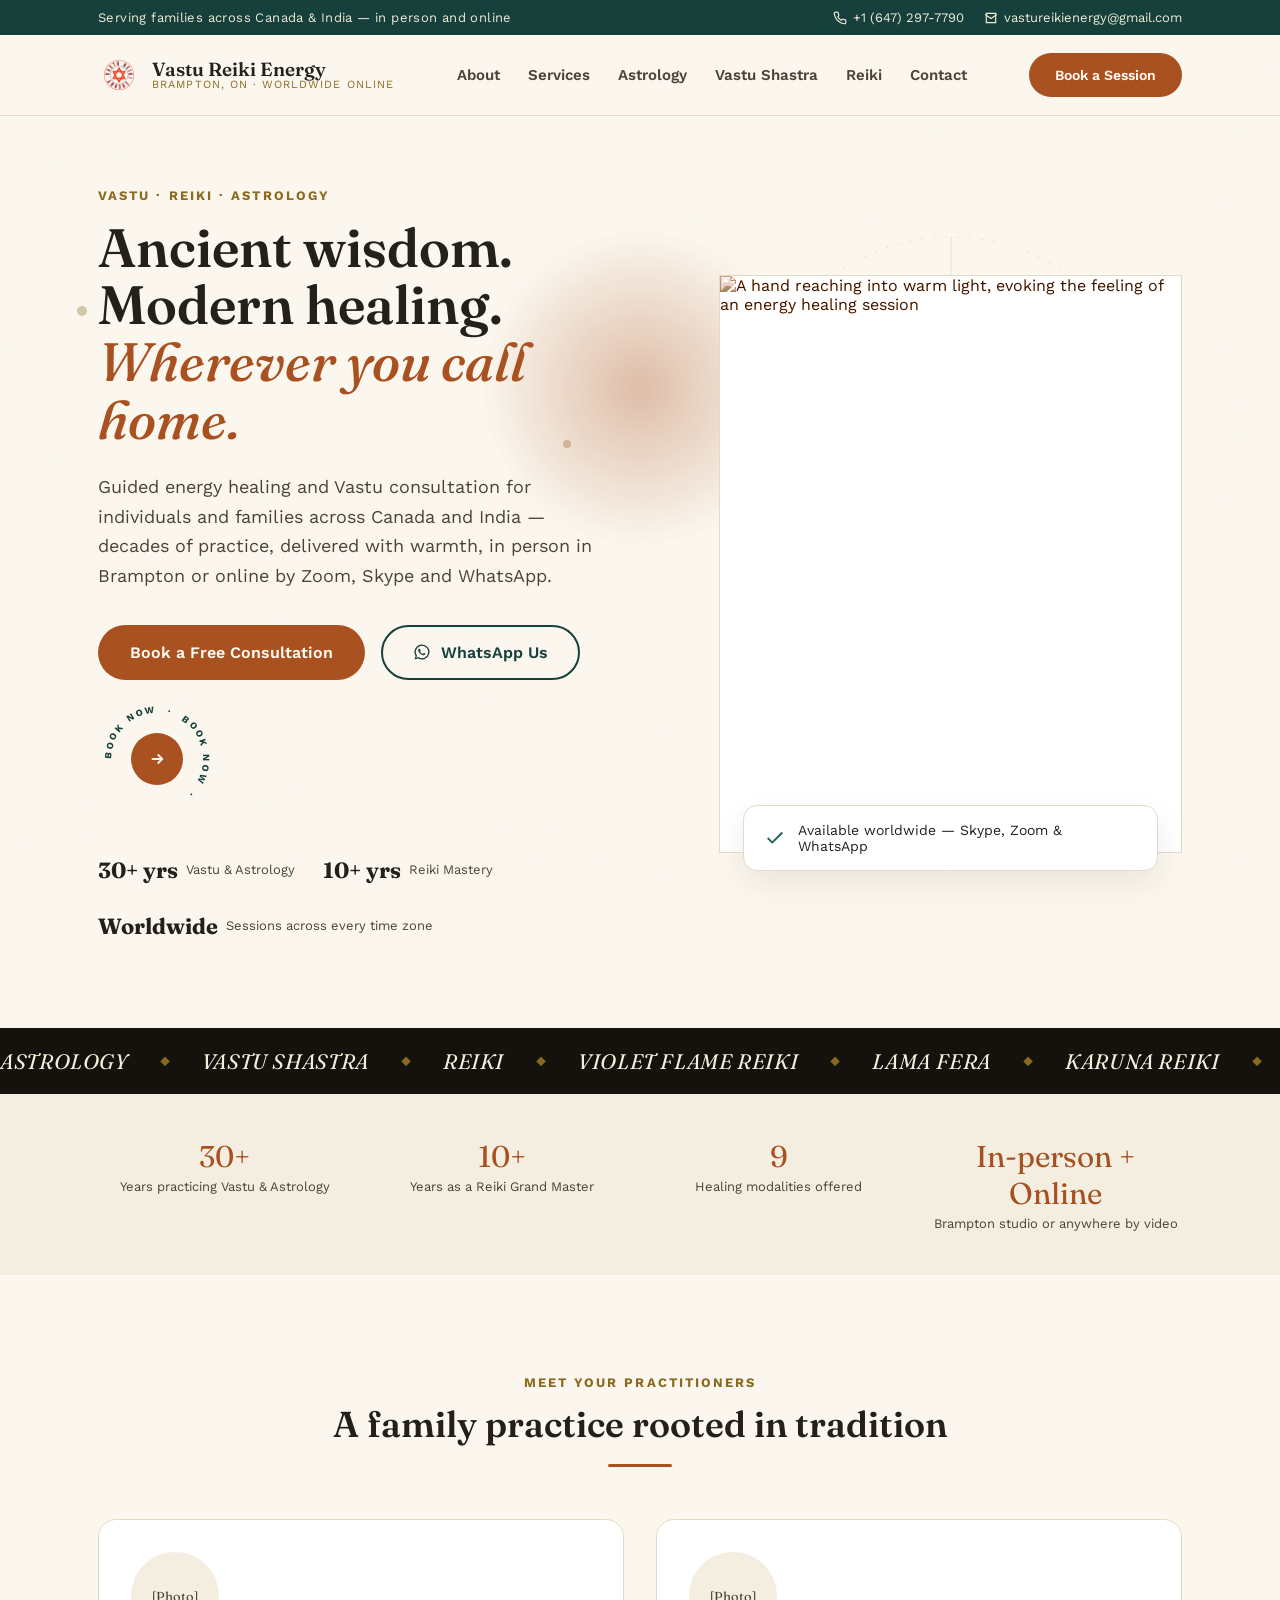
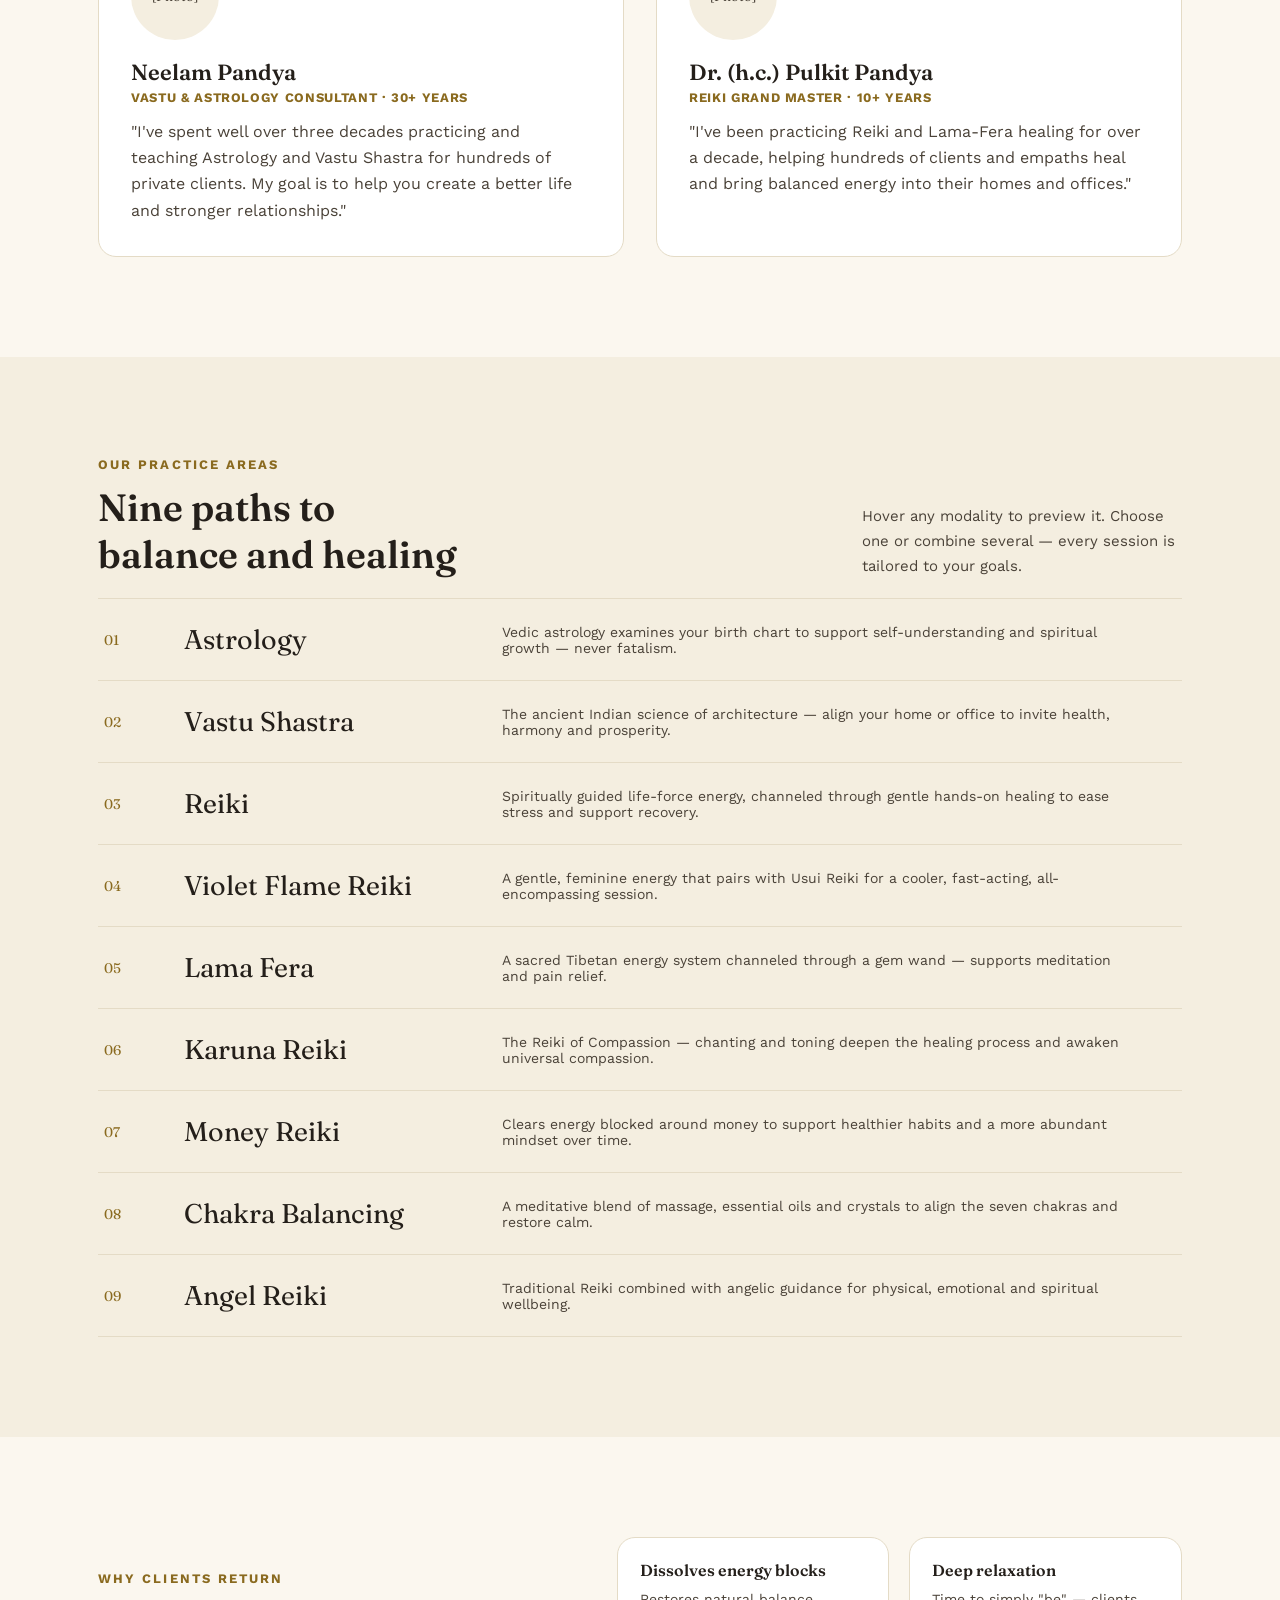
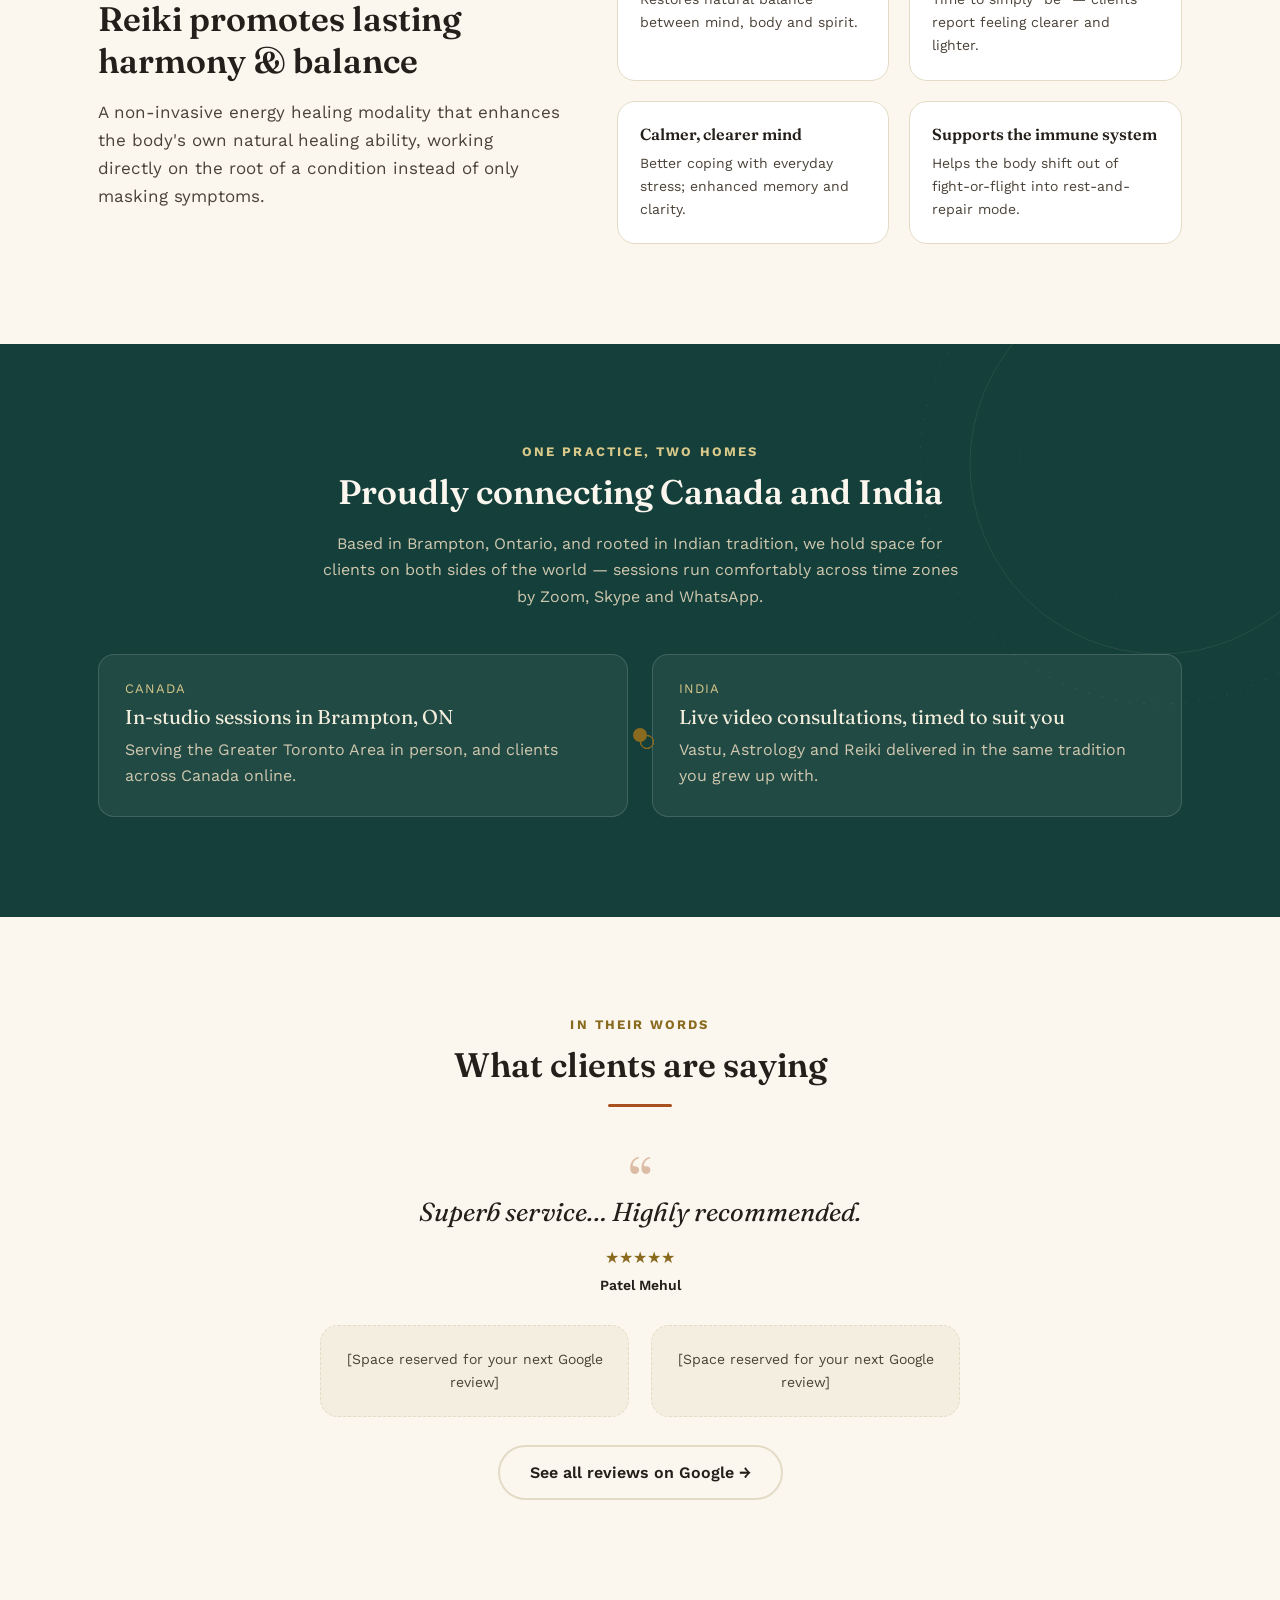
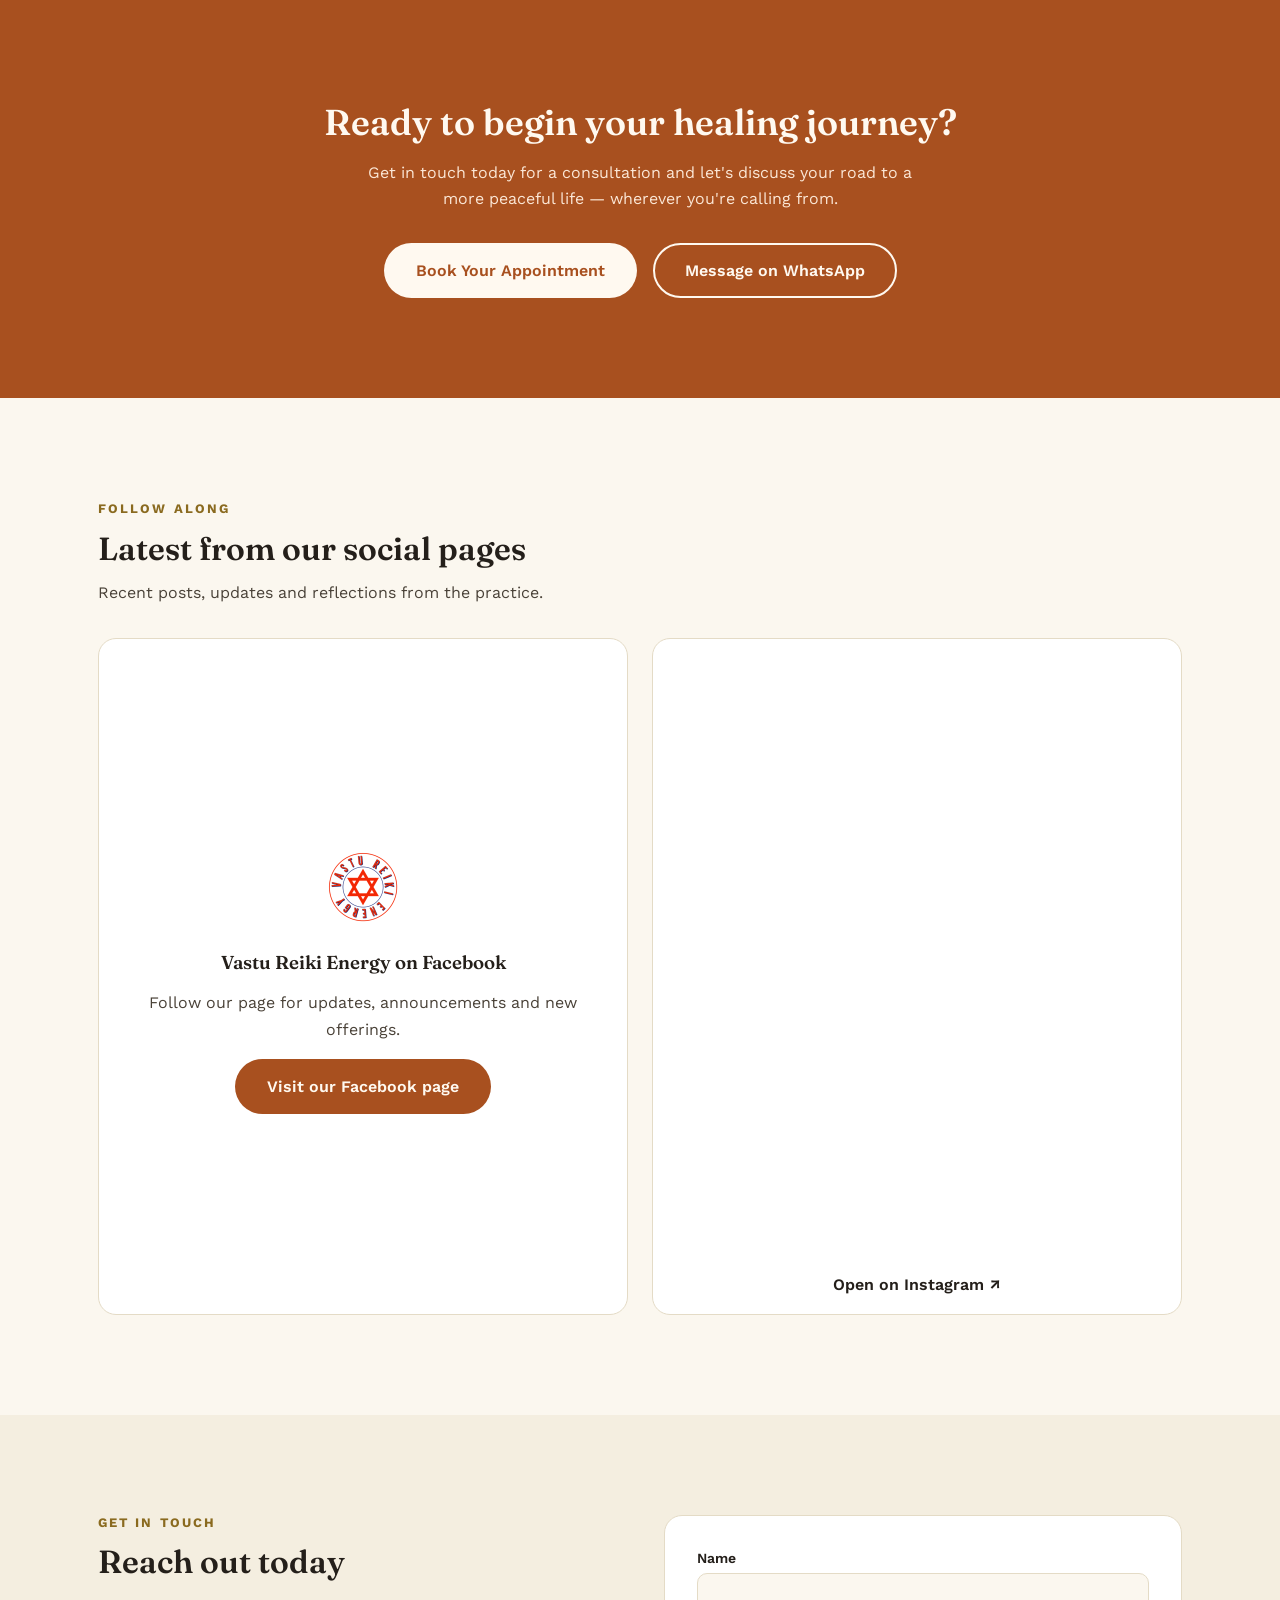
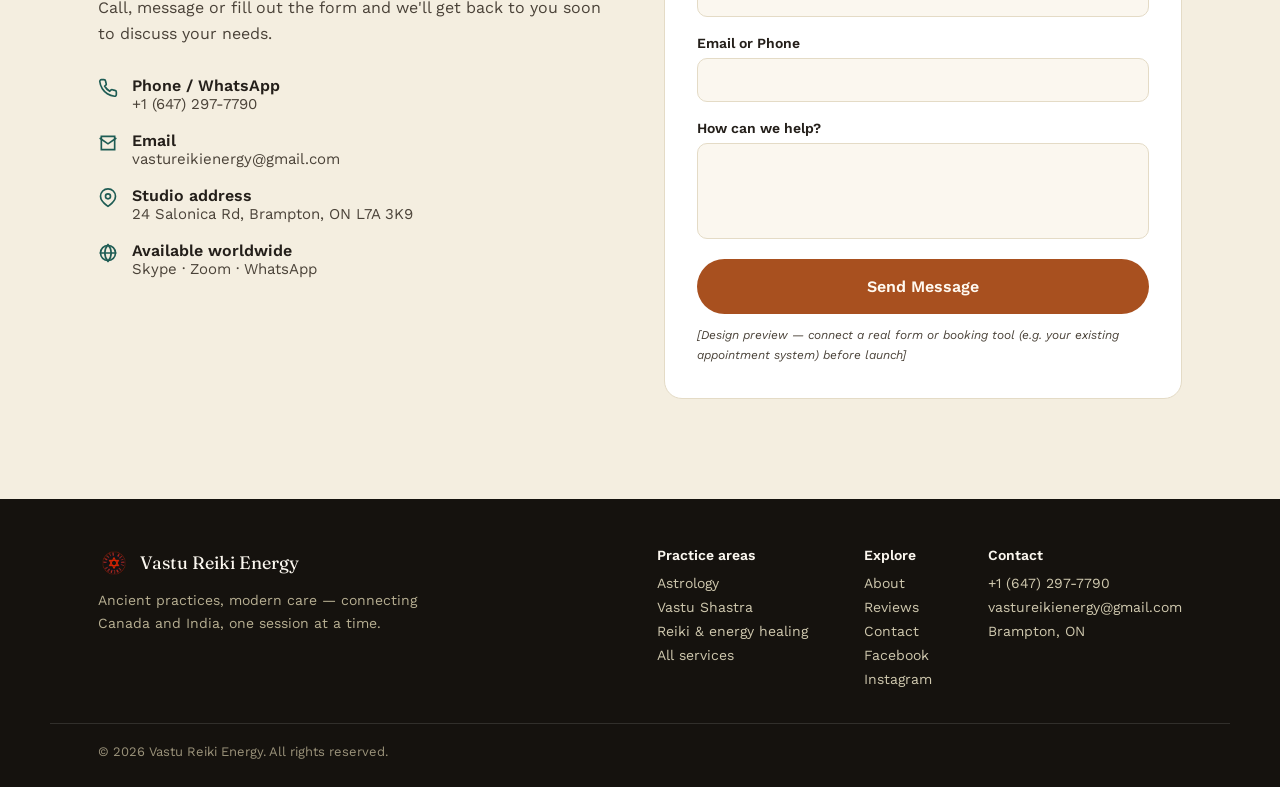
==== index.html @ f8b2bc41 "Keep buttons and header on brand colours across pages; unify main menu Page themes now change only b" ====
<!doctype html>
<html lang="en">
<head>
<meta charset="utf-8">
<meta name="viewport" content="width=device-width, initial-scale=1">
<title>Vastu Reiki Energy — Ancient Wisdom, Modern Healing</title>
<meta name="description" content="Vastu, Reiki and Astrology consultations in Brampton, Ontario and online worldwide — connecting families across Canada and India.">
<link rel="icon" type="image/png" sizes="32x32" href="images/favicon-32.png">
<link rel="apple-touch-icon" href="images/apple-touch-icon.png">
<link rel="preconnect" href="https://fonts.googleapis.com">
<link href="https://fonts.googleapis.com/css2?family=Fraunces:ital,opsz,wght@0,9..144,400;0,9..144,500;0,9..144,600;0,9..144,700;1,9..144,500&family=Work+Sans:wght@400;500;600;700&display=swap" rel="stylesheet">
<style>
  :root{
    --ivory:#FBF7EF;
    --paper:#F4EEE0;
    --ink:#241F1A;
    --ink-soft:#4A4238;
    --teal:#1E5C54;
    --teal-dark:#153F3A;
    --charcoal:#15120E;
    --terracotta:#A8501F;
    --gold:#8A6A1F;
    --line:#E4DBC6;
  }
  *{box-sizing:border-box;}
  html{scroll-behavior:smooth;}
  body{margin:0;font-family:'Work Sans',sans-serif;background:var(--ivory);color:var(--ink);}
  h1,h2,h3{font-family:'Fraunces',serif;font-weight:600;margin:0;color:var(--ink);}
  p{margin:0;line-height:1.65;color:var(--ink-soft);}
  a{color:inherit;text-decoration:none;}
  button{font-family:inherit;cursor:pointer;}
  img{max-width:100%;}
  .btn{position:relative;display:inline-flex;align-items:center;gap:10px;padding:16px 30px;border-radius:999px;font-size:16px;font-weight:600;border:2px solid transparent;transition:transform .2s ease,box-shadow .2s ease;}
  .btn:hover{box-shadow:0 10px 26px rgba(36,31,26,.18);}
  .btn:focus-visible{outline:3px solid var(--gold);outline-offset:2px;}
  .btn-primary{background:var(--terracotta);color:#FFF9F0;}
  .btn-outline{background:transparent;color:var(--teal-dark);border-color:var(--teal-dark);}
  .btn-ghost{background:var(--ivory);color:var(--ink);border-color:var(--line);}
  .magnetic{transition:transform .25s cubic-bezier(.2,.8,.2,1),box-shadow .2s ease;}
  .container{max-width:1180px;margin:0 auto;padding-left:48px;padding-right:48px;}
  .eyebrow{font-size:13px;letter-spacing:.16em;text-transform:uppercase;color:var(--gold);font-weight:700;}
  .card{background:#FFFFFF;border:1px solid var(--line);border-radius:18px;transition:transform .25s ease,box-shadow .25s ease;}
  .card:hover{transform:translateY(-5px);box-shadow:0 18px 36px rgba(36,31,26,.10);}
  section{padding:100px 0;}
  .divider{width:64px;height:3px;background:var(--terracotta);border-radius:2px;}
  nav a{font-size:15px;font-weight:600;color:var(--ink-soft);position:relative;}
  nav a::after{content:'';position:absolute;left:0;right:100%;bottom:-4px;height:2px;background:var(--terracotta);transition:right .25s ease;}
  nav a:hover{color:var(--terracotta);}
  nav a:hover::after{right:0;}
  .mobile-menu-btn{display:none;}
  .mobile-nav-panel{display:none;}
  .duo{position:relative;overflow:hidden;border-radius:inherit;}
  .duo img{display:block;width:100%;height:100%;object-fit:cover;filter:grayscale(55%) contrast(1.05);}
  .duo::after{content:'';position:absolute;inset:0;background:linear-gradient(150deg,var(--terracotta) 0%,var(--teal-dark) 100%);mix-blend-mode:color;opacity:.5;pointer-events:none;}

  .kin{display:block;opacity:0;transform:translateY(36px);animation:riseIn .9s cubic-bezier(.2,.8,.2,1) forwards;}
  .kin.d1{animation-delay:.05s;}
  .kin.d2{animation-delay:.22s;}
  .kin.d3{animation-delay:.39s;}
  .fade-in{opacity:0;animation:fadeIn .8s ease forwards;}
  .fade-in.d4{animation-delay:.6s;}
  .fade-in.d5{animation-delay:.75s;}
  @keyframes riseIn{to{opacity:1;transform:translateY(0);}}
  @keyframes fadeIn{to{opacity:1;}}

  .reveal{opacity:0;transform:translateY(22px);transition:opacity .7s cubic-bezier(.2,.7,.2,1),transform .7s cubic-bezier(.2,.7,.2,1);}
  .reveal.is-visible{opacity:1;transform:translateY(0);}
  .stagger > *{opacity:0;transform:translateY(18px);transition:opacity .6s ease,transform .6s ease;}
  .stagger.is-visible > *{opacity:1;transform:translateY(0);}
  .stagger.is-visible > *:nth-child(1){transition-delay:.02s;}
  .stagger.is-visible > *:nth-child(2){transition-delay:.08s;}
  .stagger.is-visible > *:nth-child(3){transition-delay:.14s;}
  .stagger.is-visible > *:nth-child(4){transition-delay:.20s;}
  .stagger.is-visible > *:nth-child(5){transition-delay:.26s;}
  .stagger.is-visible > *:nth-child(6){transition-delay:.32s;}
  .stagger.is-visible > *:nth-child(7){transition-delay:.38s;}
  .stagger.is-visible > *:nth-child(8){transition-delay:.44s;}
  .stagger.is-visible > *:nth-child(9){transition-delay:.50s;}

  @keyframes floatDot{0%,100%{transform:translateY(0);}50%{transform:translateY(-16px);}}
  @keyframes pulseRing{0%{transform:translate(-50%,-50%) scale(.55);opacity:.6;}100%{transform:translate(-50%,-50%) scale(1.9);opacity:0;}}
  @keyframes spinSlow{from{transform:rotate(0deg);}to{transform:rotate(360deg);}}
  @keyframes spinSlowReverse{from{transform:rotate(360deg);}to{transform:rotate(0deg);}}
  @keyframes breathe{0%,100%{opacity:.35;transform:scale(1);}50%{opacity:.6;transform:scale(1.06);}}
  @keyframes marqueeScroll{from{transform:translateX(0);}to{transform:translateX(-50%);}}
  .float-dot{position:absolute;border-radius:50%;background:var(--gold);opacity:.35;animation:floatDot 5s ease-in-out infinite;}
  .mandala{position:absolute;pointer-events:none;}
  .mandala.spin{animation:spinSlow 70s linear infinite;}
  .mandala.spin-rev{animation:spinSlowReverse 90s linear infinite;}
  .energy-glow{animation:breathe 4.5s ease-in-out infinite;}
  .connector-pulse span{position:absolute;top:50%;left:50%;width:14px;height:14px;border-radius:50%;background:var(--gold);transform:translate(-50%,-50%);}
  .connector-pulse i{position:absolute;top:50%;left:50%;width:14px;height:14px;border-radius:50%;border:1.5px solid var(--gold);animation:pulseRing 2.4s ease-out infinite;}
  .connector-pulse i:nth-child(2){animation-delay:.8s;}
  .connector-pulse i:nth-child(3){animation-delay:1.6s;}
  #cursor-glow{position:absolute;top:0;left:0;width:320px;height:320px;border-radius:50%;pointer-events:none;background:radial-gradient(circle,rgba(168,80,31,.35) 0%,rgba(168,80,31,0) 70%);filter:blur(6px);will-change:transform;}

  .badge-cta{position:relative;width:118px;height:118px;flex-shrink:0;}
  .badge-cta svg.ring{position:absolute;inset:0;animation:spinSlow 16s linear infinite;}
  .badge-cta .core{position:absolute;top:50%;left:50%;transform:translate(-50%,-50%);width:52px;height:52px;border-radius:50%;background:var(--terracotta);display:flex;align-items:center;justify-content:center;}

  .marquee-band{background:var(--charcoal);overflow:hidden;padding:20px 0;}
  .marquee-track{display:flex;gap:32px;white-space:nowrap;width:max-content;animation:marqueeScroll 32s linear infinite;}
  .marquee-track span.word{font-family:'Fraunces',serif;font-style:italic;font-size:21px;color:#F3EEDC;text-transform:uppercase;letter-spacing:.03em;}
  .marquee-track span.dot{color:var(--gold);font-size:14px;align-self:center;}

  #scroll-progress{position:fixed;top:0;left:0;height:3px;background:var(--terracotta);width:0%;z-index:100;transition:width .1s linear;}

  .service-index{border-top:1px solid var(--line);}
  .service-row{display:grid;grid-template-columns:56px 1fr 2.1fr 32px;align-items:center;gap:24px;padding:24px 6px;border-bottom:1px solid var(--line);cursor:pointer;transition:background .25s ease,padding-left .25s ease;}
  .service-row:hover{background:var(--paper);padding-left:16px;}
  .service-row .num{font-family:'Fraunces',serif;font-size:14px;color:var(--gold);}
  .service-row .name{font-family:'Fraunces',serif;font-size:27px;transition:color .2s ease;}
  .service-row:hover .name{color:var(--terracotta);}
  .service-row .desc{font-size:14px;color:var(--ink-soft);}
  .service-row .arrow{font-size:22px;color:var(--terracotta);opacity:0;transform:translateX(-8px);transition:all .25s ease;}
  .service-row:hover .arrow{opacity:1;transform:translateX(0);}
  .service-row .mobile-thumb{display:none;}
  .service-preview{position:fixed;top:0;left:0;width:220px;height:280px;border-radius:16px;overflow:hidden;pointer-events:none;opacity:0;transform:scale(.92);transition:opacity .22s ease,transform .22s ease;z-index:60;box-shadow:0 26px 50px rgba(20,17,14,.32);}
  .service-preview.is-active{opacity:1;transform:scale(1);}

  @media (prefers-reduced-motion: reduce){
    .reveal,.stagger > *{opacity:1 !important;transform:none !important;transition:none !important;}
    .kin,.fade-in{opacity:1 !important;transform:none !important;animation:none !important;}
    .float-dot,.mandala.spin,.mandala.spin-rev,.energy-glow,.connector-pulse i,.marquee-track,.badge-cta svg.ring{animation:none !important;}
    .card:hover{transform:none;}
    #cursor-glow{display:none;}
  }
  @media (max-width:900px){
    .container{padding-left:24px;padding-right:24px;}
    section{padding:64px 0;}
    .hide-mobile{display:none !important;}
    .grid-2{grid-template-columns:1fr !important;}
    .grid-3{grid-template-columns:1fr !important;}
    .grid-4{grid-template-columns:1fr 1fr !important;}
    h1{font-size:38px !important;}
    .mobile-menu-btn{display:inline-flex !important;align-items:center;justify-content:center;}
    .mobile-nav-panel.is-open{display:flex;}
    .connector-pulse,.mandala,#cursor-glow{display:none !important;}
    .service-row{grid-template-columns:36px 48px 1fr 24px;}
    .service-row .desc{display:none;}
    .service-row .mobile-thumb{display:block;width:48px;height:48px;border-radius:10px;object-fit:cover;}
    .service-preview{display:none !important;}
    .badge-cta{display:none;}
  }
</style>

  <link rel="canonical" href="https://www.vastureikienergy.com/">
  <meta property="og:type" content="website">
  <meta property="og:site_name" content="Vastu Reiki Energy">
  <meta property="og:title" content="Vastu Reiki Energy — Ancient Wisdom, Modern Healing">
  <meta property="og:description" content="Vastu, Reiki and Astrology consultations in Brampton, Ontario and online worldwide — connecting families across Canada and India.">
  <meta property="og:url" content="https://www.vastureikienergy.com/">
  <meta property="og:image" content="https://www.vastureikienergy.com/images/hero.jpg">
  <meta property="og:locale" content="en_CA">
  <meta name="twitter:card" content="summary_large_image">
  <meta name="twitter:title" content="Vastu Reiki Energy — Ancient Wisdom, Modern Healing">
  <meta name="twitter:description" content="Vastu, Reiki and Astrology consultations in Brampton, Ontario and online worldwide — connecting families across Canada and India.">
  <meta name="twitter:image" content="https://www.vastureikienergy.com/images/hero.jpg">

  <script type="application/ld+json">{
  "@context": "https://schema.org",
  "@type": "ProfessionalService",
  "name": "Vastu Reiki Energy",
  "description": "Vastu Shastra, Reiki energy healing and Vedic Astrology consultations, serving clients across Canada and India in person and online.",
  "url": "https://www.vastureikienergy.com/",
  "image": "https://www.vastureikienergy.com/images/hero.jpg",
  "logo": "https://www.vastureikienergy.com/images/logo.png",
  "telephone": "+1-647-297-7790",
  "email": "vastureikienergy@gmail.com",
  "address": {
    "@type": "PostalAddress",
    "addressLocality": "Brampton",
    "addressRegion": "ON",
    "addressCountry": "CA"
  },
  "areaServed": [
    {
      "@type": "Country",
      "name": "Canada"
    },
    {
      "@type": "Country",
      "name": "India"
    }
  ],
  "priceRange": "$$",
  "sameAs": [
    "https://www.facebook.com/vastureikienergy",
    "https://www.instagram.com/vastureikienergy"
  ],
  "employee": [
    {
      "@type": "Person",
      "name": "Pulkit Pandya",
      "jobTitle": "Vastu & Reiki Grand Master"
    },
    {
      "@type": "Person",
      "name": "Neelam Pandya",
      "jobTitle": "Vedic astrologer and Vastu consultant"
    }
  ]
}</script>
  </head>
<body>

<svg aria-hidden="true" style="position:fixed;inset:0;width:100%;height:100%;pointer-events:none;z-index:40;opacity:.045;mix-blend-mode:overlay;">
  <filter id="grainFilter"><feTurbulence type="fractalNoise" baseFrequency="0.85" numOctaves="2" stitchTiles="stitch"/></filter>
  <rect width="100%" height="100%" filter="url(#grainFilter)"/>
</svg>
<div id="scroll-progress"></div>

<div style="width:100%;min-height:100vh;background:var(--ivory);">

  <div style="background:var(--teal-dark);color:#EFE9D8;">
    <div class="container" style="display:flex;justify-content:space-between;align-items:center;padding-top:10px;padding-bottom:10px;flex-wrap:wrap;gap:8px;">
      <div style="font-size:13px;letter-spacing:.03em;">Serving families across Canada &amp; India — in person and online</div>
      <div style="display:flex;gap:20px;font-size:13px;" class="hide-mobile">
        <a href="tel:+16472977790" style="display:flex;align-items:center;gap:6px;">
          <svg width="14" height="14" viewBox="0 0 24 24" fill="none" stroke="currentColor" stroke-width="2"><path d="M22 16.92v3a2 2 0 0 1-2.18 2 19.79 19.79 0 0 1-8.63-3.07 19.5 19.5 0 0 1-6-6 19.79 19.79 0 0 1-3.07-8.67A2 2 0 0 1 4.11 2h3a2 2 0 0 1 2 1.72c.127.96.361 1.903.7 2.81a2 2 0 0 1-.45 2.11L8.09 9.91a16 16 0 0 0 6 6l1.27-1.27a2 2 0 0 1 2.11-.45c.907.339 1.85.573 2.81.7A2 2 0 0 1 22 16.92z"/></svg>
          +1 (647) 297-7790
        </a>
        <a href="mailto:vastureikienergy@gmail.com" style="display:flex;align-items:center;gap:6px;">
          <svg width="14" height="14" viewBox="0 0 24 24" fill="none" stroke="currentColor" stroke-width="2"><path d="M4 4h16v16H4z"/><path d="m22 6-10 7L2 6"/></svg>
          vastureikienergy@gmail.com
        </a>
      </div>
    </div>
  </div>

  <header style="border-bottom:1px solid var(--line);background:var(--ivory);position:sticky;top:0;z-index:20;">
    <div class="container" style="display:flex;align-items:center;justify-content:space-between;padding-top:18px;padding-bottom:18px;">
      <a href="#top" style="display:flex;align-items:center;gap:12px;">
        <img src="images/logo.png" alt="Vastu Reiki Energy logo" width="42" height="42" style="display:block;">
        <div style="line-height:1.1;">
          <div style="font-family:'Fraunces',serif;font-size:19px;font-weight:600;">Vastu Reiki Energy</div>
          <div style="font-size:11px;letter-spacing:.1em;text-transform:uppercase;color:var(--gold);">Brampton, ON &middot; Worldwide Online</div>
        </div>
      </a>
      <nav class="hide-mobile" style="display:flex;gap:28px;align-items:center;">
        <a href="#about">About</a>
        <a href="#services">Services</a>
        <a href="astrology.html">Astrology</a>
        <a href="vastu.html">Vastu Shastra</a>
        <a href="reiki.html">Reiki</a>
        <a href="#contact">Contact</a>
      </nav>
      <a href="#book" class="btn btn-primary magnetic hide-mobile" style="padding:12px 24px;font-size:14px;">Book a Session</a>
      <button aria-label="Toggle navigation menu" aria-expanded="false" id="menuToggle" class="mobile-menu-btn" style="background:none;border:1px solid var(--line);border-radius:10px;width:44px;height:44px;">
        <svg width="24" height="24" viewBox="0 0 24 24" fill="none" stroke="var(--ink)" stroke-width="2"><path d="M3 6h18M3 12h18M3 18h18"/></svg>
      </button>
    </div>
    <div class="mobile-nav-panel" id="mobileNavPanel" style="flex-direction:column;padding:8px 24px 24px;gap:4px;border-top:1px solid var(--line);">
      <a href="#about" style="padding:12px 0;font-size:16px;">About</a>
      <a href="#services" style="padding:12px 0;font-size:16px;">Services</a>
      <a href="astrology.html" style="padding:12px 0;font-size:16px;">Astrology</a>
      <a href="vastu.html" style="padding:12px 0;font-size:16px;">Vastu Shastra</a>
      <a href="reiki.html" style="padding:12px 0;font-size:16px;">Reiki</a>
      <a href="#contact" style="padding:12px 0;font-size:16px;">Contact</a>
      <a href="#book" class="btn btn-primary" style="margin-top:10px;justify-content:center;">Book a Session</a>
    </div>
  </header>

  <section id="top" style="padding-top:72px;padding-bottom:0;position:relative;overflow:hidden;">
    <div id="hero-glow-zone" style="position:relative;">
      <div id="cursor-glow" aria-hidden="true"></div>
      <div class="float-dot" style="width:10px;height:10px;top:14%;left:6%;animation-delay:0s;" aria-hidden="true"></div>
      <div class="float-dot" style="width:6px;height:6px;top:70%;left:12%;animation-delay:1.2s;" aria-hidden="true"></div>
      <div class="float-dot" style="width:8px;height:8px;top:30%;left:44%;animation-delay:2.1s;" aria-hidden="true"></div>
      <div class="container grid-2" style="display:grid;grid-template-columns:1.1fr .9fr;gap:56px;align-items:center;position:relative;padding-bottom:88px;">
        <div>
          <div class="eyebrow fade-in" style="opacity:0;animation-delay:0s;">Vastu &middot; Reiki &middot; Astrology</div>
          <h1 style="font-size:54px;line-height:1.06;margin-top:16px;overflow:hidden;">
            <span class="kin d1">Ancient wisdom.</span>
            <span class="kin d2">Modern healing.</span>
            <span class="kin d3" style="color:var(--terracotta);font-style:italic;font-weight:500;">Wherever you call home.</span>
          </h1>
          <p class="fade-in d4" style="font-size:18px;margin-top:24px;max-width:520px;">Guided energy healing and Vastu consultation for individuals and families across Canada and India — decades of practice, delivered with warmth, in person in Brampton or online by Zoom, Skype and WhatsApp.</p>
          <div class="fade-in d5" style="display:flex;gap:20px;margin-top:34px;flex-wrap:wrap;align-items:center;">
            <div style="display:flex;gap:16px;flex-wrap:wrap;">
              <a href="#book" class="btn btn-primary magnetic">Book a Free Consultation</a>
              <a href="https://wa.me/16472977790" class="btn btn-outline magnetic">
                <svg width="18" height="18" viewBox="0 0 24 24" fill="currentColor"><path d="M12 2a10 10 0 0 0-8.5 15.2L2 22l4.9-1.4A10 10 0 1 0 12 2zm0 18.2a8.2 8.2 0 0 1-4.2-1.2l-.3-.2-3 .8.8-2.9-.2-.3A8.2 8.2 0 1 1 12 20.2zm4.5-6.1c-.2-.1-1.5-.7-1.7-.8-.2-.1-.4-.1-.6.1-.2.2-.7.8-.8 1-.2.2-.3.2-.5.1-.2-.1-1-.4-2-1.2-.7-.6-1.2-1.4-1.4-1.6-.1-.2 0-.4.1-.5.1-.1.2-.3.4-.4.1-.1.2-.2.2-.4.1-.1 0-.3 0-.4 0-.1-.6-1.5-.8-2-.2-.5-.4-.4-.6-.4h-.5c-.2 0-.4.1-.6.3-.2.2-.8.8-.8 1.9s.8 2.2.9 2.4c.1.2 1.6 2.5 4 3.5.6.2 1 .4 1.3.5.6.2 1.1.2 1.5.1.5-.1 1.5-.6 1.7-1.2.2-.6.2-1.1.1-1.2-.1-.1-.2-.2-.4-.3z"/></svg>
                WhatsApp Us
              </a>
            </div>
            <div class="badge-cta" aria-hidden="true">
              <svg class="ring" viewBox="0 0 118 118">
                <defs><path id="circlePath" d="M59,59 m-46,0 a46,46 0 1,1 92,0 a46,46 0 1,1 -92,0"/></defs>
                <text font-size="9.5" fill="var(--teal-dark)" letter-spacing="2.2" font-family="Work Sans, sans-serif" font-weight="700">
                  <textPath href="#circlePath">BOOK NOW &nbsp;&middot;&nbsp; BOOK NOW &nbsp;&middot;&nbsp; </textPath>
                </text>
              </svg>
              <div class="core">
                <svg width="18" height="18" viewBox="0 0 24 24" fill="none" stroke="#FFF9F0" stroke-width="2.4"><path d="M5 12h14M13 6l6 6-6 6"/></svg>
              </div>
            </div>
          </div>
          <div class="fade-in d5" style="display:flex;gap:28px;margin-top:38px;flex-wrap:wrap;">
            <div style="display:flex;align-items:center;gap:8px;"><strong style="font-family:'Fraunces',serif;font-size:22px;">30+ yrs</strong><span style="font-size:13px;color:var(--ink-soft);">Vastu &amp; Astrology</span></div>
            <div style="display:flex;align-items:center;gap:8px;"><strong style="font-family:'Fraunces',serif;font-size:22px;">10+ yrs</strong><span style="font-size:13px;color:var(--ink-soft);">Reiki Mastery</span></div>
            <div style="display:flex;align-items:center;gap:8px;"><strong style="font-family:'Fraunces',serif;font-size:22px;">Worldwide</strong><span style="font-size:13px;color:var(--ink-soft);">Sessions across every time zone</span></div>
          </div>
        </div>
        <div class="fade-in d4" style="position:relative;">
          <svg class="mandala spin" width="440" height="440" viewBox="0 0 440 440" style="top:-58px;left:50%;transform:translateX(-50%);opacity:.16;" aria-hidden="true">
            <circle cx="220" cy="220" r="200" fill="none" stroke="#A8501F" stroke-width="1" stroke-dasharray="2 10"/>
            <circle cx="220" cy="220" r="160" fill="none" stroke="#A8501F" stroke-width="1"/>
            <circle cx="220" cy="220" r="120" fill="none" stroke="#8A6A1F" stroke-width="1" stroke-dasharray="1 8"/>
            <g stroke="#8A6A1F" stroke-width="1">
              <path d="M220 20v40M220 380v40M20 220h40M380 220h40M75 75l28 28M337 337l28 28M75 365l28-28M337 103l28-28" />
            </g>
          </svg>
          <div class="card energy-glow duo" style="padding:0;position:relative;z-index:1;aspect-ratio:4/5;">
            <img src="images/hero.jpg" alt="A hand reaching into warm light, evoking the feeling of an energy healing session">
          </div>
          <div style="position:absolute;bottom:-18px;left:24px;right:24px;background:#FFFFFF;border:1px solid var(--line);border-radius:14px;padding:16px 20px;display:flex;align-items:center;gap:12px;box-shadow:0 12px 30px rgba(36,31,26,.08);z-index:2;">
            <svg width="22" height="22" viewBox="0 0 24 24" fill="none" stroke="var(--teal)" stroke-width="2"><path d="M20 6 9 17l-5-5"/></svg>
            <span style="font-size:14px;">Available worldwide &mdash; Skype, Zoom &amp; WhatsApp</span>
          </div>
        </div>
      </div>
    </div>
    <div class="marquee-band">
      <div class="marquee-track">
        <span class="word">Astrology</span><span class="dot">&#9670;</span>
        <span class="word">Vastu Shastra</span><span class="dot">&#9670;</span>
        <span class="word">Reiki</span><span class="dot">&#9670;</span>
        <span class="word">Violet Flame Reiki</span><span class="dot">&#9670;</span>
        <span class="word">Lama Fera</span><span class="dot">&#9670;</span>
        <span class="word">Karuna Reiki</span><span class="dot">&#9670;</span>
        <span class="word">Money Reiki</span><span class="dot">&#9670;</span>
        <span class="word">Chakra Balancing</span><span class="dot">&#9670;</span>
        <span class="word">Angel Reiki</span><span class="dot">&#9670;</span>
        <span class="word">Astrology</span><span class="dot">&#9670;</span>
        <span class="word">Vastu Shastra</span><span class="dot">&#9670;</span>
        <span class="word">Reiki</span><span class="dot">&#9670;</span>
        <span class="word">Violet Flame Reiki</span><span class="dot">&#9670;</span>
        <span class="word">Lama Fera</span><span class="dot">&#9670;</span>
        <span class="word">Karuna Reiki</span><span class="dot">&#9670;</span>
        <span class="word">Money Reiki</span><span class="dot">&#9670;</span>
        <span class="word">Chakra Balancing</span><span class="dot">&#9670;</span>
        <span class="word">Angel Reiki</span><span class="dot">&#9670;</span>
      </div>
    </div>
  </section>

  <section style="background:var(--paper);padding:44px 0;">
    <div class="container grid-4 stagger" style="display:grid;grid-template-columns:repeat(4,1fr);gap:24px;text-align:center;">
      <div>
        <div style="font-family:'Fraunces',serif;font-size:30px;color:var(--terracotta);" data-count-target="30" data-count-suffix="+">0+</div>
        <div style="font-size:13px;color:var(--ink-soft);margin-top:4px;">Years practicing Vastu &amp; Astrology</div>
      </div>
      <div>
        <div style="font-family:'Fraunces',serif;font-size:30px;color:var(--terracotta);" data-count-target="10" data-count-suffix="+">0+</div>
        <div style="font-size:13px;color:var(--ink-soft);margin-top:4px;">Years as a Reiki Grand Master</div>
      </div>
      <div>
        <div style="font-family:'Fraunces',serif;font-size:30px;color:var(--terracotta);" data-count-target="9" data-count-suffix="">0</div>
        <div style="font-size:13px;color:var(--ink-soft);margin-top:4px;">Healing modalities offered</div>
      </div>
      <div>
        <div style="font-family:'Fraunces',serif;font-size:30px;color:var(--terracotta);">In-person + Online</div>
        <div style="font-size:13px;color:var(--ink-soft);margin-top:4px;">Brampton studio or anywhere by video</div>
      </div>
    </div>
  </section>

  <section id="about">
    <div class="container">
      <div class="reveal" style="text-align:center;max-width:680px;margin:0 auto 52px;">
        <div class="eyebrow">Meet your practitioners</div>
        <h2 style="font-size:36px;margin-top:12px;">A family practice rooted in tradition</h2>
        <div class="divider" style="margin:18px auto 0;"></div>
      </div>
      <div class="grid-2 stagger" style="display:grid;grid-template-columns:1fr 1fr;gap:32px;">
        <div class="card" style="padding:32px;">
          <div style="width:88px;height:88px;border-radius:50%;background:var(--paper);display:flex;align-items:center;justify-content:center;font-family:'Fraunces',serif;font-size:13px;color:var(--ink-soft);text-align:center;">[Photo]</div>
          <h3 style="font-size:22px;margin-top:18px;">Neelam Pandya</h3>
          <div style="color:var(--gold);font-size:13px;font-weight:700;letter-spacing:.05em;text-transform:uppercase;margin-top:4px;">Vastu &amp; Astrology Consultant &middot; 30+ Years</div>
          <p style="margin-top:14px;">"I've spent well over three decades practicing and teaching Astrology and Vastu Shastra for hundreds of private clients. My goal is to help you create a better life and stronger relationships."</p>
        </div>
        <div class="card" style="padding:32px;">
          <div style="width:88px;height:88px;border-radius:50%;background:var(--paper);display:flex;align-items:center;justify-content:center;font-family:'Fraunces',serif;font-size:13px;color:var(--ink-soft);text-align:center;">[Photo]</div>
          <h3 style="font-size:22px;margin-top:18px;">Dr. (h.c.) Pulkit Pandya</h3>
          <div style="color:var(--gold);font-size:13px;font-weight:700;letter-spacing:.05em;text-transform:uppercase;margin-top:4px;">Reiki Grand Master &middot; 10+ Years</div>
          <p style="margin-top:14px;">"I've been practicing Reiki and Lama-Fera healing for over a decade, helping hundreds of clients and empaths heal and bring balanced energy into their homes and offices."</p>
        </div>
      </div>
    </div>
  </section>

  <section id="services" style="background:var(--paper);">
    <div class="container">
      <div class="reveal" style="display:flex;justify-content:space-between;align-items:flex-end;gap:24px;flex-wrap:wrap;margin-bottom:20px;">
        <div>
          <div class="eyebrow">Our practice areas</div>
          <h2 style="font-size:38px;margin-top:12px;">Nine paths to<br>balance and healing</h2>
        </div>
        <p style="max-width:320px;font-size:15px;" class="hide-mobile">Hover any modality to preview it. Choose one or combine several — every session is tailored to your goals.</p>
      </div>
      <div class="service-index reveal">
        <a class="service-row" href="astrology.html" data-img="images/astrology.jpg">
          <div class="num">01</div>
          <img class="mobile-thumb" src="images/astrology.jpg" alt="">
          <div class="name">Astrology</div>
          <div class="desc">Vedic astrology examines your birth chart to support self-understanding and spiritual growth — never fatalism.</div>
          <div class="arrow">&rarr;</div>
        </a>
        <a class="service-row" href="vastu.html" data-img="images/vastu.jpg">
          <div class="num">02</div>
          <img class="mobile-thumb" src="images/vastu.jpg" alt="">
          <div class="name">Vastu Shastra</div>
          <div class="desc">The ancient Indian science of architecture — align your home or office to invite health, harmony and prosperity.</div>
          <div class="arrow">&rarr;</div>
        </a>
        <a class="service-row" href="reiki.html#usui" data-img="images/reiki.jpg">
          <div class="num">03</div>
          <img class="mobile-thumb" src="images/reiki.jpg" alt="">
          <div class="name">Reiki</div>
          <div class="desc">Spiritually guided life-force energy, channeled through gentle hands-on healing to ease stress and support recovery.</div>
          <div class="arrow">&rarr;</div>
        </a>
        <a class="service-row" href="reiki.html#violet-flame" data-img="images/violet-flame.jpg">
          <div class="num">04</div>
          <img class="mobile-thumb" src="images/violet-flame.jpg" alt="">
          <div class="name">Violet Flame Reiki</div>
          <div class="desc">A gentle, feminine energy that pairs with Usui Reiki for a cooler, fast-acting, all-encompassing session.</div>
          <div class="arrow">&rarr;</div>
        </a>
        <a class="service-row" href="reiki.html#lama-fera" data-img="images/lama-fera.jpg">
          <div class="num">05</div>
          <img class="mobile-thumb" src="images/lama-fera.jpg" alt="">
          <div class="name">Lama Fera</div>
          <div class="desc">A sacred Tibetan energy system channeled through a gem wand — supports meditation and pain relief.</div>
          <div class="arrow">&rarr;</div>
        </a>
        <a class="service-row" href="reiki.html#karuna" data-img="images/karuna.jpg">
          <div class="num">06</div>
          <img class="mobile-thumb" src="images/karuna.jpg" alt="">
          <div class="name">Karuna Reiki</div>
          <div class="desc">The Reiki of Compassion — chanting and toning deepen the healing process and awaken universal compassion.</div>
          <div class="arrow">&rarr;</div>
        </a>
        <a class="service-row" href="reiki.html#money-reiki" data-img="images/money-reiki.jpg">
          <div class="num">07</div>
          <img class="mobile-thumb" src="images/money-reiki.jpg" alt="">
          <div class="name">Money Reiki</div>
          <div class="desc">Clears energy blocked around money to support healthier habits and a more abundant mindset over time.</div>
          <div class="arrow">&rarr;</div>
        </a>
        <a class="service-row" href="reiki.html#chakra-balancing" data-img="images/chakras.jpg">
          <div class="num">08</div>
          <img class="mobile-thumb" src="images/chakras.jpg" alt="">
          <div class="name">Chakra Balancing</div>
          <div class="desc">A meditative blend of massage, essential oils and crystals to align the seven chakras and restore calm.</div>
          <div class="arrow">&rarr;</div>
        </a>
        <a class="service-row" href="reiki.html#angel-reiki" data-img="images/angel-reiki.jpg">
          <div class="num">09</div>
          <img class="mobile-thumb" src="images/angel-reiki.jpg" alt="">
          <div class="name">Angel Reiki</div>
          <div class="desc">Traditional Reiki combined with angelic guidance for physical, emotional and spiritual wellbeing.</div>
          <div class="arrow">&rarr;</div>
        </a>
        <div class="service-preview duo" id="service-preview" aria-hidden="true">
          <img id="service-preview-img" src="images/astrology.jpg" alt="">
        </div>
      </div>
    </div>
  </section>

  <section>
    <div class="container grid-2" style="display:grid;grid-template-columns:.9fr 1.1fr;gap:56px;align-items:center;">
      <div class="reveal">
        <div class="eyebrow">Why clients return</div>
        <h2 style="font-size:34px;margin-top:12px;">Reiki promotes lasting harmony &amp; balance</h2>
        <p style="margin-top:16px;font-size:17px;">A non-invasive energy healing modality that enhances the body's own natural healing ability, working directly on the root of a condition instead of only masking symptoms.</p>
      </div>
      <div class="grid-2 stagger" style="display:grid;grid-template-columns:1fr 1fr;gap:20px;">
        <div class="card" style="padding:22px;">
          <h3 style="font-size:16px;">Dissolves energy blocks</h3>
          <p style="margin-top:8px;font-size:14px;">Restores natural balance between mind, body and spirit.</p>
        </div>
        <div class="card" style="padding:22px;">
          <h3 style="font-size:16px;">Deep relaxation</h3>
          <p style="margin-top:8px;font-size:14px;">Time to simply "be" — clients report feeling clearer and lighter.</p>
        </div>
        <div class="card" style="padding:22px;">
          <h3 style="font-size:16px;">Calmer, clearer mind</h3>
          <p style="margin-top:8px;font-size:14px;">Better coping with everyday stress; enhanced memory and clarity.</p>
        </div>
        <div class="card" style="padding:22px;">
          <h3 style="font-size:16px;">Supports the immune system</h3>
          <p style="margin-top:8px;font-size:14px;">Helps the body shift out of fight-or-flight into rest-and-repair mode.</p>
        </div>
      </div>
    </div>
  </section>

  <section style="background:var(--teal-dark);color:#F3EEDC;position:relative;overflow:hidden;">
    <svg class="mandala spin-rev" width="520" height="520" viewBox="0 0 520 520" style="top:-140px;right:-140px;opacity:.08;" aria-hidden="true">
      <circle cx="260" cy="260" r="240" fill="none" stroke="#F3EEDC" stroke-width="1" stroke-dasharray="2 12"/>
      <circle cx="260" cy="260" r="190" fill="none" stroke="#F3EEDC" stroke-width="1"/>
      <circle cx="260" cy="260" r="140" fill="none" stroke="#F3EEDC" stroke-width="1" stroke-dasharray="1 10"/>
    </svg>
    <div class="container reveal" style="text-align:center;position:relative;">
      <div class="eyebrow" style="color:#D9C98A;">One practice, two homes</div>
      <h2 style="font-size:34px;margin-top:12px;color:#FBF7EF;">Proudly connecting Canada and India</h2>
      <p style="margin:18px auto 0;max-width:640px;color:#CFC8AE;">Based in Brampton, Ontario, and rooted in Indian tradition, we hold space for clients on both sides of the world — sessions run comfortably across time zones by Zoom, Skype and WhatsApp.</p>
      <div style="position:relative;display:grid;grid-template-columns:1fr 1fr;gap:24px;margin-top:44px;text-align:left;">
        <div class="connector-pulse" style="position:absolute;top:50%;left:50%;width:0;height:0;z-index:2;" aria-hidden="true">
          <i></i><i></i><i></i><span></span>
        </div>
        <div style="background:rgba(255,255,255,.06);border:1px solid rgba(255,255,255,.14);border-radius:16px;padding:26px;">
          <div style="font-size:13px;letter-spacing:.08em;text-transform:uppercase;color:#D9C98A;">Canada</div>
          <div style="font-family:'Fraunces',serif;font-size:20px;margin-top:8px;">In-studio sessions in Brampton, ON</div>
          <p style="margin-top:8px;color:#CFC8AE;">Serving the Greater Toronto Area in person, and clients across Canada online.</p>
        </div>
        <div style="background:rgba(255,255,255,.06);border:1px solid rgba(255,255,255,.14);border-radius:16px;padding:26px;">
          <div style="font-size:13px;letter-spacing:.08em;text-transform:uppercase;color:#D9C98A;">India</div>
          <div style="font-family:'Fraunces',serif;font-size:20px;margin-top:8px;">Live video consultations, timed to suit you</div>
          <p style="margin-top:8px;color:#CFC8AE;">Vastu, Astrology and Reiki delivered in the same tradition you grew up with.</p>
        </div>
      </div>
    </div>
  </section>

  <section id="reviews">
    <div class="container">
      <div class="reveal" style="text-align:center;max-width:680px;margin:0 auto 44px;">
        <div class="eyebrow">In their words</div>
        <h2 style="font-size:34px;margin-top:12px;">What clients are saying</h2>
        <div class="divider" style="margin:18px auto 0;"></div>
      </div>
      <div class="reveal" style="max-width:760px;margin:0 auto 32px;text-align:center;">
        <div style="font-family:'Fraunces',serif;font-size:64px;line-height:1;color:var(--terracotta);opacity:.35;">&ldquo;</div>
        <p style="font-family:'Fraunces',serif;font-style:italic;font-size:26px;color:var(--ink);margin-top:-24px;">Superb service&hellip; Highly recommended.</p>
        <div style="display:flex;gap:4px;justify-content:center;color:var(--gold);margin-top:14px;">★★★★★</div>
        <div style="margin-top:10px;font-weight:600;font-size:14px;">Patel Mehul</div>
      </div>
      <div class="grid-2 stagger" style="display:grid;grid-template-columns:1fr 1fr;gap:22px;max-width:640px;margin:0 auto;">
        <div class="card" style="padding:22px;display:flex;align-items:center;justify-content:center;text-align:center;background:var(--paper);border-style:dashed;">
          <p style="font-size:14px;color:var(--ink-soft);">[Space reserved for your next Google review]</p>
        </div>
        <div class="card" style="padding:22px;display:flex;align-items:center;justify-content:center;text-align:center;background:var(--paper);border-style:dashed;">
          <p style="font-size:14px;color:var(--ink-soft);">[Space reserved for your next Google review]</p>
        </div>
      </div>
      <div style="text-align:center;margin-top:28px;">
        <a href="#" class="btn btn-ghost magnetic">See all reviews on Google &rarr;</a>
      </div>
    </div>
  </section>

  <section id="book" style="background:var(--terracotta);">
    <div class="container reveal" style="text-align:center;">
      <h2 style="font-size:36px;color:#FFF9F0;">Ready to begin your healing journey?</h2>
      <p style="margin:16px auto 0;max-width:560px;color:#FBE7D6;">Get in touch today for a consultation and let's discuss your road to a more peaceful life &mdash; wherever you're calling from.</p>
      <div style="display:flex;gap:16px;justify-content:center;margin-top:30px;flex-wrap:wrap;">
        <a href="#contact" class="btn magnetic" style="background:#FFF9F0;color:var(--terracotta);">Book Your Appointment</a>
        <a href="https://wa.me/16472977790" class="btn magnetic" style="background:transparent;border:2px solid #FFF9F0;color:#FFF9F0;">Message on WhatsApp</a>
      </div>
    </div>
  </section>

  <section id="social" style="background:var(--ivory);">
  <style>.social-grid{display:grid;grid-template-columns:1fr 1fr;gap:24px;margin-top:32px}.social-card{display:flex;flex-direction:column;align-items:center;justify-content:center;gap:16px;padding:20px;text-align:center}.social-card iframe{width:100%;max-width:500px;height:600px;border:0;border-radius:12px;background:#fff}.social-card img{width:96px;height:96px;object-fit:contain}@media(max-width:800px){.social-grid{grid-template-columns:1fr}}</style>
  <div class="container">
    <span class="eyebrow">Follow along</span>
    <h2 style="font-size:32px;margin-top:12px;">Latest from our social pages</h2>
    <p style="margin-top:12px">Recent posts, updates and reflections from the practice.</p>
    <div class="social-grid">
      <div class="card social-card">
        <img src="images/logo.png" alt="Vastu Reiki Energy" width="96" height="96">
        <h3>Vastu Reiki Energy on Facebook</h3>
        <p>Follow our page for updates, announcements and new offerings.</p>
        <a class="btn btn-primary" href="https://www.facebook.com/vastureikienergy" target="_blank" rel="noopener">Visit our Facebook page</a>
      </div>
      <div class="card social-card">
        <iframe title="Vastu Reiki Energy on Instagram" src="https://www.instagram.com/vastureikienergy/embed" width="400" height="600" loading="lazy" allowtransparency="true"></iframe>
        <a href="https://www.instagram.com/vastureikienergy" target="_blank" rel="noopener" style="font-weight:600">Open on Instagram &#8599;</a>
      </div>
    </div>
  </div>
</section>

  <section id="contact" style="background:var(--paper);">
    <div class="container grid-2 stagger" style="display:grid;grid-template-columns:1fr 1fr;gap:48px;">
      <div>
        <div class="eyebrow">Get in touch</div>
        <h2 style="font-size:32px;margin-top:12px;">Reach out today</h2>
        <p style="margin-top:14px;">Call, message or fill out the form and we'll get back to you soon to discuss your needs.</p>
        <div style="margin-top:28px;display:flex;flex-direction:column;gap:18px;">
          <div style="display:flex;gap:14px;align-items:flex-start;">
            <svg width="20" height="20" viewBox="0 0 24 24" fill="none" stroke="var(--teal)" stroke-width="2" style="margin-top:2px;"><path d="M22 16.92v3a2 2 0 0 1-2.18 2 19.79 19.79 0 0 1-8.63-3.07 19.5 19.5 0 0 1-6-6 19.79 19.79 0 0 1-3.07-8.67A2 2 0 0 1 4.11 2h3a2 2 0 0 1 2 1.72c.127.96.361 1.903.7 2.81a2 2 0 0 1-.45 2.11L8.09 9.91a16 16 0 0 0 6 6l1.27-1.27a2 2 0 0 1 2.11-.45c.907.339 1.85.573 2.81.7A2 2 0 0 1 22 16.92z"/></svg>
            <div><div style="font-weight:600;">Phone / WhatsApp</div><div style="color:var(--ink-soft);font-size:15px;">+1 (647) 297-7790</div></div>
          </div>
          <div style="display:flex;gap:14px;align-items:flex-start;">
            <svg width="20" height="20" viewBox="0 0 24 24" fill="none" stroke="var(--teal)" stroke-width="2" style="margin-top:2px;"><path d="M4 4h16v16H4z"/><path d="m22 6-10 7L2 6"/></svg>
            <div><div style="font-weight:600;">Email</div><div style="color:var(--ink-soft);font-size:15px;">vastureikienergy@gmail.com</div></div>
          </div>
          <div style="display:flex;gap:14px;align-items:flex-start;">
            <svg width="20" height="20" viewBox="0 0 24 24" fill="none" stroke="var(--teal)" stroke-width="2" style="margin-top:2px;"><path d="M21 10c0 6-9 12-9 12S3 16 3 10a9 9 0 0 1 18 0z"/><circle cx="12" cy="10" r="3"/></svg>
            <div><div style="font-weight:600;">Studio address</div><div style="color:var(--ink-soft);font-size:15px;">24 Salonica Rd, Brampton, ON L7A 3K9</div></div>
          </div>
          <div style="display:flex;gap:14px;align-items:flex-start;">
            <svg width="20" height="20" viewBox="0 0 24 24" fill="none" stroke="var(--teal)" stroke-width="2" style="margin-top:2px;"><circle cx="12" cy="12" r="9"/><path d="M2 12h20M12 2a15 15 0 0 1 0 20 15 15 0 0 1 0-20z"/></svg>
            <div><div style="font-weight:600;">Available worldwide</div><div style="color:var(--ink-soft);font-size:15px;">Skype &middot; Zoom &middot; WhatsApp</div></div>
          </div>
        </div>
      </div>
      <div class="card" style="padding:32px;">
        <label style="font-size:14px;font-weight:600;">Name</label>
        <div style="height:44px;border:1px solid var(--line);border-radius:10px;margin-top:6px;margin-bottom:16px;background:#FBF7EF;"></div>
        <label style="font-size:14px;font-weight:600;">Email or Phone</label>
        <div style="height:44px;border:1px solid var(--line);border-radius:10px;margin-top:6px;margin-bottom:16px;background:#FBF7EF;"></div>
        <label style="font-size:14px;font-weight:600;">How can we help?</label>
        <div style="height:96px;border:1px solid var(--line);border-radius:10px;margin-top:6px;margin-bottom:20px;background:#FBF7EF;"></div>
        <a href="#" class="btn btn-primary magnetic" style="width:100%;justify-content:center;">Send Message</a>
        <p style="margin-top:12px;font-size:12px;color:var(--ink-soft);font-style:italic;">[Design preview — connect a real form or booking tool (e.g. your existing appointment system) before launch]</p>
      </div>
    </div>
  </section>

  <footer style="background:var(--charcoal);color:#CFC8AE;padding:48px 0 28px;">
    <div class="container" style="display:flex;justify-content:space-between;flex-wrap:wrap;gap:28px;">
      <div style="max-width:320px;">
        <div style="display:flex;align-items:center;gap:10px;">
          <img src="images/logo.png" alt="Vastu Reiki Energy logo" width="32" height="32" style="display:block;">
          <div style="font-family:'Fraunces',serif;font-size:18px;color:#FBF7EF;">Vastu Reiki Energy</div>
        </div>
        <p style="margin-top:10px;color:#B7AF92;font-size:14px;">Ancient practices, modern care — connecting Canada and India, one session at a time.</p>
      </div>
      <div style="display:flex;gap:56px;flex-wrap:wrap;">
        <div>
          <div style="color:#FBF7EF;font-weight:600;font-size:14px;">Practice areas</div>
          <div style="display:flex;flex-direction:column;gap:8px;margin-top:12px;font-size:14px;">
            <a href="astrology.html">Astrology</a><a href="vastu.html">Vastu Shastra</a><a href="reiki.html">Reiki &amp; energy healing</a><a href="#services">All services</a>
          </div>
        </div>
        <div>
          <div style="color:#FBF7EF;font-weight:600;font-size:14px;">Explore</div>
          <div style="display:flex;flex-direction:column;gap:8px;margin-top:12px;font-size:14px;">
            <a href="#about">About</a><a href="#reviews">Reviews</a><a href="#contact">Contact</a><a href="https://www.facebook.com/vastureikienergy" target="_blank" rel="noopener">Facebook</a><a href="https://www.instagram.com/vastureikienergy" target="_blank" rel="noopener">Instagram</a>
          </div>
        </div>
        <div>
          <div style="color:#FBF7EF;font-weight:600;font-size:14px;">Contact</div>
          <div style="display:flex;flex-direction:column;gap:8px;margin-top:12px;font-size:14px;">
            <span>+1 (647) 297-7790</span><span>vastureikienergy@gmail.com</span><span>Brampton, ON</span>
          </div>
        </div>
      </div>
    </div>
    <div class="container" style="margin-top:36px;padding-top:20px;border-top:1px solid rgba(255,255,255,.12);font-size:13px;color:#9A927A;">
      &copy; 2026 Vastu Reiki Energy. All rights reserved.
    </div>
  </footer>

</div>

<script>
document.addEventListener('DOMContentLoaded', function () {
  var reduceMotion = window.matchMedia && window.matchMedia('(prefers-reduced-motion: reduce)').matches;
  var fineHover = window.matchMedia && window.matchMedia('(hover: hover) and (pointer: fine)').matches;

  var menuBtn = document.getElementById('menuToggle');
  var menuPanel = document.getElementById('mobileNavPanel');
  if (menuBtn && menuPanel) {
    menuBtn.addEventListener('click', function () {
      var open = menuPanel.classList.toggle('is-open');
      menuBtn.setAttribute('aria-expanded', open ? 'true' : 'false');
    });
  }

  var revealTargets = document.querySelectorAll('.reveal, .stagger');
  if (reduceMotion || typeof IntersectionObserver === 'undefined') {
    revealTargets.forEach(function (el) { el.classList.add('is-visible'); });
  } else {
    var revealIO = new IntersectionObserver(function (entries) {
      entries.forEach(function (entry) {
        if (entry.isIntersecting) {
          entry.target.classList.add('is-visible');
          revealIO.unobserve(entry.target);
        }
      });
    }, { threshold: 0.15 });
    revealTargets.forEach(function (el) { revealIO.observe(el); });
  }

  function animateCount(el) {
    var target = parseInt(el.getAttribute('data-count-target'), 10) || 0;
    var suffix = el.getAttribute('data-count-suffix') || '';
    var duration = 1000;
    var startTime = performance.now();
    function step(now) {
      var progress = Math.min((now - startTime) / duration, 1);
      var eased = 1 - Math.pow(1 - progress, 3);
      el.textContent = Math.round(target * eased) + suffix;
      if (progress < 1) requestAnimationFrame(step);
    }
    requestAnimationFrame(step);
  }
  var counters = document.querySelectorAll('[data-count-target]');
  if (reduceMotion || typeof IntersectionObserver === 'undefined') {
    counters.forEach(function (el) {
      el.textContent = el.getAttribute('data-count-target') + (el.getAttribute('data-count-suffix') || '');
    });
  } else {
    var countIO = new IntersectionObserver(function (entries) {
      entries.forEach(function (entry) {
        if (entry.isIntersecting) {
          animateCount(entry.target);
          countIO.unobserve(entry.target);
        }
      });
    }, { threshold: 0.4 });
    counters.forEach(function (el) { countIO.observe(el); });
  }

  var progressBar = document.getElementById('scroll-progress');
  if (progressBar) {
    function updateProgress() {
      var h = document.documentElement;
      var scrolled = h.scrollTop || document.body.scrollTop;
      var max = (h.scrollHeight || document.body.scrollHeight) - h.clientHeight;
      var pct = max > 0 ? (scrolled / max) * 100 : 0;
      progressBar.style.width = pct + '%';
    }
    document.addEventListener('scroll', updateProgress, { passive: true });
    updateProgress();
  }

  var heroZone = document.getElementById('hero-glow-zone');
  var glow = document.getElementById('cursor-glow');
  if (heroZone && glow && fineHover && !reduceMotion) {
    var targetX = heroZone.clientWidth / 2, targetY = 200, curX = targetX, curY = targetY;
    heroZone.addEventListener('mousemove', function (e) {
      var rect = heroZone.getBoundingClientRect();
      targetX = e.clientX - rect.left;
      targetY = e.clientY - rect.top;
    });
    function loop() {
      curX += (targetX - curX) * 0.08;
      curY += (targetY - curY) * 0.08;
      glow.style.transform = 'translate(' + (curX - 160) + 'px,' + (curY - 160) + 'px)';
      requestAnimationFrame(loop);
    }
    requestAnimationFrame(loop);
  }

  if (fineHover && !reduceMotion) {
    document.querySelectorAll('.magnetic').forEach(function (btn) {
      btn.addEventListener('mousemove', function (e) {
        var rect = btn.getBoundingClientRect();
        var x = e.clientX - rect.left - rect.width / 2;
        var y = e.clientY - rect.top - rect.height / 2;
        btn.style.transform = 'translate(' + (x * 0.22) + 'px,' + (y * 0.22) + 'px)';
      });
      btn.addEventListener('mouseleave', function () { btn.style.transform = 'translate(0,0)'; });
    });
  }

  var rows = document.querySelectorAll('.service-row');
  var preview = document.getElementById('service-preview');
  var previewImg = document.getElementById('service-preview-img');
  if (rows.length && preview && previewImg && fineHover) {
    rows.forEach(function (row) {
      row.addEventListener('mouseenter', function () {
        previewImg.src = row.getAttribute('data-img');
        preview.classList.add('is-active');
      });
      row.addEventListener('mousemove', function (e) {
        preview.style.left = (e.clientX + 26) + 'px';
        preview.style.top = (e.clientY - 140) + 'px';
      });
      row.addEventListener('mouseleave', function () {
        preview.classList.remove('is-active');
      });
    });
  }
});
</script>
</body>
</html>
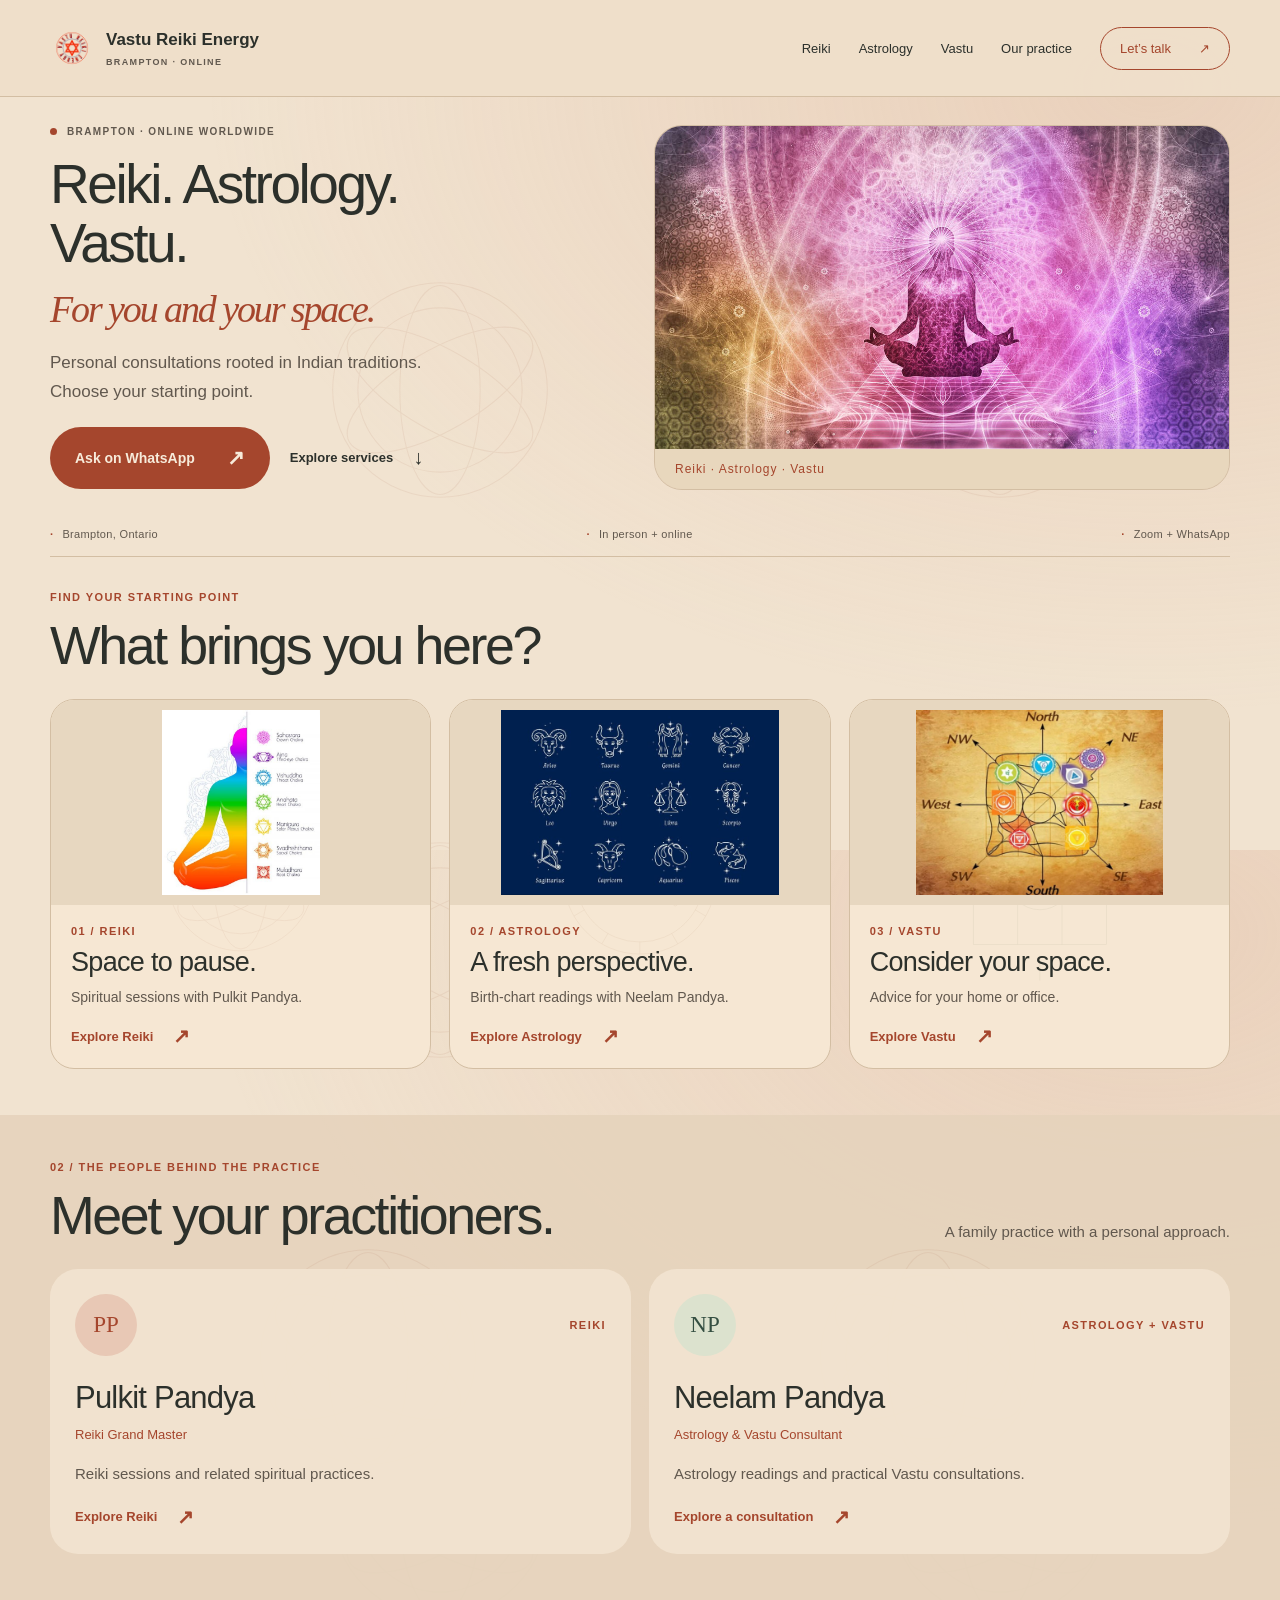
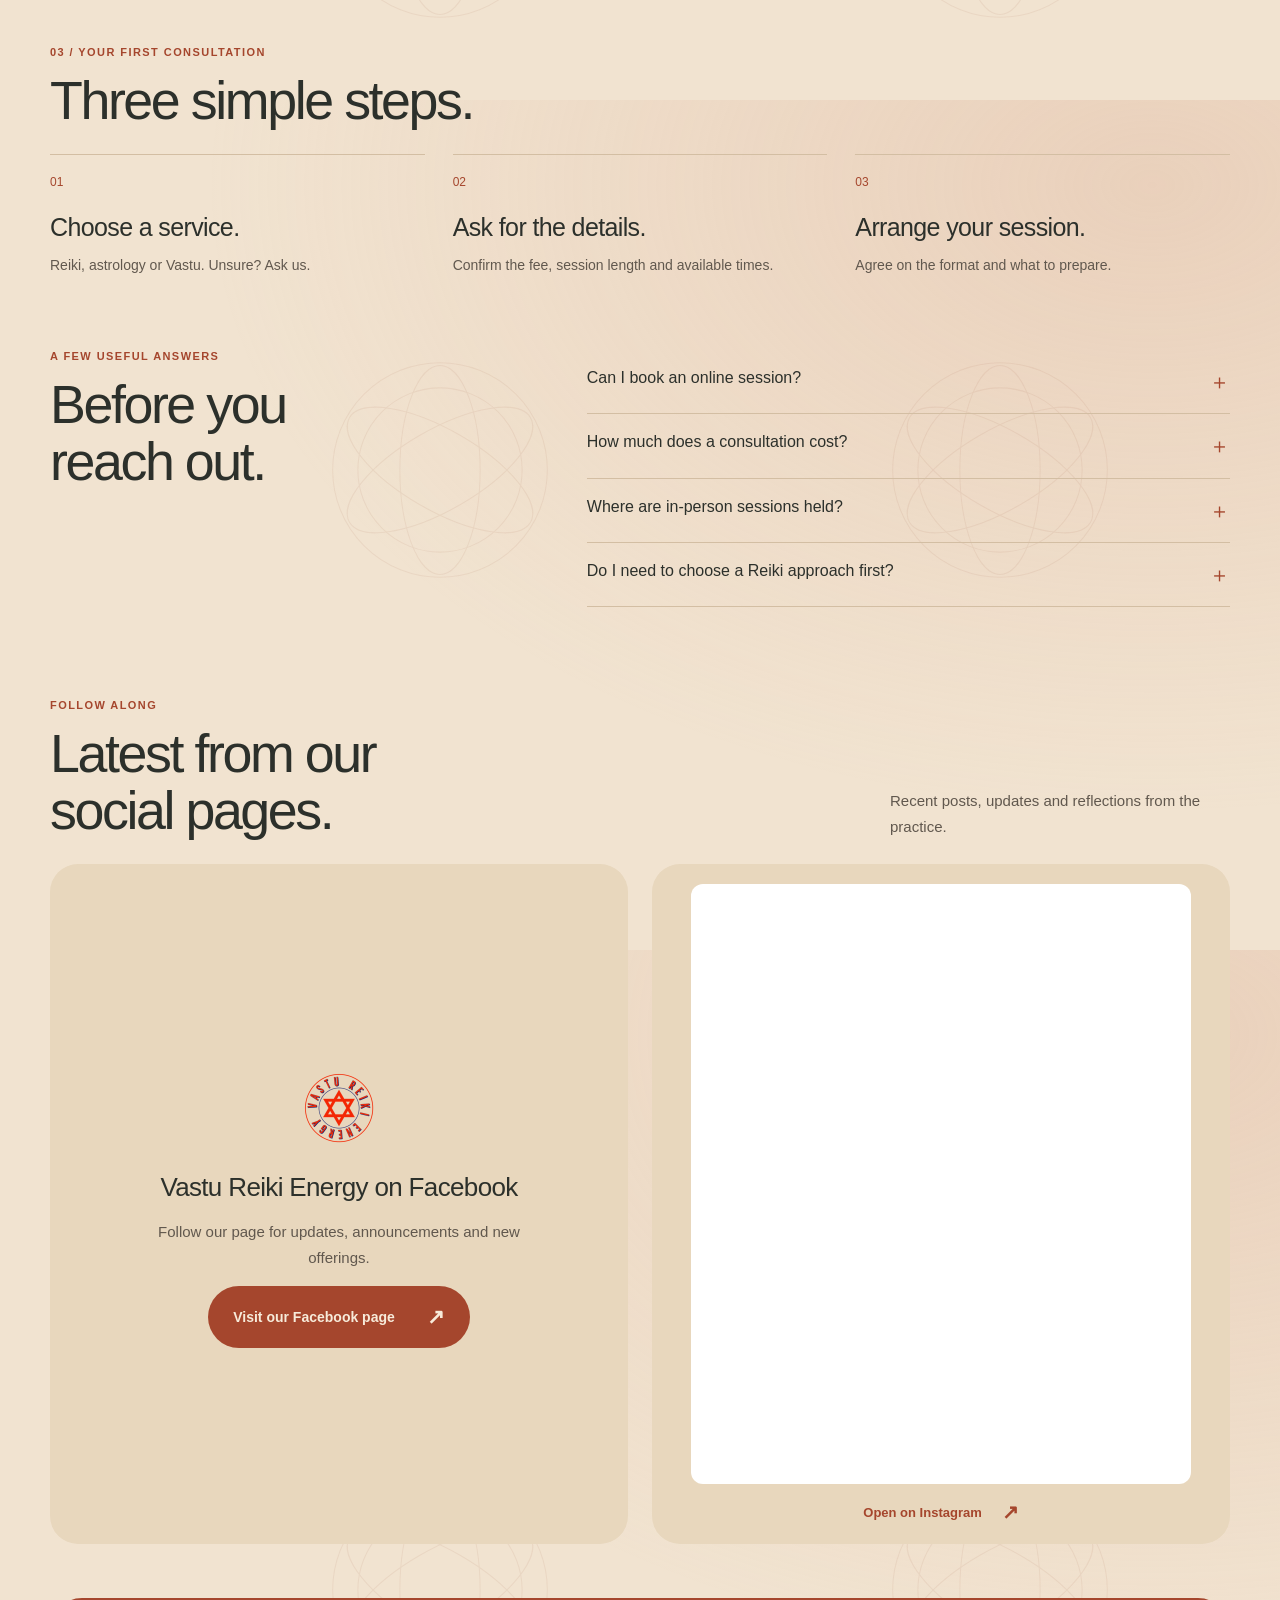
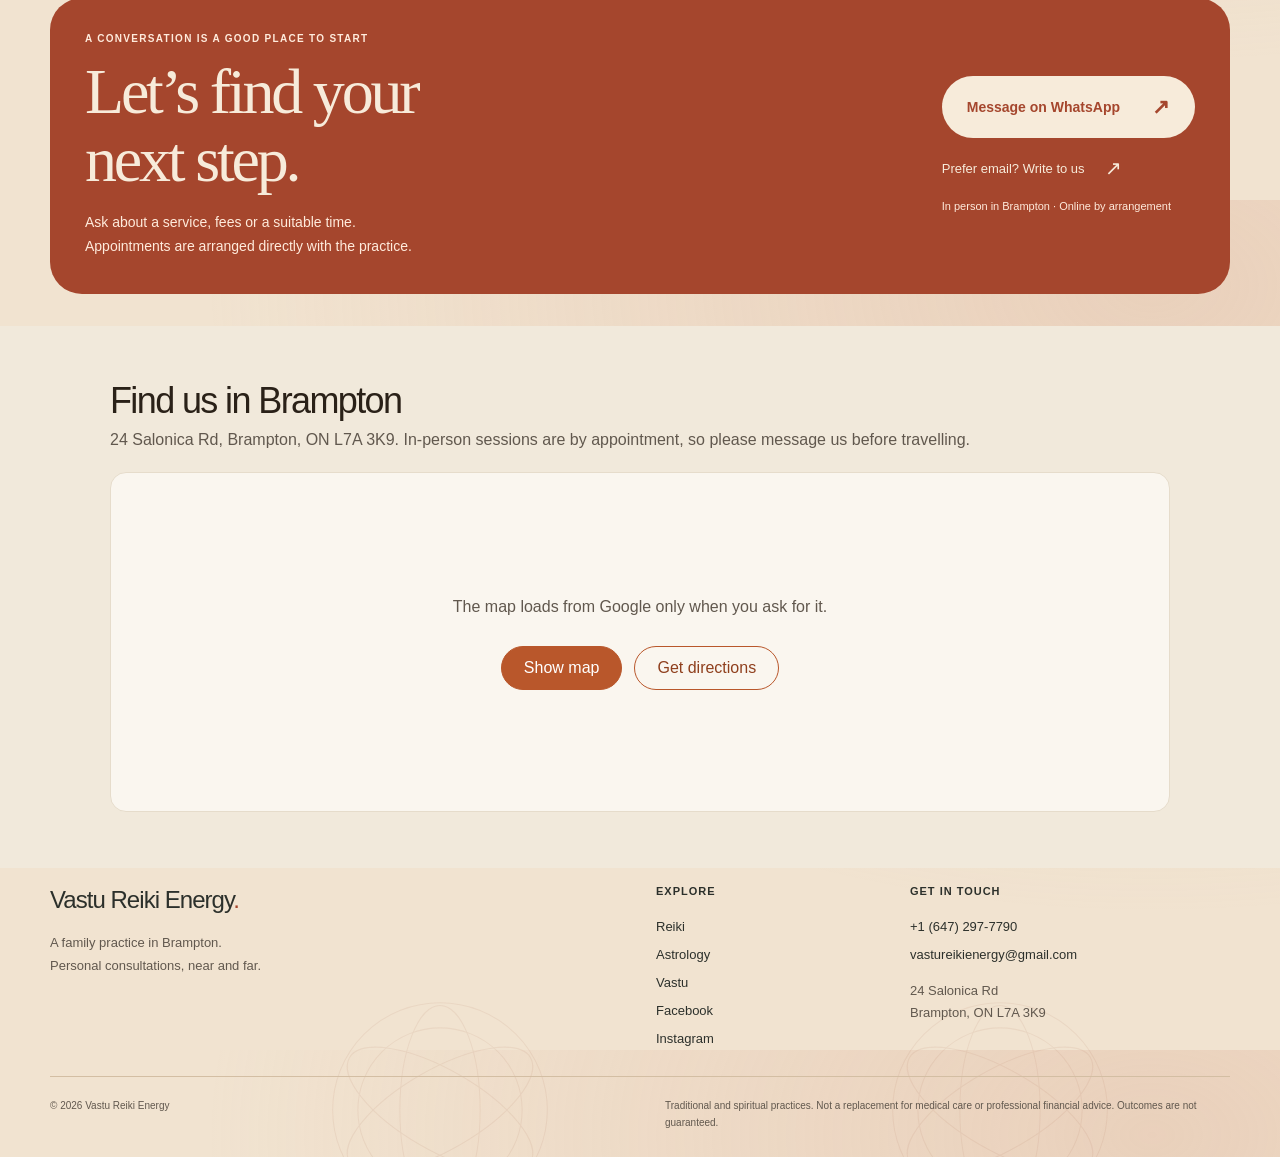
==== commit dae09465: "Add click-to-load Google map and directions link Co-Authored-By: Claude Sonnet 5.5 <noreply@anthropi" ====
--- a/index.html
+++ b/index.html
@@ -3,784 +3,284 @@
 <head>
 <meta charset="utf-8">
 <meta name="viewport" content="width=device-width, initial-scale=1">
-<title>Vastu Reiki Energy — Ancient Wisdom, Modern Healing</title>
-<meta name="description" content="Vastu, Reiki and Astrology consultations in Brampton, Ontario and online worldwide — connecting families across Canada and India.">
+<title>Reiki, Astrology &amp; Vastu in Brampton | Vastu Reiki Energy</title>
+<meta name="description" content="A family practice for Reiki, astrology and Vastu in Brampton. Explore personal consultations in person or online, and ask about fees and availability.">
+<link rel="canonical" href="https://www.vastureikienergy.com/">
 <link rel="icon" type="image/png" sizes="32x32" href="images/favicon-32.png">
 <link rel="apple-touch-icon" href="images/apple-touch-icon.png">
-<link rel="preconnect" href="https://fonts.googleapis.com">
-<link href="https://fonts.googleapis.com/css2?family=Fraunces:ital,opsz,wght@0,9..144,400;0,9..144,500;0,9..144,600;0,9..144,700;1,9..144,500&family=Work+Sans:wght@400;500;600;700&display=swap" rel="stylesheet">
-<style>
-  :root{
-    --ivory:#FBF7EF;
-    --paper:#F4EEE0;
-    --ink:#241F1A;
-    --ink-soft:#4A4238;
-    --teal:#1E5C54;
-    --teal-dark:#153F3A;
-    --charcoal:#15120E;
-    --terracotta:#A8501F;
-    --gold:#8A6A1F;
-    --line:#E4DBC6;
-  }
-  *{box-sizing:border-box;}
-  html{scroll-behavior:smooth;}
-  body{margin:0;font-family:'Work Sans',sans-serif;background:var(--ivory);color:var(--ink);}
-  h1,h2,h3{font-family:'Fraunces',serif;font-weight:600;margin:0;color:var(--ink);}
-  p{margin:0;line-height:1.65;color:var(--ink-soft);}
-  a{color:inherit;text-decoration:none;}
-  button{font-family:inherit;cursor:pointer;}
-  img{max-width:100%;}
-  .btn{position:relative;display:inline-flex;align-items:center;gap:10px;padding:16px 30px;border-radius:999px;font-size:16px;font-weight:600;border:2px solid transparent;transition:transform .2s ease,box-shadow .2s ease;}
-  .btn:hover{box-shadow:0 10px 26px rgba(36,31,26,.18);}
-  .btn:focus-visible{outline:3px solid var(--gold);outline-offset:2px;}
-  .btn-primary{background:var(--terracotta);color:#FFF9F0;}
-  .btn-outline{background:transparent;color:var(--teal-dark);border-color:var(--teal-dark);}
-  .btn-ghost{background:var(--ivory);color:var(--ink);border-color:var(--line);}
-  .magnetic{transition:transform .25s cubic-bezier(.2,.8,.2,1),box-shadow .2s ease;}
-  .container{max-width:1180px;margin:0 auto;padding-left:48px;padding-right:48px;}
-  .eyebrow{font-size:13px;letter-spacing:.16em;text-transform:uppercase;color:var(--gold);font-weight:700;}
-  .card{background:#FFFFFF;border:1px solid var(--line);border-radius:18px;transition:transform .25s ease,box-shadow .25s ease;}
-  .card:hover{transform:translateY(-5px);box-shadow:0 18px 36px rgba(36,31,26,.10);}
-  section{padding:100px 0;}
-  .divider{width:64px;height:3px;background:var(--terracotta);border-radius:2px;}
-  nav a{font-size:15px;font-weight:600;color:var(--ink-soft);position:relative;}
-  nav a::after{content:'';position:absolute;left:0;right:100%;bottom:-4px;height:2px;background:var(--terracotta);transition:right .25s ease;}
-  nav a:hover{color:var(--terracotta);}
-  nav a:hover::after{right:0;}
-  .mobile-menu-btn{display:none;}
-  .mobile-nav-panel{display:none;}
-  .duo{position:relative;overflow:hidden;border-radius:inherit;}
-  .duo img{display:block;width:100%;height:100%;object-fit:cover;filter:grayscale(55%) contrast(1.05);}
-  .duo::after{content:'';position:absolute;inset:0;background:linear-gradient(150deg,var(--terracotta) 0%,var(--teal-dark) 100%);mix-blend-mode:color;opacity:.5;pointer-events:none;}
-
-  .kin{display:block;opacity:0;transform:translateY(36px);animation:riseIn .9s cubic-bezier(.2,.8,.2,1) forwards;}
-  .kin.d1{animation-delay:.05s;}
-  .kin.d2{animation-delay:.22s;}
-  .kin.d3{animation-delay:.39s;}
-  .fade-in{opacity:0;animation:fadeIn .8s ease forwards;}
-  .fade-in.d4{animation-delay:.6s;}
-  .fade-in.d5{animation-delay:.75s;}
-  @keyframes riseIn{to{opacity:1;transform:translateY(0);}}
-  @keyframes fadeIn{to{opacity:1;}}
-
-  .reveal{opacity:0;transform:translateY(22px);transition:opacity .7s cubic-bezier(.2,.7,.2,1),transform .7s cubic-bezier(.2,.7,.2,1);}
-  .reveal.is-visible{opacity:1;transform:translateY(0);}
-  .stagger > *{opacity:0;transform:translateY(18px);transition:opacity .6s ease,transform .6s ease;}
-  .stagger.is-visible > *{opacity:1;transform:translateY(0);}
-  .stagger.is-visible > *:nth-child(1){transition-delay:.02s;}
-  .stagger.is-visible > *:nth-child(2){transition-delay:.08s;}
-  .stagger.is-visible > *:nth-child(3){transition-delay:.14s;}
-  .stagger.is-visible > *:nth-child(4){transition-delay:.20s;}
-  .stagger.is-visible > *:nth-child(5){transition-delay:.26s;}
-  .stagger.is-visible > *:nth-child(6){transition-delay:.32s;}
-  .stagger.is-visible > *:nth-child(7){transition-delay:.38s;}
-  .stagger.is-visible > *:nth-child(8){transition-delay:.44s;}
-  .stagger.is-visible > *:nth-child(9){transition-delay:.50s;}
-
-  @keyframes floatDot{0%,100%{transform:translateY(0);}50%{transform:translateY(-16px);}}
-  @keyframes pulseRing{0%{transform:translate(-50%,-50%) scale(.55);opacity:.6;}100%{transform:translate(-50%,-50%) scale(1.9);opacity:0;}}
-  @keyframes spinSlow{from{transform:rotate(0deg);}to{transform:rotate(360deg);}}
-  @keyframes spinSlowReverse{from{transform:rotate(360deg);}to{transform:rotate(0deg);}}
-  @keyframes breathe{0%,100%{opacity:.35;transform:scale(1);}50%{opacity:.6;transform:scale(1.06);}}
-  @keyframes marqueeScroll{from{transform:translateX(0);}to{transform:translateX(-50%);}}
-  .float-dot{position:absolute;border-radius:50%;background:var(--gold);opacity:.35;animation:floatDot 5s ease-in-out infinite;}
-  .mandala{position:absolute;pointer-events:none;}
-  .mandala.spin{animation:spinSlow 70s linear infinite;}
-  .mandala.spin-rev{animation:spinSlowReverse 90s linear infinite;}
-  .energy-glow{animation:breathe 4.5s ease-in-out infinite;}
-  .connector-pulse span{position:absolute;top:50%;left:50%;width:14px;height:14px;border-radius:50%;background:var(--gold);transform:translate(-50%,-50%);}
-  .connector-pulse i{position:absolute;top:50%;left:50%;width:14px;height:14px;border-radius:50%;border:1.5px solid var(--gold);animation:pulseRing 2.4s ease-out infinite;}
-  .connector-pulse i:nth-child(2){animation-delay:.8s;}
-  .connector-pulse i:nth-child(3){animation-delay:1.6s;}
-  #cursor-glow{position:absolute;top:0;left:0;width:320px;height:320px;border-radius:50%;pointer-events:none;background:radial-gradient(circle,rgba(168,80,31,.35) 0%,rgba(168,80,31,0) 70%);filter:blur(6px);will-change:transform;}
-
-  .badge-cta{position:relative;width:118px;height:118px;flex-shrink:0;}
-  .badge-cta svg.ring{position:absolute;inset:0;animation:spinSlow 16s linear infinite;}
-  .badge-cta .core{position:absolute;top:50%;left:50%;transform:translate(-50%,-50%);width:52px;height:52px;border-radius:50%;background:var(--terracotta);display:flex;align-items:center;justify-content:center;}
-
-  .marquee-band{background:var(--charcoal);overflow:hidden;padding:20px 0;}
-  .marquee-track{display:flex;gap:32px;white-space:nowrap;width:max-content;animation:marqueeScroll 32s linear infinite;}
-  .marquee-track span.word{font-family:'Fraunces',serif;font-style:italic;font-size:21px;color:#F3EEDC;text-transform:uppercase;letter-spacing:.03em;}
-  .marquee-track span.dot{color:var(--gold);font-size:14px;align-self:center;}
-
-  #scroll-progress{position:fixed;top:0;left:0;height:3px;background:var(--terracotta);width:0%;z-index:100;transition:width .1s linear;}
-
-  .service-index{border-top:1px solid var(--line);}
-  .service-row{display:grid;grid-template-columns:56px 1fr 2.1fr 32px;align-items:center;gap:24px;padding:24px 6px;border-bottom:1px solid var(--line);cursor:pointer;transition:background .25s ease,padding-left .25s ease;}
-  .service-row:hover{background:var(--paper);padding-left:16px;}
-  .service-row .num{font-family:'Fraunces',serif;font-size:14px;color:var(--gold);}
-  .service-row .name{font-family:'Fraunces',serif;font-size:27px;transition:color .2s ease;}
-  .service-row:hover .name{color:var(--terracotta);}
-  .service-row .desc{font-size:14px;color:var(--ink-soft);}
-  .service-row .arrow{font-size:22px;color:var(--terracotta);opacity:0;transform:translateX(-8px);transition:all .25s ease;}
-  .service-row:hover .arrow{opacity:1;transform:translateX(0);}
-  .service-row .mobile-thumb{display:none;}
-  .service-preview{position:fixed;top:0;left:0;width:220px;height:280px;border-radius:16px;overflow:hidden;pointer-events:none;opacity:0;transform:scale(.92);transition:opacity .22s ease,transform .22s ease;z-index:60;box-shadow:0 26px 50px rgba(20,17,14,.32);}
-  .service-preview.is-active{opacity:1;transform:scale(1);}
-
-  @media (prefers-reduced-motion: reduce){
-    .reveal,.stagger > *{opacity:1 !important;transform:none !important;transition:none !important;}
-    .kin,.fade-in{opacity:1 !important;transform:none !important;animation:none !important;}
-    .float-dot,.mandala.spin,.mandala.spin-rev,.energy-glow,.connector-pulse i,.marquee-track,.badge-cta svg.ring{animation:none !important;}
-    .card:hover{transform:none;}
-    #cursor-glow{display:none;}
-  }
-  @media (max-width:900px){
-    .container{padding-left:24px;padding-right:24px;}
-    section{padding:64px 0;}
-    .hide-mobile{display:none !important;}
-    .grid-2{grid-template-columns:1fr !important;}
-    .grid-3{grid-template-columns:1fr !important;}
-    .grid-4{grid-template-columns:1fr 1fr !important;}
-    h1{font-size:38px !important;}
-    .mobile-menu-btn{display:inline-flex !important;align-items:center;justify-content:center;}
-    .mobile-nav-panel.is-open{display:flex;}
-    .connector-pulse,.mandala,#cursor-glow{display:none !important;}
-    .service-row{grid-template-columns:36px 48px 1fr 24px;}
-    .service-row .desc{display:none;}
-    .service-row .mobile-thumb{display:block;width:48px;height:48px;border-radius:10px;object-fit:cover;}
-    .service-preview{display:none !important;}
-    .badge-cta{display:none;}
-  }
-</style>
-
-  <link rel="canonical" href="https://www.vastureikienergy.com/">
-  <meta property="og:type" content="website">
-  <meta property="og:site_name" content="Vastu Reiki Energy">
-  <meta property="og:title" content="Vastu Reiki Energy — Ancient Wisdom, Modern Healing">
-  <meta property="og:description" content="Vastu, Reiki and Astrology consultations in Brampton, Ontario and online worldwide — connecting families across Canada and India.">
-  <meta property="og:url" content="https://www.vastureikienergy.com/">
-  <meta property="og:image" content="https://www.vastureikienergy.com/images/hero.jpg">
-  <meta property="og:locale" content="en_CA">
-  <meta name="twitter:card" content="summary_large_image">
-  <meta name="twitter:title" content="Vastu Reiki Energy — Ancient Wisdom, Modern Healing">
-  <meta name="twitter:description" content="Vastu, Reiki and Astrology consultations in Brampton, Ontario and online worldwide — connecting families across Canada and India.">
-  <meta name="twitter:image" content="https://www.vastureikienergy.com/images/hero.jpg">
-
-  <script type="application/ld+json">{
-  "@context": "https://schema.org",
-  "@type": "ProfessionalService",
-  "name": "Vastu Reiki Energy",
-  "description": "Vastu Shastra, Reiki energy healing and Vedic Astrology consultations, serving clients across Canada and India in person and online.",
-  "url": "https://www.vastureikienergy.com/",
-  "image": "https://www.vastureikienergy.com/images/hero.jpg",
-  "logo": "https://www.vastureikienergy.com/images/logo.png",
-  "telephone": "+1-647-297-7790",
-  "email": "vastureikienergy@gmail.com",
-  "address": {
-    "@type": "PostalAddress",
-    "addressLocality": "Brampton",
-    "addressRegion": "ON",
-    "addressCountry": "CA"
-  },
-  "areaServed": [
-    {
-      "@type": "Country",
-      "name": "Canada"
-    },
-    {
-      "@type": "Country",
-      "name": "India"
-    }
-  ],
-  "priceRange": "$$",
-  "sameAs": [
-    "https://www.facebook.com/vastureikienergy",
-    "https://www.instagram.com/vastureikienergy"
-  ],
-  "employee": [
-    {
-      "@type": "Person",
-      "name": "Pulkit Pandya",
-      "jobTitle": "Vastu & Reiki Grand Master"
-    },
-    {
-      "@type": "Person",
-      "name": "Neelam Pandya",
-      "jobTitle": "Vedic astrologer and Vastu consultant"
-    }
-  ]
-}</script>
-  </head>
-<body>
-
-<svg aria-hidden="true" style="position:fixed;inset:0;width:100%;height:100%;pointer-events:none;z-index:40;opacity:.045;mix-blend-mode:overlay;">
-  <filter id="grainFilter"><feTurbulence type="fractalNoise" baseFrequency="0.85" numOctaves="2" stitchTiles="stitch"/></filter>
-  <rect width="100%" height="100%" filter="url(#grainFilter)"/>
-</svg>
-<div id="scroll-progress"></div>
-
-<div style="width:100%;min-height:100vh;background:var(--ivory);">
-
-  <div style="background:var(--teal-dark);color:#EFE9D8;">
-    <div class="container" style="display:flex;justify-content:space-between;align-items:center;padding-top:10px;padding-bottom:10px;flex-wrap:wrap;gap:8px;">
-      <div style="font-size:13px;letter-spacing:.03em;">Serving families across Canada &amp; India — in person and online</div>
-      <div style="display:flex;gap:20px;font-size:13px;" class="hide-mobile">
-        <a href="tel:+16472977790" style="display:flex;align-items:center;gap:6px;">
-          <svg width="14" height="14" viewBox="0 0 24 24" fill="none" stroke="currentColor" stroke-width="2"><path d="M22 16.92v3a2 2 0 0 1-2.18 2 19.79 19.79 0 0 1-8.63-3.07 19.5 19.5 0 0 1-6-6 19.79 19.79 0 0 1-3.07-8.67A2 2 0 0 1 4.11 2h3a2 2 0 0 1 2 1.72c.127.96.361 1.903.7 2.81a2 2 0 0 1-.45 2.11L8.09 9.91a16 16 0 0 0 6 6l1.27-1.27a2 2 0 0 1 2.11-.45c.907.339 1.85.573 2.81.7A2 2 0 0 1 22 16.92z"/></svg>
-          +1 (647) 297-7790
-        </a>
-        <a href="mailto:vastureikienergy@gmail.com" style="display:flex;align-items:center;gap:6px;">
-          <svg width="14" height="14" viewBox="0 0 24 24" fill="none" stroke="currentColor" stroke-width="2"><path d="M4 4h16v16H4z"/><path d="m22 6-10 7L2 6"/></svg>
-          vastureikienergy@gmail.com
-        </a>
-      </div>
-    </div>
-  </div>
-
-  <header style="border-bottom:1px solid var(--line);background:var(--ivory);position:sticky;top:0;z-index:20;">
-    <div class="container" style="display:flex;align-items:center;justify-content:space-between;padding-top:18px;padding-bottom:18px;">
-      <a href="#top" style="display:flex;align-items:center;gap:12px;">
-        <img src="images/logo.png" alt="Vastu Reiki Energy logo" width="42" height="42" style="display:block;">
-        <div style="line-height:1.1;">
-          <div style="font-family:'Fraunces',serif;font-size:19px;font-weight:600;">Vastu Reiki Energy</div>
-          <div style="font-size:11px;letter-spacing:.1em;text-transform:uppercase;color:var(--gold);">Brampton, ON &middot; Worldwide Online</div>
-        </div>
-      </a>
-      <nav class="hide-mobile" style="display:flex;gap:28px;align-items:center;">
-        <a href="#about">About</a>
-        <a href="#services">Services</a>
-        <a href="astrology.html">Astrology</a>
-        <a href="vastu.html">Vastu Shastra</a>
-        <a href="reiki.html">Reiki</a>
-        <a href="#contact">Contact</a>
-      </nav>
-      <a href="#book" class="btn btn-primary magnetic hide-mobile" style="padding:12px 24px;font-size:14px;">Book a Session</a>
-      <button aria-label="Toggle navigation menu" aria-expanded="false" id="menuToggle" class="mobile-menu-btn" style="background:none;border:1px solid var(--line);border-radius:10px;width:44px;height:44px;">
-        <svg width="24" height="24" viewBox="0 0 24 24" fill="none" stroke="var(--ink)" stroke-width="2"><path d="M3 6h18M3 12h18M3 18h18"/></svg>
-      </button>
-    </div>
-    <div class="mobile-nav-panel" id="mobileNavPanel" style="flex-direction:column;padding:8px 24px 24px;gap:4px;border-top:1px solid var(--line);">
-      <a href="#about" style="padding:12px 0;font-size:16px;">About</a>
-      <a href="#services" style="padding:12px 0;font-size:16px;">Services</a>
-      <a href="astrology.html" style="padding:12px 0;font-size:16px;">Astrology</a>
-      <a href="vastu.html" style="padding:12px 0;font-size:16px;">Vastu Shastra</a>
-      <a href="reiki.html" style="padding:12px 0;font-size:16px;">Reiki</a>
-      <a href="#contact" style="padding:12px 0;font-size:16px;">Contact</a>
-      <a href="#book" class="btn btn-primary" style="margin-top:10px;justify-content:center;">Book a Session</a>
-    </div>
-  </header>
-
-  <section id="top" style="padding-top:72px;padding-bottom:0;position:relative;overflow:hidden;">
-    <div id="hero-glow-zone" style="position:relative;">
-      <div id="cursor-glow" aria-hidden="true"></div>
-      <div class="float-dot" style="width:10px;height:10px;top:14%;left:6%;animation-delay:0s;" aria-hidden="true"></div>
-      <div class="float-dot" style="width:6px;height:6px;top:70%;left:12%;animation-delay:1.2s;" aria-hidden="true"></div>
-      <div class="float-dot" style="width:8px;height:8px;top:30%;left:44%;animation-delay:2.1s;" aria-hidden="true"></div>
-      <div class="container grid-2" style="display:grid;grid-template-columns:1.1fr .9fr;gap:56px;align-items:center;position:relative;padding-bottom:88px;">
-        <div>
-          <div class="eyebrow fade-in" style="opacity:0;animation-delay:0s;">Vastu &middot; Reiki &middot; Astrology</div>
-          <h1 style="font-size:54px;line-height:1.06;margin-top:16px;overflow:hidden;">
-            <span class="kin d1">Ancient wisdom.</span>
-            <span class="kin d2">Modern healing.</span>
-            <span class="kin d3" style="color:var(--terracotta);font-style:italic;font-weight:500;">Wherever you call home.</span>
-          </h1>
-          <p class="fade-in d4" style="font-size:18px;margin-top:24px;max-width:520px;">Guided energy healing and Vastu consultation for individuals and families across Canada and India — decades of practice, delivered with warmth, in person in Brampton or online by Zoom, Skype and WhatsApp.</p>
-          <div class="fade-in d5" style="display:flex;gap:20px;margin-top:34px;flex-wrap:wrap;align-items:center;">
-            <div style="display:flex;gap:16px;flex-wrap:wrap;">
-              <a href="#book" class="btn btn-primary magnetic">Book a Free Consultation</a>
-              <a href="https://wa.me/16472977790" class="btn btn-outline magnetic">
-                <svg width="18" height="18" viewBox="0 0 24 24" fill="currentColor"><path d="M12 2a10 10 0 0 0-8.5 15.2L2 22l4.9-1.4A10 10 0 1 0 12 2zm0 18.2a8.2 8.2 0 0 1-4.2-1.2l-.3-.2-3 .8.8-2.9-.2-.3A8.2 8.2 0 1 1 12 20.2zm4.5-6.1c-.2-.1-1.5-.7-1.7-.8-.2-.1-.4-.1-.6.1-.2.2-.7.8-.8 1-.2.2-.3.2-.5.1-.2-.1-1-.4-2-1.2-.7-.6-1.2-1.4-1.4-1.6-.1-.2 0-.4.1-.5.1-.1.2-.3.4-.4.1-.1.2-.2.2-.4.1-.1 0-.3 0-.4 0-.1-.6-1.5-.8-2-.2-.5-.4-.4-.6-.4h-.5c-.2 0-.4.1-.6.3-.2.2-.8.8-.8 1.9s.8 2.2.9 2.4c.1.2 1.6 2.5 4 3.5.6.2 1 .4 1.3.5.6.2 1.1.2 1.5.1.5-.1 1.5-.6 1.7-1.2.2-.6.2-1.1.1-1.2-.1-.1-.2-.2-.4-.3z"/></svg>
-                WhatsApp Us
-              </a>
-            </div>
-            <div class="badge-cta" aria-hidden="true">
-              <svg class="ring" viewBox="0 0 118 118">
-                <defs><path id="circlePath" d="M59,59 m-46,0 a46,46 0 1,1 92,0 a46,46 0 1,1 -92,0"/></defs>
-                <text font-size="9.5" fill="var(--teal-dark)" letter-spacing="2.2" font-family="Work Sans, sans-serif" font-weight="700">
-                  <textPath href="#circlePath">BOOK NOW &nbsp;&middot;&nbsp; BOOK NOW &nbsp;&middot;&nbsp; </textPath>
-                </text>
-              </svg>
-              <div class="core">
-                <svg width="18" height="18" viewBox="0 0 24 24" fill="none" stroke="#FFF9F0" stroke-width="2.4"><path d="M5 12h14M13 6l6 6-6 6"/></svg>
-              </div>
-            </div>
-          </div>
-          <div class="fade-in d5" style="display:flex;gap:28px;margin-top:38px;flex-wrap:wrap;">
-            <div style="display:flex;align-items:center;gap:8px;"><strong style="font-family:'Fraunces',serif;font-size:22px;">30+ yrs</strong><span style="font-size:13px;color:var(--ink-soft);">Vastu &amp; Astrology</span></div>
-            <div style="display:flex;align-items:center;gap:8px;"><strong style="font-family:'Fraunces',serif;font-size:22px;">10+ yrs</strong><span style="font-size:13px;color:var(--ink-soft);">Reiki Mastery</span></div>
-            <div style="display:flex;align-items:center;gap:8px;"><strong style="font-family:'Fraunces',serif;font-size:22px;">Worldwide</strong><span style="font-size:13px;color:var(--ink-soft);">Sessions across every time zone</span></div>
-          </div>
-        </div>
-        <div class="fade-in d4" style="position:relative;">
-          <svg class="mandala spin" width="440" height="440" viewBox="0 0 440 440" style="top:-58px;left:50%;transform:translateX(-50%);opacity:.16;" aria-hidden="true">
-            <circle cx="220" cy="220" r="200" fill="none" stroke="#A8501F" stroke-width="1" stroke-dasharray="2 10"/>
-            <circle cx="220" cy="220" r="160" fill="none" stroke="#A8501F" stroke-width="1"/>
-            <circle cx="220" cy="220" r="120" fill="none" stroke="#8A6A1F" stroke-width="1" stroke-dasharray="1 8"/>
-            <g stroke="#8A6A1F" stroke-width="1">
-              <path d="M220 20v40M220 380v40M20 220h40M380 220h40M75 75l28 28M337 337l28 28M75 365l28-28M337 103l28-28" />
-            </g>
-          </svg>
-          <div class="card energy-glow duo" style="padding:0;position:relative;z-index:1;aspect-ratio:4/5;">
-            <img src="images/hero.jpg" alt="A hand reaching into warm light, evoking the feeling of an energy healing session">
-          </div>
-          <div style="position:absolute;bottom:-18px;left:24px;right:24px;background:#FFFFFF;border:1px solid var(--line);border-radius:14px;padding:16px 20px;display:flex;align-items:center;gap:12px;box-shadow:0 12px 30px rgba(36,31,26,.08);z-index:2;">
-            <svg width="22" height="22" viewBox="0 0 24 24" fill="none" stroke="var(--teal)" stroke-width="2"><path d="M20 6 9 17l-5-5"/></svg>
-            <span style="font-size:14px;">Available worldwide &mdash; Skype, Zoom &amp; WhatsApp</span>
-          </div>
-        </div>
-      </div>
-    </div>
-    <div class="marquee-band">
-      <div class="marquee-track">
-        <span class="word">Astrology</span><span class="dot">&#9670;</span>
-        <span class="word">Vastu Shastra</span><span class="dot">&#9670;</span>
-        <span class="word">Reiki</span><span class="dot">&#9670;</span>
-        <span class="word">Violet Flame Reiki</span><span class="dot">&#9670;</span>
-        <span class="word">Lama Fera</span><span class="dot">&#9670;</span>
-        <span class="word">Karuna Reiki</span><span class="dot">&#9670;</span>
-        <span class="word">Money Reiki</span><span class="dot">&#9670;</span>
-        <span class="word">Chakra Balancing</span><span class="dot">&#9670;</span>
-        <span class="word">Angel Reiki</span><span class="dot">&#9670;</span>
-        <span class="word">Astrology</span><span class="dot">&#9670;</span>
-        <span class="word">Vastu Shastra</span><span class="dot">&#9670;</span>
-        <span class="word">Reiki</span><span class="dot">&#9670;</span>
-        <span class="word">Violet Flame Reiki</span><span class="dot">&#9670;</span>
-        <span class="word">Lama Fera</span><span class="dot">&#9670;</span>
-        <span class="word">Karuna Reiki</span><span class="dot">&#9670;</span>
-        <span class="word">Money Reiki</span><span class="dot">&#9670;</span>
-        <span class="word">Chakra Balancing</span><span class="dot">&#9670;</span>
-        <span class="word">Angel Reiki</span><span class="dot">&#9670;</span>
-      </div>
-    </div>
-  </section>
-
-  <section style="background:var(--paper);padding:44px 0;">
-    <div class="container grid-4 stagger" style="display:grid;grid-template-columns:repeat(4,1fr);gap:24px;text-align:center;">
-      <div>
-        <div style="font-family:'Fraunces',serif;font-size:30px;color:var(--terracotta);" data-count-target="30" data-count-suffix="+">0+</div>
-        <div style="font-size:13px;color:var(--ink-soft);margin-top:4px;">Years practicing Vastu &amp; Astrology</div>
-      </div>
-      <div>
-        <div style="font-family:'Fraunces',serif;font-size:30px;color:var(--terracotta);" data-count-target="10" data-count-suffix="+">0+</div>
-        <div style="font-size:13px;color:var(--ink-soft);margin-top:4px;">Years as a Reiki Grand Master</div>
-      </div>
-      <div>
-        <div style="font-family:'Fraunces',serif;font-size:30px;color:var(--terracotta);" data-count-target="9" data-count-suffix="">0</div>
-        <div style="font-size:13px;color:var(--ink-soft);margin-top:4px;">Healing modalities offered</div>
-      </div>
-      <div>
-        <div style="font-family:'Fraunces',serif;font-size:30px;color:var(--terracotta);">In-person + Online</div>
-        <div style="font-size:13px;color:var(--ink-soft);margin-top:4px;">Brampton studio or anywhere by video</div>
-      </div>
-    </div>
-  </section>
-
-  <section id="about">
-    <div class="container">
-      <div class="reveal" style="text-align:center;max-width:680px;margin:0 auto 52px;">
-        <div class="eyebrow">Meet your practitioners</div>
-        <h2 style="font-size:36px;margin-top:12px;">A family practice rooted in tradition</h2>
-        <div class="divider" style="margin:18px auto 0;"></div>
-      </div>
-      <div class="grid-2 stagger" style="display:grid;grid-template-columns:1fr 1fr;gap:32px;">
-        <div class="card" style="padding:32px;">
-          <div style="width:88px;height:88px;border-radius:50%;background:var(--paper);display:flex;align-items:center;justify-content:center;font-family:'Fraunces',serif;font-size:13px;color:var(--ink-soft);text-align:center;">[Photo]</div>
-          <h3 style="font-size:22px;margin-top:18px;">Neelam Pandya</h3>
-          <div style="color:var(--gold);font-size:13px;font-weight:700;letter-spacing:.05em;text-transform:uppercase;margin-top:4px;">Vastu &amp; Astrology Consultant &middot; 30+ Years</div>
-          <p style="margin-top:14px;">"I've spent well over three decades practicing and teaching Astrology and Vastu Shastra for hundreds of private clients. My goal is to help you create a better life and stronger relationships."</p>
-        </div>
-        <div class="card" style="padding:32px;">
-          <div style="width:88px;height:88px;border-radius:50%;background:var(--paper);display:flex;align-items:center;justify-content:center;font-family:'Fraunces',serif;font-size:13px;color:var(--ink-soft);text-align:center;">[Photo]</div>
-          <h3 style="font-size:22px;margin-top:18px;">Dr. (h.c.) Pulkit Pandya</h3>
-          <div style="color:var(--gold);font-size:13px;font-weight:700;letter-spacing:.05em;text-transform:uppercase;margin-top:4px;">Reiki Grand Master &middot; 10+ Years</div>
-          <p style="margin-top:14px;">"I've been practicing Reiki and Lama-Fera healing for over a decade, helping hundreds of clients and empaths heal and bring balanced energy into their homes and offices."</p>
-        </div>
-      </div>
-    </div>
-  </section>
-
-  <section id="services" style="background:var(--paper);">
-    <div class="container">
-      <div class="reveal" style="display:flex;justify-content:space-between;align-items:flex-end;gap:24px;flex-wrap:wrap;margin-bottom:20px;">
-        <div>
-          <div class="eyebrow">Our practice areas</div>
-          <h2 style="font-size:38px;margin-top:12px;">Nine paths to<br>balance and healing</h2>
-        </div>
-        <p style="max-width:320px;font-size:15px;" class="hide-mobile">Hover any modality to preview it. Choose one or combine several — every session is tailored to your goals.</p>
-      </div>
-      <div class="service-index reveal">
-        <a class="service-row" href="astrology.html" data-img="images/astrology.jpg">
-          <div class="num">01</div>
-          <img class="mobile-thumb" src="images/astrology.jpg" alt="">
-          <div class="name">Astrology</div>
-          <div class="desc">Vedic astrology examines your birth chart to support self-understanding and spiritual growth — never fatalism.</div>
-          <div class="arrow">&rarr;</div>
-        </a>
-        <a class="service-row" href="vastu.html" data-img="images/vastu.jpg">
-          <div class="num">02</div>
-          <img class="mobile-thumb" src="images/vastu.jpg" alt="">
-          <div class="name">Vastu Shastra</div>
-          <div class="desc">The ancient Indian science of architecture — align your home or office to invite health, harmony and prosperity.</div>
-          <div class="arrow">&rarr;</div>
-        </a>
-        <a class="service-row" href="reiki.html#usui" data-img="images/reiki.jpg">
-          <div class="num">03</div>
-          <img class="mobile-thumb" src="images/reiki.jpg" alt="">
-          <div class="name">Reiki</div>
-          <div class="desc">Spiritually guided life-force energy, channeled through gentle hands-on healing to ease stress and support recovery.</div>
-          <div class="arrow">&rarr;</div>
-        </a>
-        <a class="service-row" href="reiki.html#violet-flame" data-img="images/violet-flame.jpg">
-          <div class="num">04</div>
-          <img class="mobile-thumb" src="images/violet-flame.jpg" alt="">
-          <div class="name">Violet Flame Reiki</div>
-          <div class="desc">A gentle, feminine energy that pairs with Usui Reiki for a cooler, fast-acting, all-encompassing session.</div>
-          <div class="arrow">&rarr;</div>
-        </a>
-        <a class="service-row" href="reiki.html#lama-fera" data-img="images/lama-fera.jpg">
-          <div class="num">05</div>
-          <img class="mobile-thumb" src="images/lama-fera.jpg" alt="">
-          <div class="name">Lama Fera</div>
-          <div class="desc">A sacred Tibetan energy system channeled through a gem wand — supports meditation and pain relief.</div>
-          <div class="arrow">&rarr;</div>
-        </a>
-        <a class="service-row" href="reiki.html#karuna" data-img="images/karuna.jpg">
-          <div class="num">06</div>
-          <img class="mobile-thumb" src="images/karuna.jpg" alt="">
-          <div class="name">Karuna Reiki</div>
-          <div class="desc">The Reiki of Compassion — chanting and toning deepen the healing process and awaken universal compassion.</div>
-          <div class="arrow">&rarr;</div>
-        </a>
-        <a class="service-row" href="reiki.html#money-reiki" data-img="images/money-reiki.jpg">
-          <div class="num">07</div>
-          <img class="mobile-thumb" src="images/money-reiki.jpg" alt="">
-          <div class="name">Money Reiki</div>
-          <div class="desc">Clears energy blocked around money to support healthier habits and a more abundant mindset over time.</div>
-          <div class="arrow">&rarr;</div>
-        </a>
-        <a class="service-row" href="reiki.html#chakra-balancing" data-img="images/chakras.jpg">
-          <div class="num">08</div>
-          <img class="mobile-thumb" src="images/chakras.jpg" alt="">
-          <div class="name">Chakra Balancing</div>
-          <div class="desc">A meditative blend of massage, essential oils and crystals to align the seven chakras and restore calm.</div>
-          <div class="arrow">&rarr;</div>
-        </a>
-        <a class="service-row" href="reiki.html#angel-reiki" data-img="images/angel-reiki.jpg">
-          <div class="num">09</div>
-          <img class="mobile-thumb" src="images/angel-reiki.jpg" alt="">
-          <div class="name">Angel Reiki</div>
-          <div class="desc">Traditional Reiki combined with angelic guidance for physical, emotional and spiritual wellbeing.</div>
-          <div class="arrow">&rarr;</div>
-        </a>
-        <div class="service-preview duo" id="service-preview" aria-hidden="true">
-          <img id="service-preview-img" src="images/astrology.jpg" alt="">
-        </div>
-      </div>
-    </div>
-  </section>
-
-  <section>
-    <div class="container grid-2" style="display:grid;grid-template-columns:.9fr 1.1fr;gap:56px;align-items:center;">
-      <div class="reveal">
-        <div class="eyebrow">Why clients return</div>
-        <h2 style="font-size:34px;margin-top:12px;">Reiki promotes lasting harmony &amp; balance</h2>
-        <p style="margin-top:16px;font-size:17px;">A non-invasive energy healing modality that enhances the body's own natural healing ability, working directly on the root of a condition instead of only masking symptoms.</p>
-      </div>
-      <div class="grid-2 stagger" style="display:grid;grid-template-columns:1fr 1fr;gap:20px;">
-        <div class="card" style="padding:22px;">
-          <h3 style="font-size:16px;">Dissolves energy blocks</h3>
-          <p style="margin-top:8px;font-size:14px;">Restores natural balance between mind, body and spirit.</p>
-        </div>
-        <div class="card" style="padding:22px;">
-          <h3 style="font-size:16px;">Deep relaxation</h3>
-          <p style="margin-top:8px;font-size:14px;">Time to simply "be" — clients report feeling clearer and lighter.</p>
-        </div>
-        <div class="card" style="padding:22px;">
-          <h3 style="font-size:16px;">Calmer, clearer mind</h3>
-          <p style="margin-top:8px;font-size:14px;">Better coping with everyday stress; enhanced memory and clarity.</p>
-        </div>
-        <div class="card" style="padding:22px;">
-          <h3 style="font-size:16px;">Supports the immune system</h3>
-          <p style="margin-top:8px;font-size:14px;">Helps the body shift out of fight-or-flight into rest-and-repair mode.</p>
-        </div>
-      </div>
-    </div>
-  </section>
-
-  <section style="background:var(--teal-dark);color:#F3EEDC;position:relative;overflow:hidden;">
-    <svg class="mandala spin-rev" width="520" height="520" viewBox="0 0 520 520" style="top:-140px;right:-140px;opacity:.08;" aria-hidden="true">
-      <circle cx="260" cy="260" r="240" fill="none" stroke="#F3EEDC" stroke-width="1" stroke-dasharray="2 12"/>
-      <circle cx="260" cy="260" r="190" fill="none" stroke="#F3EEDC" stroke-width="1"/>
-      <circle cx="260" cy="260" r="140" fill="none" stroke="#F3EEDC" stroke-width="1" stroke-dasharray="1 10"/>
-    </svg>
-    <div class="container reveal" style="text-align:center;position:relative;">
-      <div class="eyebrow" style="color:#D9C98A;">One practice, two homes</div>
-      <h2 style="font-size:34px;margin-top:12px;color:#FBF7EF;">Proudly connecting Canada and India</h2>
-      <p style="margin:18px auto 0;max-width:640px;color:#CFC8AE;">Based in Brampton, Ontario, and rooted in Indian tradition, we hold space for clients on both sides of the world — sessions run comfortably across time zones by Zoom, Skype and WhatsApp.</p>
-      <div style="position:relative;display:grid;grid-template-columns:1fr 1fr;gap:24px;margin-top:44px;text-align:left;">
-        <div class="connector-pulse" style="position:absolute;top:50%;left:50%;width:0;height:0;z-index:2;" aria-hidden="true">
-          <i></i><i></i><i></i><span></span>
-        </div>
-        <div style="background:rgba(255,255,255,.06);border:1px solid rgba(255,255,255,.14);border-radius:16px;padding:26px;">
-          <div style="font-size:13px;letter-spacing:.08em;text-transform:uppercase;color:#D9C98A;">Canada</div>
-          <div style="font-family:'Fraunces',serif;font-size:20px;margin-top:8px;">In-studio sessions in Brampton, ON</div>
-          <p style="margin-top:8px;color:#CFC8AE;">Serving the Greater Toronto Area in person, and clients across Canada online.</p>
-        </div>
-        <div style="background:rgba(255,255,255,.06);border:1px solid rgba(255,255,255,.14);border-radius:16px;padding:26px;">
-          <div style="font-size:13px;letter-spacing:.08em;text-transform:uppercase;color:#D9C98A;">India</div>
-          <div style="font-family:'Fraunces',serif;font-size:20px;margin-top:8px;">Live video consultations, timed to suit you</div>
-          <p style="margin-top:8px;color:#CFC8AE;">Vastu, Astrology and Reiki delivered in the same tradition you grew up with.</p>
-        </div>
-      </div>
-    </div>
-  </section>
-
-  <section id="reviews">
-    <div class="container">
-      <div class="reveal" style="text-align:center;max-width:680px;margin:0 auto 44px;">
-        <div class="eyebrow">In their words</div>
-        <h2 style="font-size:34px;margin-top:12px;">What clients are saying</h2>
-        <div class="divider" style="margin:18px auto 0;"></div>
-      </div>
-      <div class="reveal" style="max-width:760px;margin:0 auto 32px;text-align:center;">
-        <div style="font-family:'Fraunces',serif;font-size:64px;line-height:1;color:var(--terracotta);opacity:.35;">&ldquo;</div>
-        <p style="font-family:'Fraunces',serif;font-style:italic;font-size:26px;color:var(--ink);margin-top:-24px;">Superb service&hellip; Highly recommended.</p>
-        <div style="display:flex;gap:4px;justify-content:center;color:var(--gold);margin-top:14px;">★★★★★</div>
-        <div style="margin-top:10px;font-weight:600;font-size:14px;">Patel Mehul</div>
-      </div>
-      <div class="grid-2 stagger" style="display:grid;grid-template-columns:1fr 1fr;gap:22px;max-width:640px;margin:0 auto;">
-        <div class="card" style="padding:22px;display:flex;align-items:center;justify-content:center;text-align:center;background:var(--paper);border-style:dashed;">
-          <p style="font-size:14px;color:var(--ink-soft);">[Space reserved for your next Google review]</p>
-        </div>
-        <div class="card" style="padding:22px;display:flex;align-items:center;justify-content:center;text-align:center;background:var(--paper);border-style:dashed;">
-          <p style="font-size:14px;color:var(--ink-soft);">[Space reserved for your next Google review]</p>
-        </div>
-      </div>
-      <div style="text-align:center;margin-top:28px;">
-        <a href="#" class="btn btn-ghost magnetic">See all reviews on Google &rarr;</a>
-      </div>
-    </div>
-  </section>
-
-  <section id="book" style="background:var(--terracotta);">
-    <div class="container reveal" style="text-align:center;">
-      <h2 style="font-size:36px;color:#FFF9F0;">Ready to begin your healing journey?</h2>
-      <p style="margin:16px auto 0;max-width:560px;color:#FBE7D6;">Get in touch today for a consultation and let's discuss your road to a more peaceful life &mdash; wherever you're calling from.</p>
-      <div style="display:flex;gap:16px;justify-content:center;margin-top:30px;flex-wrap:wrap;">
-        <a href="#contact" class="btn magnetic" style="background:#FFF9F0;color:var(--terracotta);">Book Your Appointment</a>
-        <a href="https://wa.me/16472977790" class="btn magnetic" style="background:transparent;border:2px solid #FFF9F0;color:#FFF9F0;">Message on WhatsApp</a>
-      </div>
-    </div>
-  </section>
-
-  <section id="social" style="background:var(--ivory);">
-  <style>.social-grid{display:grid;grid-template-columns:1fr 1fr;gap:24px;margin-top:32px}.social-card{display:flex;flex-direction:column;align-items:center;justify-content:center;gap:16px;padding:20px;text-align:center}.social-card iframe{width:100%;max-width:500px;height:600px;border:0;border-radius:12px;background:#fff}.social-card img{width:96px;height:96px;object-fit:contain}@media(max-width:800px){.social-grid{grid-template-columns:1fr}}</style>
-  <div class="container">
-    <span class="eyebrow">Follow along</span>
-    <h2 style="font-size:32px;margin-top:12px;">Latest from our social pages</h2>
-    <p style="margin-top:12px">Recent posts, updates and reflections from the practice.</p>
-    <div class="social-grid">
-      <div class="card social-card">
-        <img src="images/logo.png" alt="Vastu Reiki Energy" width="96" height="96">
-        <h3>Vastu Reiki Energy on Facebook</h3>
-        <p>Follow our page for updates, announcements and new offerings.</p>
-        <a class="btn btn-primary" href="https://www.facebook.com/vastureikienergy" target="_blank" rel="noopener">Visit our Facebook page</a>
-      </div>
-      <div class="card social-card">
-        <iframe title="Vastu Reiki Energy on Instagram" src="https://www.instagram.com/vastureikienergy/embed" width="400" height="600" loading="lazy" allowtransparency="true"></iframe>
-        <a href="https://www.instagram.com/vastureikienergy" target="_blank" rel="noopener" style="font-weight:600">Open on Instagram &#8599;</a>
-      </div>
-    </div>
-  </div>
-</section>
-
-  <section id="contact" style="background:var(--paper);">
-    <div class="container grid-2 stagger" style="display:grid;grid-template-columns:1fr 1fr;gap:48px;">
-      <div>
-        <div class="eyebrow">Get in touch</div>
-        <h2 style="font-size:32px;margin-top:12px;">Reach out today</h2>
-        <p style="margin-top:14px;">Call, message or fill out the form and we'll get back to you soon to discuss your needs.</p>
-        <div style="margin-top:28px;display:flex;flex-direction:column;gap:18px;">
-          <div style="display:flex;gap:14px;align-items:flex-start;">
-            <svg width="20" height="20" viewBox="0 0 24 24" fill="none" stroke="var(--teal)" stroke-width="2" style="margin-top:2px;"><path d="M22 16.92v3a2 2 0 0 1-2.18 2 19.79 19.79 0 0 1-8.63-3.07 19.5 19.5 0 0 1-6-6 19.79 19.79 0 0 1-3.07-8.67A2 2 0 0 1 4.11 2h3a2 2 0 0 1 2 1.72c.127.96.361 1.903.7 2.81a2 2 0 0 1-.45 2.11L8.09 9.91a16 16 0 0 0 6 6l1.27-1.27a2 2 0 0 1 2.11-.45c.907.339 1.85.573 2.81.7A2 2 0 0 1 22 16.92z"/></svg>
-            <div><div style="font-weight:600;">Phone / WhatsApp</div><div style="color:var(--ink-soft);font-size:15px;">+1 (647) 297-7790</div></div>
-          </div>
-          <div style="display:flex;gap:14px;align-items:flex-start;">
-            <svg width="20" height="20" viewBox="0 0 24 24" fill="none" stroke="var(--teal)" stroke-width="2" style="margin-top:2px;"><path d="M4 4h16v16H4z"/><path d="m22 6-10 7L2 6"/></svg>
-            <div><div style="font-weight:600;">Email</div><div style="color:var(--ink-soft);font-size:15px;">vastureikienergy@gmail.com</div></div>
-          </div>
-          <div style="display:flex;gap:14px;align-items:flex-start;">
-            <svg width="20" height="20" viewBox="0 0 24 24" fill="none" stroke="var(--teal)" stroke-width="2" style="margin-top:2px;"><path d="M21 10c0 6-9 12-9 12S3 16 3 10a9 9 0 0 1 18 0z"/><circle cx="12" cy="10" r="3"/></svg>
-            <div><div style="font-weight:600;">Studio address</div><div style="color:var(--ink-soft);font-size:15px;">24 Salonica Rd, Brampton, ON L7A 3K9</div></div>
-          </div>
-          <div style="display:flex;gap:14px;align-items:flex-start;">
-            <svg width="20" height="20" viewBox="0 0 24 24" fill="none" stroke="var(--teal)" stroke-width="2" style="margin-top:2px;"><circle cx="12" cy="12" r="9"/><path d="M2 12h20M12 2a15 15 0 0 1 0 20 15 15 0 0 1 0-20z"/></svg>
-            <div><div style="font-weight:600;">Available worldwide</div><div style="color:var(--ink-soft);font-size:15px;">Skype &middot; Zoom &middot; WhatsApp</div></div>
-          </div>
-        </div>
-      </div>
-      <div class="card" style="padding:32px;">
-        <label style="font-size:14px;font-weight:600;">Name</label>
-        <div style="height:44px;border:1px solid var(--line);border-radius:10px;margin-top:6px;margin-bottom:16px;background:#FBF7EF;"></div>
-        <label style="font-size:14px;font-weight:600;">Email or Phone</label>
-        <div style="height:44px;border:1px solid var(--line);border-radius:10px;margin-top:6px;margin-bottom:16px;background:#FBF7EF;"></div>
-        <label style="font-size:14px;font-weight:600;">How can we help?</label>
-        <div style="height:96px;border:1px solid var(--line);border-radius:10px;margin-top:6px;margin-bottom:20px;background:#FBF7EF;"></div>
-        <a href="#" class="btn btn-primary magnetic" style="width:100%;justify-content:center;">Send Message</a>
-        <p style="margin-top:12px;font-size:12px;color:var(--ink-soft);font-style:italic;">[Design preview — connect a real form or booking tool (e.g. your existing appointment system) before launch]</p>
-      </div>
-    </div>
-  </section>
-
-  <footer style="background:var(--charcoal);color:#CFC8AE;padding:48px 0 28px;">
-    <div class="container" style="display:flex;justify-content:space-between;flex-wrap:wrap;gap:28px;">
-      <div style="max-width:320px;">
-        <div style="display:flex;align-items:center;gap:10px;">
-          <img src="images/logo.png" alt="Vastu Reiki Energy logo" width="32" height="32" style="display:block;">
-          <div style="font-family:'Fraunces',serif;font-size:18px;color:#FBF7EF;">Vastu Reiki Energy</div>
-        </div>
-        <p style="margin-top:10px;color:#B7AF92;font-size:14px;">Ancient practices, modern care — connecting Canada and India, one session at a time.</p>
-      </div>
-      <div style="display:flex;gap:56px;flex-wrap:wrap;">
-        <div>
-          <div style="color:#FBF7EF;font-weight:600;font-size:14px;">Practice areas</div>
-          <div style="display:flex;flex-direction:column;gap:8px;margin-top:12px;font-size:14px;">
-            <a href="astrology.html">Astrology</a><a href="vastu.html">Vastu Shastra</a><a href="reiki.html">Reiki &amp; energy healing</a><a href="#services">All services</a>
-          </div>
-        </div>
-        <div>
-          <div style="color:#FBF7EF;font-weight:600;font-size:14px;">Explore</div>
-          <div style="display:flex;flex-direction:column;gap:8px;margin-top:12px;font-size:14px;">
-            <a href="#about">About</a><a href="#reviews">Reviews</a><a href="#contact">Contact</a><a href="https://www.facebook.com/vastureikienergy" target="_blank" rel="noopener">Facebook</a><a href="https://www.instagram.com/vastureikienergy" target="_blank" rel="noopener">Instagram</a>
-          </div>
-        </div>
-        <div>
-          <div style="color:#FBF7EF;font-weight:600;font-size:14px;">Contact</div>
-          <div style="display:flex;flex-direction:column;gap:8px;margin-top:12px;font-size:14px;">
-            <span>+1 (647) 297-7790</span><span>vastureikienergy@gmail.com</span><span>Brampton, ON</span>
-          </div>
-        </div>
-      </div>
-    </div>
-    <div class="container" style="margin-top:36px;padding-top:20px;border-top:1px solid rgba(255,255,255,.12);font-size:13px;color:#9A927A;">
-      &copy; 2026 Vastu Reiki Energy. All rights reserved.
-    </div>
-  </footer>
-
-</div>
-
-<script>
-document.addEventListener('DOMContentLoaded', function () {
-  var reduceMotion = window.matchMedia && window.matchMedia('(prefers-reduced-motion: reduce)').matches;
-  var fineHover = window.matchMedia && window.matchMedia('(hover: hover) and (pointer: fine)').matches;
-
-  var menuBtn = document.getElementById('menuToggle');
-  var menuPanel = document.getElementById('mobileNavPanel');
-  if (menuBtn && menuPanel) {
-    menuBtn.addEventListener('click', function () {
-      var open = menuPanel.classList.toggle('is-open');
-      menuBtn.setAttribute('aria-expanded', open ? 'true' : 'false');
-    });
-  }
-
-  var revealTargets = document.querySelectorAll('.reveal, .stagger');
-  if (reduceMotion || typeof IntersectionObserver === 'undefined') {
-    revealTargets.forEach(function (el) { el.classList.add('is-visible'); });
-  } else {
-    var revealIO = new IntersectionObserver(function (entries) {
-      entries.forEach(function (entry) {
-        if (entry.isIntersecting) {
-          entry.target.classList.add('is-visible');
-          revealIO.unobserve(entry.target);
-        }
-      });
-    }, { threshold: 0.15 });
-    revealTargets.forEach(function (el) { revealIO.observe(el); });
-  }
-
-  function animateCount(el) {
-    var target = parseInt(el.getAttribute('data-count-target'), 10) || 0;
-    var suffix = el.getAttribute('data-count-suffix') || '';
-    var duration = 1000;
-    var startTime = performance.now();
-    function step(now) {
-      var progress = Math.min((now - startTime) / duration, 1);
-      var eased = 1 - Math.pow(1 - progress, 3);
-      el.textContent = Math.round(target * eased) + suffix;
-      if (progress < 1) requestAnimationFrame(step);
-    }
-    requestAnimationFrame(step);
-  }
-  var counters = document.querySelectorAll('[data-count-target]');
-  if (reduceMotion || typeof IntersectionObserver === 'undefined') {
-    counters.forEach(function (el) {
-      el.textContent = el.getAttribute('data-count-target') + (el.getAttribute('data-count-suffix') || '');
-    });
-  } else {
-    var countIO = new IntersectionObserver(function (entries) {
-      entries.forEach(function (entry) {
-        if (entry.isIntersecting) {
-          animateCount(entry.target);
-          countIO.unobserve(entry.target);
-        }
-      });
-    }, { threshold: 0.4 });
-    counters.forEach(function (el) { countIO.observe(el); });
-  }
-
-  var progressBar = document.getElementById('scroll-progress');
-  if (progressBar) {
-    function updateProgress() {
-      var h = document.documentElement;
-      var scrolled = h.scrollTop || document.body.scrollTop;
-      var max = (h.scrollHeight || document.body.scrollHeight) - h.clientHeight;
-      var pct = max > 0 ? (scrolled / max) * 100 : 0;
-      progressBar.style.width = pct + '%';
-    }
-    document.addEventListener('scroll', updateProgress, { passive: true });
-    updateProgress();
-  }
-
-  var heroZone = document.getElementById('hero-glow-zone');
-  var glow = document.getElementById('cursor-glow');
-  if (heroZone && glow && fineHover && !reduceMotion) {
-    var targetX = heroZone.clientWidth / 2, targetY = 200, curX = targetX, curY = targetY;
-    heroZone.addEventListener('mousemove', function (e) {
-      var rect = heroZone.getBoundingClientRect();
-      targetX = e.clientX - rect.left;
-      targetY = e.clientY - rect.top;
-    });
-    function loop() {
-      curX += (targetX - curX) * 0.08;
-      curY += (targetY - curY) * 0.08;
-      glow.style.transform = 'translate(' + (curX - 160) + 'px,' + (curY - 160) + 'px)';
-      requestAnimationFrame(loop);
-    }
-    requestAnimationFrame(loop);
-  }
-
-  if (fineHover && !reduceMotion) {
-    document.querySelectorAll('.magnetic').forEach(function (btn) {
-      btn.addEventListener('mousemove', function (e) {
-        var rect = btn.getBoundingClientRect();
-        var x = e.clientX - rect.left - rect.width / 2;
-        var y = e.clientY - rect.top - rect.height / 2;
-        btn.style.transform = 'translate(' + (x * 0.22) + 'px,' + (y * 0.22) + 'px)';
-      });
-      btn.addEventListener('mouseleave', function () { btn.style.transform = 'translate(0,0)'; });
-    });
-  }
-
-  var rows = document.querySelectorAll('.service-row');
-  var preview = document.getElementById('service-preview');
-  var previewImg = document.getElementById('service-preview-img');
-  if (rows.length && preview && previewImg && fineHover) {
-    rows.forEach(function (row) {
-      row.addEventListener('mouseenter', function () {
-        previewImg.src = row.getAttribute('data-img');
-        preview.classList.add('is-active');
-      });
-      row.addEventListener('mousemove', function (e) {
-        preview.style.left = (e.clientX + 26) + 'px';
-        preview.style.top = (e.clientY - 140) + 'px';
-      });
-      row.addEventListener('mouseleave', function () {
-        preview.classList.remove('is-active');
-      });
-    });
-  }
-});
+<meta name="theme-color" content="#fbf8f2">
+<meta property="og:type" content="website">
+<meta property="og:title" content="Reiki, Astrology &amp; Vastu in Brampton | Vastu Reiki Energy">
+<meta property="og:description" content="A family practice for Reiki, astrology and Vastu in Brampton. Explore personal consultations in person or online, and ask about fees and availability.">
+<meta property="og:url" content="https://www.vastureikienergy.com/">
+<meta property="og:image" content="https://www.vastureikienergy.com/images/reiki-aura.jpg">
+<meta name="twitter:card" content="summary_large_image">
+<meta name="twitter:title" content="Reiki, Astrology &amp; Vastu in Brampton | Vastu Reiki Energy">
+<meta name="twitter:description" content="A family practice for Reiki, astrology and Vastu in Brampton. Explore personal consultations in person or online, and ask about fees and availability.">
+<meta name="twitter:image" content="https://www.vastureikienergy.com/images/reiki-aura.jpg">
+<link rel="stylesheet" href="site.css">
+<script src="site.js" defer>
 </script>
+<script type="application/ld+json">{"@context": "https://schema.org", "@type": "ProfessionalService", "@id": "https://www.vastureikienergy.com/#business", "name": "Vastu Reiki Energy", "url": "https://www.vastureikienergy.com/", "logo": "https://www.vastureikienergy.com/images/logo.png", "telephone": "+1-647-297-7790", "email": "vastureikienergy@gmail.com", "address": {"@type": "PostalAddress", "streetAddress": "24 Salonica Rd", "addressLocality": "Brampton", "addressRegion": "ON", "postalCode": "L7A 3K9", "addressCountry": "CA"}, "areaServed": ["Canada", "India"], "hasMap": "https://maps.google.com/maps?q=24+Salonica+Rd,+Brampton,+ON+L7A+3K9", "sameAs": ["https://www.facebook.com/vastureikienergy", "https://www.instagram.com/vastureikienergy"], "employee": [{"@type": "Person", "name": "Pulkit Pandya", "jobTitle": "Vastu & Reiki Grand Master"}, {"@type": "Person", "name": "Neelam Pandya", "jobTitle": "Vedic astrologer and Vastu consultant"}]}</script>
+<link rel="stylesheet" href="modern-compact.css">
+</head>
+<body class="theme-home">
+<a class="skip" href="#main">Skip to content</a>
+<header class="site-header">
+<div class="shell header-inner">
+<a class="brand" href="index.html" aria-label="Vastu Reiki Energy home">
+<img src="images/logo.png" width="48" height="48" alt="">
+<span>Vastu Reiki Energy<small>BRAMPTON · ONLINE</small>
+</span>
+</a>
+<button class="menu-toggle" aria-expanded="false" aria-controls="navigation">Menu <span aria-hidden="true">＋</span>
+</button>
+<nav id="navigation" aria-label="Main navigation">
+<a href="reiki.html">Reiki</a>
+<a href="astrology.html">Astrology</a>
+<a href="vastu.html">Vastu</a>
+<a href="index.html#about">Our practice</a>
+<a class="nav-cta" href="https://wa.me/16472977790">Let’s talk <span aria-hidden="true">↗</span>
+</a>
+</nav>
+</div>
+</header>
+<main id="main">
+<section class="home-hero shell visual-home">
+<div class="visual-hero-grid">
+<div>
+<div class="hero-status">
+<span>
+</span> BRAMPTON · ONLINE WORLDWIDE</div>
+<h1>Reiki. Astrology.<br>Vastu.<span>For you and your space.</span>
+</h1>
+<p class="hero-intro">Personal consultations rooted in Indian traditions. Choose your starting point.</p>
+<div class="hero-actions">
+<a class="button dark" href="https://wa.me/16472977790">Ask on WhatsApp <span aria-hidden="true">↗</span>
+</a>
+<a class="text-link" href="#services">Explore services <span aria-hidden="true">↓</span>
+</a>
+</div>
+</div>
+<figure class="hero-art">
+<img src="images/reiki-aura.jpg" alt="Spiritual illustration of a meditating silhouette surrounded by light" width="1100" height="619" decoding="async" fetchpriority="high">
+<figcaption>Reiki · Astrology · Vastu</figcaption>
+</figure>
+</div>
+<div class="availability">
+<span>Brampton, Ontario</span>
+<span>In person + online</span>
+<span>Zoom + WhatsApp</span>
+</div>
+</section>
+<section id="services" class="section shell visual-services">
+<div class="section-heading">
+<div>
+<span class="eyebrow">Find your starting point</span>
+<h2>What brings you here?</h2>
+</div>
+</div>
+<div class="photo-services">
+<a class="photo-service reiki" href="reiki.html">
+<div class="service-image">
+<img src="images/chakras.jpg" alt="Illustration of the seven traditional chakras" width="530" height="620" decoding="async" loading="lazy">
+</div>
+<div class="photo-service-copy">
+<span class="small-label">01 / Reiki</span>
+<h3>Space to pause.</h3>
+<p>Spiritual sessions with Pulkit Pandya.</p>
+<span class="text-link">Explore Reiki <span aria-hidden="true">↗</span>
+</span>
+</div>
+</a>
+<a class="photo-service astrology" href="astrology.html">
+<div class="service-image">
+<img src="images/astrology.jpg" alt="Illustrations of the twelve zodiac signs" width="700" height="467" decoding="async" loading="lazy">
+</div>
+<div class="photo-service-copy">
+<span class="small-label">02 / Astrology</span>
+<h3>A fresh perspective.</h3>
+<p>Birth-chart readings with Neelam Pandya.</p>
+<span class="text-link">Explore Astrology <span aria-hidden="true">↗</span>
+</span>
+</div>
+</a>
+<a class="photo-service vastu" href="vastu.html">
+<div class="service-image">
+<img src="images/vastu-directions.jpg" alt="A directional diagram illustrating Vastu traditions" width="1200" height="900" decoding="async" loading="lazy">
+</div>
+<div class="photo-service-copy">
+<span class="small-label">03 / Vastu</span>
+<h3>Consider your space.</h3>
+<p>Advice for your home or office.</p>
+<span class="text-link">Explore Vastu <span aria-hidden="true">↗</span>
+</span>
+</div>
+</a>
+</div>
+</section>
+<section id="about" class="practice-section section">
+<div class="shell">
+<div class="section-heading">
+<div>
+<span class="eyebrow">02 / The people behind the practice</span>
+<h2>Meet your practitioners.</h2>
+</div>
+<p>A family practice with a personal approach.</p>
+</div>
+<div class="practitioner-grid">
+<article class="practitioner">
+<div class="practitioner-top">
+<span class="initials" aria-hidden="true">PP</span>
+<span class="small-label">REIKI</span>
+</div>
+<h3>Pulkit Pandya</h3>
+<p class="role">Reiki Grand Master</p>
+<p>Reiki sessions and related spiritual practices.</p>
+<a class="text-link" href="reiki.html">Explore Reiki <span aria-hidden="true">↗</span>
+</a>
+</article>
+<article class="practitioner">
+<div class="practitioner-top">
+<span class="initials" aria-hidden="true">NP</span>
+<span class="small-label">ASTROLOGY + VASTU</span>
+</div>
+<h3>Neelam Pandya</h3>
+<p class="role">Astrology &amp; Vastu Consultant</p>
+<p>Astrology readings and practical Vastu consultations.</p>
+<a class="text-link" href="astrology.html">Explore a consultation <span aria-hidden="true">↗</span>
+</a>
+</article>
+</div>
+</div>
+</section>
+<section id="how-it-works" class="section shell">
+<div class="section-heading">
+<div>
+<span class="eyebrow">03 / Your first consultation</span>
+<h2>Three simple steps.</h2>
+</div>
+</div>
+<div class="process">
+<article>
+<span>01</span>
+<h3>Choose a service.</h3>
+<p>Reiki, astrology or Vastu. Unsure? Ask us.</p>
+</article>
+<article>
+<span>02</span>
+<h3>Ask for the details.</h3>
+<p>Confirm the fee, session length and available times.</p>
+</article>
+<article>
+<span>03</span>
+<h3>Arrange your session.</h3>
+<p>Agree on the format and what to prepare.</p>
+</article>
+</div>
+</section>
+<section class="section shell faq-section">
+<div>
+<span class="eyebrow">A few useful answers</span>
+<h2>Before you<br>reach out.</h2>
+</div>
+<div class="faq-list">
+<details>
+<summary>Can I book an online session?<span aria-hidden="true">＋</span>
+</summary>
+<p>Yes. Online consultations are offered through Zoom or WhatsApp. Confirm a suitable time zone and format with the practice.</p>
+</details>
+<details>
+<summary>How much does a consultation cost?<span aria-hidden="true">＋</span>
+</summary>
+<p>Ask for the current fee and session length when you contact us. Prices are not published on this site.</p>
+</details>
+<details>
+<summary>Where are in-person sessions held?<span aria-hidden="true">＋</span>
+</summary>
+<p>The practice is based at 24 Salonica Rd, Brampton, Ontario. Confirm your visit directly before travelling.</p>
+</details>
+<details>
+<summary>Do I need to choose a Reiki approach first?<span aria-hidden="true">＋</span>
+</summary>
+<p>No. You can ask Pulkit about the approaches offered and what each session involves before choosing.</p>
+</details>
+</div>
+</section>
+<section id="social" class="section shell social-section">
+<div class="section-heading">
+<div>
+<span class="eyebrow">Follow along</span>
+<h2>Latest from our<br>social pages.</h2>
+</div>
+<p>Recent posts, updates and reflections from the practice.</p>
+</div>
+<div class="social-grid">
+<div class="social-card">
+<img class="fb-logo" src="images/logo.png" alt="Vastu Reiki Energy" width="96" height="96">
+<h3>Vastu Reiki Energy on Facebook</h3>
+<p>Follow our page for updates, announcements and new offerings.</p>
+<a class="button dark" href="https://www.facebook.com/vastureikienergy" target="_blank" rel="noopener">Visit our Facebook page <span aria-hidden="true">↗</span></a>
+</div>
+<div class="social-card">
+<iframe title="Vastu Reiki Energy on Instagram" src="https://www.instagram.com/vastureikienergy/embed" width="400" height="600" loading="lazy" allowtransparency="true"></iframe>
+<a class="text-link" href="https://www.instagram.com/vastureikienergy" target="_blank" rel="noopener">Open on Instagram <span aria-hidden="true">↗</span></a>
+</div>
+</div>
+</section>
+<section id="contact" class="contact-section">
+<div class="shell contact-box">
+<div>
+<span class="eyebrow">A conversation is a good place to start</span>
+<h2>Let’s find your<br>next step.</h2>
+<p>Ask about a service, fees or a suitable time.<br>Appointments are arranged directly with the practice.</p>
+</div>
+<div class="contact-actions">
+<a class="button light" href="https://wa.me/16472977790">Message on WhatsApp <span aria-hidden="true">↗</span>
+</a>
+<a class="text-link" href="mailto:vastureikienergy@gmail.com">Prefer email? Write to us <span aria-hidden="true">↗</span>
+</a>
+<small>In person in Brampton · Online by arrangement</small>
+</div>
+</div>
+</section>
+<section id="find-us" aria-labelledby="find-us-h" style="padding:56px 0;background:#F1E9DB;color:#2A2118">
+<style>#find-us .fu{max-width:1100px;margin:0 auto;padding:0 20px}#find-us h2{margin:0 0 8px;font-size:clamp(26px,4vw,36px)}#find-us p{margin:0 0 20px;line-height:1.55}#find-us .fu-map{position:relative;min-height:340px;border-radius:16px;overflow:hidden;background:#FAF6EF;border:1px solid #E6DCCB;display:flex;align-items:center;justify-content:center;text-align:center;padding:20px}#find-us iframe{position:absolute;inset:0;width:100%;height:100%;border:0}#find-us .fu-btn{display:inline-block;margin:6px 6px 0;padding:12px 22px;border-radius:999px;font:600 15px/1.2 inherit;border:1.5px solid #B9572B;background:#B9572B;color:#fff;cursor:pointer;text-decoration:none}#find-us .fu-btn.alt{background:transparent;color:#8F3F1D}#find-us .fu-note{font-size:13px;margin:12px 0 0}</style>
+<div class="fu"><h2 id="find-us-h">Find us in Brampton</h2>
+<p>24 Salonica Rd, Brampton, ON L7A 3K9. In-person sessions are by appointment, so please message us before travelling.</p>
+<div class="fu-map" data-src="https://maps.google.com/maps?q=24+Salonica+Rd,+Brampton,+ON+L7A+3K9&amp;output=embed"><div><p>The map loads from Google only when you ask for it.</p><button type="button" class="fu-btn" data-map>Show map</button><a class="fu-btn alt" href="https://maps.google.com/maps?q=24+Salonica+Rd,+Brampton,+ON+L7A+3K9" target="_blank" rel="noopener">Get directions</a></div></div>
+</div>
+<script>document.querySelectorAll('#find-us [data-map]').forEach(function(b){b.addEventListener('click',function(){var m=b.closest('.fu-map'),f=document.createElement('iframe');f.src=m.dataset.src;f.title='Map of Vastu Reiki Energy, 24 Salonica Rd, Brampton';f.loading='lazy';f.referrerPolicy='no-referrer-when-downgrade';m.innerHTML='';m.appendChild(f);});});</script>
+</section>
+</main>
+<footer>
+<div class="shell footer-grid">
+<div>
+<a class="footer-brand" href="index.html">Vastu Reiki Energy<span class="accent-dot">.</span>
+</a>
+<p>A family practice in Brampton.<br>Personal consultations, near and far.</p>
+</div>
+<div>
+<h2>Explore</h2>
+<a href="reiki.html">Reiki</a>
+<a href="astrology.html">Astrology</a>
+<a href="vastu.html">Vastu</a>
+<a href="https://www.facebook.com/vastureikienergy" target="_blank" rel="noopener">Facebook</a>
+<a href="https://www.instagram.com/vastureikienergy" target="_blank" rel="noopener">Instagram</a>
+</div>
+<div>
+<h2>Get in touch</h2>
+<a href="tel:+16472977790">+1 (647) 297-7790</a>
+<a href="mailto:vastureikienergy@gmail.com">vastureikienergy@gmail.com</a>
+<p>24 Salonica Rd<br>Brampton, ON L7A 3K9</p>
+</div>
+</div>
+<div class="shell footer-bottom">
+<p>© 2026 Vastu Reiki Energy</p>
+<p>Traditional and spiritual practices. Not a replacement for medical care or professional financial advice. Outcomes are not guaranteed.</p>
+</div>
+</footer>
+<a class="mobile-contact" href="https://wa.me/16472977790">Ask on WhatsApp <span aria-hidden="true">↗</span>
+</a>
 </body>
-</html>
+</html>
--- a/site.css
+++ b/site.css
@@ -0,0 +1,11 @@
+:root{--page:#fbf8f2;--ink:#2c302b;--muted:#68665e;--green:#344e41;--terra:#a5462d;--peach:#eedbd0;--sage:#e3e9dd;--sand:#ede8dd;--line:#dcd8ce;--white:#fffdf9;--radius:28px;--display:Georgia,'Times New Roman',serif}
+*{box-sizing:border-box}html{scroll-behavior:smooth;scroll-padding-top:110px}body{margin:0;background:var(--page);color:var(--ink);font-family:Arial,Helvetica,sans-serif;font-size:16px;-webkit-font-smoothing:antialiased}a{color:inherit;text-decoration:none}button{font:inherit}button,a,summary{-webkit-tap-highlight-color:transparent}p{color:var(--muted);line-height:1.7;margin:0}h1,h2,h3{margin:0;font-weight:500}h1,h2{letter-spacing:-.045em;line-height:1.06}h2{font-size:clamp(36px,4.2vw,58px)}h3{font-size:26px;letter-spacing:-.025em;line-height:1.2}img{max-width:100%;height:auto}a:focus-visible,button:focus-visible,summary:focus-visible{outline:3px solid var(--terra);outline-offset:6px}::selection{background:var(--peach);color:var(--ink)}.shell{width:min(1180px,calc(100% - 80px));margin-inline:auto}.section{padding-block:104px}.eyebrow,.small-label{display:block;font-size:11px;font-weight:700;letter-spacing:.13em;text-transform:uppercase;color:var(--terra)}.eyebrow{margin-bottom:24px}.skip{position:fixed;top:-100px;left:16px;background:var(--white);padding:14px;z-index:100}.skip:focus{top:12px}.site-header{background:var(--page);border-bottom:1px solid var(--line);position:sticky;top:0;z-index:30}.header-inner{min-height:96px;display:flex;align-items:center;justify-content:space-between;gap:24px}.brand{display:flex;align-items:center;gap:12px;font-size:17px;font-weight:600;white-space:nowrap}.brand img{width:44px;height:44px;object-fit:contain}.brand small{display:block;font-size:9px;letter-spacing:.15em;margin-top:7px;color:var(--muted)}nav{display:flex;gap:28px;align-items:center;font-size:13px}nav>a{padding-block:10px}nav>a:hover,nav>a[aria-current]{color:var(--terra)}nav .nav-cta{display:flex;gap:28px;align-items:center;border:1px solid var(--terra);color:var(--terra);padding:13px 19px;border-radius:99px}.nav-cta:hover{background:var(--peach)}.menu-toggle{display:none}.home-hero{padding-top:65px}.hero-status{display:flex;gap:10px;align-items:center;font-size:10px;font-weight:700;letter-spacing:.14em;color:var(--muted);margin-bottom:30px}.hero-status>span{width:7px;height:7px;background:var(--terra);border-radius:50%}.home-hero h1{font-size:clamp(44px,6.5vw,85px);line-height:1.09;font-weight:500}.home-hero h1>span{font-family:var(--display);font-style:italic;font-weight:400;color:var(--terra);letter-spacing:-.055em}.hero-bottom{display:flex;justify-content:space-between;align-items:flex-end;gap:30px;margin-top:29px}.hero-bottom p{font-size:17px}.button{display:inline-flex;justify-content:space-between;align-items:center;gap:32px;padding:19px 25px;min-height:58px;border-radius:99px;font-size:14px;font-weight:600;transition:background .18s}.button span{font-size:21px}.button.dark{background:var(--terra);color:var(--white)}.button.dark:hover{background:#873923}.button.light{background:var(--white);color:var(--terra)}.button.light:hover{background:var(--peach)}.hero-services{display:grid;grid-template-columns:1.22fr 1fr 1fr;gap:17px;margin-top:48px}.hero-service{position:relative;min-height:255px;border-radius:var(--radius);padding:25px 28px;display:flex;flex-direction:column;overflow:hidden;transition:box-shadow .2s}.hero-service:hover{box-shadow:0 8px 26px #473e2c14}.reiki{background:var(--green);color:#fffdf6}.astrology{background:var(--peach);color:#703722}.vastu{background:var(--sage);color:var(--green)}.card-top{display:flex;align-items:flex-start;font-size:11px;letter-spacing:.09em;gap:20px}.service-symbol{width:64px;height:64px;display:block}.card-top>.service-symbol{width:92px;height:92px;margin-left:auto;margin-right:20px;opacity:.8}.round-arrow{width:34px;height:34px;border:1px solid currentColor;border-radius:50%;display:grid;place-items:center;font-size:19px;opacity:.8}.hero-service-name{font-size:34px;letter-spacing:-.035em;margin-top:auto;padding-top:20px}.hero-service-line{font-size:13px;margin-top:10px;line-height:1.4}.availability{display:flex;align-items:center;justify-content:space-between;gap:20px;border-bottom:1px solid var(--line);padding-block:24px;font-size:11px;letter-spacing:.03em;color:var(--muted)}.availability>span{display:flex;gap:9px;align-items:center}.availability>span:before{content:'·';color:var(--terra);font-weight:700}.section-heading{display:flex;justify-content:space-between;align-items:flex-end;gap:50px;margin-bottom:48px}.section-heading>p{max-width:340px;font-size:15px}.service-line{display:grid;grid-template-columns:45px 1fr 1.3fr auto;gap:25px;align-items:center;border-top:1px solid var(--line);padding:31px 0}.service-line:last-child{border-bottom:1px solid var(--line)}.index{font-size:12px;color:var(--terra)}.service-line h3{font-size:33px}.service-line p{font-size:14px;max-width:315px}.line-link,.text-link{font-size:13px;font-weight:600;display:inline-flex;gap:20px;align-items:center}.line-link{color:var(--terra)}.line-link span,.text-link span{font-size:20px}.service-line:hover h3{color:var(--terra)}.practice-section{background:var(--sand)}.practitioner-grid{display:grid;grid-template-columns:1fr 1fr;gap:24px}.practitioner{background:var(--page);padding:34px;border-radius:var(--radius)}.practitioner-top{display:flex;align-items:center;justify-content:space-between;margin-bottom:44px}.initials{width:62px;height:62px;display:grid;place-items:center;border-radius:50%;background:var(--peach);color:var(--terra);font-family:var(--display);font-size:23px}.practitioner:nth-child(2) .initials{background:var(--sage);color:var(--green)}.practitioner h3{font-size:31px}.practitioner .role{font-size:13px;color:var(--terra);margin-top:8px;margin-bottom:25px}.practitioner p{max-width:430px;font-size:15px}.practitioner .text-link{margin-top:29px;color:var(--terra)}.process{display:grid;grid-template-columns:repeat(3,1fr);gap:42px}.process article{border-top:1px solid var(--line);padding-top:22px}.process article>span{font-size:12px;color:var(--terra)}.process h3{margin-top:38px;font-size:25px;max-width:260px}.process p{margin-top:17px;font-size:14px}.faq-section{display:grid;grid-template-columns:1fr 1.3fr;gap:80px;padding-top:35px}.faq-list details{border-bottom:1px solid var(--line)}summary{list-style:none;cursor:pointer}summary::-webkit-details-marker{display:none}.faq-list summary{display:flex;justify-content:space-between;gap:25px;font-size:16px;line-height:1.4;padding:22px 0}.faq-list summary>span{color:var(--terra);font-size:21px;flex-shrink:0}.faq-list details>p{padding:0 35px 24px 0;font-size:14px}details[open]>summary>span:last-child{transform:rotate(45deg)}.contact-section{padding:8px 0 72px}.contact-box{background:var(--terra);color:var(--white);border-radius:32px;padding:56px;display:flex;align-items:center;justify-content:space-between;gap:50px}.contact-box .eyebrow{color:#ffebdc;font-size:10px}.contact-box h2{font-family:var(--display);font-size:clamp(44px,5vw,68px);font-weight:400;letter-spacing:-.05em}.contact-box p{color:#ffebdc;margin-top:24px;font-size:14px}.contact-actions{display:flex;flex-direction:column;gap:24px;align-items:flex-start}.contact-actions small{font-size:11px;line-height:1.6;color:#ffebdc}.contact-actions .text-link{font-weight:400}footer{padding-top:30px}.footer-grid{display:grid;grid-template-columns:1.8fr .7fr 1fr;gap:45px;padding-bottom:65px}.footer-brand{font-size:24px;letter-spacing:-.04em}.accent-dot{color:var(--terra)}.footer-grid h2{font-family:Arial,Helvetica,sans-serif;font-size:11px;font-weight:700;letter-spacing:.09em;text-transform:uppercase;margin-bottom:21px}.footer-grid>div>a:not(.footer-brand){display:block;margin-top:13px;font-size:13px;overflow-wrap:anywhere}.footer-grid p{font-size:13px;margin-top:18px}.footer-bottom{border-top:1px solid var(--line);display:flex;gap:80px;justify-content:space-between;padding:25px 0 36px}.footer-bottom p{font-size:10px}.footer-bottom p:last-child{max-width:565px}.detail-hero{padding-top:35px}.back-link{font-size:12px;color:var(--muted)}.detail-hero-grid{display:grid;grid-template-columns:1.4fr .8fr;gap:75px;align-items:center;padding:55px 0}.detail-hero h1{font-size:clamp(40px,4.8vw,65px);max-width:680px}.lead{font-size:17px;margin-top:26px;max-width:550px}.detail-hero .button{margin-top:28px}.service-art{border-radius:160px 160px 24px 24px;min-height:375px;display:flex;align-items:center;justify-content:center;flex-direction:column;gap:40px}.service-art .service-symbol{width:145px;height:145px;stroke-width:.8}.service-art>span{font-family:var(--display);font-style:italic;font-size:34px}.intro-grid{display:grid;grid-template-columns:1fr 1.3fr;gap:80px}.intro-grid p+p{margin-top:20px;font-size:15px}.large-copy{font-size:22px;line-height:1.55;color:var(--ink)}.tinted{background:var(--sand)}.modality-list{border-top:1px solid var(--line)}.modality-list details{border-bottom:1px solid var(--line);scroll-margin-top:120px}.modality-list summary{display:grid;grid-template-columns:50px 1fr 28px;align-items:center;gap:20px;padding:28px 0}.modality-list h3{font-size:27px}.modality-list summary>span:last-child{font-size:25px;color:var(--terra)}.modality-list details>div{padding:0 70px 28px;max-width:840px}.modality-list details p+p{margin-top:12px}.booking-grid{display:grid;grid-template-columns:1.1fr 1fr;gap:100px}.booking-grid>div>p{margin-top:24px;max-width:450px;font-size:16px}.booking-card{padding:33px;border:1px solid var(--line);border-radius:var(--radius)}.booking-card>div{padding-bottom:21px;margin-bottom:21px;border-bottom:1px solid var(--line)}.booking-card>div>span{display:block;font-size:11px;color:var(--muted);margin-bottom:8px}.booking-card p,.booking-card strong{font-size:15px;font-weight:400;color:var(--ink)}.booking-card .text-link{color:var(--terra)}
+@media(min-width:901px) and (max-width:1080px){nav{gap:17px}.brand{font-size:15px}.header-inner{gap:14px}.service-line{grid-template-columns:35px .7fr 1.1fr}.line-link{grid-column:3}.hero-service{padding:24px 20px}.card-top>.service-symbol{margin-right:0}}
+@media(max-width:900px){.shell{width:calc(100% - 44px)}.header-inner{min-height:78px}.brand{font-size:16px}.brand img{width:38px;height:38px}.menu-toggle{display:flex;align-items:center;gap:20px;border:1px solid var(--line);border-radius:99px;padding:10px 15px;background:none;font-size:12px}.menu-toggle span{font-size:20px}nav{display:none;position:absolute;top:100%;left:0;right:0;background:var(--page);border-bottom:1px solid var(--line);padding:18px 22px 24px;flex-direction:column;align-items:stretch;gap:5px}nav.open{display:flex}nav>a{padding:13px 0}nav .nav-cta{margin-top:8px}.home-hero{padding-top:45px}.home-hero h1{font-size:clamp(36px,6.8vw,62px)}.hero-bottom{align-items:flex-start;gap:24px}.hero-bottom p{font-size:15px}.hero-services{gap:12px;grid-template-columns:1fr 1fr 1fr}.hero-service{min-height:225px;padding:20px}.card-top>.service-symbol{width:60px;height:60px;margin:0}.card-top{gap:12px;flex-wrap:wrap}.round-arrow{margin-left:auto;width:28px;height:28px;font-size:17px}.hero-service-name{font-size:28px}.hero-service-line{font-size:12px}.section{padding-block:72px}.section-heading{gap:35px}.section-heading>p{max-width:270px}.service-line{grid-template-columns:30px 1fr 1.3fr;gap:20px}.service-line h3{font-size:28px}.line-link{grid-column:3}.process{gap:25px}.process h3{font-size:22px}.faq-section{gap:35px}.contact-box{padding:38px;gap:30px}.contact-actions .button{gap:18px}.footer-grid{gap:30px;grid-template-columns:1.3fr .6fr 1fr}.detail-hero-grid{gap:35px}.service-art{min-height:315px}.detail-hero h1{font-size:46px}.intro-grid{gap:40px}.booking-grid{gap:40px}.footer-bottom{gap:35px}}
+@media(max-width:600px){.shell{width:calc(100% - 36px)}.brand small{font-size:8px}.hero-status{font-size:8px;letter-spacing:.11em;gap:7px}.home-hero h1{font-size:clamp(33px,8.3vw,48px);line-height:1.13;letter-spacing:-.05em}.hero-bottom{display:block}.hero-bottom .button{margin-top:24px}.desktop-break{display:none}.hero-services{grid-template-columns:1fr;margin-top:34px;gap:12px}.hero-service{min-height:168px;padding:23px 26px;display:grid;grid-template-columns:1fr 110px;grid-template-rows:auto auto}.card-top{grid-column:2;grid-row:1 / 3;align-self:center;justify-content:flex-end;position:relative}.card-top>.service-symbol{width:72px;height:72px}.card-top{font-size:0}.card-top .round-arrow{position:absolute;bottom:-17px;right:0;background:transparent;width:26px;height:26px;font-size:17px}.hero-service-name{grid-column:1;grid-row:1;padding:0;align-self:end;font-size:33px}.hero-service-line{grid-column:1;grid-row:2;align-self:start;margin-top:9px;font-size:13px}.availability{gap:9px;flex-wrap:wrap;padding-block:20px;font-size:10px;justify-content:flex-start}.availability>span{margin-right:12px;gap:5px}.section{padding-block:59px}.section-heading{display:block;margin-bottom:30px}.section-heading>p{margin-top:23px;max-width:360px}.eyebrow{font-size:9px;margin-bottom:18px}h2{font-size:39px}.service-line{grid-template-columns:25px 1fr;gap:13px;padding:25px 0}.service-line h3{font-size:31px}.service-line p,.line-link{grid-column:2}.line-link{margin-top:4px}.practitioner-grid{grid-template-columns:1fr;gap:16px}.practitioner{padding:27px}.practitioner-top{margin-bottom:30px}.process{grid-template-columns:1fr;gap:30px}.process h3{margin-top:21px;max-width:300px}.process p{margin-top:12px;max-width:420px}.faq-section{grid-template-columns:1fr;gap:26px}.faq-list summary{font-size:15px}.contact-section{padding-bottom:45px}.contact-box{padding:34px 25px;display:block;border-radius:24px}.contact-box h2{font-size:51px}.contact-actions{margin-top:32px;gap:22px}.contact-actions .button{width:100%}.contact-box .eyebrow{font-size:8px}.footer-grid{grid-template-columns:1fr 1fr;gap:36px;padding-bottom:35px}.footer-grid>div:first-child{grid-column:1 / -1}.footer-grid>div:last-child{min-width:0}.footer-brand{font-size:25px}.footer-bottom{display:block}.footer-bottom p+p{margin-top:15px}.detail-hero{padding-top:25px}.detail-hero-grid{grid-template-columns:1fr;gap:32px;padding:33px 0}.detail-hero h1{font-size:44px}.lead{font-size:16px}.service-art{min-height:215px;border-radius:100px 100px 22px 22px;flex-direction:row;gap:40px}.service-art .service-symbol{width:100px;height:100px}.service-art>span{font-size:30px}.intro-grid,.booking-grid{grid-template-columns:1fr;gap:28px}.large-copy{font-size:20px}.modality-list summary{grid-template-columns:25px 1fr 23px;gap:13px;padding:22px 0}.modality-list h3{font-size:23px}.modality-list details>div{padding:0 0 24px 38px;font-size:14px}.booking-card{padding:25px}.button{font-size:13px;padding:17px 23px;min-height:54px}}
+@media(prefers-reduced-motion:reduce){html{scroll-behavior:auto}*,*:before,*:after{transition:none!important}}
+
+/* Original spiritual artwork: preserve complete compositions and readable diagrams. */
+figure{margin:0}.visual-hero-grid{display:grid;grid-template-columns:1fr 1fr;gap:42px;align-items:center;padding-bottom:40px}.visual-home h1{font-size:clamp(43px,4.5vw,61px);line-height:1.07}.visual-home h1>span{display:block;font-size:.69em;line-height:1.2;margin-top:20px}.hero-intro{font-size:17px;max-width:400px;margin-top:22px}.hero-actions{display:flex;gap:25px;align-items:center;flex-wrap:wrap;margin-top:28px}.hero-art{border-radius:28px;overflow:hidden;background:#ece0d9;border:1px solid var(--line)}.hero-art img{display:block;width:100%;height:auto;object-fit:contain}.hero-art figcaption{padding:20px 25px;font-size:12px;letter-spacing:.08em;color:var(--terra);background:var(--sand)}.visual-services{padding-top:70px}.photo-services{display:grid;grid-template-columns:repeat(3,minmax(0,1fr));gap:22px}.photo-service{background:var(--white);color:var(--ink);border:1px solid var(--line);border-radius:24px;overflow:hidden;display:block;transition:box-shadow .2s}.photo-service:hover{box-shadow:0 10px 30px #473e2c14}.service-image{height:260px;display:flex;align-items:center;justify-content:center;background:#f0ebe4;padding:14px}.service-image img{display:block;max-width:100%;max-height:100%;width:auto;height:auto;object-fit:contain}.photo-service-copy{padding:27px}.photo-service-copy h3{font-size:27px;margin-top:14px}.photo-service-copy p{font-size:14px;margin-top:12px;min-height:48px}.photo-service-copy .text-link{color:var(--terra);margin-top:20px}.detail-original-art{border-radius:26px;overflow:hidden;display:flex;justify-content:center;align-items:center;background:var(--sand)}.detail-original-art img{display:block;width:100%;height:auto;object-fit:contain}.detail-original-art.portrait-art{max-width:310px;width:100%;margin-inline:auto}.spiritual-gallery-section{padding-top:0}.spiritual-gallery{display:grid;grid-template-columns:repeat(3,minmax(0,1fr));gap:22px}.spiritual-tile{border:1px solid var(--line);border-radius:24px;overflow:hidden;background:var(--white)}.spiritual-tile>div{height:300px;padding:18px;display:flex;align-items:center;justify-content:center;background:var(--sand)}.spiritual-tile img{display:block;width:auto;height:auto;max-width:100%;max-height:100%;object-fit:contain}.spiritual-tile h3{display:flex;justify-content:space-between;gap:20px;padding:22px;font-size:20px}.spiritual-tile h3>span{color:var(--terra)}.mobile-contact{display:none}
+@media(max-width:900px){.visual-hero-grid{gap:25px}.visual-home h1{font-size:42px}.hero-intro{font-size:15px}.hero-actions{gap:20px}.photo-services{gap:14px}.service-image{height:220px;padding:10px}.photo-service-copy{padding:22px}.photo-service-copy h3{font-size:23px}.spiritual-gallery{gap:14px}.spiritual-tile>div{height:250px}.spiritual-tile h3{font-size:18px;padding:18px}}
+@media(max-width:600px){.visual-hero-grid{grid-template-columns:1fr;gap:30px;padding-bottom:25px}.visual-home h1{font-size:clamp(42px,11vw,58px)}.hero-status{margin-bottom:24px}.hero-actions .button{margin:0}.hero-art figcaption{padding:16px 20px;font-size:10px}.photo-services{grid-template-columns:1fr;gap:22px}.service-image{height:280px;padding:16px}.photo-service-copy{padding:25px}.photo-service-copy h3{font-size:28px}.photo-service-copy p{min-height:0}.visual-services{padding-top:50px}.detail-original-art.portrait-art{max-width:270px}.spiritual-gallery{grid-template-columns:1fr;gap:20px}.spiritual-tile>div{height:290px}.spiritual-tile h3{padding:22px;font-size:22px}body{padding-bottom:calc(82px + env(safe-area-inset-bottom))}.mobile-contact{position:fixed;bottom:calc(12px + env(safe-area-inset-bottom));left:18px;right:18px;display:flex;justify-content:space-between;align-items:center;padding:16px 22px;background:var(--terra);color:var(--white);border-radius:99px;box-shadow:0 5px 20px #38211426;z-index:25;font-size:14px;font-weight:600;min-height:52px}.mobile-contact span{font-size:20px}}
--- a/modern-compact.css
+++ b/modern-compact.css
@@ -0,0 +1,127 @@
+/* Compact version of the saved modern design. */
+:root{--page:#f1e3d0;--sand:#e8d7bd;--white:#f7ebda;--peach:#e8c8b5;--sage:#dce2ce;--line:#d3bea3;--muted:#61584e;--pattern:none}
+.theme-reiki{--pattern:url("data:image/svg+xml,%3Csvg%20xmlns%3D%22http%3A%2F%2Fwww.w3.org%2F2000%2Fsvg%22%20viewBox%3D%220%200%20600%20600%22%3E%3Cg%20fill%3D%22none%22%20stroke%3D%22%236b4a9e%22%20stroke-width%3D%221.1%22%20opacity%3D%22.09%22%3E%3Ccircle%20cx%3D%22300%22%20cy%3D%22300%22%20r%3D%22115%22%2F%3E%3Ccircle%20cx%3D%22300%22%20cy%3D%22300%22%20r%3D%2288%22%2F%3E%3Cellipse%20cx%3D%22300%22%20cy%3D%22300%22%20rx%3D%2243%22%20ry%3D%22112%22%2F%3E%3Cellipse%20cx%3D%22300%22%20cy%3D%22300%22%20rx%3D%2243%22%20ry%3D%22112%22%20transform%3D%22rotate%2860%20300%20300%29%22%2F%3E%3Cellipse%20cx%3D%22300%22%20cy%3D%22300%22%20rx%3D%2243%22%20ry%3D%22112%22%20transform%3D%22rotate%28120%20300%20300%29%22%2F%3E%3C%2Fg%3E%3C%2Fsvg%3E");}
+.theme-astrology{--pattern:url("data:image/svg+xml,%3Csvg%20xmlns%3D%22http%3A%2F%2Fwww.w3.org%2F2000%2Fsvg%22%20viewBox%3D%220%200%20600%20600%22%3E%3Cg%20fill%3D%22none%22%20stroke%3D%22%2334407d%22%20stroke-width%3D%221%22%20opacity%3D%22.1%22%3E%3Ccircle%20cx%3D%22300%22%20cy%3D%22300%22%20r%3D%22120%22%2F%3E%3Ccircle%20cx%3D%22300%22%20cy%3D%22300%22%20r%3D%22101%22%2F%3E%3Cpath%20d%3D%22M300%20180v20m60-4-10%2017m54%2027-17%2010m33%2050h-20m4%2060-17-10m-27%2054-10-17m-50%2033v-20m-60%204%2010-17m-54-27%2017-10m-33-50h20m-4-60%2017%2010m27-54%2010%2017M235%20317l39-59%2054%2029%2028%2054%22%2F%3E%3Ccircle%20cx%3D%22235%22%20cy%3D%22317%22%20r%3D%223%22%2F%3E%3Ccircle%20cx%3D%22274%22%20cy%3D%22258%22%20r%3D%223%22%2F%3E%3Ccircle%20cx%3D%22328%22%20cy%3D%22287%22%20r%3D%223%22%2F%3E%3Ccircle%20cx%3D%22356%22%20cy%3D%22341%22%20r%3D%223%22%2F%3E%3C%2Fg%3E%3C%2Fsvg%3E");}
+.theme-vastu{--pattern:url("data:image/svg+xml,%3Csvg%20xmlns%3D%22http%3A%2F%2Fwww.w3.org%2F2000%2Fsvg%22%20viewBox%3D%220%200%20600%20600%22%3E%3Cg%20fill%3D%22none%22%20stroke%3D%22%23677452%22%20stroke-width%3D%221%22%20opacity%3D%22.11%22%3E%3Crect%20x%3D%22195%22%20y%3D%22195%22%20width%3D%22210%22%20height%3D%22210%22%2F%3E%3Cpath%20d%3D%22M265%20195v210m70-210v210m-140-140h210m-210%2070h210M300%20167v-29m0%20295v29M167%20300h-29m295%200h29M286%20154l14-16%2014%2016%22%2F%3E%3Ccircle%20cx%3D%22300%22%20cy%3D%22300%22%20r%3D%2250%22%2F%3E%3C%2Fg%3E%3C%2Fsvg%3E");}
+.theme-home{--pattern:url("data:image/svg+xml,%3Csvg%20xmlns%3D%22http%3A%2F%2Fwww.w3.org%2F2000%2Fsvg%22%20viewBox%3D%220%200%20600%20600%22%3E%3Cg%20fill%3D%22none%22%20stroke%3D%22%239d573c%22%20stroke-width%3D%221.1%22%20opacity%3D%22.09%22%3E%3Ccircle%20cx%3D%22300%22%20cy%3D%22300%22%20r%3D%22115%22%2F%3E%3Ccircle%20cx%3D%22300%22%20cy%3D%22300%22%20r%3D%2288%22%2F%3E%3Cellipse%20cx%3D%22300%22%20cy%3D%22300%22%20rx%3D%2243%22%20ry%3D%22112%22%2F%3E%3Cellipse%20cx%3D%22300%22%20cy%3D%22300%22%20rx%3D%2243%22%20ry%3D%22112%22%20transform%3D%22rotate%2860%20300%20300%29%22%2F%3E%3Cellipse%20cx%3D%22300%22%20cy%3D%22300%22%20rx%3D%2243%22%20ry%3D%22112%22%20transform%3D%22rotate%28120%20300%20300%29%22%2F%3E%3C%2Fg%3E%3C%2Fsvg%3E");}
+
+body{background-color:var(--page);background-image:var(--pattern),radial-gradient(ellipse at 90% 10%,#dfb59d66,transparent 58%);background-size:560px 560px,100% 850px;background-position:100% 110px,0 0;background-repeat:repeat,repeat-y}
+.site-header{background:#efdfcaf5}
+.section{padding-block:46px}
+.home-hero{padding-top:28px}
+.visual-hero-grid{gap:28px;padding-bottom:22px}
+.visual-home h1{font-size:clamp(40px,4.3vw,56px)}
+.visual-home h1>span{margin-top:14px}
+.hero-status{margin-bottom:18px}
+.hero-intro{margin-top:16px}
+.hero-actions{margin-top:20px;gap:20px}
+.hero-art{background:#e7d0b9}
+.hero-art figcaption{padding:13px 20px}
+.availability{padding-block:16px}
+.section-heading{margin-bottom:25px;gap:30px}
+.eyebrow{margin-bottom:14px}
+.visual-services{padding-top:34px}
+.photo-services,.practitioner-grid,.spiritual-gallery{gap:18px}
+.photo-service{background-color:#f6e7d3}
+.photo-service-copy{padding:20px}
+.photo-service-copy h3{margin-top:9px}
+.photo-service-copy p{margin-top:8px;min-height:0}
+.photo-service-copy .text-link{margin-top:14px}
+.service-image{height:205px;background:#e7d7c0;padding:10px}
+.photo-services .reiki{background-image:url("data:image/svg+xml,%3Csvg%20xmlns%3D%22http%3A%2F%2Fwww.w3.org%2F2000%2Fsvg%22%20viewBox%3D%220%200%20600%20600%22%3E%3Cg%20fill%3D%22none%22%20stroke%3D%22%239d573c%22%20stroke-width%3D%221.1%22%20opacity%3D%22.09%22%3E%3Ccircle%20cx%3D%22300%22%20cy%3D%22300%22%20r%3D%22115%22%2F%3E%3Ccircle%20cx%3D%22300%22%20cy%3D%22300%22%20r%3D%2288%22%2F%3E%3Cellipse%20cx%3D%22300%22%20cy%3D%22300%22%20rx%3D%2243%22%20ry%3D%22112%22%2F%3E%3Cellipse%20cx%3D%22300%22%20cy%3D%22300%22%20rx%3D%2243%22%20ry%3D%22112%22%20transform%3D%22rotate%2860%20300%20300%29%22%2F%3E%3Cellipse%20cx%3D%22300%22%20cy%3D%22300%22%20rx%3D%2243%22%20ry%3D%22112%22%20transform%3D%22rotate%28120%20300%20300%29%22%2F%3E%3C%2Fg%3E%3C%2Fsvg%3E")}
+.photo-services .astrology{background-image:url("data:image/svg+xml,%3Csvg%20xmlns%3D%22http%3A%2F%2Fwww.w3.org%2F2000%2Fsvg%22%20viewBox%3D%220%200%20600%20600%22%3E%3Cg%20fill%3D%22none%22%20stroke%3D%22%2393623b%22%20stroke-width%3D%221%22%20opacity%3D%22.1%22%3E%3Ccircle%20cx%3D%22300%22%20cy%3D%22300%22%20r%3D%22120%22%2F%3E%3Ccircle%20cx%3D%22300%22%20cy%3D%22300%22%20r%3D%22101%22%2F%3E%3Cpath%20d%3D%22M300%20180v20m60-4-10%2017m54%2027-17%2010m33%2050h-20m4%2060-17-10m-27%2054-10-17m-50%2033v-20m-60%204%2010-17m-54-27%2017-10m-33-50h20m-4-60%2017%2010m27-54%2010%2017M235%20317l39-59%2054%2029%2028%2054%22%2F%3E%3Ccircle%20cx%3D%22235%22%20cy%3D%22317%22%20r%3D%223%22%2F%3E%3Ccircle%20cx%3D%22274%22%20cy%3D%22258%22%20r%3D%223%22%2F%3E%3Ccircle%20cx%3D%22328%22%20cy%3D%22287%22%20r%3D%223%22%2F%3E%3Ccircle%20cx%3D%22356%22%20cy%3D%22341%22%20r%3D%223%22%2F%3E%3C%2Fg%3E%3C%2Fsvg%3E")}
+.photo-services .vastu{background-image:url("data:image/svg+xml,%3Csvg%20xmlns%3D%22http%3A%2F%2Fwww.w3.org%2F2000%2Fsvg%22%20viewBox%3D%220%200%20600%20600%22%3E%3Cg%20fill%3D%22none%22%20stroke%3D%22%23677452%22%20stroke-width%3D%221%22%20opacity%3D%22.11%22%3E%3Crect%20x%3D%22195%22%20y%3D%22195%22%20width%3D%22210%22%20height%3D%22210%22%2F%3E%3Cpath%20d%3D%22M265%20195v210m70-210v210m-140-140h210m-210%2070h210M300%20167v-29m0%20295v29M167%20300h-29m295%200h29M286%20154l14-16%2014%2016%22%2F%3E%3Ccircle%20cx%3D%22300%22%20cy%3D%22300%22%20r%3D%2250%22%2F%3E%3C%2Fg%3E%3C%2Fsvg%3E")}
+.photo-service{background-size:380px 380px;background-position:center bottom;background-repeat:no-repeat}
+.practice-section,.tinted{background-color:#e6d4bce8;background-image:var(--pattern);background-size:560px 560px;background-position:90% 50%}
+.practitioner{background:#f3e4d0ef;padding:25px}
+.practitioner-top{margin-bottom:23px}
+.practitioner .role{margin-bottom:15px}
+.practitioner .text-link{margin-top:18px}
+.process{gap:28px}
+.process article{padding-top:17px}
+.process h3{margin-top:22px}
+.process p{margin-top:12px}
+.faq-section{gap:42px;padding-top:26px}
+.faq-list summary{padding-block:17px}
+.contact-section{padding-top:8px;padding-bottom:32px}
+.contact-box{padding:35px;gap:30px}
+.contact-box p{margin-top:17px}
+.contact-actions{gap:18px}
+footer{padding-top:18px}
+.footer-grid{padding-bottom:30px;gap:30px}
+.footer-bottom{padding-block:20px 26px}
+.detail-hero{padding-top:22px}
+.detail-hero-grid{gap:35px;padding-block:30px}
+.detail-hero h1{font-size:clamp(38px,4.4vw,59px)}
+.lead{margin-top:18px}
+.detail-hero .button{margin-top:21px}
+.detail-original-art.portrait-art{max-width:235px}
+.intro-grid,.booking-grid{gap:42px}
+.booking-card{padding:25px;background:#f5e6d3c9}
+.booking-card>div{padding-bottom:16px;margin-bottom:16px}
+.spiritual-gallery-section{padding-top:12px}
+.spiritual-tile{background:#f5e5d1}
+.spiritual-tile>div{height:235px;padding:12px;background:#e5d4bc}
+.spiritual-tile h3{padding:17px 20px}
+.modality-list summary{padding-block:20px}
+@media(max-width:900px){
+ .section{padding-block:35px}
+ .home-hero{padding-top:25px}
+ .visual-hero-grid,.detail-hero-grid{gap:24px}
+ .section-heading{gap:24px;margin-bottom:23px}
+ .service-image{height:190px}
+ .photo-service-copy{padding:18px}
+ .detail-original-art.portrait-art{max-width:215px}
+ .spiritual-tile>div{height:215px}
+ .intro-grid,.booking-grid,.faq-section{gap:28px}
+}
+@media(max-width:600px){
+ body{background-size:420px 420px,100% 700px}
+ nav{background:#efdfca}
+ .section{padding-block:28px}
+ .home-hero{padding-top:24px}
+ .visual-hero-grid{gap:22px;padding-bottom:16px}
+ .visual-home h1{font-size:42px}
+ .hero-art figcaption{padding:12px 18px}
+ .availability{padding-block:14px}
+ .visual-services{padding-top:26px}
+ .service-image{height:205px;padding:10px}
+ .photo-services,.practitioner-grid,.spiritual-gallery{gap:16px}
+ .photo-service-copy{padding:20px}
+ .practitioner{padding:22px}
+ .practitioner-top{margin-bottom:20px}
+ .section-heading{margin-bottom:22px}
+ .section-heading>p{margin-top:15px}
+ .process{gap:23px}
+ .process h3{margin-top:15px}
+ .faq-section{gap:18px}
+ .contact-box{padding:26px 22px}
+ .contact-actions{margin-top:24px;gap:17px}
+ .contact-section{padding-bottom:25px}
+ .footer-grid{gap:27px;padding-bottom:25px}
+ .detail-hero-grid{padding-block:24px;gap:24px}
+ .detail-original-art.portrait-art{max-width:200px}
+ .spiritual-tile>div{height:225px}
+ .booking-card{padding:22px}
+}
+
+.social-grid{display:grid;grid-template-columns:1fr 1fr;gap:24px}
+.social-card{background:var(--sand);border-radius:var(--radius);padding:20px;display:flex;flex-direction:column;gap:16px;align-items:center}
+.social-card iframe{width:100%;max-width:500px;height:600px;border:0;border-radius:12px;background:#fff}
+.social-card .text-link{color:var(--terra)}
+@media(max-width:900px){.social-grid{grid-template-columns:1fr}}
+.social-card .fb-card{height:150px}.social-card>p{text-align:center;max-width:420px;font-size:15px}.social-card:first-child{justify-content:center}
+.social-card .fb-logo{width:96px;height:96px;object-fit:contain}.social-card:first-child{text-align:center}
+
+/* Per-page themes: backgrounds and section labels only; buttons, header and contact box keep the brand colours. */
+.theme-reiki{--accent:#6b4a9e;--page:#f1ebf5;--sand:#e4d9ec;--white:#f8f3fb;--peach:#dccdeb;--sage:#d9dcec;--line:#cfc2dc;--muted:#5d5568;--tint:#c9b3e366;--art:#dccdeb}
+.theme-astrology{--accent:#34407d;--page:#eceef5;--sand:#dde1ee;--white:#f6f7fb;--peach:#d6daee;--sage:#d5e0ea;--line:#c4cade;--muted:#555a6b;--tint:#b3bde866;--art:#d6daee}
+.theme-vastu{--accent:#566a35;--page:#eef0e2;--sand:#e0e5cf;--white:#f7f8ee;--peach:#e5d6bf;--sage:#d3dcbd;--line:#c8cfb2;--muted:#595d4c;--tint:#bccb9a66;--art:#dde4c8}
+.theme-reiki,.theme-astrology,.theme-vastu{background-image:var(--pattern),radial-gradient(ellipse at 90% 10%,var(--tint),transparent 58%)}
+.theme-reiki .hero-art,.theme-astrology .hero-art,.theme-vastu .hero-art{background:var(--art)}
+.theme-reiki .eyebrow,.theme-astrology .eyebrow,.theme-vastu .eyebrow,.theme-reiki .small-label,.theme-astrology .small-label,.theme-vastu .small-label{color:var(--accent)}
+.theme-reiki .contact-box .eyebrow,.theme-astrology .contact-box .eyebrow,.theme-vastu .contact-box .eyebrow{color:#ffebdc}
+
+/* Keyboard focus ring on menu links: slim and rounded, so it does not look like a box around the item. */
+nav a:focus-visible,.mobile-nav a:focus-visible{outline:2px solid var(--terra);outline-offset:3px;border-radius:8px}
+nav a:focus:not(:focus-visible),.mobile-nav a:focus:not(:focus-visible){outline:none}
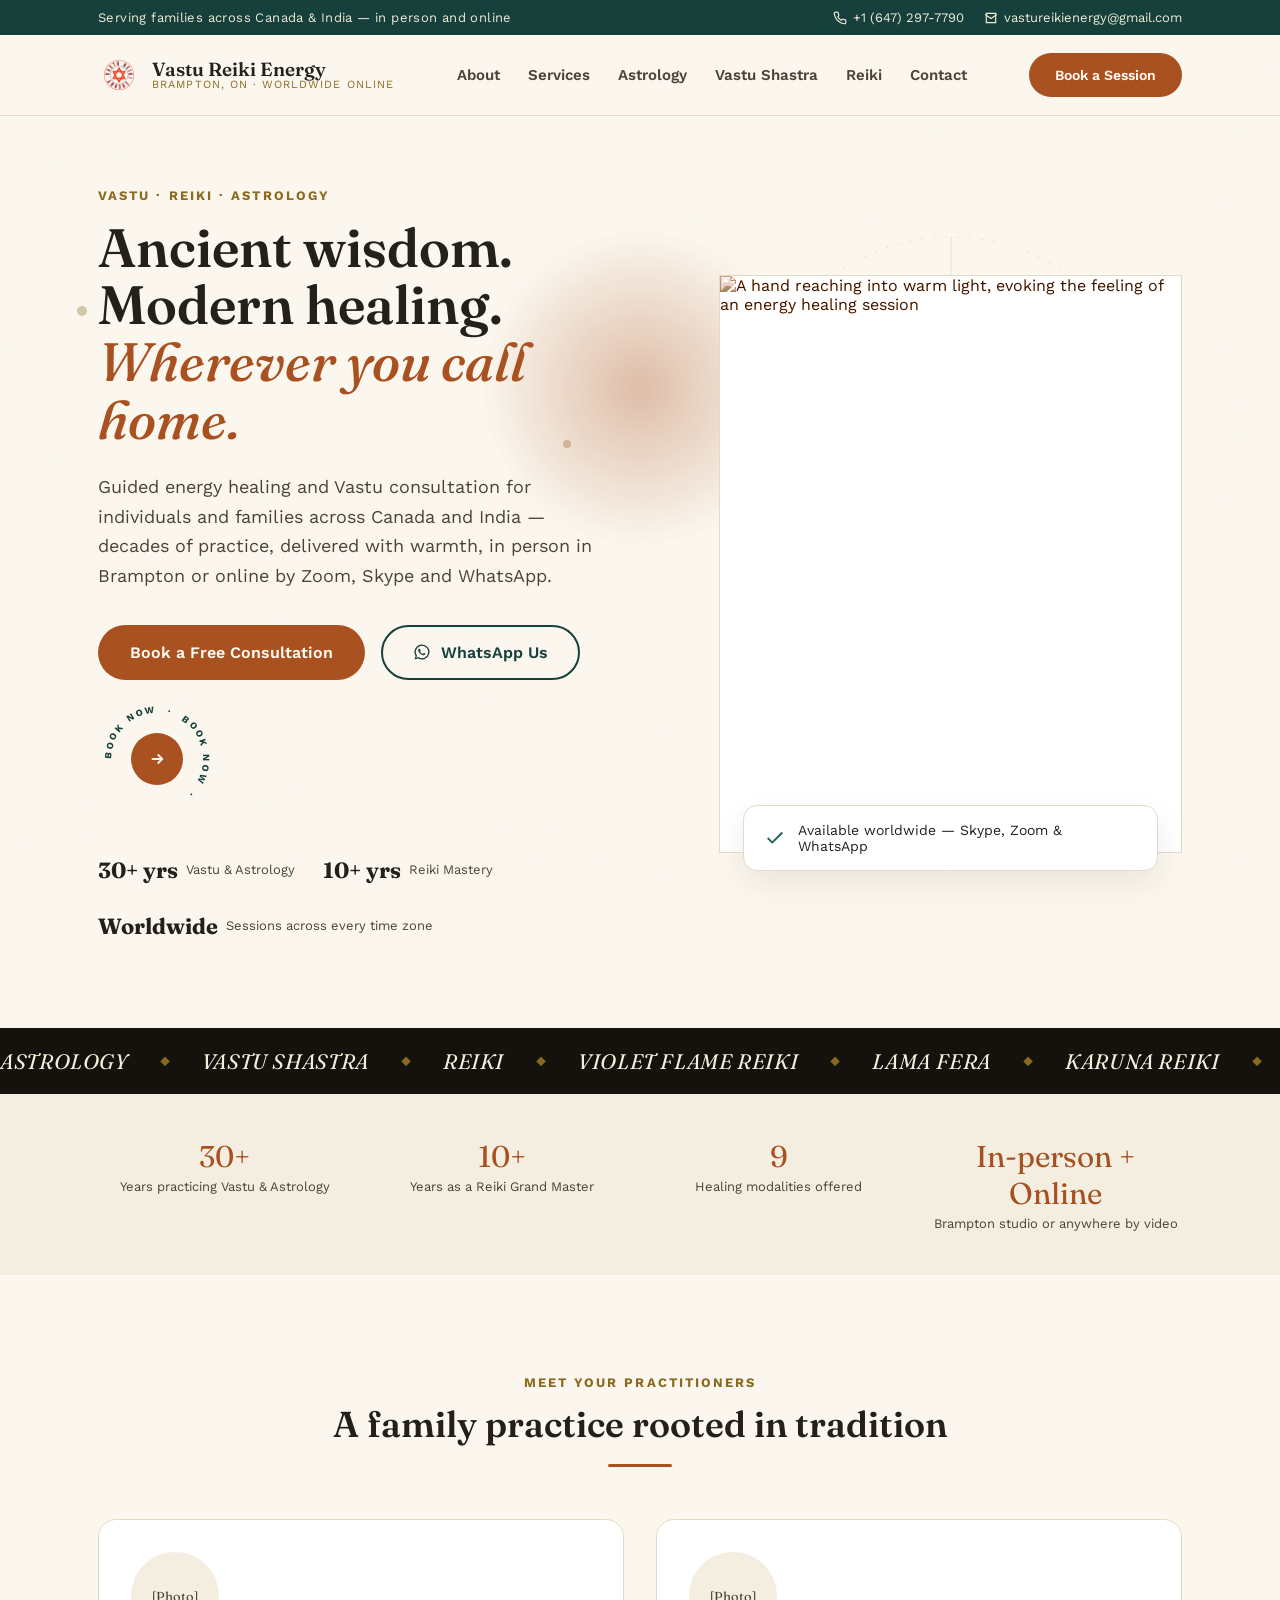
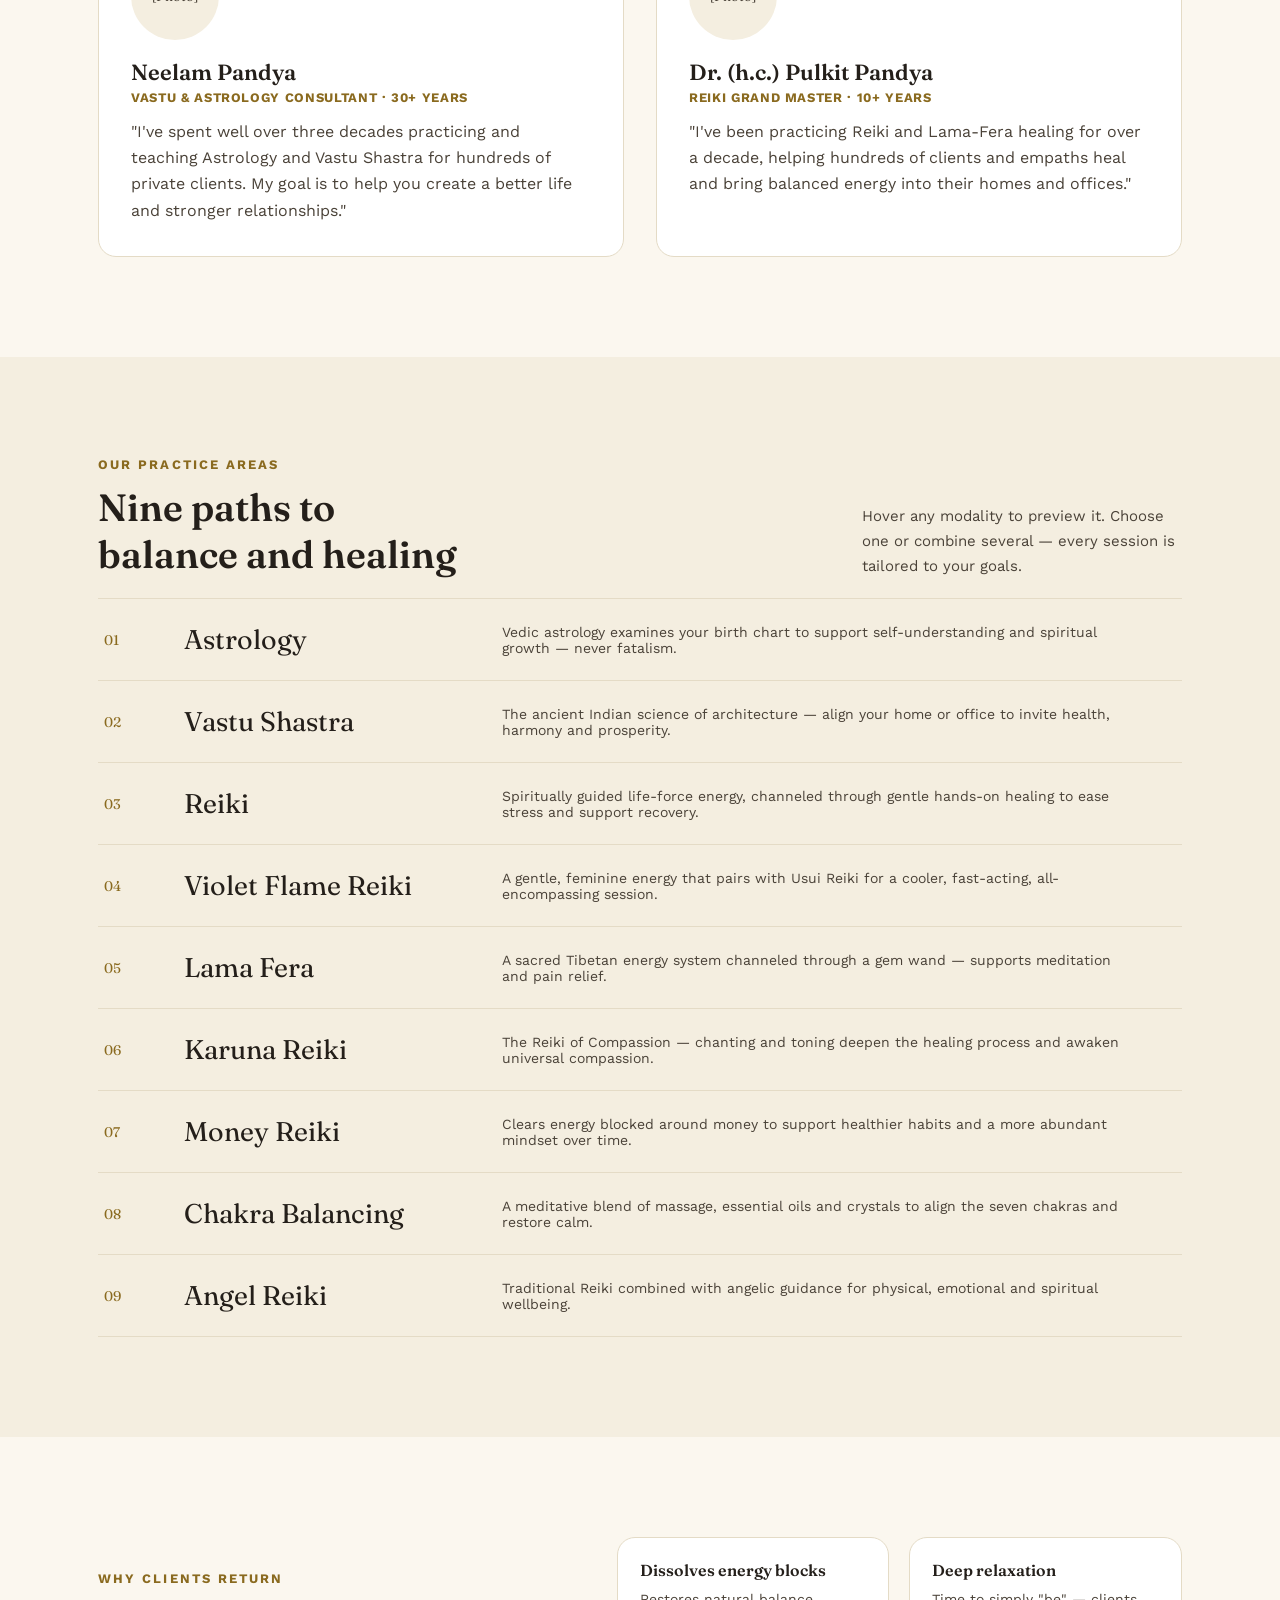
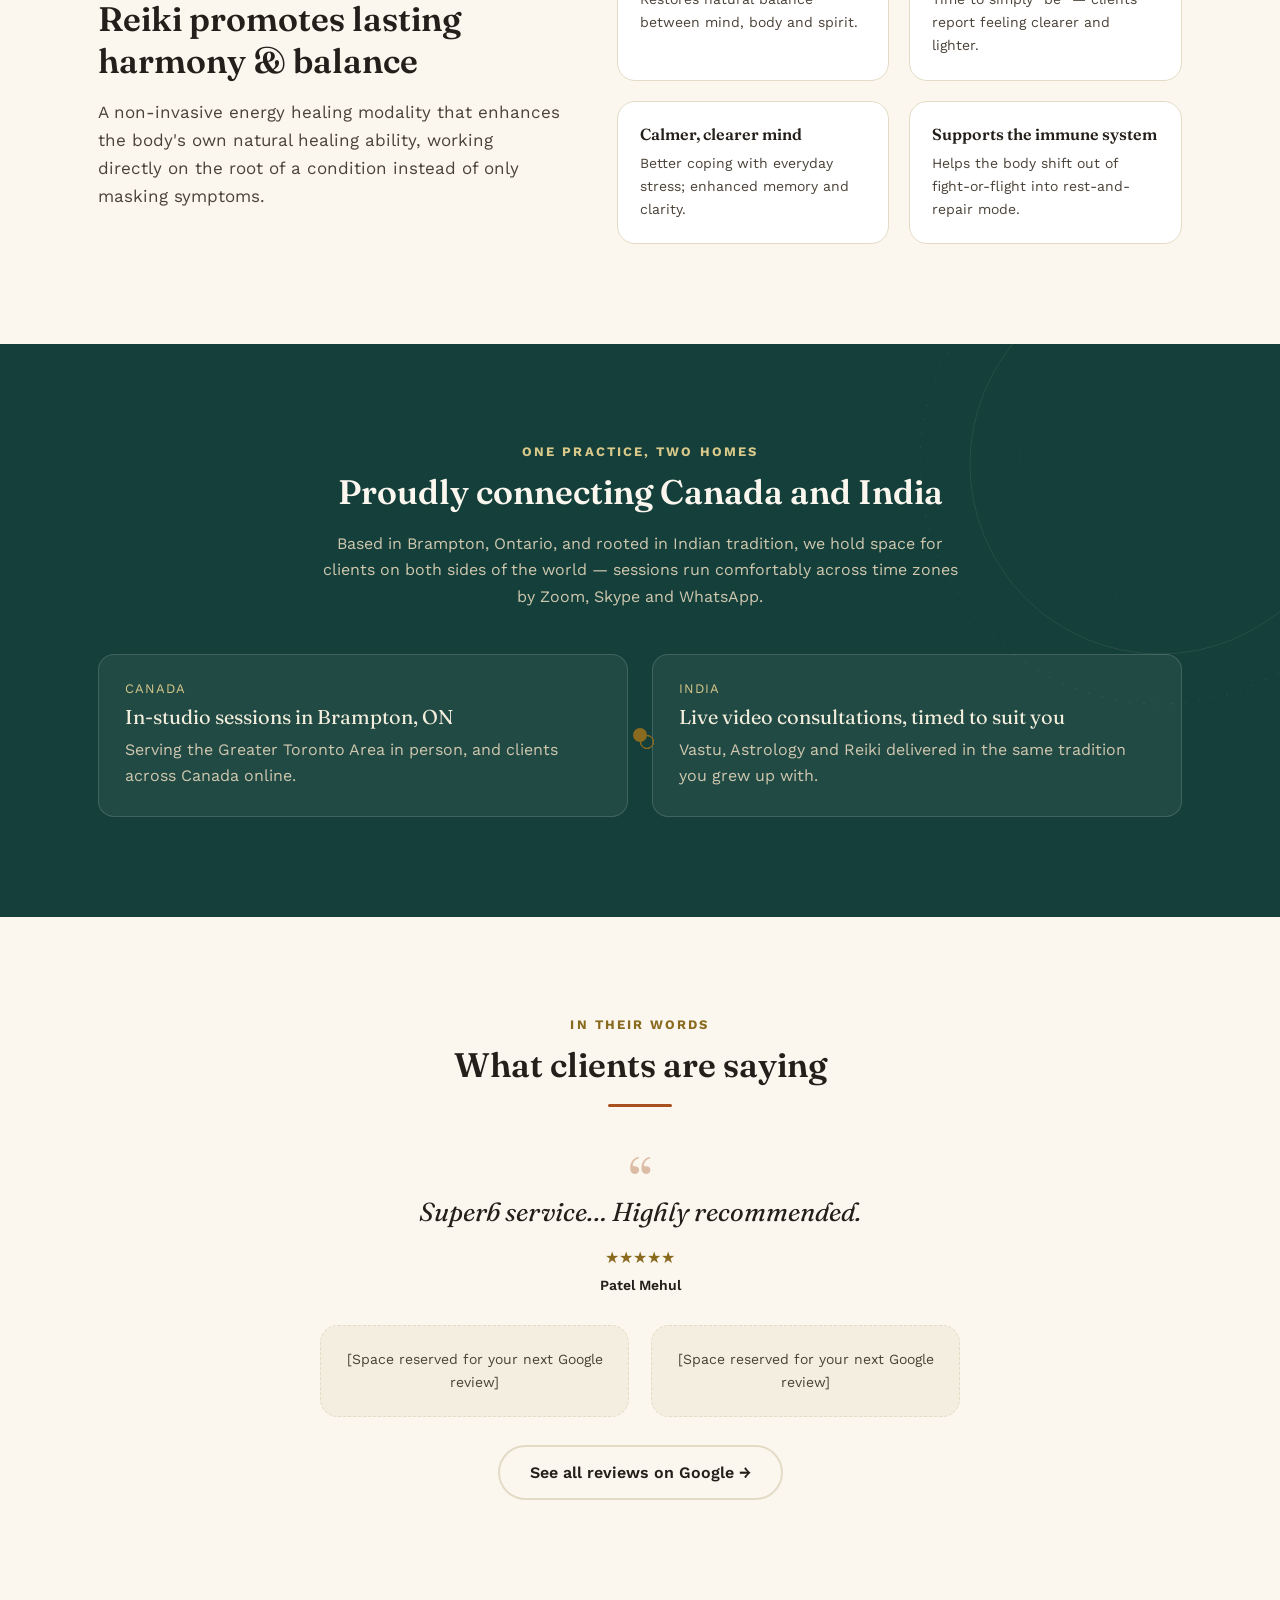
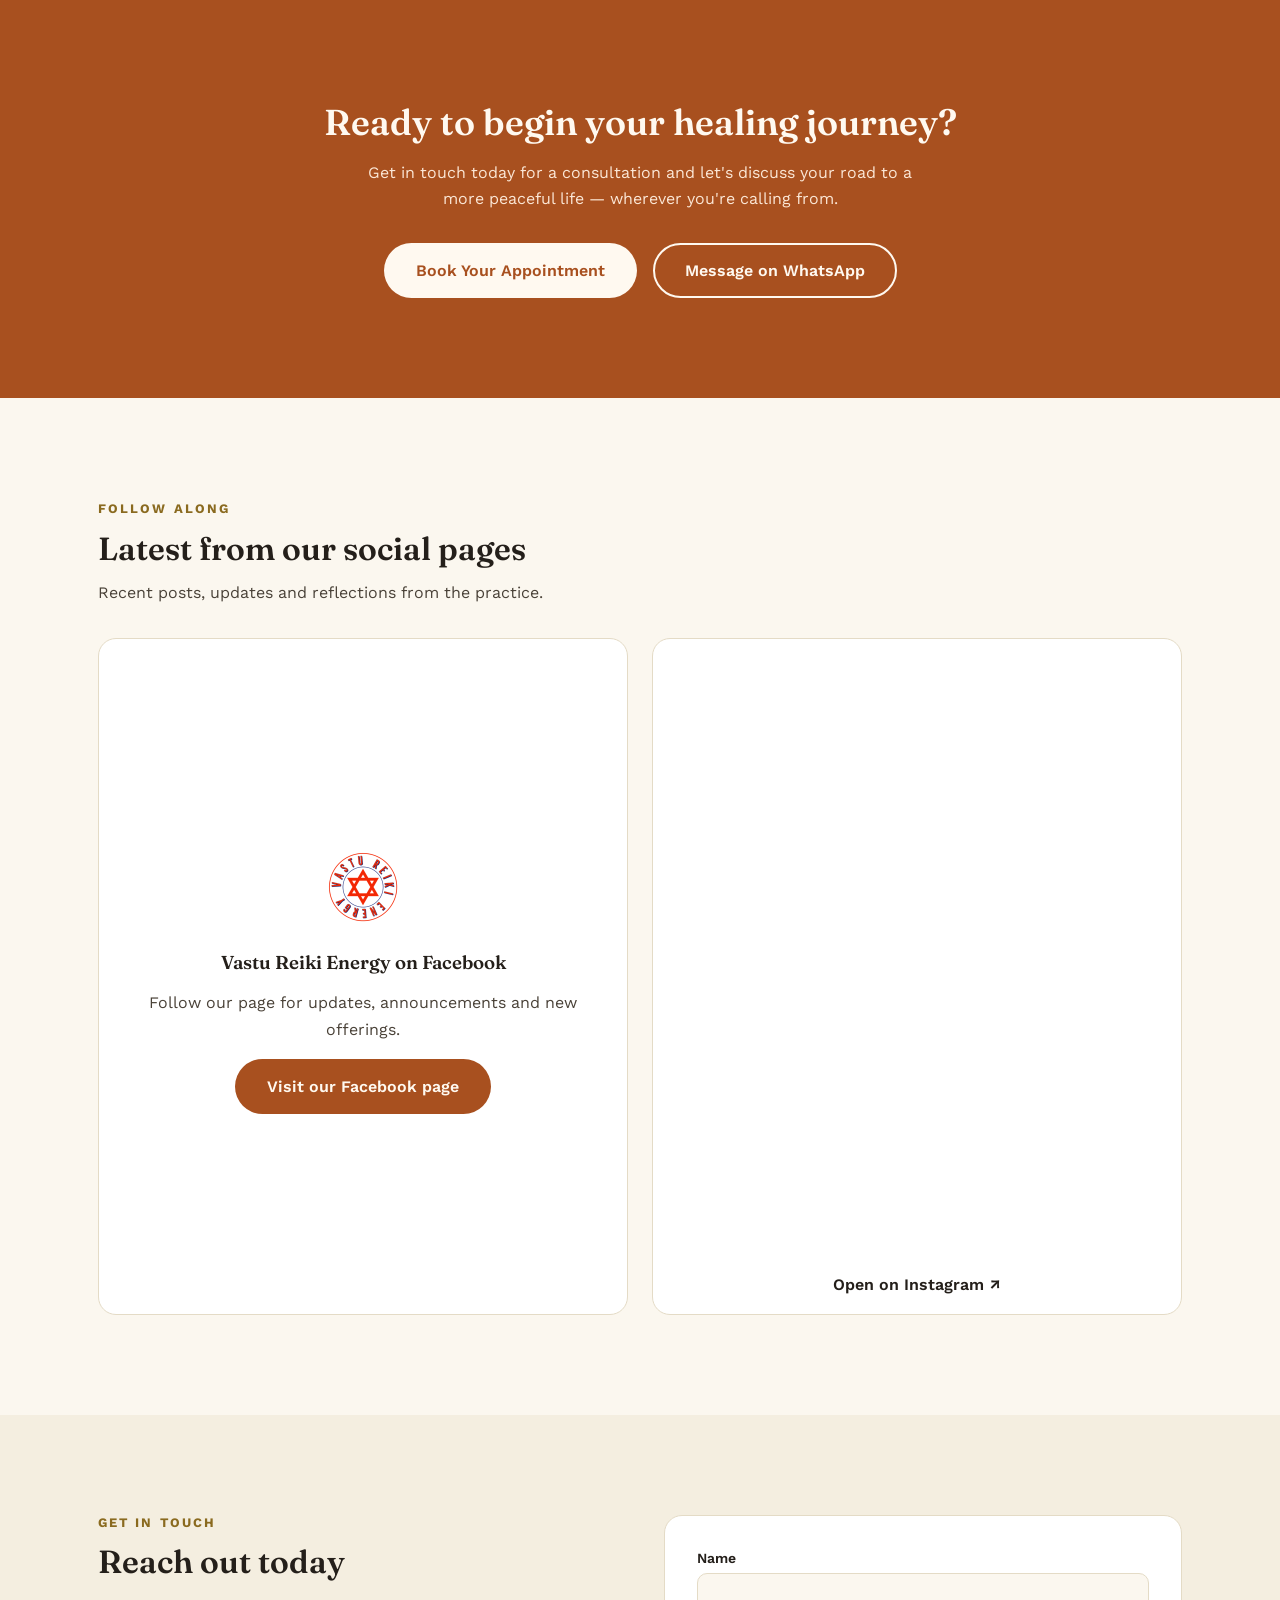
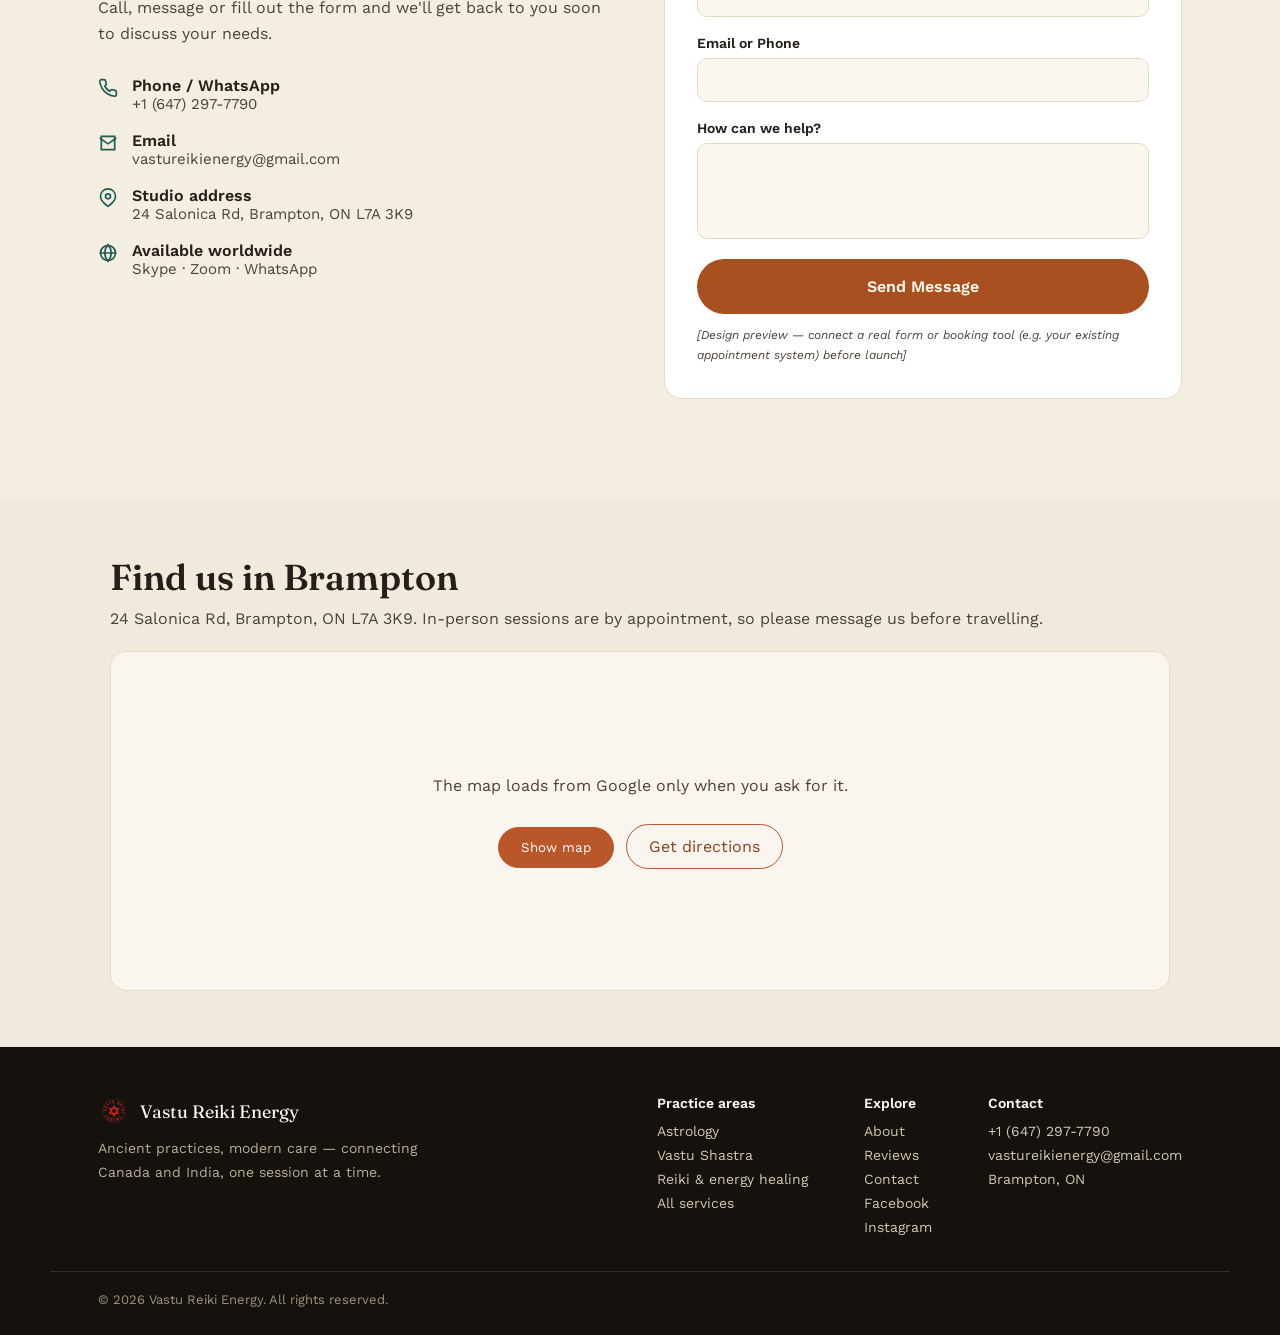
==== commit 297f4aff: "Add click-to-load Google map and directions link Co-Authored-By: Claude Sonnet 5.5 <noreply@anthropi" ====
--- a/index.html
+++ b/index.html
@@ -3,248 +3,628 @@
 <head>
 <meta charset="utf-8">
 <meta name="viewport" content="width=device-width, initial-scale=1">
-<title>Reiki, Astrology &amp; Vastu in Brampton | Vastu Reiki Energy</title>
-<meta name="description" content="A family practice for Reiki, astrology and Vastu in Brampton. Explore personal consultations in person or online, and ask about fees and availability.">
-<link rel="canonical" href="https://www.vastureikienergy.com/">
+<title>Vastu Reiki Energy — Ancient Wisdom, Modern Healing</title>
+<meta name="description" content="Vastu, Reiki and Astrology consultations in Brampton, Ontario and online worldwide — connecting families across Canada and India.">
 <link rel="icon" type="image/png" sizes="32x32" href="images/favicon-32.png">
 <link rel="apple-touch-icon" href="images/apple-touch-icon.png">
-<meta name="theme-color" content="#fbf8f2">
-<meta property="og:type" content="website">
-<meta property="og:title" content="Reiki, Astrology &amp; Vastu in Brampton | Vastu Reiki Energy">
-<meta property="og:description" content="A family practice for Reiki, astrology and Vastu in Brampton. Explore personal consultations in person or online, and ask about fees and availability.">
-<meta property="og:url" content="https://www.vastureikienergy.com/">
-<meta property="og:image" content="https://www.vastureikienergy.com/images/reiki-aura.jpg">
-<meta name="twitter:card" content="summary_large_image">
-<meta name="twitter:title" content="Reiki, Astrology &amp; Vastu in Brampton | Vastu Reiki Energy">
-<meta name="twitter:description" content="A family practice for Reiki, astrology and Vastu in Brampton. Explore personal consultations in person or online, and ask about fees and availability.">
-<meta name="twitter:image" content="https://www.vastureikienergy.com/images/reiki-aura.jpg">
-<link rel="stylesheet" href="site.css">
-<script src="site.js" defer>
-</script>
-<script type="application/ld+json">{"@context": "https://schema.org", "@type": "ProfessionalService", "@id": "https://www.vastureikienergy.com/#business", "name": "Vastu Reiki Energy", "url": "https://www.vastureikienergy.com/", "logo": "https://www.vastureikienergy.com/images/logo.png", "telephone": "+1-647-297-7790", "email": "vastureikienergy@gmail.com", "address": {"@type": "PostalAddress", "streetAddress": "24 Salonica Rd", "addressLocality": "Brampton", "addressRegion": "ON", "postalCode": "L7A 3K9", "addressCountry": "CA"}, "areaServed": ["Canada", "India"], "hasMap": "https://maps.google.com/maps?q=24+Salonica+Rd,+Brampton,+ON+L7A+3K9", "sameAs": ["https://www.facebook.com/vastureikienergy", "https://www.instagram.com/vastureikienergy"], "employee": [{"@type": "Person", "name": "Pulkit Pandya", "jobTitle": "Vastu & Reiki Grand Master"}, {"@type": "Person", "name": "Neelam Pandya", "jobTitle": "Vedic astrologer and Vastu consultant"}]}</script>
-<link rel="stylesheet" href="modern-compact.css">
-</head>
-<body class="theme-home">
-<a class="skip" href="#main">Skip to content</a>
-<header class="site-header">
-<div class="shell header-inner">
-<a class="brand" href="index.html" aria-label="Vastu Reiki Energy home">
-<img src="images/logo.png" width="48" height="48" alt="">
-<span>Vastu Reiki Energy<small>BRAMPTON · ONLINE</small>
-</span>
-</a>
-<button class="menu-toggle" aria-expanded="false" aria-controls="navigation">Menu <span aria-hidden="true">＋</span>
-</button>
-<nav id="navigation" aria-label="Main navigation">
-<a href="reiki.html">Reiki</a>
-<a href="astrology.html">Astrology</a>
-<a href="vastu.html">Vastu</a>
-<a href="index.html#about">Our practice</a>
-<a class="nav-cta" href="https://wa.me/16472977790">Let’s talk <span aria-hidden="true">↗</span>
-</a>
-</nav>
-</div>
-</header>
-<main id="main">
-<section class="home-hero shell visual-home">
-<div class="visual-hero-grid">
-<div>
-<div class="hero-status">
-<span>
-</span> BRAMPTON · ONLINE WORLDWIDE</div>
-<h1>Reiki. Astrology.<br>Vastu.<span>For you and your space.</span>
-</h1>
-<p class="hero-intro">Personal consultations rooted in Indian traditions. Choose your starting point.</p>
-<div class="hero-actions">
-<a class="button dark" href="https://wa.me/16472977790">Ask on WhatsApp <span aria-hidden="true">↗</span>
-</a>
-<a class="text-link" href="#services">Explore services <span aria-hidden="true">↓</span>
-</a>
-</div>
-</div>
-<figure class="hero-art">
-<img src="images/reiki-aura.jpg" alt="Spiritual illustration of a meditating silhouette surrounded by light" width="1100" height="619" decoding="async" fetchpriority="high">
-<figcaption>Reiki · Astrology · Vastu</figcaption>
-</figure>
-</div>
-<div class="availability">
-<span>Brampton, Ontario</span>
-<span>In person + online</span>
-<span>Zoom + WhatsApp</span>
-</div>
+<link rel="preconnect" href="https://fonts.googleapis.com">
+<link href="https://fonts.googleapis.com/css2?family=Fraunces:ital,opsz,wght@0,9..144,400;0,9..144,500;0,9..144,600;0,9..144,700;1,9..144,500&family=Work+Sans:wght@400;500;600;700&display=swap" rel="stylesheet">
+<style>
+  :root{
+    --ivory:#FBF7EF;
+    --paper:#F4EEE0;
+    --ink:#241F1A;
+    --ink-soft:#4A4238;
+    --teal:#1E5C54;
+    --teal-dark:#153F3A;
+    --charcoal:#15120E;
+    --terracotta:#A8501F;
+    --gold:#8A6A1F;
+    --line:#E4DBC6;
+  }
+  *{box-sizing:border-box;}
+  html{scroll-behavior:smooth;}
+  body{margin:0;font-family:'Work Sans',sans-serif;background:var(--ivory);color:var(--ink);}
+  h1,h2,h3{font-family:'Fraunces',serif;font-weight:600;margin:0;color:var(--ink);}
+  p{margin:0;line-height:1.65;color:var(--ink-soft);}
+  a{color:inherit;text-decoration:none;}
+  button{font-family:inherit;cursor:pointer;}
+  img{max-width:100%;}
+  .btn{position:relative;display:inline-flex;align-items:center;gap:10px;padding:16px 30px;border-radius:999px;font-size:16px;font-weight:600;border:2px solid transparent;transition:transform .2s ease,box-shadow .2s ease;}
+  .btn:hover{box-shadow:0 10px 26px rgba(36,31,26,.18);}
+  .btn:focus-visible{outline:3px solid var(--gold);outline-offset:2px;}
+  .btn-primary{background:var(--terracotta);color:#FFF9F0;}
+  .btn-outline{background:transparent;color:var(--teal-dark);border-color:var(--teal-dark);}
+  .btn-ghost{background:var(--ivory);color:var(--ink);border-color:var(--line);}
+  .magnetic{transition:transform .25s cubic-bezier(.2,.8,.2,1),box-shadow .2s ease;}
+  .container{max-width:1180px;margin:0 auto;padding-left:48px;padding-right:48px;}
+  .eyebrow{font-size:13px;letter-spacing:.16em;text-transform:uppercase;color:var(--gold);font-weight:700;}
+  .card{background:#FFFFFF;border:1px solid var(--line);border-radius:18px;transition:transform .25s ease,box-shadow .25s ease;}
+  .card:hover{transform:translateY(-5px);box-shadow:0 18px 36px rgba(36,31,26,.10);}
+  section{padding:100px 0;}
+  .divider{width:64px;height:3px;background:var(--terracotta);border-radius:2px;}
+  nav a{font-size:15px;font-weight:600;color:var(--ink-soft);position:relative;}
+  nav a::after{content:'';position:absolute;left:0;right:100%;bottom:-4px;height:2px;background:var(--terracotta);transition:right .25s ease;}
+  nav a:hover{color:var(--terracotta);}
+  nav a:hover::after{right:0;}
+  .mobile-menu-btn{display:none;}
+  .mobile-nav-panel{display:none;}
+  .duo{position:relative;overflow:hidden;border-radius:inherit;}
+  .duo img{display:block;width:100%;height:100%;object-fit:cover;filter:grayscale(55%) contrast(1.05);}
+  .duo::after{content:'';position:absolute;inset:0;background:linear-gradient(150deg,var(--terracotta) 0%,var(--teal-dark) 100%);mix-blend-mode:color;opacity:.5;pointer-events:none;}
+
+  .kin{display:block;opacity:0;transform:translateY(36px);animation:riseIn .9s cubic-bezier(.2,.8,.2,1) forwards;}
+  .kin.d1{animation-delay:.05s;}
+  .kin.d2{animation-delay:.22s;}
+  .kin.d3{animation-delay:.39s;}
+  .fade-in{opacity:0;animation:fadeIn .8s ease forwards;}
+  .fade-in.d4{animation-delay:.6s;}
+  .fade-in.d5{animation-delay:.75s;}
+  @keyframes riseIn{to{opacity:1;transform:translateY(0);}}
+  @keyframes fadeIn{to{opacity:1;}}
+
+  .reveal{opacity:0;transform:translateY(22px);transition:opacity .7s cubic-bezier(.2,.7,.2,1),transform .7s cubic-bezier(.2,.7,.2,1);}
+  .reveal.is-visible{opacity:1;transform:translateY(0);}
+  .stagger > *{opacity:0;transform:translateY(18px);transition:opacity .6s ease,transform .6s ease;}
+  .stagger.is-visible > *{opacity:1;transform:translateY(0);}
+  .stagger.is-visible > *:nth-child(1){transition-delay:.02s;}
+  .stagger.is-visible > *:nth-child(2){transition-delay:.08s;}
+  .stagger.is-visible > *:nth-child(3){transition-delay:.14s;}
+  .stagger.is-visible > *:nth-child(4){transition-delay:.20s;}
+  .stagger.is-visible > *:nth-child(5){transition-delay:.26s;}
+  .stagger.is-visible > *:nth-child(6){transition-delay:.32s;}
+  .stagger.is-visible > *:nth-child(7){transition-delay:.38s;}
+  .stagger.is-visible > *:nth-child(8){transition-delay:.44s;}
+  .stagger.is-visible > *:nth-child(9){transition-delay:.50s;}
+
+  @keyframes floatDot{0%,100%{transform:translateY(0);}50%{transform:translateY(-16px);}}
+  @keyframes pulseRing{0%{transform:translate(-50%,-50%) scale(.55);opacity:.6;}100%{transform:translate(-50%,-50%) scale(1.9);opacity:0;}}
+  @keyframes spinSlow{from{transform:rotate(0deg);}to{transform:rotate(360deg);}}
+  @keyframes spinSlowReverse{from{transform:rotate(360deg);}to{transform:rotate(0deg);}}
+  @keyframes breathe{0%,100%{opacity:.35;transform:scale(1);}50%{opacity:.6;transform:scale(1.06);}}
+  @keyframes marqueeScroll{from{transform:translateX(0);}to{transform:translateX(-50%);}}
+  .float-dot{position:absolute;border-radius:50%;background:var(--gold);opacity:.35;animation:floatDot 5s ease-in-out infinite;}
+  .mandala{position:absolute;pointer-events:none;}
+  .mandala.spin{animation:spinSlow 70s linear infinite;}
+  .mandala.spin-rev{animation:spinSlowReverse 90s linear infinite;}
+  .energy-glow{animation:breathe 4.5s ease-in-out infinite;}
+  .connector-pulse span{position:absolute;top:50%;left:50%;width:14px;height:14px;border-radius:50%;background:var(--gold);transform:translate(-50%,-50%);}
+  .connector-pulse i{position:absolute;top:50%;left:50%;width:14px;height:14px;border-radius:50%;border:1.5px solid var(--gold);animation:pulseRing 2.4s ease-out infinite;}
+  .connector-pulse i:nth-child(2){animation-delay:.8s;}
+  .connector-pulse i:nth-child(3){animation-delay:1.6s;}
+  #cursor-glow{position:absolute;top:0;left:0;width:320px;height:320px;border-radius:50%;pointer-events:none;background:radial-gradient(circle,rgba(168,80,31,.35) 0%,rgba(168,80,31,0) 70%);filter:blur(6px);will-change:transform;}
+
+  .badge-cta{position:relative;width:118px;height:118px;flex-shrink:0;}
+  .badge-cta svg.ring{position:absolute;inset:0;animation:spinSlow 16s linear infinite;}
+  .badge-cta .core{position:absolute;top:50%;left:50%;transform:translate(-50%,-50%);width:52px;height:52px;border-radius:50%;background:var(--terracotta);display:flex;align-items:center;justify-content:center;}
+
+  .marquee-band{background:var(--charcoal);overflow:hidden;padding:20px 0;}
+  .marquee-track{display:flex;gap:32px;white-space:nowrap;width:max-content;animation:marqueeScroll 32s linear infinite;}
+  .marquee-track span.word{font-family:'Fraunces',serif;font-style:italic;font-size:21px;color:#F3EEDC;text-transform:uppercase;letter-spacing:.03em;}
+  .marquee-track span.dot{color:var(--gold);font-size:14px;align-self:center;}
+
+  #scroll-progress{position:fixed;top:0;left:0;height:3px;background:var(--terracotta);width:0%;z-index:100;transition:width .1s linear;}
+
+  .service-index{border-top:1px solid var(--line);}
+  .service-row{display:grid;grid-template-columns:56px 1fr 2.1fr 32px;align-items:center;gap:24px;padding:24px 6px;border-bottom:1px solid var(--line);cursor:pointer;transition:background .25s ease,padding-left .25s ease;}
+  .service-row:hover{background:var(--paper);padding-left:16px;}
+  .service-row .num{font-family:'Fraunces',serif;font-size:14px;color:var(--gold);}
+  .service-row .name{font-family:'Fraunces',serif;font-size:27px;transition:color .2s ease;}
+  .service-row:hover .name{color:var(--terracotta);}
+  .service-row .desc{font-size:14px;color:var(--ink-soft);}
+  .service-row .arrow{font-size:22px;color:var(--terracotta);opacity:0;transform:translateX(-8px);transition:all .25s ease;}
+  .service-row:hover .arrow{opacity:1;transform:translateX(0);}
+  .service-row .mobile-thumb{display:none;}
+  .service-preview{position:fixed;top:0;left:0;width:220px;height:280px;border-radius:16px;overflow:hidden;pointer-events:none;opacity:0;transform:scale(.92);transition:opacity .22s ease,transform .22s ease;z-index:60;box-shadow:0 26px 50px rgba(20,17,14,.32);}
+  .service-preview.is-active{opacity:1;transform:scale(1);}
+
+  @media (prefers-reduced-motion: reduce){
+    .reveal,.stagger > *{opacity:1 !important;transform:none !important;transition:none !important;}
+    .kin,.fade-in{opacity:1 !important;transform:none !important;animation:none !important;}
+    .float-dot,.mandala.spin,.mandala.spin-rev,.energy-glow,.connector-pulse i,.marquee-track,.badge-cta svg.ring{animation:none !important;}
+    .card:hover{transform:none;}
+    #cursor-glow{display:none;}
+  }
+  @media (max-width:900px){
+    .container{padding-left:24px;padding-right:24px;}
+    section{padding:64px 0;}
+    .hide-mobile{display:none !important;}
+    .grid-2{grid-template-columns:1fr !important;}
+    .grid-3{grid-template-columns:1fr !important;}
+    .grid-4{grid-template-columns:1fr 1fr !important;}
+    h1{font-size:38px !important;}
+    .mobile-menu-btn{display:inline-flex !important;align-items:center;justify-content:center;}
+    .mobile-nav-panel.is-open{display:flex;}
+    .connector-pulse,.mandala,#cursor-glow{display:none !important;}
+    .service-row{grid-template-columns:36px 48px 1fr 24px;}
+    .service-row .desc{display:none;}
+    .service-row .mobile-thumb{display:block;width:48px;height:48px;border-radius:10px;object-fit:cover;}
+    .service-preview{display:none !important;}
+    .badge-cta{display:none;}
+  }
+  html{scroll-padding-top:96px;}
+</style>
+
+  <link rel="canonical" href="https://www.vastureikienergy.com/">
+  <meta property="og:type" content="website">
+  <meta property="og:site_name" content="Vastu Reiki Energy">
+  <meta property="og:title" content="Vastu Reiki Energy — Ancient Wisdom, Modern Healing">
+  <meta property="og:description" content="Vastu, Reiki and Astrology consultations in Brampton, Ontario and online worldwide — connecting families across Canada and India.">
+  <meta property="og:url" content="https://www.vastureikienergy.com/">
+  <meta property="og:image" content="https://www.vastureikienergy.com/images/hero.jpg">
+  <meta property="og:locale" content="en_CA">
+  <meta name="twitter:card" content="summary_large_image">
+  <meta name="twitter:title" content="Vastu Reiki Energy — Ancient Wisdom, Modern Healing">
+  <meta name="twitter:description" content="Vastu, Reiki and Astrology consultations in Brampton, Ontario and online worldwide — connecting families across Canada and India.">
+  <meta name="twitter:image" content="https://www.vastureikienergy.com/images/hero.jpg">
+
+  <script type="application/ld+json">{
+  "@context": "https://schema.org",
+  "@type": "ProfessionalService",
+  "name": "Vastu Reiki Energy",
+  "description": "Vastu Shastra, Reiki energy healing and Vedic Astrology consultations, serving clients across Canada and India in person and online.",
+  "url": "https://www.vastureikienergy.com/",
+  "image": "https://www.vastureikienergy.com/images/hero.jpg",
+  "logo": "https://www.vastureikienergy.com/images/logo.png",
+  "telephone": "+1-647-297-7790",
+  "email": "vastureikienergy@gmail.com",
+  "address": {
+    "@type": "PostalAddress",
+    "addressLocality": "Brampton",
+    "addressRegion": "ON",
+    "addressCountry": "CA"
+  },
+  "areaServed": [
+    {
+      "@type": "Country",
+      "name": "Canada"
+    },
+    {
+      "@type": "Country",
+      "name": "India"
+    }
+  ],
+  "priceRange": "$$",
+  "hasMap": "https://maps.google.com/maps?q=24+Salonica+Rd,+Brampton,+ON+L7A+3K9", "sameAs": [
+    "https://www.facebook.com/vastureikienergy",
+    "https://www.instagram.com/vastureikienergy"
+  ],
+  "employee": [
+    {
+      "@type": "Person",
+      "name": "Pulkit Pandya",
+      "jobTitle": "Vastu & Reiki Grand Master"
+    },
+    {
+      "@type": "Person",
+      "name": "Neelam Pandya",
+      "jobTitle": "Vedic astrologer and Vastu consultant"
+    }
+  ]
+}</script>
+  </head>
+<body>
+
+<svg aria-hidden="true" style="position:fixed;inset:0;width:100%;height:100%;pointer-events:none;z-index:40;opacity:.045;mix-blend-mode:overlay;">
+  <filter id="grainFilter"><feTurbulence type="fractalNoise" baseFrequency="0.85" numOctaves="2" stitchTiles="stitch"/></filter>
+  <rect width="100%" height="100%" filter="url(#grainFilter)"/>
+</svg>
+<div id="scroll-progress"></div>
+
+<div style="width:100%;min-height:100vh;background:var(--ivory);">
+
+  <div style="background:var(--teal-dark);color:#EFE9D8;">
+    <div class="container" style="display:flex;justify-content:space-between;align-items:center;padding-top:10px;padding-bottom:10px;flex-wrap:wrap;gap:8px;">
+      <div style="font-size:13px;letter-spacing:.03em;">Serving families across Canada &amp; India — in person and online</div>
+      <div style="display:flex;gap:20px;font-size:13px;" class="hide-mobile">
+        <a href="tel:+16472977790" style="display:flex;align-items:center;gap:6px;">
+          <svg width="14" height="14" viewBox="0 0 24 24" fill="none" stroke="currentColor" stroke-width="2"><path d="M22 16.92v3a2 2 0 0 1-2.18 2 19.79 19.79 0 0 1-8.63-3.07 19.5 19.5 0 0 1-6-6 19.79 19.79 0 0 1-3.07-8.67A2 2 0 0 1 4.11 2h3a2 2 0 0 1 2 1.72c.127.96.361 1.903.7 2.81a2 2 0 0 1-.45 2.11L8.09 9.91a16 16 0 0 0 6 6l1.27-1.27a2 2 0 0 1 2.11-.45c.907.339 1.85.573 2.81.7A2 2 0 0 1 22 16.92z"/></svg>
+          +1 (647) 297-7790
+        </a>
+        <a href="mailto:vastureikienergy@gmail.com" style="display:flex;align-items:center;gap:6px;">
+          <svg width="14" height="14" viewBox="0 0 24 24" fill="none" stroke="currentColor" stroke-width="2"><path d="M4 4h16v16H4z"/><path d="m22 6-10 7L2 6"/></svg>
+          vastureikienergy@gmail.com
+        </a>
+      </div>
+    </div>
+  </div>
+
+  <header style="border-bottom:1px solid var(--line);background:var(--ivory);position:sticky;top:0;z-index:20;">
+    <div class="container" style="display:flex;align-items:center;justify-content:space-between;padding-top:18px;padding-bottom:18px;">
+      <a href="#top" style="display:flex;align-items:center;gap:12px;">
+        <img src="images/logo.png" alt="Vastu Reiki Energy logo" width="42" height="42" style="display:block;">
+        <div style="line-height:1.1;">
+          <div style="font-family:'Fraunces',serif;font-size:19px;font-weight:600;">Vastu Reiki Energy</div>
+          <div style="font-size:11px;letter-spacing:.1em;text-transform:uppercase;color:var(--gold);">Brampton, ON &middot; Worldwide Online</div>
+        </div>
+      </a>
+      <nav class="hide-mobile" style="display:flex;gap:28px;align-items:center;">
+        <a href="#about">About</a>
+        <a href="#services">Services</a>
+        <a href="astrology.html">Astrology</a>
+        <a href="vastu.html">Vastu Shastra</a>
+        <a href="reiki.html">Reiki</a>
+        <a href="#contact">Contact</a>
+      </nav>
+      <a href="#book" class="btn btn-primary magnetic hide-mobile" style="padding:12px 24px;font-size:14px;">Book a Session</a>
+      <button aria-label="Toggle navigation menu" aria-expanded="false" id="menuToggle" class="mobile-menu-btn" style="background:none;border:1px solid var(--line);border-radius:10px;width:44px;height:44px;">
+        <svg width="24" height="24" viewBox="0 0 24 24" fill="none" stroke="var(--ink)" stroke-width="2"><path d="M3 6h18M3 12h18M3 18h18"/></svg>
+      </button>
+    </div>
+    <div class="mobile-nav-panel" id="mobileNavPanel" style="flex-direction:column;padding:8px 24px 24px;gap:4px;border-top:1px solid var(--line);">
+      <a href="#about" style="padding:12px 0;font-size:16px;">About</a>
+      <a href="#services" style="padding:12px 0;font-size:16px;">Services</a>
+      <a href="astrology.html" style="padding:12px 0;font-size:16px;">Astrology</a>
+      <a href="vastu.html" style="padding:12px 0;font-size:16px;">Vastu Shastra</a>
+      <a href="reiki.html" style="padding:12px 0;font-size:16px;">Reiki</a>
+      <a href="#contact" style="padding:12px 0;font-size:16px;">Contact</a>
+      <a href="#book" class="btn btn-primary" style="margin-top:10px;justify-content:center;">Book a Session</a>
+    </div>
+  </header>
+
+  <section id="top" style="padding-top:72px;padding-bottom:0;position:relative;overflow:hidden;">
+    <div id="hero-glow-zone" style="position:relative;">
+      <div id="cursor-glow" aria-hidden="true"></div>
+      <div class="float-dot" style="width:10px;height:10px;top:14%;left:6%;animation-delay:0s;" aria-hidden="true"></div>
+      <div class="float-dot" style="width:6px;height:6px;top:70%;left:12%;animation-delay:1.2s;" aria-hidden="true"></div>
+      <div class="float-dot" style="width:8px;height:8px;top:30%;left:44%;animation-delay:2.1s;" aria-hidden="true"></div>
+      <div class="container grid-2" style="display:grid;grid-template-columns:1.1fr .9fr;gap:56px;align-items:center;position:relative;padding-bottom:88px;">
+        <div>
+          <div class="eyebrow fade-in" style="opacity:0;animation-delay:0s;">Vastu &middot; Reiki &middot; Astrology</div>
+          <h1 style="font-size:54px;line-height:1.06;margin-top:16px;overflow:hidden;">
+            <span class="kin d1">Ancient wisdom.</span>
+            <span class="kin d2">Modern healing.</span>
+            <span class="kin d3" style="color:var(--terracotta);font-style:italic;font-weight:500;">Wherever you call home.</span>
+          </h1>
+          <p class="fade-in d4" style="font-size:18px;margin-top:24px;max-width:520px;">Guided energy healing and Vastu consultation for individuals and families across Canada and India — decades of practice, delivered with warmth, in person in Brampton or online by Zoom, Skype and WhatsApp.</p>
+          <div class="fade-in d5" style="display:flex;gap:20px;margin-top:34px;flex-wrap:wrap;align-items:center;">
+            <div style="display:flex;gap:16px;flex-wrap:wrap;">
+              <a href="#book" class="btn btn-primary magnetic">Book a Free Consultation</a>
+              <a href="https://wa.me/16472977790" class="btn btn-outline magnetic">
+                <svg width="18" height="18" viewBox="0 0 24 24" fill="currentColor"><path d="M12 2a10 10 0 0 0-8.5 15.2L2 22l4.9-1.4A10 10 0 1 0 12 2zm0 18.2a8.2 8.2 0 0 1-4.2-1.2l-.3-.2-3 .8.8-2.9-.2-.3A8.2 8.2 0 1 1 12 20.2zm4.5-6.1c-.2-.1-1.5-.7-1.7-.8-.2-.1-.4-.1-.6.1-.2.2-.7.8-.8 1-.2.2-.3.2-.5.1-.2-.1-1-.4-2-1.2-.7-.6-1.2-1.4-1.4-1.6-.1-.2 0-.4.1-.5.1-.1.2-.3.4-.4.1-.1.2-.2.2-.4.1-.1 0-.3 0-.4 0-.1-.6-1.5-.8-2-.2-.5-.4-.4-.6-.4h-.5c-.2 0-.4.1-.6.3-.2.2-.8.8-.8 1.9s.8 2.2.9 2.4c.1.2 1.6 2.5 4 3.5.6.2 1 .4 1.3.5.6.2 1.1.2 1.5.1.5-.1 1.5-.6 1.7-1.2.2-.6.2-1.1.1-1.2-.1-.1-.2-.2-.4-.3z"/></svg>
+                WhatsApp Us
+              </a>
+            </div>
+            <div class="badge-cta" aria-hidden="true">
+              <svg class="ring" viewBox="0 0 118 118">
+                <defs><path id="circlePath" d="M59,59 m-46,0 a46,46 0 1,1 92,0 a46,46 0 1,1 -92,0"/></defs>
+                <text font-size="9.5" fill="var(--teal-dark)" letter-spacing="2.2" font-family="Work Sans, sans-serif" font-weight="700">
+                  <textPath href="#circlePath">BOOK NOW &nbsp;&middot;&nbsp; BOOK NOW &nbsp;&middot;&nbsp; </textPath>
+                </text>
+              </svg>
+              <div class="core">
+                <svg width="18" height="18" viewBox="0 0 24 24" fill="none" stroke="#FFF9F0" stroke-width="2.4"><path d="M5 12h14M13 6l6 6-6 6"/></svg>
+              </div>
+            </div>
+          </div>
+          <div class="fade-in d5" style="display:flex;gap:28px;margin-top:38px;flex-wrap:wrap;">
+            <div style="display:flex;align-items:center;gap:8px;"><strong style="font-family:'Fraunces',serif;font-size:22px;">30+ yrs</strong><span style="font-size:13px;color:var(--ink-soft);">Vastu &amp; Astrology</span></div>
+            <div style="display:flex;align-items:center;gap:8px;"><strong style="font-family:'Fraunces',serif;font-size:22px;">10+ yrs</strong><span style="font-size:13px;color:var(--ink-soft);">Reiki Mastery</span></div>
+            <div style="display:flex;align-items:center;gap:8px;"><strong style="font-family:'Fraunces',serif;font-size:22px;">Worldwide</strong><span style="font-size:13px;color:var(--ink-soft);">Sessions across every time zone</span></div>
+          </div>
+        </div>
+        <div class="fade-in d4" style="position:relative;">
+          <svg class="mandala spin" width="440" height="440" viewBox="0 0 440 440" style="top:-58px;left:50%;transform:translateX(-50%);opacity:.16;" aria-hidden="true">
+            <circle cx="220" cy="220" r="200" fill="none" stroke="#A8501F" stroke-width="1" stroke-dasharray="2 10"/>
+            <circle cx="220" cy="220" r="160" fill="none" stroke="#A8501F" stroke-width="1"/>
+            <circle cx="220" cy="220" r="120" fill="none" stroke="#8A6A1F" stroke-width="1" stroke-dasharray="1 8"/>
+            <g stroke="#8A6A1F" stroke-width="1">
+              <path d="M220 20v40M220 380v40M20 220h40M380 220h40M75 75l28 28M337 337l28 28M75 365l28-28M337 103l28-28" />
+            </g>
+          </svg>
+          <div class="card energy-glow duo" style="padding:0;position:relative;z-index:1;aspect-ratio:4/5;">
+            <img src="images/hero.jpg" alt="A hand reaching into warm light, evoking the feeling of an energy healing session">
+          </div>
+          <div style="position:absolute;bottom:-18px;left:24px;right:24px;background:#FFFFFF;border:1px solid var(--line);border-radius:14px;padding:16px 20px;display:flex;align-items:center;gap:12px;box-shadow:0 12px 30px rgba(36,31,26,.08);z-index:2;">
+            <svg width="22" height="22" viewBox="0 0 24 24" fill="none" stroke="var(--teal)" stroke-width="2"><path d="M20 6 9 17l-5-5"/></svg>
+            <span style="font-size:14px;">Available worldwide &mdash; Skype, Zoom &amp; WhatsApp</span>
+          </div>
+        </div>
+      </div>
+    </div>
+    <div class="marquee-band">
+      <div class="marquee-track">
+        <span class="word">Astrology</span><span class="dot">&#9670;</span>
+        <span class="word">Vastu Shastra</span><span class="dot">&#9670;</span>
+        <span class="word">Reiki</span><span class="dot">&#9670;</span>
+        <span class="word">Violet Flame Reiki</span><span class="dot">&#9670;</span>
+        <span class="word">Lama Fera</span><span class="dot">&#9670;</span>
+        <span class="word">Karuna Reiki</span><span class="dot">&#9670;</span>
+        <span class="word">Money Reiki</span><span class="dot">&#9670;</span>
+        <span class="word">Chakra Balancing</span><span class="dot">&#9670;</span>
+        <span class="word">Angel Reiki</span><span class="dot">&#9670;</span>
+        <span class="word">Astrology</span><span class="dot">&#9670;</span>
+        <span class="word">Vastu Shastra</span><span class="dot">&#9670;</span>
+        <span class="word">Reiki</span><span class="dot">&#9670;</span>
+        <span class="word">Violet Flame Reiki</span><span class="dot">&#9670;</span>
+        <span class="word">Lama Fera</span><span class="dot">&#9670;</span>
+        <span class="word">Karuna Reiki</span><span class="dot">&#9670;</span>
+        <span class="word">Money Reiki</span><span class="dot">&#9670;</span>
+        <span class="word">Chakra Balancing</span><span class="dot">&#9670;</span>
+        <span class="word">Angel Reiki</span><span class="dot">&#9670;</span>
+      </div>
+    </div>
+  </section>
+
+  <section style="background:var(--paper);padding:44px 0;">
+    <div class="container grid-4 stagger" style="display:grid;grid-template-columns:repeat(4,1fr);gap:24px;text-align:center;">
+      <div>
+        <div style="font-family:'Fraunces',serif;font-size:30px;color:var(--terracotta);" data-count-target="30" data-count-suffix="+">0+</div>
+        <div style="font-size:13px;color:var(--ink-soft);margin-top:4px;">Years practicing Vastu &amp; Astrology</div>
+      </div>
+      <div>
+        <div style="font-family:'Fraunces',serif;font-size:30px;color:var(--terracotta);" data-count-target="10" data-count-suffix="+">0+</div>
+        <div style="font-size:13px;color:var(--ink-soft);margin-top:4px;">Years as a Reiki Grand Master</div>
+      </div>
+      <div>
+        <div style="font-family:'Fraunces',serif;font-size:30px;color:var(--terracotta);" data-count-target="9" data-count-suffix="">0</div>
+        <div style="font-size:13px;color:var(--ink-soft);margin-top:4px;">Healing modalities offered</div>
+      </div>
+      <div>
+        <div style="font-family:'Fraunces',serif;font-size:30px;color:var(--terracotta);">In-person + Online</div>
+        <div style="font-size:13px;color:var(--ink-soft);margin-top:4px;">Brampton studio or anywhere by video</div>
+      </div>
+    </div>
+  </section>
+
+  <section id="about">
+    <div class="container">
+      <div class="reveal" style="text-align:center;max-width:680px;margin:0 auto 52px;">
+        <div class="eyebrow">Meet your practitioners</div>
+        <h2 style="font-size:36px;margin-top:12px;">A family practice rooted in tradition</h2>
+        <div class="divider" style="margin:18px auto 0;"></div>
+      </div>
+      <div class="grid-2 stagger" style="display:grid;grid-template-columns:1fr 1fr;gap:32px;">
+        <div class="card" style="padding:32px;">
+          <div style="width:88px;height:88px;border-radius:50%;background:var(--paper);display:flex;align-items:center;justify-content:center;font-family:'Fraunces',serif;font-size:13px;color:var(--ink-soft);text-align:center;">[Photo]</div>
+          <h3 style="font-size:22px;margin-top:18px;">Neelam Pandya</h3>
+          <div style="color:var(--gold);font-size:13px;font-weight:700;letter-spacing:.05em;text-transform:uppercase;margin-top:4px;">Vastu &amp; Astrology Consultant &middot; 30+ Years</div>
+          <p style="margin-top:14px;">"I've spent well over three decades practicing and teaching Astrology and Vastu Shastra for hundreds of private clients. My goal is to help you create a better life and stronger relationships."</p>
+        </div>
+        <div class="card" style="padding:32px;">
+          <div style="width:88px;height:88px;border-radius:50%;background:var(--paper);display:flex;align-items:center;justify-content:center;font-family:'Fraunces',serif;font-size:13px;color:var(--ink-soft);text-align:center;">[Photo]</div>
+          <h3 style="font-size:22px;margin-top:18px;">Dr. (h.c.) Pulkit Pandya</h3>
+          <div style="color:var(--gold);font-size:13px;font-weight:700;letter-spacing:.05em;text-transform:uppercase;margin-top:4px;">Reiki Grand Master &middot; 10+ Years</div>
+          <p style="margin-top:14px;">"I've been practicing Reiki and Lama-Fera healing for over a decade, helping hundreds of clients and empaths heal and bring balanced energy into their homes and offices."</p>
+        </div>
+      </div>
+    </div>
+  </section>
+
+  <section id="services" style="background:var(--paper);">
+    <div class="container">
+      <div class="reveal" style="display:flex;justify-content:space-between;align-items:flex-end;gap:24px;flex-wrap:wrap;margin-bottom:20px;">
+        <div>
+          <div class="eyebrow">Our practice areas</div>
+          <h2 style="font-size:38px;margin-top:12px;">Nine paths to<br>balance and healing</h2>
+        </div>
+        <p style="max-width:320px;font-size:15px;" class="hide-mobile">Hover any modality to preview it. Choose one or combine several — every session is tailored to your goals.</p>
+      </div>
+      <div class="service-index reveal">
+        <a class="service-row" href="astrology.html" data-img="images/astrology.jpg">
+          <div class="num">01</div>
+          <img class="mobile-thumb" src="images/astrology.jpg" alt="">
+          <div class="name">Astrology</div>
+          <div class="desc">Vedic astrology examines your birth chart to support self-understanding and spiritual growth — never fatalism.</div>
+          <div class="arrow">&rarr;</div>
+        </a>
+        <a class="service-row" href="vastu.html" data-img="images/vastu.jpg">
+          <div class="num">02</div>
+          <img class="mobile-thumb" src="images/vastu.jpg" alt="">
+          <div class="name">Vastu Shastra</div>
+          <div class="desc">The ancient Indian science of architecture — align your home or office to invite health, harmony and prosperity.</div>
+          <div class="arrow">&rarr;</div>
+        </a>
+        <a class="service-row" href="reiki.html#usui" data-img="images/reiki.jpg">
+          <div class="num">03</div>
+          <img class="mobile-thumb" src="images/reiki.jpg" alt="">
+          <div class="name">Reiki</div>
+          <div class="desc">Spiritually guided life-force energy, channeled through gentle hands-on healing to ease stress and support recovery.</div>
+          <div class="arrow">&rarr;</div>
+        </a>
+        <a class="service-row" href="reiki.html#violet-flame" data-img="images/violet-flame.jpg">
+          <div class="num">04</div>
+          <img class="mobile-thumb" src="images/violet-flame.jpg" alt="">
+          <div class="name">Violet Flame Reiki</div>
+          <div class="desc">A gentle, feminine energy that pairs with Usui Reiki for a cooler, fast-acting, all-encompassing session.</div>
+          <div class="arrow">&rarr;</div>
+        </a>
+        <a class="service-row" href="reiki.html#lama-fera" data-img="images/lama-fera.jpg">
+          <div class="num">05</div>
+          <img class="mobile-thumb" src="images/lama-fera.jpg" alt="">
+          <div class="name">Lama Fera</div>
+          <div class="desc">A sacred Tibetan energy system channeled through a gem wand — supports meditation and pain relief.</div>
+          <div class="arrow">&rarr;</div>
+        </a>
+        <a class="service-row" href="reiki.html#karuna" data-img="images/karuna.jpg">
+          <div class="num">06</div>
+          <img class="mobile-thumb" src="images/karuna.jpg" alt="">
+          <div class="name">Karuna Reiki</div>
+          <div class="desc">The Reiki of Compassion — chanting and toning deepen the healing process and awaken universal compassion.</div>
+          <div class="arrow">&rarr;</div>
+        </a>
+        <a class="service-row" href="reiki.html#money-reiki" data-img="images/money-reiki.jpg">
+          <div class="num">07</div>
+          <img class="mobile-thumb" src="images/money-reiki.jpg" alt="">
+          <div class="name">Money Reiki</div>
+          <div class="desc">Clears energy blocked around money to support healthier habits and a more abundant mindset over time.</div>
+          <div class="arrow">&rarr;</div>
+        </a>
+        <a class="service-row" href="reiki.html#chakra-balancing" data-img="images/chakras.jpg">
+          <div class="num">08</div>
+          <img class="mobile-thumb" src="images/chakras.jpg" alt="">
+          <div class="name">Chakra Balancing</div>
+          <div class="desc">A meditative blend of massage, essential oils and crystals to align the seven chakras and restore calm.</div>
+          <div class="arrow">&rarr;</div>
+        </a>
+        <a class="service-row" href="reiki.html#angel-reiki" data-img="images/angel-reiki.jpg">
+          <div class="num">09</div>
+          <img class="mobile-thumb" src="images/angel-reiki.jpg" alt="">
+          <div class="name">Angel Reiki</div>
+          <div class="desc">Traditional Reiki combined with angelic guidance for physical, emotional and spiritual wellbeing.</div>
+          <div class="arrow">&rarr;</div>
+        </a>
+        <div class="service-preview duo" id="service-preview" aria-hidden="true">
+          <img id="service-preview-img" src="images/astrology.jpg" alt="">
+        </div>
+      </div>
+    </div>
+  </section>
+
+  <section>
+    <div class="container grid-2" style="display:grid;grid-template-columns:.9fr 1.1fr;gap:56px;align-items:center;">
+      <div class="reveal">
+        <div class="eyebrow">Why clients return</div>
+        <h2 style="font-size:34px;margin-top:12px;">Reiki promotes lasting harmony &amp; balance</h2>
+        <p style="margin-top:16px;font-size:17px;">A non-invasive energy healing modality that enhances the body's own natural healing ability, working directly on the root of a condition instead of only masking symptoms.</p>
+      </div>
+      <div class="grid-2 stagger" style="display:grid;grid-template-columns:1fr 1fr;gap:20px;">
+        <div class="card" style="padding:22px;">
+          <h3 style="font-size:16px;">Dissolves energy blocks</h3>
+          <p style="margin-top:8px;font-size:14px;">Restores natural balance between mind, body and spirit.</p>
+        </div>
+        <div class="card" style="padding:22px;">
+          <h3 style="font-size:16px;">Deep relaxation</h3>
+          <p style="margin-top:8px;font-size:14px;">Time to simply "be" — clients report feeling clearer and lighter.</p>
+        </div>
+        <div class="card" style="padding:22px;">
+          <h3 style="font-size:16px;">Calmer, clearer mind</h3>
+          <p style="margin-top:8px;font-size:14px;">Better coping with everyday stress; enhanced memory and clarity.</p>
+        </div>
+        <div class="card" style="padding:22px;">
+          <h3 style="font-size:16px;">Supports the immune system</h3>
+          <p style="margin-top:8px;font-size:14px;">Helps the body shift out of fight-or-flight into rest-and-repair mode.</p>
+        </div>
+      </div>
+    </div>
+  </section>
+
+  <section style="background:var(--teal-dark);color:#F3EEDC;position:relative;overflow:hidden;">
+    <svg class="mandala spin-rev" width="520" height="520" viewBox="0 0 520 520" style="top:-140px;right:-140px;opacity:.08;" aria-hidden="true">
+      <circle cx="260" cy="260" r="240" fill="none" stroke="#F3EEDC" stroke-width="1" stroke-dasharray="2 12"/>
+      <circle cx="260" cy="260" r="190" fill="none" stroke="#F3EEDC" stroke-width="1"/>
+      <circle cx="260" cy="260" r="140" fill="none" stroke="#F3EEDC" stroke-width="1" stroke-dasharray="1 10"/>
+    </svg>
+    <div class="container reveal" style="text-align:center;position:relative;">
+      <div class="eyebrow" style="color:#D9C98A;">One practice, two homes</div>
+      <h2 style="font-size:34px;margin-top:12px;color:#FBF7EF;">Proudly connecting Canada and India</h2>
+      <p style="margin:18px auto 0;max-width:640px;color:#CFC8AE;">Based in Brampton, Ontario, and rooted in Indian tradition, we hold space for clients on both sides of the world — sessions run comfortably across time zones by Zoom, Skype and WhatsApp.</p>
+      <div style="position:relative;display:grid;grid-template-columns:1fr 1fr;gap:24px;margin-top:44px;text-align:left;">
+        <div class="connector-pulse" style="position:absolute;top:50%;left:50%;width:0;height:0;z-index:2;" aria-hidden="true">
+          <i></i><i></i><i></i><span></span>
+        </div>
+        <div style="background:rgba(255,255,255,.06);border:1px solid rgba(255,255,255,.14);border-radius:16px;padding:26px;">
+          <div style="font-size:13px;letter-spacing:.08em;text-transform:uppercase;color:#D9C98A;">Canada</div>
+          <div style="font-family:'Fraunces',serif;font-size:20px;margin-top:8px;">In-studio sessions in Brampton, ON</div>
+          <p style="margin-top:8px;color:#CFC8AE;">Serving the Greater Toronto Area in person, and clients across Canada online.</p>
+        </div>
+        <div style="background:rgba(255,255,255,.06);border:1px solid rgba(255,255,255,.14);border-radius:16px;padding:26px;">
+          <div style="font-size:13px;letter-spacing:.08em;text-transform:uppercase;color:#D9C98A;">India</div>
+          <div style="font-family:'Fraunces',serif;font-size:20px;margin-top:8px;">Live video consultations, timed to suit you</div>
+          <p style="margin-top:8px;color:#CFC8AE;">Vastu, Astrology and Reiki delivered in the same tradition you grew up with.</p>
+        </div>
+      </div>
+    </div>
+  </section>
+
+  <section id="reviews">
+    <div class="container">
+      <div class="reveal" style="text-align:center;max-width:680px;margin:0 auto 44px;">
+        <div class="eyebrow">In their words</div>
+        <h2 style="font-size:34px;margin-top:12px;">What clients are saying</h2>
+        <div class="divider" style="margin:18px auto 0;"></div>
+      </div>
+      <div class="reveal" style="max-width:760px;margin:0 auto 32px;text-align:center;">
+        <div style="font-family:'Fraunces',serif;font-size:64px;line-height:1;color:var(--terracotta);opacity:.35;">&ldquo;</div>
+        <p style="font-family:'Fraunces',serif;font-style:italic;font-size:26px;color:var(--ink);margin-top:-24px;">Superb service&hellip; Highly recommended.</p>
+        <div style="display:flex;gap:4px;justify-content:center;color:var(--gold);margin-top:14px;">★★★★★</div>
+        <div style="margin-top:10px;font-weight:600;font-size:14px;">Patel Mehul</div>
+      </div>
+      <div class="grid-2 stagger" style="display:grid;grid-template-columns:1fr 1fr;gap:22px;max-width:640px;margin:0 auto;">
+        <div class="card" style="padding:22px;display:flex;align-items:center;justify-content:center;text-align:center;background:var(--paper);border-style:dashed;">
+          <p style="font-size:14px;color:var(--ink-soft);">[Space reserved for your next Google review]</p>
+        </div>
+        <div class="card" style="padding:22px;display:flex;align-items:center;justify-content:center;text-align:center;background:var(--paper);border-style:dashed;">
+          <p style="font-size:14px;color:var(--ink-soft);">[Space reserved for your next Google review]</p>
+        </div>
+      </div>
+      <div style="text-align:center;margin-top:28px;">
+        <a href="#" class="btn btn-ghost magnetic">See all reviews on Google &rarr;</a>
+      </div>
+    </div>
+  </section>
+
+  <section id="book" style="background:var(--terracotta);">
+    <div class="container reveal" style="text-align:center;">
+      <h2 style="font-size:36px;color:#FFF9F0;">Ready to begin your healing journey?</h2>
+      <p style="margin:16px auto 0;max-width:560px;color:#FBE7D6;">Get in touch today for a consultation and let's discuss your road to a more peaceful life &mdash; wherever you're calling from.</p>
+      <div style="display:flex;gap:16px;justify-content:center;margin-top:30px;flex-wrap:wrap;">
+        <a href="#contact" class="btn magnetic" style="background:#FFF9F0;color:var(--terracotta);">Book Your Appointment</a>
+        <a href="https://wa.me/16472977790" class="btn magnetic" style="background:transparent;border:2px solid #FFF9F0;color:#FFF9F0;">Message on WhatsApp</a>
+      </div>
+    </div>
+  </section>
+
+  <section id="social" style="background:var(--ivory);">
+  <style>.social-grid{display:grid;grid-template-columns:1fr 1fr;gap:24px;margin-top:32px}.social-card{display:flex;flex-direction:column;align-items:center;justify-content:center;gap:16px;padding:20px;text-align:center}.social-card iframe{width:100%;max-width:500px;height:600px;border:0;border-radius:12px;background:#fff}.social-card img{width:96px;height:96px;object-fit:contain}@media(max-width:800px){.social-grid{grid-template-columns:1fr}}</style>
+  <div class="container">
+    <span class="eyebrow">Follow along</span>
+    <h2 style="font-size:32px;margin-top:12px;">Latest from our social pages</h2>
+    <p style="margin-top:12px">Recent posts, updates and reflections from the practice.</p>
+    <div class="social-grid">
+      <div class="card social-card">
+        <img src="images/logo.png" alt="Vastu Reiki Energy" width="96" height="96">
+        <h3>Vastu Reiki Energy on Facebook</h3>
+        <p>Follow our page for updates, announcements and new offerings.</p>
+        <a class="btn btn-primary" href="https://www.facebook.com/vastureikienergy" target="_blank" rel="noopener">Visit our Facebook page</a>
+      </div>
+      <div class="card social-card">
+        <iframe title="Vastu Reiki Energy on Instagram" src="https://www.instagram.com/vastureikienergy/embed" width="400" height="600" loading="lazy" allowtransparency="true"></iframe>
+        <a href="https://www.instagram.com/vastureikienergy" target="_blank" rel="noopener" style="font-weight:600">Open on Instagram &#8599;</a>
+      </div>
+    </div>
+  </div>
 </section>
-<section id="services" class="section shell visual-services">
-<div class="section-heading">
-<div>
-<span class="eyebrow">Find your starting point</span>
-<h2>What brings you here?</h2>
-</div>
-</div>
-<div class="photo-services">
-<a class="photo-service reiki" href="reiki.html">
-<div class="service-image">
-<img src="images/chakras.jpg" alt="Illustration of the seven traditional chakras" width="530" height="620" decoding="async" loading="lazy">
-</div>
-<div class="photo-service-copy">
-<span class="small-label">01 / Reiki</span>
-<h3>Space to pause.</h3>
-<p>Spiritual sessions with Pulkit Pandya.</p>
-<span class="text-link">Explore Reiki <span aria-hidden="true">↗</span>
-</span>
-</div>
-</a>
-<a class="photo-service astrology" href="astrology.html">
-<div class="service-image">
-<img src="images/astrology.jpg" alt="Illustrations of the twelve zodiac signs" width="700" height="467" decoding="async" loading="lazy">
-</div>
-<div class="photo-service-copy">
-<span class="small-label">02 / Astrology</span>
-<h3>A fresh perspective.</h3>
-<p>Birth-chart readings with Neelam Pandya.</p>
-<span class="text-link">Explore Astrology <span aria-hidden="true">↗</span>
-</span>
-</div>
-</a>
-<a class="photo-service vastu" href="vastu.html">
-<div class="service-image">
-<img src="images/vastu-directions.jpg" alt="A directional diagram illustrating Vastu traditions" width="1200" height="900" decoding="async" loading="lazy">
-</div>
-<div class="photo-service-copy">
-<span class="small-label">03 / Vastu</span>
-<h3>Consider your space.</h3>
-<p>Advice for your home or office.</p>
-<span class="text-link">Explore Vastu <span aria-hidden="true">↗</span>
-</span>
-</div>
-</a>
-</div>
-</section>
-<section id="about" class="practice-section section">
-<div class="shell">
-<div class="section-heading">
-<div>
-<span class="eyebrow">02 / The people behind the practice</span>
-<h2>Meet your practitioners.</h2>
-</div>
-<p>A family practice with a personal approach.</p>
-</div>
-<div class="practitioner-grid">
-<article class="practitioner">
-<div class="practitioner-top">
-<span class="initials" aria-hidden="true">PP</span>
-<span class="small-label">REIKI</span>
-</div>
-<h3>Pulkit Pandya</h3>
-<p class="role">Reiki Grand Master</p>
-<p>Reiki sessions and related spiritual practices.</p>
-<a class="text-link" href="reiki.html">Explore Reiki <span aria-hidden="true">↗</span>
-</a>
-</article>
-<article class="practitioner">
-<div class="practitioner-top">
-<span class="initials" aria-hidden="true">NP</span>
-<span class="small-label">ASTROLOGY + VASTU</span>
-</div>
-<h3>Neelam Pandya</h3>
-<p class="role">Astrology &amp; Vastu Consultant</p>
-<p>Astrology readings and practical Vastu consultations.</p>
-<a class="text-link" href="astrology.html">Explore a consultation <span aria-hidden="true">↗</span>
-</a>
-</article>
-</div>
-</div>
-</section>
-<section id="how-it-works" class="section shell">
-<div class="section-heading">
-<div>
-<span class="eyebrow">03 / Your first consultation</span>
-<h2>Three simple steps.</h2>
-</div>
-</div>
-<div class="process">
-<article>
-<span>01</span>
-<h3>Choose a service.</h3>
-<p>Reiki, astrology or Vastu. Unsure? Ask us.</p>
-</article>
-<article>
-<span>02</span>
-<h3>Ask for the details.</h3>
-<p>Confirm the fee, session length and available times.</p>
-</article>
-<article>
-<span>03</span>
-<h3>Arrange your session.</h3>
-<p>Agree on the format and what to prepare.</p>
-</article>
-</div>
-</section>
-<section class="section shell faq-section">
-<div>
-<span class="eyebrow">A few useful answers</span>
-<h2>Before you<br>reach out.</h2>
-</div>
-<div class="faq-list">
-<details>
-<summary>Can I book an online session?<span aria-hidden="true">＋</span>
-</summary>
-<p>Yes. Online consultations are offered through Zoom or WhatsApp. Confirm a suitable time zone and format with the practice.</p>
-</details>
-<details>
-<summary>How much does a consultation cost?<span aria-hidden="true">＋</span>
-</summary>
-<p>Ask for the current fee and session length when you contact us. Prices are not published on this site.</p>
-</details>
-<details>
-<summary>Where are in-person sessions held?<span aria-hidden="true">＋</span>
-</summary>
-<p>The practice is based at 24 Salonica Rd, Brampton, Ontario. Confirm your visit directly before travelling.</p>
-</details>
-<details>
-<summary>Do I need to choose a Reiki approach first?<span aria-hidden="true">＋</span>
-</summary>
-<p>No. You can ask Pulkit about the approaches offered and what each session involves before choosing.</p>
-</details>
-</div>
-</section>
-<section id="social" class="section shell social-section">
-<div class="section-heading">
-<div>
-<span class="eyebrow">Follow along</span>
-<h2>Latest from our<br>social pages.</h2>
-</div>
-<p>Recent posts, updates and reflections from the practice.</p>
-</div>
-<div class="social-grid">
-<div class="social-card">
-<img class="fb-logo" src="images/logo.png" alt="Vastu Reiki Energy" width="96" height="96">
-<h3>Vastu Reiki Energy on Facebook</h3>
-<p>Follow our page for updates, announcements and new offerings.</p>
-<a class="button dark" href="https://www.facebook.com/vastureikienergy" target="_blank" rel="noopener">Visit our Facebook page <span aria-hidden="true">↗</span></a>
-</div>
-<div class="social-card">
-<iframe title="Vastu Reiki Energy on Instagram" src="https://www.instagram.com/vastureikienergy/embed" width="400" height="600" loading="lazy" allowtransparency="true"></iframe>
-<a class="text-link" href="https://www.instagram.com/vastureikienergy" target="_blank" rel="noopener">Open on Instagram <span aria-hidden="true">↗</span></a>
-</div>
-</div>
-</section>
-<section id="contact" class="contact-section">
-<div class="shell contact-box">
-<div>
-<span class="eyebrow">A conversation is a good place to start</span>
-<h2>Let’s find your<br>next step.</h2>
-<p>Ask about a service, fees or a suitable time.<br>Appointments are arranged directly with the practice.</p>
-</div>
-<div class="contact-actions">
-<a class="button light" href="https://wa.me/16472977790">Message on WhatsApp <span aria-hidden="true">↗</span>
-</a>
-<a class="text-link" href="mailto:vastureikienergy@gmail.com">Prefer email? Write to us <span aria-hidden="true">↗</span>
-</a>
-<small>In person in Brampton · Online by arrangement</small>
-</div>
-</div>
-</section>
-<section id="find-us" aria-labelledby="find-us-h" style="padding:56px 0;background:#F1E9DB;color:#2A2118">
+
+  <section id="contact" style="background:var(--paper);">
+    <div class="container grid-2 stagger" style="display:grid;grid-template-columns:1fr 1fr;gap:48px;">
+      <div>
+        <div class="eyebrow">Get in touch</div>
+        <h2 style="font-size:32px;margin-top:12px;">Reach out today</h2>
+        <p style="margin-top:14px;">Call, message or fill out the form and we'll get back to you soon to discuss your needs.</p>
+        <div style="margin-top:28px;display:flex;flex-direction:column;gap:18px;">
+          <div style="display:flex;gap:14px;align-items:flex-start;">
+            <svg width="20" height="20" viewBox="0 0 24 24" fill="none" stroke="var(--teal)" stroke-width="2" style="margin-top:2px;"><path d="M22 16.92v3a2 2 0 0 1-2.18 2 19.79 19.79 0 0 1-8.63-3.07 19.5 19.5 0 0 1-6-6 19.79 19.79 0 0 1-3.07-8.67A2 2 0 0 1 4.11 2h3a2 2 0 0 1 2 1.72c.127.96.361 1.903.7 2.81a2 2 0 0 1-.45 2.11L8.09 9.91a16 16 0 0 0 6 6l1.27-1.27a2 2 0 0 1 2.11-.45c.907.339 1.85.573 2.81.7A2 2 0 0 1 22 16.92z"/></svg>
+            <div><div style="font-weight:600;">Phone / WhatsApp</div><div style="color:var(--ink-soft);font-size:15px;">+1 (647) 297-7790</div></div>
+          </div>
+          <div style="display:flex;gap:14px;align-items:flex-start;">
+            <svg width="20" height="20" viewBox="0 0 24 24" fill="none" stroke="var(--teal)" stroke-width="2" style="margin-top:2px;"><path d="M4 4h16v16H4z"/><path d="m22 6-10 7L2 6"/></svg>
+            <div><div style="font-weight:600;">Email</div><div style="color:var(--ink-soft);font-size:15px;">vastureikienergy@gmail.com</div></div>
+          </div>
+          <div style="display:flex;gap:14px;align-items:flex-start;">
+            <svg width="20" height="20" viewBox="0 0 24 24" fill="none" stroke="var(--teal)" stroke-width="2" style="margin-top:2px;"><path d="M21 10c0 6-9 12-9 12S3 16 3 10a9 9 0 0 1 18 0z"/><circle cx="12" cy="10" r="3"/></svg>
+            <div><div style="font-weight:600;">Studio address</div><div style="color:var(--ink-soft);font-size:15px;">24 Salonica Rd, Brampton, ON L7A 3K9</div></div>
+          </div>
+          <div style="display:flex;gap:14px;align-items:flex-start;">
+            <svg width="20" height="20" viewBox="0 0 24 24" fill="none" stroke="var(--teal)" stroke-width="2" style="margin-top:2px;"><circle cx="12" cy="12" r="9"/><path d="M2 12h20M12 2a15 15 0 0 1 0 20 15 15 0 0 1 0-20z"/></svg>
+            <div><div style="font-weight:600;">Available worldwide</div><div style="color:var(--ink-soft);font-size:15px;">Skype &middot; Zoom &middot; WhatsApp</div></div>
+          </div>
+        </div>
+      </div>
+      <div class="card" style="padding:32px;">
+        <label style="font-size:14px;font-weight:600;">Name</label>
+        <div style="height:44px;border:1px solid var(--line);border-radius:10px;margin-top:6px;margin-bottom:16px;background:#FBF7EF;"></div>
+        <label style="font-size:14px;font-weight:600;">Email or Phone</label>
+        <div style="height:44px;border:1px solid var(--line);border-radius:10px;margin-top:6px;margin-bottom:16px;background:#FBF7EF;"></div>
+        <label style="font-size:14px;font-weight:600;">How can we help?</label>
+        <div style="height:96px;border:1px solid var(--line);border-radius:10px;margin-top:6px;margin-bottom:20px;background:#FBF7EF;"></div>
+        <a href="#" class="btn btn-primary magnetic" style="width:100%;justify-content:center;">Send Message</a>
+        <p style="margin-top:12px;font-size:12px;color:var(--ink-soft);font-style:italic;">[Design preview — connect a real form or booking tool (e.g. your existing appointment system) before launch]</p>
+      </div>
+    </div>
+  </section>
+
+  <section id="find-us" aria-labelledby="find-us-h" style="padding:56px 0;background:#F1E9DB;color:#2A2118">
 <style>#find-us .fu{max-width:1100px;margin:0 auto;padding:0 20px}#find-us h2{margin:0 0 8px;font-size:clamp(26px,4vw,36px)}#find-us p{margin:0 0 20px;line-height:1.55}#find-us .fu-map{position:relative;min-height:340px;border-radius:16px;overflow:hidden;background:#FAF6EF;border:1px solid #E6DCCB;display:flex;align-items:center;justify-content:center;text-align:center;padding:20px}#find-us iframe{position:absolute;inset:0;width:100%;height:100%;border:0}#find-us .fu-btn{display:inline-block;margin:6px 6px 0;padding:12px 22px;border-radius:999px;font:600 15px/1.2 inherit;border:1.5px solid #B9572B;background:#B9572B;color:#fff;cursor:pointer;text-decoration:none}#find-us .fu-btn.alt{background:transparent;color:#8F3F1D}#find-us .fu-note{font-size:13px;margin:12px 0 0}</style>
 <div class="fu"><h2 id="find-us-h">Find us in Brampton</h2>
 <p>24 Salonica Rd, Brampton, ON L7A 3K9. In-person sessions are by appointment, so please message us before travelling.</p>
@@ -252,35 +632,164 @@
 </div>
 <script>document.querySelectorAll('#find-us [data-map]').forEach(function(b){b.addEventListener('click',function(){var m=b.closest('.fu-map'),f=document.createElement('iframe');f.src=m.dataset.src;f.title='Map of Vastu Reiki Energy, 24 Salonica Rd, Brampton';f.loading='lazy';f.referrerPolicy='no-referrer-when-downgrade';m.innerHTML='';m.appendChild(f);});});</script>
 </section>
-</main>
-<footer>
-<div class="shell footer-grid">
-<div>
-<a class="footer-brand" href="index.html">Vastu Reiki Energy<span class="accent-dot">.</span>
-</a>
-<p>A family practice in Brampton.<br>Personal consultations, near and far.</p>
+<footer style="background:var(--charcoal);color:#CFC8AE;padding:48px 0 28px;">
+    <div class="container" style="display:flex;justify-content:space-between;flex-wrap:wrap;gap:28px;">
+      <div style="max-width:320px;">
+        <div style="display:flex;align-items:center;gap:10px;">
+          <img src="images/logo.png" alt="Vastu Reiki Energy logo" width="32" height="32" style="display:block;">
+          <div style="font-family:'Fraunces',serif;font-size:18px;color:#FBF7EF;">Vastu Reiki Energy</div>
+        </div>
+        <p style="margin-top:10px;color:#B7AF92;font-size:14px;">Ancient practices, modern care — connecting Canada and India, one session at a time.</p>
+      </div>
+      <div style="display:flex;gap:56px;flex-wrap:wrap;">
+        <div>
+          <div style="color:#FBF7EF;font-weight:600;font-size:14px;">Practice areas</div>
+          <div style="display:flex;flex-direction:column;gap:8px;margin-top:12px;font-size:14px;">
+            <a href="astrology.html">Astrology</a><a href="vastu.html">Vastu Shastra</a><a href="reiki.html">Reiki &amp; energy healing</a><a href="#services">All services</a>
+          </div>
+        </div>
+        <div>
+          <div style="color:#FBF7EF;font-weight:600;font-size:14px;">Explore</div>
+          <div style="display:flex;flex-direction:column;gap:8px;margin-top:12px;font-size:14px;">
+            <a href="#about">About</a><a href="#reviews">Reviews</a><a href="#contact">Contact</a><a href="https://www.facebook.com/vastureikienergy" target="_blank" rel="noopener">Facebook</a><a href="https://www.instagram.com/vastureikienergy" target="_blank" rel="noopener">Instagram</a>
+          </div>
+        </div>
+        <div>
+          <div style="color:#FBF7EF;font-weight:600;font-size:14px;">Contact</div>
+          <div style="display:flex;flex-direction:column;gap:8px;margin-top:12px;font-size:14px;">
+            <span>+1 (647) 297-7790</span><span>vastureikienergy@gmail.com</span><span>Brampton, ON</span>
+          </div>
+        </div>
+      </div>
+    </div>
+    <div class="container" style="margin-top:36px;padding-top:20px;border-top:1px solid rgba(255,255,255,.12);font-size:13px;color:#9A927A;">
+      &copy; 2026 Vastu Reiki Energy. All rights reserved.
+    </div>
+  </footer>
+
 </div>
-<div>
-<h2>Explore</h2>
-<a href="reiki.html">Reiki</a>
-<a href="astrology.html">Astrology</a>
-<a href="vastu.html">Vastu</a>
-<a href="https://www.facebook.com/vastureikienergy" target="_blank" rel="noopener">Facebook</a>
-<a href="https://www.instagram.com/vastureikienergy" target="_blank" rel="noopener">Instagram</a>
-</div>
-<div>
-<h2>Get in touch</h2>
-<a href="tel:+16472977790">+1 (647) 297-7790</a>
-<a href="mailto:vastureikienergy@gmail.com">vastureikienergy@gmail.com</a>
-<p>24 Salonica Rd<br>Brampton, ON L7A 3K9</p>
-</div>
-</div>
-<div class="shell footer-bottom">
-<p>© 2026 Vastu Reiki Energy</p>
-<p>Traditional and spiritual practices. Not a replacement for medical care or professional financial advice. Outcomes are not guaranteed.</p>
-</div>
-</footer>
-<a class="mobile-contact" href="https://wa.me/16472977790">Ask on WhatsApp <span aria-hidden="true">↗</span>
-</a>
+
+<script>
+document.addEventListener('DOMContentLoaded', function () {
+  var reduceMotion = window.matchMedia && window.matchMedia('(prefers-reduced-motion: reduce)').matches;
+  var fineHover = window.matchMedia && window.matchMedia('(hover: hover) and (pointer: fine)').matches;
+
+  var menuBtn = document.getElementById('menuToggle');
+  var menuPanel = document.getElementById('mobileNavPanel');
+  if (menuBtn && menuPanel) {
+    menuBtn.addEventListener('click', function () {
+      var open = menuPanel.classList.toggle('is-open');
+      menuBtn.setAttribute('aria-expanded', open ? 'true' : 'false');
+    });
+  }
+
+  var revealTargets = document.querySelectorAll('.reveal, .stagger');
+  if (reduceMotion || typeof IntersectionObserver === 'undefined') {
+    revealTargets.forEach(function (el) { el.classList.add('is-visible'); });
+  } else {
+    var revealIO = new IntersectionObserver(function (entries) {
+      entries.forEach(function (entry) {
+        if (entry.isIntersecting) {
+          entry.target.classList.add('is-visible');
+          revealIO.unobserve(entry.target);
+        }
+      });
+    }, { threshold: 0.15 });
+    revealTargets.forEach(function (el) { revealIO.observe(el); });
+  }
+
+  function animateCount(el) {
+    var target = parseInt(el.getAttribute('data-count-target'), 10) || 0;
+    var suffix = el.getAttribute('data-count-suffix') || '';
+    var duration = 1000;
+    var startTime = performance.now();
+    function step(now) {
+      var progress = Math.min((now - startTime) / duration, 1);
+      var eased = 1 - Math.pow(1 - progress, 3);
+      el.textContent = Math.round(target * eased) + suffix;
+      if (progress < 1) requestAnimationFrame(step);
+    }
+    requestAnimationFrame(step);
+  }
+  var counters = document.querySelectorAll('[data-count-target]');
+  if (reduceMotion || typeof IntersectionObserver === 'undefined') {
+    counters.forEach(function (el) {
+      el.textContent = el.getAttribute('data-count-target') + (el.getAttribute('data-count-suffix') || '');
+    });
+  } else {
+    var countIO = new IntersectionObserver(function (entries) {
+      entries.forEach(function (entry) {
+        if (entry.isIntersecting) {
+          animateCount(entry.target);
+          countIO.unobserve(entry.target);
+        }
+      });
+    }, { threshold: 0.4 });
+    counters.forEach(function (el) { countIO.observe(el); });
+  }
+
+  var progressBar = document.getElementById('scroll-progress');
+  if (progressBar) {
+    function updateProgress() {
+      var h = document.documentElement;
+      var scrolled = h.scrollTop || document.body.scrollTop;
+      var max = (h.scrollHeight || document.body.scrollHeight) - h.clientHeight;
+      var pct = max > 0 ? (scrolled / max) * 100 : 0;
+      progressBar.style.width = pct + '%';
+    }
+    document.addEventListener('scroll', updateProgress, { passive: true });
+    updateProgress();
+  }
+
+  var heroZone = document.getElementById('hero-glow-zone');
+  var glow = document.getElementById('cursor-glow');
+  if (heroZone && glow && fineHover && !reduceMotion) {
+    var targetX = heroZone.clientWidth / 2, targetY = 200, curX = targetX, curY = targetY;
+    heroZone.addEventListener('mousemove', function (e) {
+      var rect = heroZone.getBoundingClientRect();
+      targetX = e.clientX - rect.left;
+      targetY = e.clientY - rect.top;
+    });
+    function loop() {
+      curX += (targetX - curX) * 0.08;
+      curY += (targetY - curY) * 0.08;
+      glow.style.transform = 'translate(' + (curX - 160) + 'px,' + (curY - 160) + 'px)';
+      requestAnimationFrame(loop);
+    }
+    requestAnimationFrame(loop);
+  }
+
+  if (fineHover && !reduceMotion) {
+    document.querySelectorAll('.magnetic').forEach(function (btn) {
+      btn.addEventListener('mousemove', function (e) {
+        var rect = btn.getBoundingClientRect();
+        var x = e.clientX - rect.left - rect.width / 2;
+        var y = e.clientY - rect.top - rect.height / 2;
+        btn.style.transform = 'translate(' + (x * 0.22) + 'px,' + (y * 0.22) + 'px)';
+      });
+      btn.addEventListener('mouseleave', function () { btn.style.transform = 'translate(0,0)'; });
+    });
+  }
+
+  var rows = document.querySelectorAll('.service-row');
+  var preview = document.getElementById('service-preview');
+  var previewImg = document.getElementById('service-preview-img');
+  if (rows.length && preview && previewImg && fineHover) {
+    rows.forEach(function (row) {
+      row.addEventListener('mouseenter', function () {
+        previewImg.src = row.getAttribute('data-img');
+        preview.classList.add('is-active');
+      });
+      row.addEventListener('mousemove', function (e) {
+        preview.style.left = (e.clientX + 26) + 'px';
+        preview.style.top = (e.clientY - 140) + 'px';
+      });
+      row.addEventListener('mouseleave', function () {
+        preview.classList.remove('is-active');
+      });
+    });
+  }
+});
+</script>
 </body>
-</html>+</html>
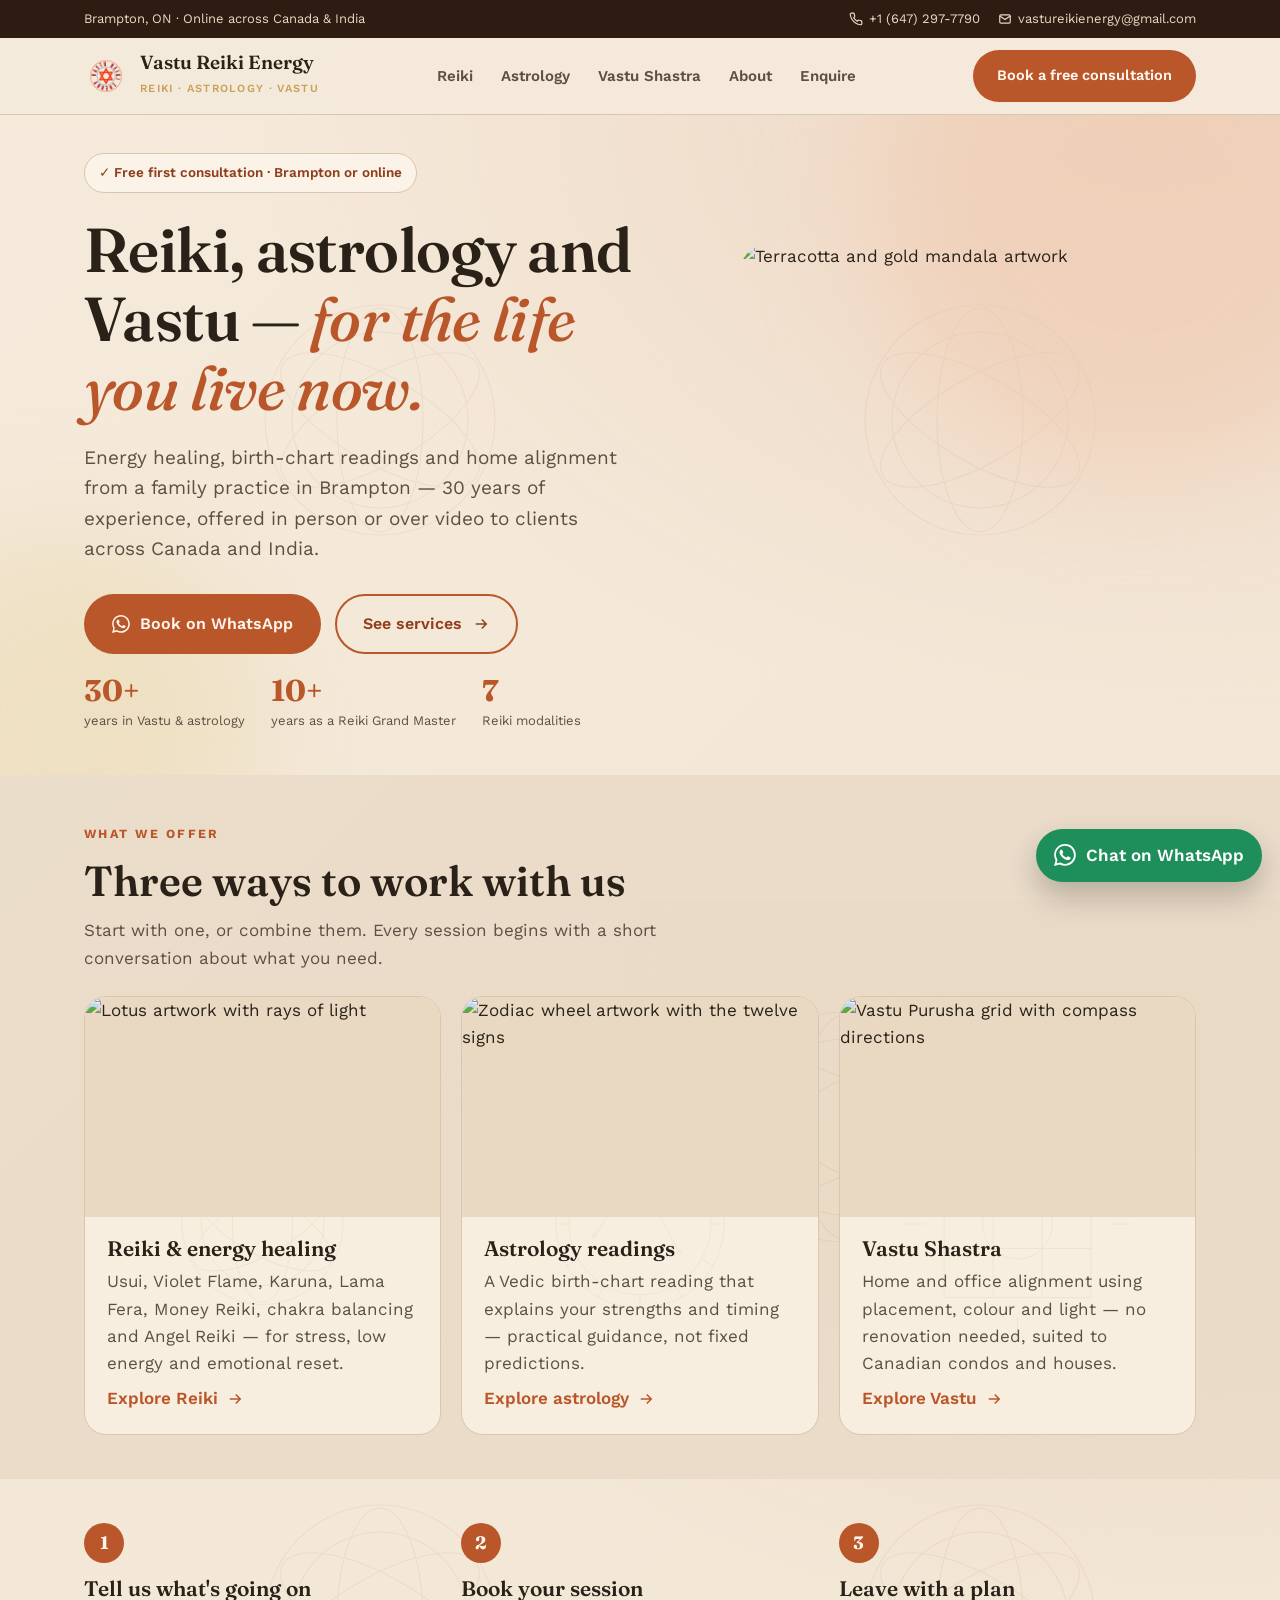
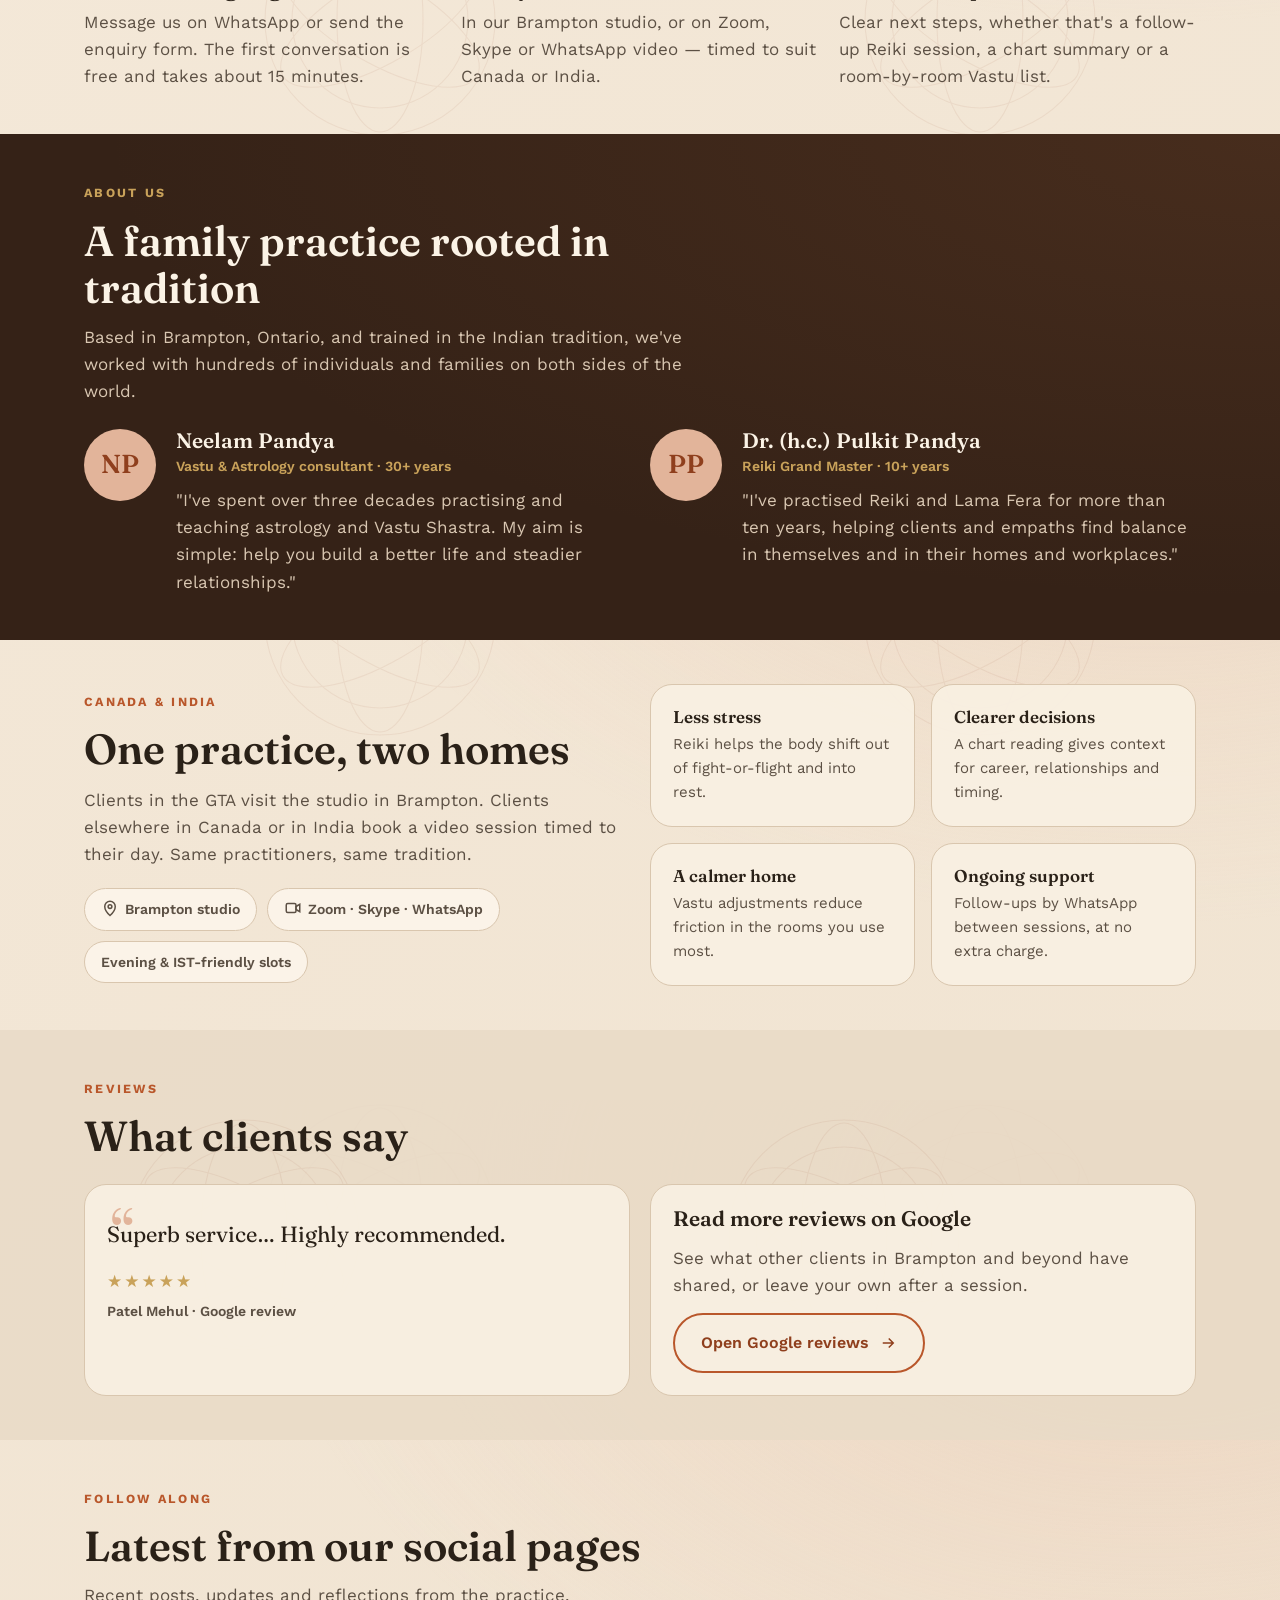
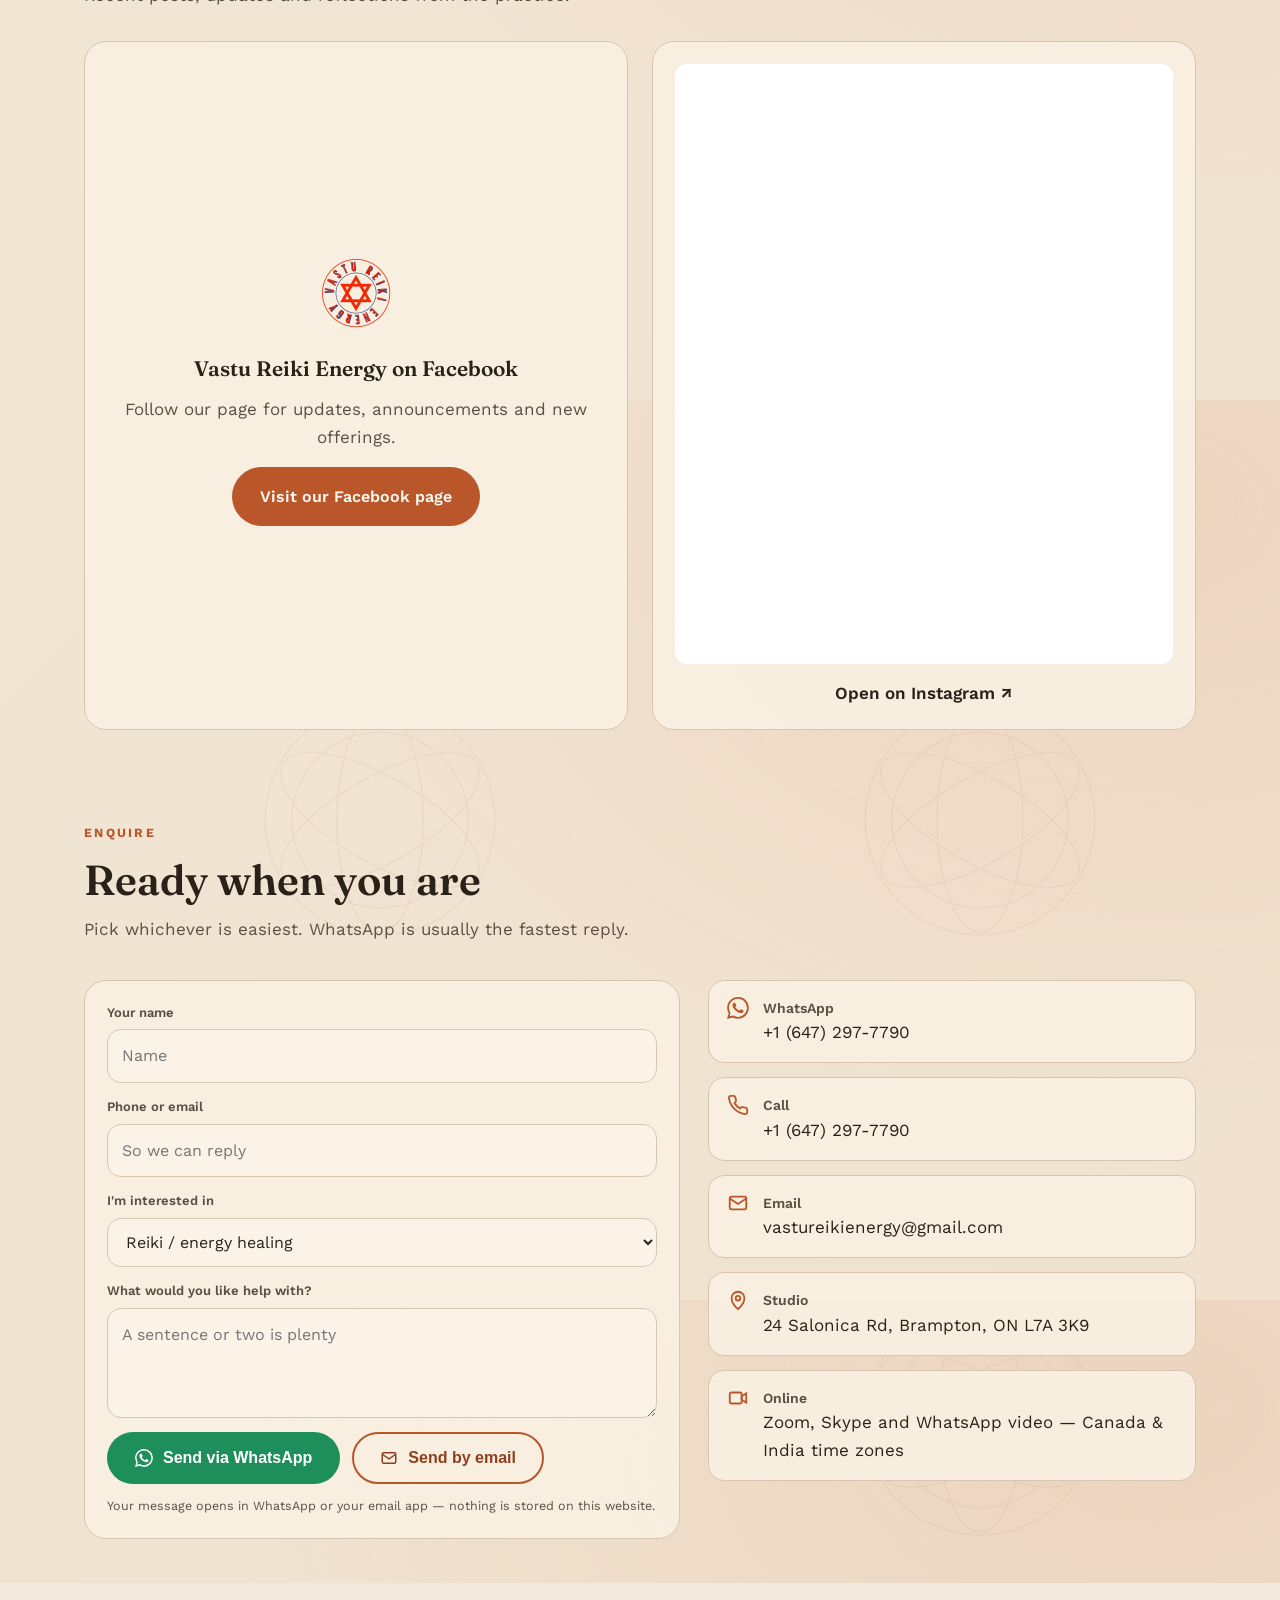
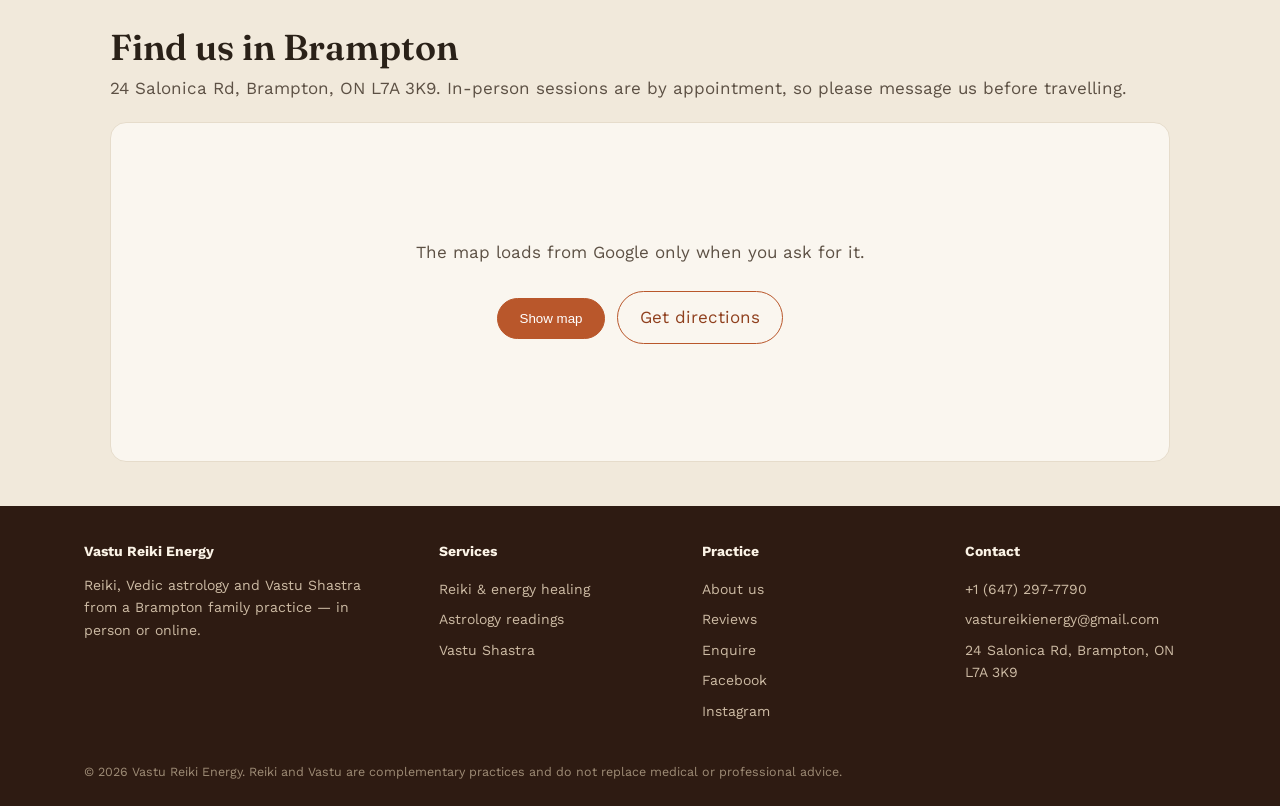
==== commit 472eaada: "Add click-to-load Google map and directions link Co-Authored-By: Claude Sonnet 5.5 <noreply@anthropi" ====
--- a/index.html
+++ b/index.html
@@ -3,573 +3,240 @@
 <head>
 <meta charset="utf-8">
 <meta name="viewport" content="width=device-width, initial-scale=1">
-<title>Vastu Reiki Energy — Ancient Wisdom, Modern Healing</title>
-<meta name="description" content="Vastu, Reiki and Astrology consultations in Brampton, Ontario and online worldwide — connecting families across Canada and India.">
+<title>Vastu Reiki Energy — Reiki, Astrology &amp; Vastu in Brampton</title>
+<meta name="description" content="Reiki energy healing, Vedic astrology readings and Vastu Shastra consultations in Brampton, Ontario and online across Canada and India. Free first consultation.">
+<link rel="canonical" href="https://panchalbhavesh.github.io/vastu-reiki-energy-site/">
 <link rel="icon" type="image/png" sizes="32x32" href="images/favicon-32.png">
 <link rel="apple-touch-icon" href="images/apple-touch-icon.png">
-<link rel="preconnect" href="https://fonts.googleapis.com">
-<link href="https://fonts.googleapis.com/css2?family=Fraunces:ital,opsz,wght@0,9..144,400;0,9..144,500;0,9..144,600;0,9..144,700;1,9..144,500&family=Work+Sans:wght@400;500;600;700&display=swap" rel="stylesheet">
+<meta name="theme-color" content="#B9572B">
+<meta property="og:type" content="website"><meta property="og:site_name" content="Vastu Reiki Energy">
+<meta property="og:title" content="Vastu Reiki Energy — Reiki, Astrology &amp; Vastu in Brampton"><meta property="og:description" content="Reiki energy healing, Vedic astrology readings and Vastu Shastra consultations in Brampton, Ontario and online across Canada and India. Free first consultation.">
+<meta property="og:url" content="https://panchalbhavesh.github.io/vastu-reiki-energy-site/"><meta property="og:image" content="https://panchalbhavesh.github.io/vastu-reiki-energy-site/images/art-mandala.svg"><meta property="og:locale" content="en_CA">
+<meta name="twitter:card" content="summary_large_image"><meta name="twitter:title" content="Vastu Reiki Energy — Reiki, Astrology &amp; Vastu in Brampton"><meta name="twitter:description" content="Reiki energy healing, Vedic astrology readings and Vastu Shastra consultations in Brampton, Ontario and online across Canada and India. Free first consultation."><meta name="twitter:image" content="https://panchalbhavesh.github.io/vastu-reiki-energy-site/images/art-mandala.svg">
+<link rel="preconnect" href="https://fonts.googleapis.com"><link rel="preconnect" href="https://fonts.gstatic.com" crossorigin>
+<link href="https://fonts.googleapis.com/css2?family=Fraunces:ital,opsz,wght@0,9..144,500;0,9..144,600;1,9..144,500&family=Work+Sans:wght@400;500;600;700&display=swap" rel="stylesheet">
 <style>
-  :root{
-    --ivory:#FBF7EF;
-    --paper:#F4EEE0;
-    --ink:#241F1A;
-    --ink-soft:#4A4238;
-    --teal:#1E5C54;
-    --teal-dark:#153F3A;
-    --charcoal:#15120E;
-    --terracotta:#A8501F;
-    --gold:#8A6A1F;
-    --line:#E4DBC6;
-  }
-  *{box-sizing:border-box;}
-  html{scroll-behavior:smooth;}
-  body{margin:0;font-family:'Work Sans',sans-serif;background:var(--ivory);color:var(--ink);}
-  h1,h2,h3{font-family:'Fraunces',serif;font-weight:600;margin:0;color:var(--ink);}
-  p{margin:0;line-height:1.65;color:var(--ink-soft);}
-  a{color:inherit;text-decoration:none;}
-  button{font-family:inherit;cursor:pointer;}
-  img{max-width:100%;}
-  .btn{position:relative;display:inline-flex;align-items:center;gap:10px;padding:16px 30px;border-radius:999px;font-size:16px;font-weight:600;border:2px solid transparent;transition:transform .2s ease,box-shadow .2s ease;}
-  .btn:hover{box-shadow:0 10px 26px rgba(36,31,26,.18);}
-  .btn:focus-visible{outline:3px solid var(--gold);outline-offset:2px;}
-  .btn-primary{background:var(--terracotta);color:#FFF9F0;}
-  .btn-outline{background:transparent;color:var(--teal-dark);border-color:var(--teal-dark);}
-  .btn-ghost{background:var(--ivory);color:var(--ink);border-color:var(--line);}
-  .magnetic{transition:transform .25s cubic-bezier(.2,.8,.2,1),box-shadow .2s ease;}
-  .container{max-width:1180px;margin:0 auto;padding-left:48px;padding-right:48px;}
-  .eyebrow{font-size:13px;letter-spacing:.16em;text-transform:uppercase;color:var(--gold);font-weight:700;}
-  .card{background:#FFFFFF;border:1px solid var(--line);border-radius:18px;transition:transform .25s ease,box-shadow .25s ease;}
-  .card:hover{transform:translateY(-5px);box-shadow:0 18px 36px rgba(36,31,26,.10);}
-  section{padding:100px 0;}
-  .divider{width:64px;height:3px;background:var(--terracotta);border-radius:2px;}
-  nav a{font-size:15px;font-weight:600;color:var(--ink-soft);position:relative;}
-  nav a::after{content:'';position:absolute;left:0;right:100%;bottom:-4px;height:2px;background:var(--terracotta);transition:right .25s ease;}
-  nav a:hover{color:var(--terracotta);}
-  nav a:hover::after{right:0;}
-  .mobile-menu-btn{display:none;}
-  .mobile-nav-panel{display:none;}
-  .duo{position:relative;overflow:hidden;border-radius:inherit;}
-  .duo img{display:block;width:100%;height:100%;object-fit:cover;filter:grayscale(55%) contrast(1.05);}
-  .duo::after{content:'';position:absolute;inset:0;background:linear-gradient(150deg,var(--terracotta) 0%,var(--teal-dark) 100%);mix-blend-mode:color;opacity:.5;pointer-events:none;}
-
-  .kin{display:block;opacity:0;transform:translateY(36px);animation:riseIn .9s cubic-bezier(.2,.8,.2,1) forwards;}
-  .kin.d1{animation-delay:.05s;}
-  .kin.d2{animation-delay:.22s;}
-  .kin.d3{animation-delay:.39s;}
-  .fade-in{opacity:0;animation:fadeIn .8s ease forwards;}
-  .fade-in.d4{animation-delay:.6s;}
-  .fade-in.d5{animation-delay:.75s;}
-  @keyframes riseIn{to{opacity:1;transform:translateY(0);}}
-  @keyframes fadeIn{to{opacity:1;}}
-
-  .reveal{opacity:0;transform:translateY(22px);transition:opacity .7s cubic-bezier(.2,.7,.2,1),transform .7s cubic-bezier(.2,.7,.2,1);}
-  .reveal.is-visible{opacity:1;transform:translateY(0);}
-  .stagger > *{opacity:0;transform:translateY(18px);transition:opacity .6s ease,transform .6s ease;}
-  .stagger.is-visible > *{opacity:1;transform:translateY(0);}
-  .stagger.is-visible > *:nth-child(1){transition-delay:.02s;}
-  .stagger.is-visible > *:nth-child(2){transition-delay:.08s;}
-  .stagger.is-visible > *:nth-child(3){transition-delay:.14s;}
-  .stagger.is-visible > *:nth-child(4){transition-delay:.20s;}
-  .stagger.is-visible > *:nth-child(5){transition-delay:.26s;}
-  .stagger.is-visible > *:nth-child(6){transition-delay:.32s;}
-  .stagger.is-visible > *:nth-child(7){transition-delay:.38s;}
-  .stagger.is-visible > *:nth-child(8){transition-delay:.44s;}
-  .stagger.is-visible > *:nth-child(9){transition-delay:.50s;}
-
-  @keyframes floatDot{0%,100%{transform:translateY(0);}50%{transform:translateY(-16px);}}
-  @keyframes pulseRing{0%{transform:translate(-50%,-50%) scale(.55);opacity:.6;}100%{transform:translate(-50%,-50%) scale(1.9);opacity:0;}}
-  @keyframes spinSlow{from{transform:rotate(0deg);}to{transform:rotate(360deg);}}
-  @keyframes spinSlowReverse{from{transform:rotate(360deg);}to{transform:rotate(0deg);}}
-  @keyframes breathe{0%,100%{opacity:.35;transform:scale(1);}50%{opacity:.6;transform:scale(1.06);}}
-  @keyframes marqueeScroll{from{transform:translateX(0);}to{transform:translateX(-50%);}}
-  .float-dot{position:absolute;border-radius:50%;background:var(--gold);opacity:.35;animation:floatDot 5s ease-in-out infinite;}
-  .mandala{position:absolute;pointer-events:none;}
-  .mandala.spin{animation:spinSlow 70s linear infinite;}
-  .mandala.spin-rev{animation:spinSlowReverse 90s linear infinite;}
-  .energy-glow{animation:breathe 4.5s ease-in-out infinite;}
-  .connector-pulse span{position:absolute;top:50%;left:50%;width:14px;height:14px;border-radius:50%;background:var(--gold);transform:translate(-50%,-50%);}
-  .connector-pulse i{position:absolute;top:50%;left:50%;width:14px;height:14px;border-radius:50%;border:1.5px solid var(--gold);animation:pulseRing 2.4s ease-out infinite;}
-  .connector-pulse i:nth-child(2){animation-delay:.8s;}
-  .connector-pulse i:nth-child(3){animation-delay:1.6s;}
-  #cursor-glow{position:absolute;top:0;left:0;width:320px;height:320px;border-radius:50%;pointer-events:none;background:radial-gradient(circle,rgba(168,80,31,.35) 0%,rgba(168,80,31,0) 70%);filter:blur(6px);will-change:transform;}
-
-  .badge-cta{position:relative;width:118px;height:118px;flex-shrink:0;}
-  .badge-cta svg.ring{position:absolute;inset:0;animation:spinSlow 16s linear infinite;}
-  .badge-cta .core{position:absolute;top:50%;left:50%;transform:translate(-50%,-50%);width:52px;height:52px;border-radius:50%;background:var(--terracotta);display:flex;align-items:center;justify-content:center;}
-
-  .marquee-band{background:var(--charcoal);overflow:hidden;padding:20px 0;}
-  .marquee-track{display:flex;gap:32px;white-space:nowrap;width:max-content;animation:marqueeScroll 32s linear infinite;}
-  .marquee-track span.word{font-family:'Fraunces',serif;font-style:italic;font-size:21px;color:#F3EEDC;text-transform:uppercase;letter-spacing:.03em;}
-  .marquee-track span.dot{color:var(--gold);font-size:14px;align-self:center;}
-
-  #scroll-progress{position:fixed;top:0;left:0;height:3px;background:var(--terracotta);width:0%;z-index:100;transition:width .1s linear;}
-
-  .service-index{border-top:1px solid var(--line);}
-  .service-row{display:grid;grid-template-columns:56px 1fr 2.1fr 32px;align-items:center;gap:24px;padding:24px 6px;border-bottom:1px solid var(--line);cursor:pointer;transition:background .25s ease,padding-left .25s ease;}
-  .service-row:hover{background:var(--paper);padding-left:16px;}
-  .service-row .num{font-family:'Fraunces',serif;font-size:14px;color:var(--gold);}
-  .service-row .name{font-family:'Fraunces',serif;font-size:27px;transition:color .2s ease;}
-  .service-row:hover .name{color:var(--terracotta);}
-  .service-row .desc{font-size:14px;color:var(--ink-soft);}
-  .service-row .arrow{font-size:22px;color:var(--terracotta);opacity:0;transform:translateX(-8px);transition:all .25s ease;}
-  .service-row:hover .arrow{opacity:1;transform:translateX(0);}
-  .service-row .mobile-thumb{display:none;}
-  .service-preview{position:fixed;top:0;left:0;width:220px;height:280px;border-radius:16px;overflow:hidden;pointer-events:none;opacity:0;transform:scale(.92);transition:opacity .22s ease,transform .22s ease;z-index:60;box-shadow:0 26px 50px rgba(20,17,14,.32);}
-  .service-preview.is-active{opacity:1;transform:scale(1);}
-
-  @media (prefers-reduced-motion: reduce){
-    .reveal,.stagger > *{opacity:1 !important;transform:none !important;transition:none !important;}
-    .kin,.fade-in{opacity:1 !important;transform:none !important;animation:none !important;}
-    .float-dot,.mandala.spin,.mandala.spin-rev,.energy-glow,.connector-pulse i,.marquee-track,.badge-cta svg.ring{animation:none !important;}
-    .card:hover{transform:none;}
-    #cursor-glow{display:none;}
-  }
-  @media (max-width:900px){
-    .container{padding-left:24px;padding-right:24px;}
-    section{padding:64px 0;}
-    .hide-mobile{display:none !important;}
-    .grid-2{grid-template-columns:1fr !important;}
-    .grid-3{grid-template-columns:1fr !important;}
-    .grid-4{grid-template-columns:1fr 1fr !important;}
-    h1{font-size:38px !important;}
-    .mobile-menu-btn{display:inline-flex !important;align-items:center;justify-content:center;}
-    .mobile-nav-panel.is-open{display:flex;}
-    .connector-pulse,.mandala,#cursor-glow{display:none !important;}
-    .service-row{grid-template-columns:36px 48px 1fr 24px;}
-    .service-row .desc{display:none;}
-    .service-row .mobile-thumb{display:block;width:48px;height:48px;border-radius:10px;object-fit:cover;}
-    .service-preview{display:none !important;}
-    .badge-cta{display:none;}
-  }
-  html{scroll-padding-top:96px;}
+:root{
+  --cream:#FAF6EF;--cream-2:#F1E9DB;--cream-3:#E9DFCD;
+  --terra:#B9572B;--terra-deep:#8F3F1D;--clay:#E2B49A;--gold:#C9A25A;--gold-l:#E6CF9A;
+  --espresso:#2E1B12;--ink:#2A2118;--ink-soft:#5C5044;--line:#E6DCCB;
+  --radius:22px;--shadow:0 18px 40px rgba(60,35,20,.10);
+}
+*{box-sizing:border-box}
+html{scroll-behavior:smooth}
+@media(prefers-reduced-motion:reduce){html{scroll-behavior:auto}.reveal{opacity:1!important;transform:none!important}}
+body{margin:0;background:var(--cream);color:var(--ink);font-family:'Work Sans',system-ui,sans-serif;font-size:17px;line-height:1.6;-webkit-font-smoothing:antialiased}
+h1,h2,h3{font-family:'Fraunces',Georgia,serif;font-weight:600;line-height:1.12;margin:0;color:var(--ink)}
+h1{font-size:clamp(38px,5.4vw,62px);letter-spacing:-.01em}
+h2{font-size:clamp(28px,3.6vw,42px)}
+h3{font-size:21px}
+p{margin:0;color:var(--ink-soft)}
+a{color:inherit;text-decoration:none}
+img,svg{max-width:100%;display:block}
+.wrap{max-width:1160px;margin:0 auto;padding:0 24px}
+section{padding:88px 0}
+@media(max-width:700px){section{padding:64px 0}}
+.eyebrow{font-size:12.5px;letter-spacing:.18em;text-transform:uppercase;color:var(--terra);font-weight:700}
+.lead{font-size:19px;max-width:560px}
+.btn{display:inline-flex;align-items:center;gap:10px;padding:15px 26px;border-radius:999px;font-weight:600;font-size:16px;border:2px solid transparent;transition:transform .18s ease,box-shadow .18s ease,background .18s ease;white-space:nowrap}
+.btn:hover{transform:translateY(-2px);box-shadow:0 12px 28px rgba(60,35,20,.16)}
+.btn-primary{background:var(--terra);color:#FFF6EE}
+.btn-primary:hover{background:var(--terra-deep)}
+.btn-outline{background:transparent;color:var(--terra-deep);border-color:var(--terra)}
+.btn-light{background:#FFF9F1;color:var(--terra-deep)}
+.btn-wa{background:#1E8E5A;color:#fff}
+.btn svg{width:18px;height:18px}
+.grid{display:grid;gap:28px}
+.g2{grid-template-columns:1fr 1fr;align-items:center}
+.g3{grid-template-columns:repeat(3,1fr)}
+.g4{grid-template-columns:repeat(4,1fr)}
+@media(max-width:900px){.g2,.g3,.g4{grid-template-columns:1fr}}
+@media(max-width:900px) and (min-width:600px){.g4,.g3{grid-template-columns:1fr 1fr}}
+.frame{border-radius:var(--radius);overflow:hidden;background:var(--cream-2);box-shadow:var(--shadow);border:1px solid var(--line)}
+.frame img{width:100%;height:auto}
+.frame.portrait{max-width:440px;margin:0 auto}
+.card{background:#FFFDF9;border:1px solid var(--line);border-radius:var(--radius);padding:28px;transition:transform .2s ease,box-shadow .2s ease}
+.card:hover{transform:translateY(-4px);box-shadow:var(--shadow)}
+.dark{background:var(--espresso);color:#F3E8D8}
+.dark h2,.dark h3{color:#FBF3E6}
+.dark p{color:#D9C7B2}
+.dark .eyebrow{color:var(--gold)}
+.tint{background:var(--cream-2)}
+.blob{position:absolute;border-radius:50%;filter:blur(60px);opacity:.55;pointer-events:none}
+/* header */
+.topbar{background:var(--espresso);color:#E9D9C4;font-size:13px}
+.topbar .wrap{display:flex;justify-content:space-between;align-items:center;min-height:38px;gap:12px;flex-wrap:wrap}
+.topbar a{display:inline-flex;align-items:center;gap:6px}
+.topbar .contacts{display:flex;gap:18px}
+@media(max-width:900px){.topbar .contacts{display:none}}
+header.site{position:sticky;top:0;z-index:30;background:rgba(250,246,239,.92);backdrop-filter:blur(10px);border-bottom:1px solid var(--line)}
+header.site .wrap{display:flex;align-items:center;justify-content:space-between;min-height:76px;gap:16px}
+.brand{display:flex;align-items:center;gap:12px}
+.brand img{width:44px;height:44px}
+.brand b{font-family:'Fraunces',serif;font-weight:600;font-size:19px;display:block;line-height:1.1}
+.brand small{font-size:11px;letter-spacing:.12em;text-transform:uppercase;color:var(--gold);font-weight:600}
+nav.main{display:flex;gap:28px;align-items:center}
+nav.main a{font-weight:600;font-size:15px;color:var(--ink-soft);position:relative;padding:6px 0}
+nav.main a:hover,nav.main a.active{color:var(--terra)}
+nav.main a.active::after{content:'';position:absolute;left:0;right:0;bottom:-2px;height:2px;background:var(--terra);border-radius:2px}
+.menu-btn{display:none;background:none;border:1px solid var(--line);border-radius:12px;width:44px;height:44px;cursor:pointer}
+.mobile-nav{display:none;flex-direction:column;padding:8px 24px 22px;border-top:1px solid var(--line);background:var(--cream)}
+.mobile-nav a{padding:12px 0;font-weight:600;border-bottom:1px solid var(--line)}
+.mobile-nav.open{display:flex}
+@media(max-width:900px){nav.main,.hide-m{display:none}.menu-btn{display:inline-flex;align-items:center;justify-content:center}}
+/* hero */
+.hero{position:relative;overflow:hidden;padding:72px 0 80px}
+.hero .g2{grid-template-columns:1.05fr .95fr;gap:48px}
+@media(max-width:900px){.hero .g2{grid-template-columns:1fr}}
+.hero-art{position:relative}
+.hero-art img{width:100%;height:auto;border-radius:32px}
+.pill{display:inline-flex;align-items:center;gap:8px;background:#FFF9F1;border:1px solid var(--line);border-radius:999px;padding:8px 14px;font-size:13.5px;font-weight:600;color:var(--terra-deep)}
+.stats{display:flex;gap:34px;flex-wrap:wrap;margin-top:34px}
+.stats b{font-family:'Fraunces',serif;font-size:30px;color:var(--terra);display:block;line-height:1}
+.stats span{font-size:13px;color:var(--ink-soft)}
+/* service cards */
+.svc{display:flex;flex-direction:column;padding:0;overflow:hidden}
+.svc img{width:100%;height:auto;aspect-ratio:4/3;object-fit:contain;background:var(--cream-2)}
+.svc .body{padding:26px 28px 30px;display:flex;flex-direction:column;gap:10px;flex:1}
+.svc .link{margin-top:auto;color:var(--terra);font-weight:600;display:inline-flex;gap:8px;align-items:center}
+.link svg,.chip svg{width:18px;height:18px;flex-shrink:0}
+/* modality */
+.mod{scroll-margin-top:96px}
+.mod .g2{gap:56px}
+.chip-row{display:flex;flex-wrap:wrap;gap:10px}
+.chip{border:1px solid var(--line);background:#FFFDF9;border-radius:999px;padding:9px 16px;font-size:14px;font-weight:600;color:var(--ink-soft)}
+.chip:hover{border-color:var(--terra);color:var(--terra)}
+/* steps */
+.step b{display:inline-flex;width:40px;height:40px;border-radius:50%;background:var(--terra);color:#FFF6EE;align-items:center;justify-content:center;font-family:'Fraunces',serif;font-size:18px;margin-bottom:14px}
+/* people */
+.mono{width:72px;height:72px;border-radius:50%;background:var(--clay);color:var(--terra-deep);font-family:'Fraunces',serif;font-size:26px;font-weight:600;display:flex;align-items:center;justify-content:center;flex-shrink:0}
+/* enquiry */
+.enq{display:grid;grid-template-columns:1.1fr .9fr;gap:40px;align-items:start}
+@media(max-width:900px){.enq{grid-template-columns:1fr}}
+.field{display:flex;flex-direction:column;gap:6px;margin-bottom:14px}
+.field label{font-size:13px;font-weight:600;color:var(--ink-soft)}
+.field input,.field select,.field textarea{font:inherit;font-size:16px;padding:13px 14px;border:1px solid var(--line);border-radius:14px;background:#FFFDF9;color:var(--ink);width:100%}
+.field textarea{min-height:110px;resize:vertical}
+.field input:focus,.field select:focus,.field textarea:focus{outline:2px solid var(--terra);outline-offset:1px;border-color:var(--terra)}
+.contact-list{display:flex;flex-direction:column;gap:14px}
+.contact-list a,.contact-list div{display:flex;gap:14px;align-items:flex-start;padding:16px 18px;border:1px solid var(--line);border-radius:16px;background:#FFFDF9}
+.contact-list svg{width:22px;height:22px;flex-shrink:0;color:var(--terra)}
+.contact-list b{display:block;font-size:14px;color:var(--ink-soft);font-weight:600}
+/* floating whatsapp */
+.fab{position:fixed;right:18px;bottom:18px;z-index:40;display:inline-flex;align-items:center;gap:10px;background:#1E8E5A;color:#fff;border-radius:999px;padding:13px 18px;font-weight:600;box-shadow:0 14px 30px rgba(0,0,0,.22)}
+.fab svg{width:22px;height:22px}
+@media(max-width:600px){.fab span{display:none}.fab{padding:14px}}
+/* footer */
+footer{background:var(--espresso);color:#CDBBA4;padding:56px 0 28px;font-size:14px}
+footer .cols{display:grid;grid-template-columns:1.4fr 1fr 1fr 1fr;gap:32px}
+@media(max-width:800px){footer .cols{grid-template-columns:1fr 1fr}}
+@media(max-width:500px){footer .cols{grid-template-columns:1fr}}
+footer b{color:#FBF3E6;display:block;margin-bottom:12px;font-size:14px}
+footer a{display:block;padding:4px 0}
+footer a:hover{color:#fff}
+.reveal{opacity:0;transform:translateY(18px);transition:opacity .7s ease,transform .7s ease}
+.reveal.in{opacity:1;transform:none}
+.review{position:relative;padding:34px 34px 30px}
+.review .q{font-family:'Fraunces',serif;font-size:64px;line-height:.6;color:var(--clay);position:absolute;top:30px;left:26px}
+.stars{color:var(--gold);letter-spacing:2px}
+.cta-band{background:linear-gradient(135deg,var(--terra) 0%,var(--terra-deep) 100%);color:#FFF6EE;border-radius:var(--radius);padding:56px 40px;text-align:center}
+.cta-band h2{color:#FFF9F1}
+.cta-band p{color:#F7DCC9}
 </style>
-
-  <link rel="canonical" href="https://www.vastureikienergy.com/">
-  <meta property="og:type" content="website">
-  <meta property="og:site_name" content="Vastu Reiki Energy">
-  <meta property="og:title" content="Vastu Reiki Energy — Ancient Wisdom, Modern Healing">
-  <meta property="og:description" content="Vastu, Reiki and Astrology consultations in Brampton, Ontario and online worldwide — connecting families across Canada and India.">
-  <meta property="og:url" content="https://www.vastureikienergy.com/">
-  <meta property="og:image" content="https://www.vastureikienergy.com/images/hero.jpg">
-  <meta property="og:locale" content="en_CA">
-  <meta name="twitter:card" content="summary_large_image">
-  <meta name="twitter:title" content="Vastu Reiki Energy — Ancient Wisdom, Modern Healing">
-  <meta name="twitter:description" content="Vastu, Reiki and Astrology consultations in Brampton, Ontario and online worldwide — connecting families across Canada and India.">
-  <meta name="twitter:image" content="https://www.vastureikienergy.com/images/hero.jpg">
-
-  <script type="application/ld+json">{
-  "@context": "https://schema.org",
-  "@type": "ProfessionalService",
-  "name": "Vastu Reiki Energy",
-  "description": "Vastu Shastra, Reiki energy healing and Vedic Astrology consultations, serving clients across Canada and India in person and online.",
-  "url": "https://www.vastureikienergy.com/",
-  "image": "https://www.vastureikienergy.com/images/hero.jpg",
-  "logo": "https://www.vastureikienergy.com/images/logo.png",
-  "telephone": "+1-647-297-7790",
-  "email": "vastureikienergy@gmail.com",
-  "address": {
-    "@type": "PostalAddress",
-    "addressLocality": "Brampton",
-    "addressRegion": "ON",
-    "addressCountry": "CA"
-  },
-  "areaServed": [
-    {
-      "@type": "Country",
-      "name": "Canada"
-    },
-    {
-      "@type": "Country",
-      "name": "India"
-    }
-  ],
-  "priceRange": "$$",
-  "hasMap": "https://maps.google.com/maps?q=24+Salonica+Rd,+Brampton,+ON+L7A+3K9", "sameAs": [
-    "https://www.facebook.com/vastureikienergy",
-    "https://www.instagram.com/vastureikienergy"
-  ],
-  "employee": [
-    {
-      "@type": "Person",
-      "name": "Pulkit Pandya",
-      "jobTitle": "Vastu & Reiki Grand Master"
-    },
-    {
-      "@type": "Person",
-      "name": "Neelam Pandya",
-      "jobTitle": "Vedic astrologer and Vastu consultant"
-    }
-  ]
-}</script>
-  </head>
-<body>
-
-<svg aria-hidden="true" style="position:fixed;inset:0;width:100%;height:100%;pointer-events:none;z-index:40;opacity:.045;mix-blend-mode:overlay;">
-  <filter id="grainFilter"><feTurbulence type="fractalNoise" baseFrequency="0.85" numOctaves="2" stitchTiles="stitch"/></filter>
-  <rect width="100%" height="100%" filter="url(#grainFilter)"/>
-</svg>
-<div id="scroll-progress"></div>
-
-<div style="width:100%;min-height:100vh;background:var(--ivory);">
-
-  <div style="background:var(--teal-dark);color:#EFE9D8;">
-    <div class="container" style="display:flex;justify-content:space-between;align-items:center;padding-top:10px;padding-bottom:10px;flex-wrap:wrap;gap:8px;">
-      <div style="font-size:13px;letter-spacing:.03em;">Serving families across Canada &amp; India — in person and online</div>
-      <div style="display:flex;gap:20px;font-size:13px;" class="hide-mobile">
-        <a href="tel:+16472977790" style="display:flex;align-items:center;gap:6px;">
-          <svg width="14" height="14" viewBox="0 0 24 24" fill="none" stroke="currentColor" stroke-width="2"><path d="M22 16.92v3a2 2 0 0 1-2.18 2 19.79 19.79 0 0 1-8.63-3.07 19.5 19.5 0 0 1-6-6 19.79 19.79 0 0 1-3.07-8.67A2 2 0 0 1 4.11 2h3a2 2 0 0 1 2 1.72c.127.96.361 1.903.7 2.81a2 2 0 0 1-.45 2.11L8.09 9.91a16 16 0 0 0 6 6l1.27-1.27a2 2 0 0 1 2.11-.45c.907.339 1.85.573 2.81.7A2 2 0 0 1 22 16.92z"/></svg>
-          +1 (647) 297-7790
-        </a>
-        <a href="mailto:vastureikienergy@gmail.com" style="display:flex;align-items:center;gap:6px;">
-          <svg width="14" height="14" viewBox="0 0 24 24" fill="none" stroke="currentColor" stroke-width="2"><path d="M4 4h16v16H4z"/><path d="m22 6-10 7L2 6"/></svg>
-          vastureikienergy@gmail.com
-        </a>
+<script type="application/ld+json">{"@context": "https://schema.org", "@type": "ProfessionalService", "name": "Vastu Reiki Energy", "description": "Reiki energy healing, Vedic astrology readings and Vastu Shastra consultations in Brampton, Ontario and online across Canada and India.", "url": "https://panchalbhavesh.github.io/vastu-reiki-energy-site/", "image": "https://panchalbhavesh.github.io/vastu-reiki-energy-site/images/art-mandala.svg", "logo": "https://panchalbhavesh.github.io/vastu-reiki-energy-site/images/logo.png", "telephone": "+16472977790", "email": "vastureikienergy@gmail.com", "address": {"@type": "PostalAddress", "streetAddress": "24 Salonica Rd", "addressLocality": "Brampton", "addressRegion": "ON", "postalCode": "L7A 3K9", "addressCountry": "CA"}, "areaServed": [{"@type": "Country", "name": "Canada"}, {"@type": "Country", "name": "India"}], "priceRange": "$$", "hasMap": "https://maps.google.com/maps?q=24+Salonica+Rd,+Brampton,+ON+L7A+3K9", "sameAs": ["https://www.facebook.com/vastureikienergy", "https://www.instagram.com/vastureikienergy"], "employee": [{"@type": "Person", "name": "Pulkit Pandya", "jobTitle": "Vastu & Reiki Grand Master"}, {"@type": "Person", "name": "Neelam Pandya", "jobTitle": "Vedic astrologer and Vastu consultant"}]}</script>
+<link rel="stylesheet" href="compact-theme.css">
+</head>
+<body class="theme-home">
+
+<div class="topbar"><div class="wrap">
+  <span>Brampton, ON &middot; Online across Canada &amp; India</span>
+  <span class="contacts"><a href="tel:+16472977790"><svg width="14" height="14" viewBox="0 0 24 24" fill="none" stroke="currentColor" stroke-width="2" aria-hidden="true"><path d="M22 16.9v3a2 2 0 0 1-2.2 2 19.8 19.8 0 0 1-8.6-3.1 19.5 19.5 0 0 1-6-6A19.8 19.8 0 0 1 2.1 4.2 2 2 0 0 1 4.1 2h3a2 2 0 0 1 2 1.7c.1 1 .4 1.9.7 2.8a2 2 0 0 1-.5 2.1L8.1 9.9a16 16 0 0 0 6 6l1.3-1.3a2 2 0 0 1 2.1-.4c.9.3 1.9.6 2.8.7a2 2 0 0 1 1.7 2z"/></svg> +1 (647) 297-7790</a><a href="mailto:vastureikienergy@gmail.com"><svg width="14" height="14" viewBox="0 0 24 24" fill="none" stroke="currentColor" stroke-width="2" aria-hidden="true"><rect x="3" y="5" width="18" height="14" rx="2"/><path d="m3 7 9 6 9-6"/></svg> vastureikienergy@gmail.com</a></span>
+</div></div>
+<header class="site"><div class="wrap">
+  <a class="brand" href="index.html"><img src="images/logo.png" alt="Vastu Reiki Energy logo" width="44" height="44"><span><b>Vastu Reiki Energy</b><small>Reiki &middot; Astrology &middot; Vastu</small></span></a>
+  <nav class="main" aria-label="Main"><a href="reiki.html">Reiki</a><a href="astrology.html">Astrology</a><a href="vastu.html">Vastu Shastra</a><a href="index.html#about">About</a><a href="index.html#enquire">Enquire</a></nav>
+  <a class="btn btn-primary hide-m" href="https://wa.me/16472977790?text=Hello%2C%20I%20would%20like%20to%20book%20a%20free%20consultation." target="_blank" rel="noopener" style="padding:12px 22px;font-size:14.5px">Book a free consultation</a>
+  <button class="menu-btn" id="menuBtn" aria-label="Open menu" aria-expanded="false"><svg width="22" height="22" viewBox="0 0 24 24" fill="none" stroke="currentColor" stroke-width="2"><path d="M3 6h18M3 12h18M3 18h18"/></svg></button>
+</div>
+<div class="mobile-nav" id="mobileNav"><a href="reiki.html">Reiki</a><a href="astrology.html">Astrology</a><a href="vastu.html">Vastu Shastra</a><a href="index.html#about">About</a><a href="index.html#enquire">Enquire</a><a href="https://wa.me/16472977790?text=Hello%2C%20I%20would%20like%20to%20book%20a%20free%20consultation." class="btn btn-primary" style="margin-top:12px;justify-content:center;border:0">Book a free consultation</a></div>
+</header>
+<main>
+
+<section class="hero">
+  <div class="blob" style="width:520px;height:520px;background:#F0C9B0;top:-160px;right:-120px"></div>
+  <div class="blob" style="width:380px;height:380px;background:#EAD9B0;bottom:-140px;left:-120px"></div>
+  <div class="wrap grid g2" style="position:relative">
+    <div>
+      <span class="pill">&#10003; Free first consultation &middot; Brampton or online</span>
+      <h1 style="margin-top:22px">Reiki, astrology and Vastu — <em style="color:var(--terra);font-style:italic;font-weight:500">for the life you live now.</em></h1>
+      <p class="lead" style="margin-top:20px">Energy healing, birth-chart readings and home alignment from a family practice in Brampton — 30 years of experience, offered in person or over video to clients across Canada and India.</p>
+      <div style="display:flex;gap:14px;flex-wrap:wrap;margin-top:30px">
+        <a class="btn btn-primary" href="https://wa.me/16472977790?text=Hello%2C%20I%20would%20like%20to%20book%20a%20free%20consultation." target="_blank" rel="noopener"><svg viewBox="0 0 24 24" fill="currentColor" aria-hidden="true"><path d="M20.5 3.5A11.8 11.8 0 0 0 12 0C5.5 0 .2 5.3.2 11.8c0 2.1.5 4.1 1.6 5.9L0 24l6.4-1.7a11.8 11.8 0 0 0 5.6 1.4c6.5 0 11.8-5.3 11.8-11.8 0-3.2-1.2-6.1-3.3-8.4zM12 21.7c-1.8 0-3.5-.5-5-1.4l-.4-.2-3.8 1 1-3.7-.2-.4a9.8 9.8 0 0 1-1.5-5.2C2.1 6.4 6.5 2 12 2c2.6 0 5.1 1 6.9 2.9a9.7 9.7 0 0 1 2.9 6.9c0 5.5-4.4 9.9-9.8 9.9zm5.4-7.3c-.3-.1-1.8-.9-2-1-.3-.1-.5-.1-.7.1l-.9 1.1c-.2.2-.3.2-.6.1-.3-.1-1.3-.5-2.4-1.5-.9-.8-1.5-1.8-1.7-2.1-.2-.3 0-.5.1-.6l.5-.5.3-.5c.1-.2 0-.4 0-.5l-.9-2.2c-.2-.6-.5-.5-.7-.5h-.6c-.2 0-.5.1-.8.4-.3.3-1 1-1 2.5s1.1 2.9 1.2 3.1c.1.2 2.1 3.2 5.1 4.5.7.3 1.3.5 1.7.6.7.2 1.4.2 1.9.1.6-.1 1.8-.7 2-1.4.2-.7.2-1.3.2-1.4-.1-.1-.3-.2-.6-.3z"/></svg> Book on WhatsApp</a>
+        <a class="btn btn-outline" href="#services">See services <svg viewBox="0 0 24 24" fill="none" stroke="currentColor" stroke-width="2" aria-hidden="true"><path d="M5 12h14M13 6l6 6-6 6"/></svg></a>
       </div>
-    </div>
-  </div>
-
-  <header style="border-bottom:1px solid var(--line);background:var(--ivory);position:sticky;top:0;z-index:20;">
-    <div class="container" style="display:flex;align-items:center;justify-content:space-between;padding-top:18px;padding-bottom:18px;">
-      <a href="#top" style="display:flex;align-items:center;gap:12px;">
-        <img src="images/logo.png" alt="Vastu Reiki Energy logo" width="42" height="42" style="display:block;">
-        <div style="line-height:1.1;">
-          <div style="font-family:'Fraunces',serif;font-size:19px;font-weight:600;">Vastu Reiki Energy</div>
-          <div style="font-size:11px;letter-spacing:.1em;text-transform:uppercase;color:var(--gold);">Brampton, ON &middot; Worldwide Online</div>
-        </div>
-      </a>
-      <nav class="hide-mobile" style="display:flex;gap:28px;align-items:center;">
-        <a href="#about">About</a>
-        <a href="#services">Services</a>
-        <a href="astrology.html">Astrology</a>
-        <a href="vastu.html">Vastu Shastra</a>
-        <a href="reiki.html">Reiki</a>
-        <a href="#contact">Contact</a>
-      </nav>
-      <a href="#book" class="btn btn-primary magnetic hide-mobile" style="padding:12px 24px;font-size:14px;">Book a Session</a>
-      <button aria-label="Toggle navigation menu" aria-expanded="false" id="menuToggle" class="mobile-menu-btn" style="background:none;border:1px solid var(--line);border-radius:10px;width:44px;height:44px;">
-        <svg width="24" height="24" viewBox="0 0 24 24" fill="none" stroke="var(--ink)" stroke-width="2"><path d="M3 6h18M3 12h18M3 18h18"/></svg>
-      </button>
-    </div>
-    <div class="mobile-nav-panel" id="mobileNavPanel" style="flex-direction:column;padding:8px 24px 24px;gap:4px;border-top:1px solid var(--line);">
-      <a href="#about" style="padding:12px 0;font-size:16px;">About</a>
-      <a href="#services" style="padding:12px 0;font-size:16px;">Services</a>
-      <a href="astrology.html" style="padding:12px 0;font-size:16px;">Astrology</a>
-      <a href="vastu.html" style="padding:12px 0;font-size:16px;">Vastu Shastra</a>
-      <a href="reiki.html" style="padding:12px 0;font-size:16px;">Reiki</a>
-      <a href="#contact" style="padding:12px 0;font-size:16px;">Contact</a>
-      <a href="#book" class="btn btn-primary" style="margin-top:10px;justify-content:center;">Book a Session</a>
-    </div>
-  </header>
-
-  <section id="top" style="padding-top:72px;padding-bottom:0;position:relative;overflow:hidden;">
-    <div id="hero-glow-zone" style="position:relative;">
-      <div id="cursor-glow" aria-hidden="true"></div>
-      <div class="float-dot" style="width:10px;height:10px;top:14%;left:6%;animation-delay:0s;" aria-hidden="true"></div>
-      <div class="float-dot" style="width:6px;height:6px;top:70%;left:12%;animation-delay:1.2s;" aria-hidden="true"></div>
-      <div class="float-dot" style="width:8px;height:8px;top:30%;left:44%;animation-delay:2.1s;" aria-hidden="true"></div>
-      <div class="container grid-2" style="display:grid;grid-template-columns:1.1fr .9fr;gap:56px;align-items:center;position:relative;padding-bottom:88px;">
-        <div>
-          <div class="eyebrow fade-in" style="opacity:0;animation-delay:0s;">Vastu &middot; Reiki &middot; Astrology</div>
-          <h1 style="font-size:54px;line-height:1.06;margin-top:16px;overflow:hidden;">
-            <span class="kin d1">Ancient wisdom.</span>
-            <span class="kin d2">Modern healing.</span>
-            <span class="kin d3" style="color:var(--terracotta);font-style:italic;font-weight:500;">Wherever you call home.</span>
-          </h1>
-          <p class="fade-in d4" style="font-size:18px;margin-top:24px;max-width:520px;">Guided energy healing and Vastu consultation for individuals and families across Canada and India — decades of practice, delivered with warmth, in person in Brampton or online by Zoom, Skype and WhatsApp.</p>
-          <div class="fade-in d5" style="display:flex;gap:20px;margin-top:34px;flex-wrap:wrap;align-items:center;">
-            <div style="display:flex;gap:16px;flex-wrap:wrap;">
-              <a href="#book" class="btn btn-primary magnetic">Book a Free Consultation</a>
-              <a href="https://wa.me/16472977790" class="btn btn-outline magnetic">
-                <svg width="18" height="18" viewBox="0 0 24 24" fill="currentColor"><path d="M12 2a10 10 0 0 0-8.5 15.2L2 22l4.9-1.4A10 10 0 1 0 12 2zm0 18.2a8.2 8.2 0 0 1-4.2-1.2l-.3-.2-3 .8.8-2.9-.2-.3A8.2 8.2 0 1 1 12 20.2zm4.5-6.1c-.2-.1-1.5-.7-1.7-.8-.2-.1-.4-.1-.6.1-.2.2-.7.8-.8 1-.2.2-.3.2-.5.1-.2-.1-1-.4-2-1.2-.7-.6-1.2-1.4-1.4-1.6-.1-.2 0-.4.1-.5.1-.1.2-.3.4-.4.1-.1.2-.2.2-.4.1-.1 0-.3 0-.4 0-.1-.6-1.5-.8-2-.2-.5-.4-.4-.6-.4h-.5c-.2 0-.4.1-.6.3-.2.2-.8.8-.8 1.9s.8 2.2.9 2.4c.1.2 1.6 2.5 4 3.5.6.2 1 .4 1.3.5.6.2 1.1.2 1.5.1.5-.1 1.5-.6 1.7-1.2.2-.6.2-1.1.1-1.2-.1-.1-.2-.2-.4-.3z"/></svg>
-                WhatsApp Us
-              </a>
-            </div>
-            <div class="badge-cta" aria-hidden="true">
-              <svg class="ring" viewBox="0 0 118 118">
-                <defs><path id="circlePath" d="M59,59 m-46,0 a46,46 0 1,1 92,0 a46,46 0 1,1 -92,0"/></defs>
-                <text font-size="9.5" fill="var(--teal-dark)" letter-spacing="2.2" font-family="Work Sans, sans-serif" font-weight="700">
-                  <textPath href="#circlePath">BOOK NOW &nbsp;&middot;&nbsp; BOOK NOW &nbsp;&middot;&nbsp; </textPath>
-                </text>
-              </svg>
-              <div class="core">
-                <svg width="18" height="18" viewBox="0 0 24 24" fill="none" stroke="#FFF9F0" stroke-width="2.4"><path d="M5 12h14M13 6l6 6-6 6"/></svg>
-              </div>
-            </div>
-          </div>
-          <div class="fade-in d5" style="display:flex;gap:28px;margin-top:38px;flex-wrap:wrap;">
-            <div style="display:flex;align-items:center;gap:8px;"><strong style="font-family:'Fraunces',serif;font-size:22px;">30+ yrs</strong><span style="font-size:13px;color:var(--ink-soft);">Vastu &amp; Astrology</span></div>
-            <div style="display:flex;align-items:center;gap:8px;"><strong style="font-family:'Fraunces',serif;font-size:22px;">10+ yrs</strong><span style="font-size:13px;color:var(--ink-soft);">Reiki Mastery</span></div>
-            <div style="display:flex;align-items:center;gap:8px;"><strong style="font-family:'Fraunces',serif;font-size:22px;">Worldwide</strong><span style="font-size:13px;color:var(--ink-soft);">Sessions across every time zone</span></div>
-          </div>
-        </div>
-        <div class="fade-in d4" style="position:relative;">
-          <svg class="mandala spin" width="440" height="440" viewBox="0 0 440 440" style="top:-58px;left:50%;transform:translateX(-50%);opacity:.16;" aria-hidden="true">
-            <circle cx="220" cy="220" r="200" fill="none" stroke="#A8501F" stroke-width="1" stroke-dasharray="2 10"/>
-            <circle cx="220" cy="220" r="160" fill="none" stroke="#A8501F" stroke-width="1"/>
-            <circle cx="220" cy="220" r="120" fill="none" stroke="#8A6A1F" stroke-width="1" stroke-dasharray="1 8"/>
-            <g stroke="#8A6A1F" stroke-width="1">
-              <path d="M220 20v40M220 380v40M20 220h40M380 220h40M75 75l28 28M337 337l28 28M75 365l28-28M337 103l28-28" />
-            </g>
-          </svg>
-          <div class="card energy-glow duo" style="padding:0;position:relative;z-index:1;aspect-ratio:4/5;">
-            <img src="images/hero.jpg" alt="A hand reaching into warm light, evoking the feeling of an energy healing session">
-          </div>
-          <div style="position:absolute;bottom:-18px;left:24px;right:24px;background:#FFFFFF;border:1px solid var(--line);border-radius:14px;padding:16px 20px;display:flex;align-items:center;gap:12px;box-shadow:0 12px 30px rgba(36,31,26,.08);z-index:2;">
-            <svg width="22" height="22" viewBox="0 0 24 24" fill="none" stroke="var(--teal)" stroke-width="2"><path d="M20 6 9 17l-5-5"/></svg>
-            <span style="font-size:14px;">Available worldwide &mdash; Skype, Zoom &amp; WhatsApp</span>
-          </div>
-        </div>
-      </div>
-    </div>
-    <div class="marquee-band">
-      <div class="marquee-track">
-        <span class="word">Astrology</span><span class="dot">&#9670;</span>
-        <span class="word">Vastu Shastra</span><span class="dot">&#9670;</span>
-        <span class="word">Reiki</span><span class="dot">&#9670;</span>
-        <span class="word">Violet Flame Reiki</span><span class="dot">&#9670;</span>
-        <span class="word">Lama Fera</span><span class="dot">&#9670;</span>
-        <span class="word">Karuna Reiki</span><span class="dot">&#9670;</span>
-        <span class="word">Money Reiki</span><span class="dot">&#9670;</span>
-        <span class="word">Chakra Balancing</span><span class="dot">&#9670;</span>
-        <span class="word">Angel Reiki</span><span class="dot">&#9670;</span>
-        <span class="word">Astrology</span><span class="dot">&#9670;</span>
-        <span class="word">Vastu Shastra</span><span class="dot">&#9670;</span>
-        <span class="word">Reiki</span><span class="dot">&#9670;</span>
-        <span class="word">Violet Flame Reiki</span><span class="dot">&#9670;</span>
-        <span class="word">Lama Fera</span><span class="dot">&#9670;</span>
-        <span class="word">Karuna Reiki</span><span class="dot">&#9670;</span>
-        <span class="word">Money Reiki</span><span class="dot">&#9670;</span>
-        <span class="word">Chakra Balancing</span><span class="dot">&#9670;</span>
-        <span class="word">Angel Reiki</span><span class="dot">&#9670;</span>
-      </div>
-    </div>
-  </section>
-
-  <section style="background:var(--paper);padding:44px 0;">
-    <div class="container grid-4 stagger" style="display:grid;grid-template-columns:repeat(4,1fr);gap:24px;text-align:center;">
-      <div>
-        <div style="font-family:'Fraunces',serif;font-size:30px;color:var(--terracotta);" data-count-target="30" data-count-suffix="+">0+</div>
-        <div style="font-size:13px;color:var(--ink-soft);margin-top:4px;">Years practicing Vastu &amp; Astrology</div>
-      </div>
-      <div>
-        <div style="font-family:'Fraunces',serif;font-size:30px;color:var(--terracotta);" data-count-target="10" data-count-suffix="+">0+</div>
-        <div style="font-size:13px;color:var(--ink-soft);margin-top:4px;">Years as a Reiki Grand Master</div>
-      </div>
-      <div>
-        <div style="font-family:'Fraunces',serif;font-size:30px;color:var(--terracotta);" data-count-target="9" data-count-suffix="">0</div>
-        <div style="font-size:13px;color:var(--ink-soft);margin-top:4px;">Healing modalities offered</div>
-      </div>
-      <div>
-        <div style="font-family:'Fraunces',serif;font-size:30px;color:var(--terracotta);">In-person + Online</div>
-        <div style="font-size:13px;color:var(--ink-soft);margin-top:4px;">Brampton studio or anywhere by video</div>
-      </div>
-    </div>
-  </section>
-
-  <section id="about">
-    <div class="container">
-      <div class="reveal" style="text-align:center;max-width:680px;margin:0 auto 52px;">
-        <div class="eyebrow">Meet your practitioners</div>
-        <h2 style="font-size:36px;margin-top:12px;">A family practice rooted in tradition</h2>
-        <div class="divider" style="margin:18px auto 0;"></div>
-      </div>
-      <div class="grid-2 stagger" style="display:grid;grid-template-columns:1fr 1fr;gap:32px;">
-        <div class="card" style="padding:32px;">
-          <div style="width:88px;height:88px;border-radius:50%;background:var(--paper);display:flex;align-items:center;justify-content:center;font-family:'Fraunces',serif;font-size:13px;color:var(--ink-soft);text-align:center;">[Photo]</div>
-          <h3 style="font-size:22px;margin-top:18px;">Neelam Pandya</h3>
-          <div style="color:var(--gold);font-size:13px;font-weight:700;letter-spacing:.05em;text-transform:uppercase;margin-top:4px;">Vastu &amp; Astrology Consultant &middot; 30+ Years</div>
-          <p style="margin-top:14px;">"I've spent well over three decades practicing and teaching Astrology and Vastu Shastra for hundreds of private clients. My goal is to help you create a better life and stronger relationships."</p>
-        </div>
-        <div class="card" style="padding:32px;">
-          <div style="width:88px;height:88px;border-radius:50%;background:var(--paper);display:flex;align-items:center;justify-content:center;font-family:'Fraunces',serif;font-size:13px;color:var(--ink-soft);text-align:center;">[Photo]</div>
-          <h3 style="font-size:22px;margin-top:18px;">Dr. (h.c.) Pulkit Pandya</h3>
-          <div style="color:var(--gold);font-size:13px;font-weight:700;letter-spacing:.05em;text-transform:uppercase;margin-top:4px;">Reiki Grand Master &middot; 10+ Years</div>
-          <p style="margin-top:14px;">"I've been practicing Reiki and Lama-Fera healing for over a decade, helping hundreds of clients and empaths heal and bring balanced energy into their homes and offices."</p>
-        </div>
-      </div>
-    </div>
-  </section>
-
-  <section id="services" style="background:var(--paper);">
-    <div class="container">
-      <div class="reveal" style="display:flex;justify-content:space-between;align-items:flex-end;gap:24px;flex-wrap:wrap;margin-bottom:20px;">
-        <div>
-          <div class="eyebrow">Our practice areas</div>
-          <h2 style="font-size:38px;margin-top:12px;">Nine paths to<br>balance and healing</h2>
-        </div>
-        <p style="max-width:320px;font-size:15px;" class="hide-mobile">Hover any modality to preview it. Choose one or combine several — every session is tailored to your goals.</p>
-      </div>
-      <div class="service-index reveal">
-        <a class="service-row" href="astrology.html" data-img="images/astrology.jpg">
-          <div class="num">01</div>
-          <img class="mobile-thumb" src="images/astrology.jpg" alt="">
-          <div class="name">Astrology</div>
-          <div class="desc">Vedic astrology examines your birth chart to support self-understanding and spiritual growth — never fatalism.</div>
-          <div class="arrow">&rarr;</div>
-        </a>
-        <a class="service-row" href="vastu.html" data-img="images/vastu.jpg">
-          <div class="num">02</div>
-          <img class="mobile-thumb" src="images/vastu.jpg" alt="">
-          <div class="name">Vastu Shastra</div>
-          <div class="desc">The ancient Indian science of architecture — align your home or office to invite health, harmony and prosperity.</div>
-          <div class="arrow">&rarr;</div>
-        </a>
-        <a class="service-row" href="reiki.html#usui" data-img="images/reiki.jpg">
-          <div class="num">03</div>
-          <img class="mobile-thumb" src="images/reiki.jpg" alt="">
-          <div class="name">Reiki</div>
-          <div class="desc">Spiritually guided life-force energy, channeled through gentle hands-on healing to ease stress and support recovery.</div>
-          <div class="arrow">&rarr;</div>
-        </a>
-        <a class="service-row" href="reiki.html#violet-flame" data-img="images/violet-flame.jpg">
-          <div class="num">04</div>
-          <img class="mobile-thumb" src="images/violet-flame.jpg" alt="">
-          <div class="name">Violet Flame Reiki</div>
-          <div class="desc">A gentle, feminine energy that pairs with Usui Reiki for a cooler, fast-acting, all-encompassing session.</div>
-          <div class="arrow">&rarr;</div>
-        </a>
-        <a class="service-row" href="reiki.html#lama-fera" data-img="images/lama-fera.jpg">
-          <div class="num">05</div>
-          <img class="mobile-thumb" src="images/lama-fera.jpg" alt="">
-          <div class="name">Lama Fera</div>
-          <div class="desc">A sacred Tibetan energy system channeled through a gem wand — supports meditation and pain relief.</div>
-          <div class="arrow">&rarr;</div>
-        </a>
-        <a class="service-row" href="reiki.html#karuna" data-img="images/karuna.jpg">
-          <div class="num">06</div>
-          <img class="mobile-thumb" src="images/karuna.jpg" alt="">
-          <div class="name">Karuna Reiki</div>
-          <div class="desc">The Reiki of Compassion — chanting and toning deepen the healing process and awaken universal compassion.</div>
-          <div class="arrow">&rarr;</div>
-        </a>
-        <a class="service-row" href="reiki.html#money-reiki" data-img="images/money-reiki.jpg">
-          <div class="num">07</div>
-          <img class="mobile-thumb" src="images/money-reiki.jpg" alt="">
-          <div class="name">Money Reiki</div>
-          <div class="desc">Clears energy blocked around money to support healthier habits and a more abundant mindset over time.</div>
-          <div class="arrow">&rarr;</div>
-        </a>
-        <a class="service-row" href="reiki.html#chakra-balancing" data-img="images/chakras.jpg">
-          <div class="num">08</div>
-          <img class="mobile-thumb" src="images/chakras.jpg" alt="">
-          <div class="name">Chakra Balancing</div>
-          <div class="desc">A meditative blend of massage, essential oils and crystals to align the seven chakras and restore calm.</div>
-          <div class="arrow">&rarr;</div>
-        </a>
-        <a class="service-row" href="reiki.html#angel-reiki" data-img="images/angel-reiki.jpg">
-          <div class="num">09</div>
-          <img class="mobile-thumb" src="images/angel-reiki.jpg" alt="">
-          <div class="name">Angel Reiki</div>
-          <div class="desc">Traditional Reiki combined with angelic guidance for physical, emotional and spiritual wellbeing.</div>
-          <div class="arrow">&rarr;</div>
-        </a>
-        <div class="service-preview duo" id="service-preview" aria-hidden="true">
-          <img id="service-preview-img" src="images/astrology.jpg" alt="">
-        </div>
-      </div>
-    </div>
-  </section>
-
-  <section>
-    <div class="container grid-2" style="display:grid;grid-template-columns:.9fr 1.1fr;gap:56px;align-items:center;">
-      <div class="reveal">
-        <div class="eyebrow">Why clients return</div>
-        <h2 style="font-size:34px;margin-top:12px;">Reiki promotes lasting harmony &amp; balance</h2>
-        <p style="margin-top:16px;font-size:17px;">A non-invasive energy healing modality that enhances the body's own natural healing ability, working directly on the root of a condition instead of only masking symptoms.</p>
-      </div>
-      <div class="grid-2 stagger" style="display:grid;grid-template-columns:1fr 1fr;gap:20px;">
-        <div class="card" style="padding:22px;">
-          <h3 style="font-size:16px;">Dissolves energy blocks</h3>
-          <p style="margin-top:8px;font-size:14px;">Restores natural balance between mind, body and spirit.</p>
-        </div>
-        <div class="card" style="padding:22px;">
-          <h3 style="font-size:16px;">Deep relaxation</h3>
-          <p style="margin-top:8px;font-size:14px;">Time to simply "be" — clients report feeling clearer and lighter.</p>
-        </div>
-        <div class="card" style="padding:22px;">
-          <h3 style="font-size:16px;">Calmer, clearer mind</h3>
-          <p style="margin-top:8px;font-size:14px;">Better coping with everyday stress; enhanced memory and clarity.</p>
-        </div>
-        <div class="card" style="padding:22px;">
-          <h3 style="font-size:16px;">Supports the immune system</h3>
-          <p style="margin-top:8px;font-size:14px;">Helps the body shift out of fight-or-flight into rest-and-repair mode.</p>
-        </div>
-      </div>
-    </div>
-  </section>
-
-  <section style="background:var(--teal-dark);color:#F3EEDC;position:relative;overflow:hidden;">
-    <svg class="mandala spin-rev" width="520" height="520" viewBox="0 0 520 520" style="top:-140px;right:-140px;opacity:.08;" aria-hidden="true">
-      <circle cx="260" cy="260" r="240" fill="none" stroke="#F3EEDC" stroke-width="1" stroke-dasharray="2 12"/>
-      <circle cx="260" cy="260" r="190" fill="none" stroke="#F3EEDC" stroke-width="1"/>
-      <circle cx="260" cy="260" r="140" fill="none" stroke="#F3EEDC" stroke-width="1" stroke-dasharray="1 10"/>
-    </svg>
-    <div class="container reveal" style="text-align:center;position:relative;">
-      <div class="eyebrow" style="color:#D9C98A;">One practice, two homes</div>
-      <h2 style="font-size:34px;margin-top:12px;color:#FBF7EF;">Proudly connecting Canada and India</h2>
-      <p style="margin:18px auto 0;max-width:640px;color:#CFC8AE;">Based in Brampton, Ontario, and rooted in Indian tradition, we hold space for clients on both sides of the world — sessions run comfortably across time zones by Zoom, Skype and WhatsApp.</p>
-      <div style="position:relative;display:grid;grid-template-columns:1fr 1fr;gap:24px;margin-top:44px;text-align:left;">
-        <div class="connector-pulse" style="position:absolute;top:50%;left:50%;width:0;height:0;z-index:2;" aria-hidden="true">
-          <i></i><i></i><i></i><span></span>
-        </div>
-        <div style="background:rgba(255,255,255,.06);border:1px solid rgba(255,255,255,.14);border-radius:16px;padding:26px;">
-          <div style="font-size:13px;letter-spacing:.08em;text-transform:uppercase;color:#D9C98A;">Canada</div>
-          <div style="font-family:'Fraunces',serif;font-size:20px;margin-top:8px;">In-studio sessions in Brampton, ON</div>
-          <p style="margin-top:8px;color:#CFC8AE;">Serving the Greater Toronto Area in person, and clients across Canada online.</p>
-        </div>
-        <div style="background:rgba(255,255,255,.06);border:1px solid rgba(255,255,255,.14);border-radius:16px;padding:26px;">
-          <div style="font-size:13px;letter-spacing:.08em;text-transform:uppercase;color:#D9C98A;">India</div>
-          <div style="font-family:'Fraunces',serif;font-size:20px;margin-top:8px;">Live video consultations, timed to suit you</div>
-          <p style="margin-top:8px;color:#CFC8AE;">Vastu, Astrology and Reiki delivered in the same tradition you grew up with.</p>
-        </div>
-      </div>
-    </div>
-  </section>
-
-  <section id="reviews">
-    <div class="container">
-      <div class="reveal" style="text-align:center;max-width:680px;margin:0 auto 44px;">
-        <div class="eyebrow">In their words</div>
-        <h2 style="font-size:34px;margin-top:12px;">What clients are saying</h2>
-        <div class="divider" style="margin:18px auto 0;"></div>
-      </div>
-      <div class="reveal" style="max-width:760px;margin:0 auto 32px;text-align:center;">
-        <div style="font-family:'Fraunces',serif;font-size:64px;line-height:1;color:var(--terracotta);opacity:.35;">&ldquo;</div>
-        <p style="font-family:'Fraunces',serif;font-style:italic;font-size:26px;color:var(--ink);margin-top:-24px;">Superb service&hellip; Highly recommended.</p>
-        <div style="display:flex;gap:4px;justify-content:center;color:var(--gold);margin-top:14px;">★★★★★</div>
-        <div style="margin-top:10px;font-weight:600;font-size:14px;">Patel Mehul</div>
-      </div>
-      <div class="grid-2 stagger" style="display:grid;grid-template-columns:1fr 1fr;gap:22px;max-width:640px;margin:0 auto;">
-        <div class="card" style="padding:22px;display:flex;align-items:center;justify-content:center;text-align:center;background:var(--paper);border-style:dashed;">
-          <p style="font-size:14px;color:var(--ink-soft);">[Space reserved for your next Google review]</p>
-        </div>
-        <div class="card" style="padding:22px;display:flex;align-items:center;justify-content:center;text-align:center;background:var(--paper);border-style:dashed;">
-          <p style="font-size:14px;color:var(--ink-soft);">[Space reserved for your next Google review]</p>
-        </div>
-      </div>
-      <div style="text-align:center;margin-top:28px;">
-        <a href="#" class="btn btn-ghost magnetic">See all reviews on Google &rarr;</a>
-      </div>
-    </div>
-  </section>
-
-  <section id="book" style="background:var(--terracotta);">
-    <div class="container reveal" style="text-align:center;">
-      <h2 style="font-size:36px;color:#FFF9F0;">Ready to begin your healing journey?</h2>
-      <p style="margin:16px auto 0;max-width:560px;color:#FBE7D6;">Get in touch today for a consultation and let's discuss your road to a more peaceful life &mdash; wherever you're calling from.</p>
-      <div style="display:flex;gap:16px;justify-content:center;margin-top:30px;flex-wrap:wrap;">
-        <a href="#contact" class="btn magnetic" style="background:#FFF9F0;color:var(--terracotta);">Book Your Appointment</a>
-        <a href="https://wa.me/16472977790" class="btn magnetic" style="background:transparent;border:2px solid #FFF9F0;color:#FFF9F0;">Message on WhatsApp</a>
-      </div>
-    </div>
-  </section>
-
-  <section id="social" style="background:var(--ivory);">
+      <div class="stats"><div><b>30+</b><span>years in Vastu &amp; astrology</span></div><div><b>10+</b><span>years as a Reiki Grand Master</span></div><div><b>7</b><span>Reiki modalities</span></div></div>
+    </div>
+    <div class="hero-art"><div class=""><img src="images/art-mandala.svg" alt="Terracotta and gold mandala artwork" width="900" height="900" fetchpriority="high"></div></div>
+  </div>
+</section>
+
+<section id="services" class="tint">
+  <div class="wrap">
+    <div class="reveal" style="max-width:620px"><span class="eyebrow">What we offer</span><h2 style="margin-top:12px">Three ways to work with us</h2><p style="margin-top:12px">Start with one, or combine them. Every session begins with a short conversation about what you need.</p></div>
+    <div class="grid g3" style="margin-top:40px">
+      <a class="card svc reveal" href="reiki.html"><img src="images/art-lotus.svg" alt="Lotus artwork with rays of light" width="1200" height="900" loading="lazy"><div class="body"><h3>Reiki &amp; energy healing</h3><p>Usui, Violet Flame, Karuna, Lama Fera, Money Reiki, chakra balancing and Angel Reiki — for stress, low energy and emotional reset.</p><span class="link">Explore Reiki <svg viewBox="0 0 24 24" fill="none" stroke="currentColor" stroke-width="2" aria-hidden="true"><path d="M5 12h14M13 6l6 6-6 6"/></svg></span></div></a>
+      <a class="card svc reveal" href="astrology.html"><img src="images/art-zodiac.svg" alt="Zodiac wheel artwork with the twelve signs" width="900" height="900" loading="lazy"><div class="body"><h3>Astrology readings</h3><p>A Vedic birth-chart reading that explains your strengths and timing — practical guidance, not fixed predictions.</p><span class="link">Explore astrology <svg viewBox="0 0 24 24" fill="none" stroke="currentColor" stroke-width="2" aria-hidden="true"><path d="M5 12h14M13 6l6 6-6 6"/></svg></span></div></a>
+      <a class="card svc reveal" href="vastu.html"><img src="images/art-vastu-grid.svg" alt="Vastu Purusha grid with compass directions" width="900" height="900" loading="lazy"><div class="body"><h3>Vastu Shastra</h3><p>Home and office alignment using placement, colour and light — no renovation needed, suited to Canadian condos and houses.</p><span class="link">Explore Vastu <svg viewBox="0 0 24 24" fill="none" stroke="currentColor" stroke-width="2" aria-hidden="true"><path d="M5 12h14M13 6l6 6-6 6"/></svg></span></div></a>
+    </div>
+  </div>
+</section>
+
+<section>
+  <div class="wrap grid g3">
+    <div class="step reveal"><b>1</b><h3>Tell us what's going on</h3><p style="margin-top:8px">Message us on WhatsApp or send the enquiry form. The first conversation is free and takes about 15 minutes.</p></div>
+    <div class="step reveal"><b>2</b><h3>Book your session</h3><p style="margin-top:8px">In our Brampton studio, or on Zoom, Skype or WhatsApp video — timed to suit Canada or India.</p></div>
+    <div class="step reveal"><b>3</b><h3>Leave with a plan</h3><p style="margin-top:8px">Clear next steps, whether that's a follow-up Reiki session, a chart summary or a room-by-room Vastu list.</p></div>
+  </div>
+</section>
+
+<section id="about" class="dark">
+  <div class="wrap">
+    <div class="reveal" style="max-width:600px"><span class="eyebrow">About us</span><h2 style="margin-top:12px">A family practice rooted in tradition</h2><p style="margin-top:12px">Based in Brampton, Ontario, and trained in the Indian tradition, we've worked with hundreds of individuals and families on both sides of the world.</p></div>
+    <div class="grid g2" style="margin-top:40px;align-items:start">
+      <div class="reveal" style="display:flex;gap:20px;align-items:flex-start"><div class="mono">NP</div><div><h3>Neelam Pandya</h3><p style="font-size:14px;color:var(--gold);font-weight:600;margin-top:2px">Vastu &amp; Astrology consultant &middot; 30+ years</p><p style="margin-top:10px">"I've spent over three decades practising and teaching astrology and Vastu Shastra. My aim is simple: help you build a better life and steadier relationships."</p></div></div>
+      <div class="reveal" style="display:flex;gap:20px;align-items:flex-start"><div class="mono">PP</div><div><h3>Dr. (h.c.) Pulkit Pandya</h3><p style="font-size:14px;color:var(--gold);font-weight:600;margin-top:2px">Reiki Grand Master &middot; 10+ years</p><p style="margin-top:10px">"I've practised Reiki and Lama Fera for more than ten years, helping clients and empaths find balance in themselves and in their homes and workplaces."</p></div></div>
+    </div>
+  </div>
+</section>
+
+<section>
+  <div class="wrap grid g2">
+    <div class="reveal"><span class="eyebrow">Canada &amp; India</span><h2 style="margin-top:12px">One practice, two homes</h2><p style="margin-top:14px">Clients in the GTA visit the studio in Brampton. Clients elsewhere in Canada or in India book a video session timed to their day. Same practitioners, same tradition.</p>
+      <div class="chip-row" style="margin-top:20px"><span class="chip"><svg width="16" height="16" style="display:inline;vertical-align:-3px;margin-right:6px" viewBox="0 0 24 24" fill="none" stroke="currentColor" stroke-width="2" aria-hidden="true"><path d="M12 22s7-6.2 7-12a7 7 0 1 0-14 0c0 5.8 7 12 7 12z"/><circle cx="12" cy="10" r="2.5"/></svg>Brampton studio</span><span class="chip"><svg width="16" height="16" style="display:inline;vertical-align:-3px;margin-right:6px" viewBox="0 0 24 24" fill="none" stroke="currentColor" stroke-width="2" aria-hidden="true"><rect x="3" y="6" width="13" height="12" rx="2"/><path d="m16 10 5-3v10l-5-3z"/></svg>Zoom &middot; Skype &middot; WhatsApp</span><span class="chip">Evening &amp; IST-friendly slots</span></div></div>
+    <div class="grid g2 reveal" style="gap:16px">
+      <div class="card"><h3 style="font-size:17px">Less stress</h3><p style="margin-top:6px;font-size:15px">Reiki helps the body shift out of fight-or-flight and into rest.</p></div>
+      <div class="card"><h3 style="font-size:17px">Clearer decisions</h3><p style="margin-top:6px;font-size:15px">A chart reading gives context for career, relationships and timing.</p></div>
+      <div class="card"><h3 style="font-size:17px">A calmer home</h3><p style="margin-top:6px;font-size:15px">Vastu adjustments reduce friction in the rooms you use most.</p></div>
+      <div class="card"><h3 style="font-size:17px">Ongoing support</h3><p style="margin-top:6px;font-size:15px">Follow-ups by WhatsApp between sessions, at no extra charge.</p></div>
+    </div>
+  </div>
+</section>
+
+<section id="reviews" class="tint">
+  <div class="wrap">
+    <div class="reveal" style="max-width:600px"><span class="eyebrow">Reviews</span><h2 style="margin-top:12px">What clients say</h2></div>
+    <div class="grid g2" style="margin-top:32px;align-items:stretch">
+      <div class="card review reveal"><span class="q">&ldquo;</span><p style="font-family:'Fraunces',serif;font-size:22px;color:var(--ink);margin-top:10px">Superb service&hellip; Highly recommended.</p><div style="margin-top:16px"><span class="stars">&#9733;&#9733;&#9733;&#9733;&#9733;</span><p style="font-size:14px;margin-top:4px;font-weight:600">Patel Mehul &middot; Google review</p></div></div>
+      <div class="card reveal" style="display:flex;flex-direction:column;justify-content:center;gap:14px"><h3>Read more reviews on Google</h3><p>See what other clients in Brampton and beyond have shared, or leave your own after a session.</p><a class="btn btn-outline" href="https://www.google.com/search?q=Vastu+Reiki+Energy+Brampton+reviews" target="_blank" rel="noopener" style="align-self:flex-start">Open Google reviews <svg viewBox="0 0 24 24" fill="none" stroke="currentColor" stroke-width="2" aria-hidden="true"><path d="M5 12h14M13 6l6 6-6 6"/></svg></a></div>
+    </div>
+  </div>
+</section>
+
+<section id="social">
   <style>.social-grid{display:grid;grid-template-columns:1fr 1fr;gap:24px;margin-top:32px}.social-card{display:flex;flex-direction:column;align-items:center;justify-content:center;gap:16px;padding:20px;text-align:center}.social-card iframe{width:100%;max-width:500px;height:600px;border:0;border-radius:12px;background:#fff}.social-card img{width:96px;height:96px;object-fit:contain}@media(max-width:800px){.social-grid{grid-template-columns:1fr}}</style>
-  <div class="container">
+  <div class="wrap">
     <span class="eyebrow">Follow along</span>
-    <h2 style="font-size:32px;margin-top:12px;">Latest from our social pages</h2>
+    <h2 style="margin-top:12px">Latest from our social pages</h2>
     <p style="margin-top:12px">Recent posts, updates and reflections from the practice.</p>
     <div class="social-grid">
       <div class="card social-card">
@@ -586,45 +253,30 @@
   </div>
 </section>
 
-  <section id="contact" style="background:var(--paper);">
-    <div class="container grid-2 stagger" style="display:grid;grid-template-columns:1fr 1fr;gap:48px;">
-      <div>
-        <div class="eyebrow">Get in touch</div>
-        <h2 style="font-size:32px;margin-top:12px;">Reach out today</h2>
-        <p style="margin-top:14px;">Call, message or fill out the form and we'll get back to you soon to discuss your needs.</p>
-        <div style="margin-top:28px;display:flex;flex-direction:column;gap:18px;">
-          <div style="display:flex;gap:14px;align-items:flex-start;">
-            <svg width="20" height="20" viewBox="0 0 24 24" fill="none" stroke="var(--teal)" stroke-width="2" style="margin-top:2px;"><path d="M22 16.92v3a2 2 0 0 1-2.18 2 19.79 19.79 0 0 1-8.63-3.07 19.5 19.5 0 0 1-6-6 19.79 19.79 0 0 1-3.07-8.67A2 2 0 0 1 4.11 2h3a2 2 0 0 1 2 1.72c.127.96.361 1.903.7 2.81a2 2 0 0 1-.45 2.11L8.09 9.91a16 16 0 0 0 6 6l1.27-1.27a2 2 0 0 1 2.11-.45c.907.339 1.85.573 2.81.7A2 2 0 0 1 22 16.92z"/></svg>
-            <div><div style="font-weight:600;">Phone / WhatsApp</div><div style="color:var(--ink-soft);font-size:15px;">+1 (647) 297-7790</div></div>
-          </div>
-          <div style="display:flex;gap:14px;align-items:flex-start;">
-            <svg width="20" height="20" viewBox="0 0 24 24" fill="none" stroke="var(--teal)" stroke-width="2" style="margin-top:2px;"><path d="M4 4h16v16H4z"/><path d="m22 6-10 7L2 6"/></svg>
-            <div><div style="font-weight:600;">Email</div><div style="color:var(--ink-soft);font-size:15px;">vastureikienergy@gmail.com</div></div>
-          </div>
-          <div style="display:flex;gap:14px;align-items:flex-start;">
-            <svg width="20" height="20" viewBox="0 0 24 24" fill="none" stroke="var(--teal)" stroke-width="2" style="margin-top:2px;"><path d="M21 10c0 6-9 12-9 12S3 16 3 10a9 9 0 0 1 18 0z"/><circle cx="12" cy="10" r="3"/></svg>
-            <div><div style="font-weight:600;">Studio address</div><div style="color:var(--ink-soft);font-size:15px;">24 Salonica Rd, Brampton, ON L7A 3K9</div></div>
-          </div>
-          <div style="display:flex;gap:14px;align-items:flex-start;">
-            <svg width="20" height="20" viewBox="0 0 24 24" fill="none" stroke="var(--teal)" stroke-width="2" style="margin-top:2px;"><circle cx="12" cy="12" r="9"/><path d="M2 12h20M12 2a15 15 0 0 1 0 20 15 15 0 0 1 0-20z"/></svg>
-            <div><div style="font-weight:600;">Available worldwide</div><div style="color:var(--ink-soft);font-size:15px;">Skype &middot; Zoom &middot; WhatsApp</div></div>
-          </div>
-        </div>
+<section id="enquire">
+  <div class="wrap">
+    <div class="reveal" style="max-width:620px"><span class="eyebrow">Enquire</span><h2 style="margin-top:12px">Ready when you are</h2><p style="margin-top:12px">Pick whichever is easiest. WhatsApp is usually the fastest reply.</p></div>
+    <div class="enq" style="margin-top:36px">
+      <form id="enquiryForm" class="card reveal" novalidate>
+        <div class="field"><label for="name">Your name</label><input id="name" name="name" autocomplete="name" placeholder="Name"></div>
+        <div class="field"><label for="contact">Phone or email</label><input id="contact" name="contact" placeholder="So we can reply"></div>
+        <div class="field"><label for="svc">I'm interested in</label><select id="svc" name="svc"><option>Reiki / energy healing</option><option>Astrology reading</option><option>Vastu Shastra consultation</option><option>Not sure yet — free consultation</option></select></div>
+        <div class="field"><label for="note">What would you like help with?</label><textarea id="note" name="note" placeholder="A sentence or two is plenty"></textarea></div>
+        <div style="display:flex;gap:12px;flex-wrap:wrap;margin-top:6px"><button id="sendWa" class="btn btn-wa" type="button"><svg viewBox="0 0 24 24" fill="currentColor" aria-hidden="true"><path d="M20.5 3.5A11.8 11.8 0 0 0 12 0C5.5 0 .2 5.3.2 11.8c0 2.1.5 4.1 1.6 5.9L0 24l6.4-1.7a11.8 11.8 0 0 0 5.6 1.4c6.5 0 11.8-5.3 11.8-11.8 0-3.2-1.2-6.1-3.3-8.4zM12 21.7c-1.8 0-3.5-.5-5-1.4l-.4-.2-3.8 1 1-3.7-.2-.4a9.8 9.8 0 0 1-1.5-5.2C2.1 6.4 6.5 2 12 2c2.6 0 5.1 1 6.9 2.9a9.7 9.7 0 0 1 2.9 6.9c0 5.5-4.4 9.9-9.8 9.9zm5.4-7.3c-.3-.1-1.8-.9-2-1-.3-.1-.5-.1-.7.1l-.9 1.1c-.2.2-.3.2-.6.1-.3-.1-1.3-.5-2.4-1.5-.9-.8-1.5-1.8-1.7-2.1-.2-.3 0-.5.1-.6l.5-.5.3-.5c.1-.2 0-.4 0-.5l-.9-2.2c-.2-.6-.5-.5-.7-.5h-.6c-.2 0-.5.1-.8.4-.3.3-1 1-1 2.5s1.1 2.9 1.2 3.1c.1.2 2.1 3.2 5.1 4.5.7.3 1.3.5 1.7.6.7.2 1.4.2 1.9.1.6-.1 1.8-.7 2-1.4.2-.7.2-1.3.2-1.4-.1-.1-.3-.2-.6-.3z"/></svg> Send via WhatsApp</button><button id="sendMail" class="btn btn-outline" type="button"><svg viewBox="0 0 24 24" fill="none" stroke="currentColor" stroke-width="2" aria-hidden="true"><rect x="3" y="5" width="18" height="14" rx="2"/><path d="m3 7 9 6 9-6"/></svg> Send by email</button></div>
+        <p style="font-size:12.5px;margin-top:12px">Your message opens in WhatsApp or your email app — nothing is stored on this website.</p>
+      </form>
+      <div class="contact-list reveal">
+        <a href="https://wa.me/16472977790?text=Hello%2C%20I%20have%20a%20question%20about%20your%20services." target="_blank" rel="noopener"><svg viewBox="0 0 24 24" fill="currentColor" aria-hidden="true"><path d="M20.5 3.5A11.8 11.8 0 0 0 12 0C5.5 0 .2 5.3.2 11.8c0 2.1.5 4.1 1.6 5.9L0 24l6.4-1.7a11.8 11.8 0 0 0 5.6 1.4c6.5 0 11.8-5.3 11.8-11.8 0-3.2-1.2-6.1-3.3-8.4zM12 21.7c-1.8 0-3.5-.5-5-1.4l-.4-.2-3.8 1 1-3.7-.2-.4a9.8 9.8 0 0 1-1.5-5.2C2.1 6.4 6.5 2 12 2c2.6 0 5.1 1 6.9 2.9a9.7 9.7 0 0 1 2.9 6.9c0 5.5-4.4 9.9-9.8 9.9zm5.4-7.3c-.3-.1-1.8-.9-2-1-.3-.1-.5-.1-.7.1l-.9 1.1c-.2.2-.3.2-.6.1-.3-.1-1.3-.5-2.4-1.5-.9-.8-1.5-1.8-1.7-2.1-.2-.3 0-.5.1-.6l.5-.5.3-.5c.1-.2 0-.4 0-.5l-.9-2.2c-.2-.6-.5-.5-.7-.5h-.6c-.2 0-.5.1-.8.4-.3.3-1 1-1 2.5s1.1 2.9 1.2 3.1c.1.2 2.1 3.2 5.1 4.5.7.3 1.3.5 1.7.6.7.2 1.4.2 1.9.1.6-.1 1.8-.7 2-1.4.2-.7.2-1.3.2-1.4-.1-.1-.3-.2-.6-.3z"/></svg><span><b>WhatsApp</b>+1 (647) 297-7790</span></a>
+        <a href="tel:+16472977790"><svg viewBox="0 0 24 24" fill="none" stroke="currentColor" stroke-width="2" aria-hidden="true"><path d="M22 16.9v3a2 2 0 0 1-2.2 2 19.8 19.8 0 0 1-8.6-3.1 19.5 19.5 0 0 1-6-6A19.8 19.8 0 0 1 2.1 4.2 2 2 0 0 1 4.1 2h3a2 2 0 0 1 2 1.7c.1 1 .4 1.9.7 2.8a2 2 0 0 1-.5 2.1L8.1 9.9a16 16 0 0 0 6 6l1.3-1.3a2 2 0 0 1 2.1-.4c.9.3 1.9.6 2.8.7a2 2 0 0 1 1.7 2z"/></svg><span><b>Call</b>+1 (647) 297-7790</span></a>
+        <a href="mailto:vastureikienergy@gmail.com"><svg viewBox="0 0 24 24" fill="none" stroke="currentColor" stroke-width="2" aria-hidden="true"><rect x="3" y="5" width="18" height="14" rx="2"/><path d="m3 7 9 6 9-6"/></svg><span><b>Email</b>vastureikienergy@gmail.com</span></a>
+        <div><svg viewBox="0 0 24 24" fill="none" stroke="currentColor" stroke-width="2" aria-hidden="true"><path d="M12 22s7-6.2 7-12a7 7 0 1 0-14 0c0 5.8 7 12 7 12z"/><circle cx="12" cy="10" r="2.5"/></svg><span><b>Studio</b>24 Salonica Rd, Brampton, ON L7A 3K9</span></div>
+        <div><svg viewBox="0 0 24 24" fill="none" stroke="currentColor" stroke-width="2" aria-hidden="true"><rect x="3" y="6" width="13" height="12" rx="2"/><path d="m16 10 5-3v10l-5-3z"/></svg><span><b>Online</b>Zoom, Skype and WhatsApp video — Canada &amp; India time zones</span></div>
       </div>
-      <div class="card" style="padding:32px;">
-        <label style="font-size:14px;font-weight:600;">Name</label>
-        <div style="height:44px;border:1px solid var(--line);border-radius:10px;margin-top:6px;margin-bottom:16px;background:#FBF7EF;"></div>
-        <label style="font-size:14px;font-weight:600;">Email or Phone</label>
-        <div style="height:44px;border:1px solid var(--line);border-radius:10px;margin-top:6px;margin-bottom:16px;background:#FBF7EF;"></div>
-        <label style="font-size:14px;font-weight:600;">How can we help?</label>
-        <div style="height:96px;border:1px solid var(--line);border-radius:10px;margin-top:6px;margin-bottom:20px;background:#FBF7EF;"></div>
-        <a href="#" class="btn btn-primary magnetic" style="width:100%;justify-content:center;">Send Message</a>
-        <p style="margin-top:12px;font-size:12px;color:var(--ink-soft);font-style:italic;">[Design preview — connect a real form or booking tool (e.g. your existing appointment system) before launch]</p>
-      </div>
-    </div>
-  </section>
-
-  <section id="find-us" aria-labelledby="find-us-h" style="padding:56px 0;background:#F1E9DB;color:#2A2118">
+    </div>
+  </div>
+</section>
+
+<section id="find-us" aria-labelledby="find-us-h" style="padding:56px 0;background:#F1E9DB;color:#2A2118">
 <style>#find-us .fu{max-width:1100px;margin:0 auto;padding:0 20px}#find-us h2{margin:0 0 8px;font-size:clamp(26px,4vw,36px)}#find-us p{margin:0 0 20px;line-height:1.55}#find-us .fu-map{position:relative;min-height:340px;border-radius:16px;overflow:hidden;background:#FAF6EF;border:1px solid #E6DCCB;display:flex;align-items:center;justify-content:center;text-align:center;padding:20px}#find-us iframe{position:absolute;inset:0;width:100%;height:100%;border:0}#find-us .fu-btn{display:inline-block;margin:6px 6px 0;padding:12px 22px;border-radius:999px;font:600 15px/1.2 inherit;border:1.5px solid #B9572B;background:#B9572B;color:#fff;cursor:pointer;text-decoration:none}#find-us .fu-btn.alt{background:transparent;color:#8F3F1D}#find-us .fu-note{font-size:13px;margin:12px 0 0}</style>
 <div class="fu"><h2 id="find-us-h">Find us in Brampton</h2>
 <p>24 Salonica Rd, Brampton, ON L7A 3K9. In-person sessions are by appointment, so please message us before travelling.</p>
@@ -632,164 +284,42 @@
 </div>
 <script>document.querySelectorAll('#find-us [data-map]').forEach(function(b){b.addEventListener('click',function(){var m=b.closest('.fu-map'),f=document.createElement('iframe');f.src=m.dataset.src;f.title='Map of Vastu Reiki Energy, 24 Salonica Rd, Brampton';f.loading='lazy';f.referrerPolicy='no-referrer-when-downgrade';m.innerHTML='';m.appendChild(f);});});</script>
 </section>
-<footer style="background:var(--charcoal);color:#CFC8AE;padding:48px 0 28px;">
-    <div class="container" style="display:flex;justify-content:space-between;flex-wrap:wrap;gap:28px;">
-      <div style="max-width:320px;">
-        <div style="display:flex;align-items:center;gap:10px;">
-          <img src="images/logo.png" alt="Vastu Reiki Energy logo" width="32" height="32" style="display:block;">
-          <div style="font-family:'Fraunces',serif;font-size:18px;color:#FBF7EF;">Vastu Reiki Energy</div>
-        </div>
-        <p style="margin-top:10px;color:#B7AF92;font-size:14px;">Ancient practices, modern care — connecting Canada and India, one session at a time.</p>
-      </div>
-      <div style="display:flex;gap:56px;flex-wrap:wrap;">
-        <div>
-          <div style="color:#FBF7EF;font-weight:600;font-size:14px;">Practice areas</div>
-          <div style="display:flex;flex-direction:column;gap:8px;margin-top:12px;font-size:14px;">
-            <a href="astrology.html">Astrology</a><a href="vastu.html">Vastu Shastra</a><a href="reiki.html">Reiki &amp; energy healing</a><a href="#services">All services</a>
-          </div>
-        </div>
-        <div>
-          <div style="color:#FBF7EF;font-weight:600;font-size:14px;">Explore</div>
-          <div style="display:flex;flex-direction:column;gap:8px;margin-top:12px;font-size:14px;">
-            <a href="#about">About</a><a href="#reviews">Reviews</a><a href="#contact">Contact</a><a href="https://www.facebook.com/vastureikienergy" target="_blank" rel="noopener">Facebook</a><a href="https://www.instagram.com/vastureikienergy" target="_blank" rel="noopener">Instagram</a>
-          </div>
-        </div>
-        <div>
-          <div style="color:#FBF7EF;font-weight:600;font-size:14px;">Contact</div>
-          <div style="display:flex;flex-direction:column;gap:8px;margin-top:12px;font-size:14px;">
-            <span>+1 (647) 297-7790</span><span>vastureikienergy@gmail.com</span><span>Brampton, ON</span>
-          </div>
-        </div>
-      </div>
-    </div>
-    <div class="container" style="margin-top:36px;padding-top:20px;border-top:1px solid rgba(255,255,255,.12);font-size:13px;color:#9A927A;">
-      &copy; 2026 Vastu Reiki Energy. All rights reserved.
-    </div>
-  </footer>
-
-</div>
+</main>
+
+<footer><div class="wrap">
+  <div class="cols">
+    <div><b>Vastu Reiki Energy</b><p style="color:#CDBBA4;max-width:300px">Reiki, Vedic astrology and Vastu Shastra from a Brampton family practice — in person or online.</p></div>
+    <div><b>Services</b><a href="reiki.html">Reiki &amp; energy healing</a><a href="astrology.html">Astrology readings</a><a href="vastu.html">Vastu Shastra</a></div>
+    <div><b>Practice</b><a href="index.html#about">About us</a><a href="index.html#reviews">Reviews</a><a href="index.html#enquire">Enquire</a><a href="https://www.facebook.com/vastureikienergy" target="_blank" rel="noopener">Facebook</a><a href="https://www.instagram.com/vastureikienergy" target="_blank" rel="noopener">Instagram</a></div>
+    <div><b>Contact</b><a href="tel:+16472977790">+1 (647) 297-7790</a><a href="mailto:vastureikienergy@gmail.com">vastureikienergy@gmail.com</a><a href="https://maps.google.com/?q=24+Salonica+Rd,+Brampton,+ON+L7A+3K9" target="_blank" rel="noopener">24 Salonica Rd, Brampton, ON L7A 3K9</a></div>
+  </div>
+  <p style="margin-top:36px;font-size:12.5px;color:#9E8C76">&copy; 2026 Vastu Reiki Energy. Reiki and Vastu are complementary practices and do not replace medical or professional advice.</p>
+</div></footer>
+<a class="fab" href="https://wa.me/16472977790?text=Hello%2C%20I%20have%20a%20question%20about%20your%20services." target="_blank" rel="noopener" aria-label="Chat on WhatsApp"><svg viewBox="0 0 24 24" fill="currentColor" aria-hidden="true"><path d="M20.5 3.5A11.8 11.8 0 0 0 12 0C5.5 0 .2 5.3.2 11.8c0 2.1.5 4.1 1.6 5.9L0 24l6.4-1.7a11.8 11.8 0 0 0 5.6 1.4c6.5 0 11.8-5.3 11.8-11.8 0-3.2-1.2-6.1-3.3-8.4zM12 21.7c-1.8 0-3.5-.5-5-1.4l-.4-.2-3.8 1 1-3.7-.2-.4a9.8 9.8 0 0 1-1.5-5.2C2.1 6.4 6.5 2 12 2c2.6 0 5.1 1 6.9 2.9a9.7 9.7 0 0 1 2.9 6.9c0 5.5-4.4 9.9-9.8 9.9zm5.4-7.3c-.3-.1-1.8-.9-2-1-.3-.1-.5-.1-.7.1l-.9 1.1c-.2.2-.3.2-.6.1-.3-.1-1.3-.5-2.4-1.5-.9-.8-1.5-1.8-1.7-2.1-.2-.3 0-.5.1-.6l.5-.5.3-.5c.1-.2 0-.4 0-.5l-.9-2.2c-.2-.6-.5-.5-.7-.5h-.6c-.2 0-.5.1-.8.4-.3.3-1 1-1 2.5s1.1 2.9 1.2 3.1c.1.2 2.1 3.2 5.1 4.5.7.3 1.3.5 1.7.6.7.2 1.4.2 1.9.1.6-.1 1.8-.7 2-1.4.2-.7.2-1.3.2-1.4-.1-.1-.3-.2-.6-.3z"/></svg><span>Chat on WhatsApp</span></a>
 
 <script>
-document.addEventListener('DOMContentLoaded', function () {
-  var reduceMotion = window.matchMedia && window.matchMedia('(prefers-reduced-motion: reduce)').matches;
-  var fineHover = window.matchMedia && window.matchMedia('(hover: hover) and (pointer: fine)').matches;
-
-  var menuBtn = document.getElementById('menuToggle');
-  var menuPanel = document.getElementById('mobileNavPanel');
-  if (menuBtn && menuPanel) {
-    menuBtn.addEventListener('click', function () {
-      var open = menuPanel.classList.toggle('is-open');
-      menuBtn.setAttribute('aria-expanded', open ? 'true' : 'false');
-    });
-  }
-
-  var revealTargets = document.querySelectorAll('.reveal, .stagger');
-  if (reduceMotion || typeof IntersectionObserver === 'undefined') {
-    revealTargets.forEach(function (el) { el.classList.add('is-visible'); });
-  } else {
-    var revealIO = new IntersectionObserver(function (entries) {
-      entries.forEach(function (entry) {
-        if (entry.isIntersecting) {
-          entry.target.classList.add('is-visible');
-          revealIO.unobserve(entry.target);
-        }
-      });
-    }, { threshold: 0.15 });
-    revealTargets.forEach(function (el) { revealIO.observe(el); });
-  }
-
-  function animateCount(el) {
-    var target = parseInt(el.getAttribute('data-count-target'), 10) || 0;
-    var suffix = el.getAttribute('data-count-suffix') || '';
-    var duration = 1000;
-    var startTime = performance.now();
-    function step(now) {
-      var progress = Math.min((now - startTime) / duration, 1);
-      var eased = 1 - Math.pow(1 - progress, 3);
-      el.textContent = Math.round(target * eased) + suffix;
-      if (progress < 1) requestAnimationFrame(step);
+document.addEventListener('DOMContentLoaded',function(){
+  var b=document.getElementById('menuBtn'),m=document.getElementById('mobileNav');
+  if(b&&m){b.addEventListener('click',function(){var o=m.classList.toggle('open');b.setAttribute('aria-expanded',o?'true':'false');});}
+  var els=document.querySelectorAll('.reveal');
+  if('IntersectionObserver' in window && !window.matchMedia('(prefers-reduced-motion: reduce)').matches){
+    var io=new IntersectionObserver(function(es){es.forEach(function(e){if(e.isIntersecting){e.target.classList.add('in');io.unobserve(e.target);}});},{threshold:.12});
+    els.forEach(function(e){io.observe(e);});
+  }else{els.forEach(function(e){e.classList.add('in');});}
+  var f=document.getElementById('enquiryForm');
+  if(f){
+    function msg(){
+      var g=function(id){var x=document.getElementById(id);return x?x.value.trim():'';};
+      var lines=['Hello Vastu Reiki Energy, I would like to enquire about '+(g('svc')||'a session')+'.'];
+      if(g('name'))lines.push('Name: '+g('name'));
+      if(g('contact'))lines.push('Contact: '+g('contact'));
+      if(g('note'))lines.push('Message: '+g('note'));
+      return lines.join('\n');
     }
-    requestAnimationFrame(step);
-  }
-  var counters = document.querySelectorAll('[data-count-target]');
-  if (reduceMotion || typeof IntersectionObserver === 'undefined') {
-    counters.forEach(function (el) {
-      el.textContent = el.getAttribute('data-count-target') + (el.getAttribute('data-count-suffix') || '');
-    });
-  } else {
-    var countIO = new IntersectionObserver(function (entries) {
-      entries.forEach(function (entry) {
-        if (entry.isIntersecting) {
-          animateCount(entry.target);
-          countIO.unobserve(entry.target);
-        }
-      });
-    }, { threshold: 0.4 });
-    counters.forEach(function (el) { countIO.observe(el); });
-  }
-
-  var progressBar = document.getElementById('scroll-progress');
-  if (progressBar) {
-    function updateProgress() {
-      var h = document.documentElement;
-      var scrolled = h.scrollTop || document.body.scrollTop;
-      var max = (h.scrollHeight || document.body.scrollHeight) - h.clientHeight;
-      var pct = max > 0 ? (scrolled / max) * 100 : 0;
-      progressBar.style.width = pct + '%';
-    }
-    document.addEventListener('scroll', updateProgress, { passive: true });
-    updateProgress();
-  }
-
-  var heroZone = document.getElementById('hero-glow-zone');
-  var glow = document.getElementById('cursor-glow');
-  if (heroZone && glow && fineHover && !reduceMotion) {
-    var targetX = heroZone.clientWidth / 2, targetY = 200, curX = targetX, curY = targetY;
-    heroZone.addEventListener('mousemove', function (e) {
-      var rect = heroZone.getBoundingClientRect();
-      targetX = e.clientX - rect.left;
-      targetY = e.clientY - rect.top;
-    });
-    function loop() {
-      curX += (targetX - curX) * 0.08;
-      curY += (targetY - curY) * 0.08;
-      glow.style.transform = 'translate(' + (curX - 160) + 'px,' + (curY - 160) + 'px)';
-      requestAnimationFrame(loop);
-    }
-    requestAnimationFrame(loop);
-  }
-
-  if (fineHover && !reduceMotion) {
-    document.querySelectorAll('.magnetic').forEach(function (btn) {
-      btn.addEventListener('mousemove', function (e) {
-        var rect = btn.getBoundingClientRect();
-        var x = e.clientX - rect.left - rect.width / 2;
-        var y = e.clientY - rect.top - rect.height / 2;
-        btn.style.transform = 'translate(' + (x * 0.22) + 'px,' + (y * 0.22) + 'px)';
-      });
-      btn.addEventListener('mouseleave', function () { btn.style.transform = 'translate(0,0)'; });
-    });
-  }
-
-  var rows = document.querySelectorAll('.service-row');
-  var preview = document.getElementById('service-preview');
-  var previewImg = document.getElementById('service-preview-img');
-  if (rows.length && preview && previewImg && fineHover) {
-    rows.forEach(function (row) {
-      row.addEventListener('mouseenter', function () {
-        previewImg.src = row.getAttribute('data-img');
-        preview.classList.add('is-active');
-      });
-      row.addEventListener('mousemove', function (e) {
-        preview.style.left = (e.clientX + 26) + 'px';
-        preview.style.top = (e.clientY - 140) + 'px';
-      });
-      row.addEventListener('mouseleave', function () {
-        preview.classList.remove('is-active');
-      });
-    });
+    document.getElementById('sendWa').addEventListener('click',function(e){e.preventDefault();window.open('https://wa.me/16472977790?text='+encodeURIComponent(msg()),'_blank','noopener');});
+    document.getElementById('sendMail').addEventListener('click',function(e){e.preventDefault();window.location.href='mailto:vastureikienergy@gmail.com?subject='+encodeURIComponent('Enquiry: '+(document.getElementById('svc').value||'Session'))+'&body='+encodeURIComponent(msg());});
   }
 });
 </script>
 </body>
-</html>
+</html>
--- a/compact-theme.css
+++ b/compact-theme.css
@@ -0,0 +1,76 @@
+/* Compact spacing and service-related backgrounds. Loaded after the page styles. */
+:root{--cream:#f4eadb;--cream-2:#ebddc9;--cream-3:#e5d3b9;--line:#d9c6ae;--pattern:none}
+.theme-reiki{--pattern:url("data:image/svg+xml,%3Csvg%20xmlns%3D%22http%3A%2F%2Fwww.w3.org%2F2000%2Fsvg%22%20viewBox%3D%220%200%20600%20600%22%3E%3Cg%20fill%3D%22none%22%20stroke%3D%22%236b4a9e%22%20stroke-width%3D%221.1%22%20opacity%3D%22.09%22%3E%3Ccircle%20cx%3D%22300%22%20cy%3D%22300%22%20r%3D%22115%22%2F%3E%3Ccircle%20cx%3D%22300%22%20cy%3D%22300%22%20r%3D%2288%22%2F%3E%3Cellipse%20cx%3D%22300%22%20cy%3D%22300%22%20rx%3D%2243%22%20ry%3D%22112%22%2F%3E%3Cellipse%20cx%3D%22300%22%20cy%3D%22300%22%20rx%3D%2243%22%20ry%3D%22112%22%20transform%3D%22rotate%2860%20300%20300%29%22%2F%3E%3Cellipse%20cx%3D%22300%22%20cy%3D%22300%22%20rx%3D%2243%22%20ry%3D%22112%22%20transform%3D%22rotate%28120%20300%20300%29%22%2F%3E%3C%2Fg%3E%3C%2Fsvg%3E");}
+.theme-astrology{--pattern:url("data:image/svg+xml,%3Csvg%20xmlns%3D%22http%3A%2F%2Fwww.w3.org%2F2000%2Fsvg%22%20viewBox%3D%220%200%20600%20600%22%3E%3Cg%20fill%3D%22none%22%20stroke%3D%22%2334407d%22%20stroke-width%3D%221%22%20opacity%3D%22.1%22%3E%3Ccircle%20cx%3D%22300%22%20cy%3D%22300%22%20r%3D%22120%22%2F%3E%3Ccircle%20cx%3D%22300%22%20cy%3D%22300%22%20r%3D%22101%22%2F%3E%3Cpath%20d%3D%22M300%20180v20m60-4-10%2017m54%2027-17%2010m33%2050h-20m4%2060-17-10m-27%2054-10-17m-50%2033v-20m-60%204%2010-17m-54-27%2017-10m-33-50h20m-4-60%2017%2010m27-54%2010%2017M235%20317l39-59%2054%2029%2028%2054%22%2F%3E%3Ccircle%20cx%3D%22235%22%20cy%3D%22317%22%20r%3D%223%22%2F%3E%3Ccircle%20cx%3D%22274%22%20cy%3D%22258%22%20r%3D%223%22%2F%3E%3Ccircle%20cx%3D%22328%22%20cy%3D%22287%22%20r%3D%223%22%2F%3E%3Ccircle%20cx%3D%22356%22%20cy%3D%22341%22%20r%3D%223%22%2F%3E%3C%2Fg%3E%3C%2Fsvg%3E");}
+.theme-vastu{--pattern:url("data:image/svg+xml,%3Csvg%20xmlns%3D%22http%3A%2F%2Fwww.w3.org%2F2000%2Fsvg%22%20viewBox%3D%220%200%20600%20600%22%3E%3Cg%20fill%3D%22none%22%20stroke%3D%22%23677452%22%20stroke-width%3D%221%22%20opacity%3D%22.11%22%3E%3Crect%20x%3D%22195%22%20y%3D%22195%22%20width%3D%22210%22%20height%3D%22210%22%2F%3E%3Cpath%20d%3D%22M265%20195v210m70-210v210m-140-140h210m-210%2070h210M300%20167v-29m0%20295v29M167%20300h-29m295%200h29M286%20154l14-16%2014%2016%22%2F%3E%3Ccircle%20cx%3D%22300%22%20cy%3D%22300%22%20r%3D%2250%22%2F%3E%3C%2Fg%3E%3C%2Fsvg%3E");}
+
+.theme-home{--pattern:url("data:image/svg+xml,%3Csvg%20xmlns%3D%22http%3A%2F%2Fwww.w3.org%2F2000%2Fsvg%22%20viewBox%3D%220%200%20600%20600%22%3E%3Cg%20fill%3D%22none%22%20stroke%3D%22%239d573c%22%20stroke-width%3D%221.1%22%20opacity%3D%22.09%22%3E%3Ccircle%20cx%3D%22300%22%20cy%3D%22300%22%20r%3D%22115%22%2F%3E%3Ccircle%20cx%3D%22300%22%20cy%3D%22300%22%20r%3D%2288%22%2F%3E%3Cellipse%20cx%3D%22300%22%20cy%3D%22300%22%20rx%3D%2243%22%20ry%3D%22112%22%2F%3E%3Cellipse%20cx%3D%22300%22%20cy%3D%22300%22%20rx%3D%2243%22%20ry%3D%22112%22%20transform%3D%22rotate%2860%20300%20300%29%22%2F%3E%3Cellipse%20cx%3D%22300%22%20cy%3D%22300%22%20rx%3D%2243%22%20ry%3D%22112%22%20transform%3D%22rotate%28120%20300%20300%29%22%2F%3E%3C%2Fg%3E%3C%2Fsvg%3E")}
+body{background-color:var(--cream);background-image:var(--pattern),radial-gradient(ellipse at 90% 12%,#e9c8b18c,transparent 55%),linear-gradient(135deg,#f5eadb,#eee0cc);background-size:600px 600px,100% 900px,100% 100%;background-position:100% 120px,0 0,0 0;background-repeat:repeat,repeat-y,no-repeat}
+header.site,.mobile-nav{background:#f4eadbf5}
+main>section{padding-block:44px!important}
+main>section.hero{padding-block:38px 42px!important}
+main>section[style*="padding-top:0"]{padding-top:0!important}
+main>section[style*="padding-top: 0"]{padding-top:0!important}
+main>section[style*="padding-bottom:0"]{padding-bottom:0!important}
+.tint{background-color:#e9dbc7d9;background-image:var(--pattern);background-size:600px 600px;background-position:80% 50%}
+.dark{background-color:#352217;background-image:radial-gradient(ellipse at 100% 0%,#88533238,transparent 65%)}
+.card,.contact-list a,.contact-list div{background:#f9f0e2ed}
+.pill,.chip,.field input,.field select,.field textarea{background:#fbf3e8}
+.hero .g2,.mod .g2{gap:28px}
+.grid{gap:20px}
+.enq{gap:28px}
+.hero-art{max-width:400px;width:100%;margin-inline:auto}
+.hero-art img{max-height:420px;object-fit:contain}
+.frame.portrait{max-width:265px;width:100%}
+.frame img{object-fit:contain}
+.svc img{max-height:220px;object-fit:contain;background-color:#e9d9c2}
+.svc .body{padding:20px 22px 22px;gap:8px}
+.card:not(.svc){padding:22px}
+.cta-band{padding:32px 28px}
+.stats{margin-top:22px;gap:26px}
+main .grid[style*="margin-top:40px"]{margin-top:24px!important}
+main .grid[style*="margin-top:32px"]{margin-top:24px!important}
+footer{padding:34px 0 24px}
+#services .svc:nth-child(1){background-image:url("data:image/svg+xml,%3Csvg%20xmlns%3D%22http%3A%2F%2Fwww.w3.org%2F2000%2Fsvg%22%20viewBox%3D%220%200%20600%20600%22%3E%3Cg%20fill%3D%22none%22%20stroke%3D%22%239d573c%22%20stroke-width%3D%221.1%22%20opacity%3D%22.09%22%3E%3Ccircle%20cx%3D%22300%22%20cy%3D%22300%22%20r%3D%22115%22%2F%3E%3Ccircle%20cx%3D%22300%22%20cy%3D%22300%22%20r%3D%2288%22%2F%3E%3Cellipse%20cx%3D%22300%22%20cy%3D%22300%22%20rx%3D%2243%22%20ry%3D%22112%22%2F%3E%3Cellipse%20cx%3D%22300%22%20cy%3D%22300%22%20rx%3D%2243%22%20ry%3D%22112%22%20transform%3D%22rotate%2860%20300%20300%29%22%2F%3E%3Cellipse%20cx%3D%22300%22%20cy%3D%22300%22%20rx%3D%2243%22%20ry%3D%22112%22%20transform%3D%22rotate%28120%20300%20300%29%22%2F%3E%3C%2Fg%3E%3C%2Fsvg%3E")}
+#services .svc:nth-child(2){background-image:url("data:image/svg+xml,%3Csvg%20xmlns%3D%22http%3A%2F%2Fwww.w3.org%2F2000%2Fsvg%22%20viewBox%3D%220%200%20600%20600%22%3E%3Cg%20fill%3D%22none%22%20stroke%3D%22%2393623b%22%20stroke-width%3D%221%22%20opacity%3D%22.1%22%3E%3Ccircle%20cx%3D%22300%22%20cy%3D%22300%22%20r%3D%22120%22%2F%3E%3Ccircle%20cx%3D%22300%22%20cy%3D%22300%22%20r%3D%22101%22%2F%3E%3Cpath%20d%3D%22M300%20180v20m60-4-10%2017m54%2027-17%2010m33%2050h-20m4%2060-17-10m-27%2054-10-17m-50%2033v-20m-60%204%2010-17m-54-27%2017-10m-33-50h20m-4-60%2017%2010m27-54%2010%2017M235%20317l39-59%2054%2029%2028%2054%22%2F%3E%3Ccircle%20cx%3D%22235%22%20cy%3D%22317%22%20r%3D%223%22%2F%3E%3Ccircle%20cx%3D%22274%22%20cy%3D%22258%22%20r%3D%223%22%2F%3E%3Ccircle%20cx%3D%22328%22%20cy%3D%22287%22%20r%3D%223%22%2F%3E%3Ccircle%20cx%3D%22356%22%20cy%3D%22341%22%20r%3D%223%22%2F%3E%3C%2Fg%3E%3C%2Fsvg%3E")}
+#services .svc:nth-child(3){background-image:url("data:image/svg+xml,%3Csvg%20xmlns%3D%22http%3A%2F%2Fwww.w3.org%2F2000%2Fsvg%22%20viewBox%3D%220%200%20600%20600%22%3E%3Cg%20fill%3D%22none%22%20stroke%3D%22%23677452%22%20stroke-width%3D%221%22%20opacity%3D%22.11%22%3E%3Crect%20x%3D%22195%22%20y%3D%22195%22%20width%3D%22210%22%20height%3D%22210%22%2F%3E%3Cpath%20d%3D%22M265%20195v210m70-210v210m-140-140h210m-210%2070h210M300%20167v-29m0%20295v29M167%20300h-29m295%200h29M286%20154l14-16%2014%2016%22%2F%3E%3Ccircle%20cx%3D%22300%22%20cy%3D%22300%22%20r%3D%2250%22%2F%3E%3C%2Fg%3E%3C%2Fsvg%3E")}
+#services .svc{background-size:420px 420px;background-position:center bottom;background-repeat:no-repeat}
+@media(max-width:900px){
+ main>section{padding-block:34px!important}
+ main>section.hero{padding-block:28px 32px!important}
+ .hero .g2,.mod .g2,.enq{gap:22px}
+ .hero-art{max-width:330px}
+ .frame.portrait{max-width:235px}
+ .grid{gap:18px}
+}
+@media(max-width:600px){
+ body{background-size:420px 420px,100% 700px,100% 100%}
+ main>section{padding-block:28px!important}
+ main>section.hero{padding-block:24px 28px!important}
+ .wrap{padding-inline:18px}
+ .hero-art{max-width:290px}
+ .frame.portrait{max-width:215px}
+ .svc img{max-height:205px}
+ .card:not(.svc){padding:20px}
+ .svc .body{padding:18px 20px 20px}
+ .cta-band{padding:26px 20px}
+ .stats{gap:20px;margin-top:20px}
+ .btn{white-space:normal;text-align:center;justify-content:center}
+}
+
+/* Per-page themes: backgrounds and section labels only; buttons, header and dark bands keep the brand colours. */
+.theme-reiki{--accent:#6b4a9e;--cream:#f1ebf5;--cream-2:#e4d9ec;--cream-3:#dccdeb;--line:#cfc2dc;--tint:#c9b3e38c;--card:#f8f3fbed;--field:#faf6fc}
+.theme-astrology{--accent:#34407d;--cream:#eceef5;--cream-2:#dde1ee;--cream-3:#d6daee;--line:#c4cade;--tint:#b3bde88c;--card:#f6f7fbed;--field:#f8f9fc}
+.theme-vastu{--accent:#566a35;--cream:#eef0e2;--cream-2:#e0e5cf;--cream-3:#d3dcbd;--line:#c8cfb2;--tint:#bccb9a8c;--card:#f7f8eeed;--field:#f9faf2}
+.theme-reiki,.theme-astrology,.theme-vastu{background-image:var(--pattern),radial-gradient(ellipse at 90% 12%,var(--tint),transparent 55%),linear-gradient(135deg,var(--cream),var(--cream-2))}
+.theme-reiki .tint,.theme-astrology .tint,.theme-vastu .tint{background-color:var(--cream-2)}
+.theme-reiki .eyebrow,.theme-astrology .eyebrow,.theme-vastu .eyebrow{color:var(--accent)}
+.theme-reiki .dark .eyebrow,.theme-astrology .dark .eyebrow,.theme-vastu .dark .eyebrow{color:var(--gold)}
+.theme-reiki .card,.theme-reiki .contact-list a,.theme-reiki .contact-list div,.theme-astrology .card,.theme-astrology .contact-list a,.theme-astrology .contact-list div,.theme-vastu .card,.theme-vastu .contact-list a,.theme-vastu .contact-list div{background:var(--card)}
+.theme-reiki .pill,.theme-reiki .chip,.theme-reiki .field input,.theme-reiki .field select,.theme-reiki .field textarea,.theme-astrology .pill,.theme-astrology .chip,.theme-astrology .field input,.theme-astrology .field select,.theme-astrology .field textarea,.theme-vastu .pill,.theme-vastu .chip,.theme-vastu .field input,.theme-vastu .field select,.theme-vastu .field textarea{background:var(--field)}
+
+/* Keyboard focus ring on menu links: slim and rounded, so it does not look like a box around the item. */
+nav a:focus-visible,.mobile-nav a:focus-visible{outline:2px solid var(--terra);outline-offset:3px;border-radius:8px}
+nav a:focus:not(:focus-visible),.mobile-nav a:focus:not(:focus-visible){outline:none}
+
+html{scroll-padding-top:110px}
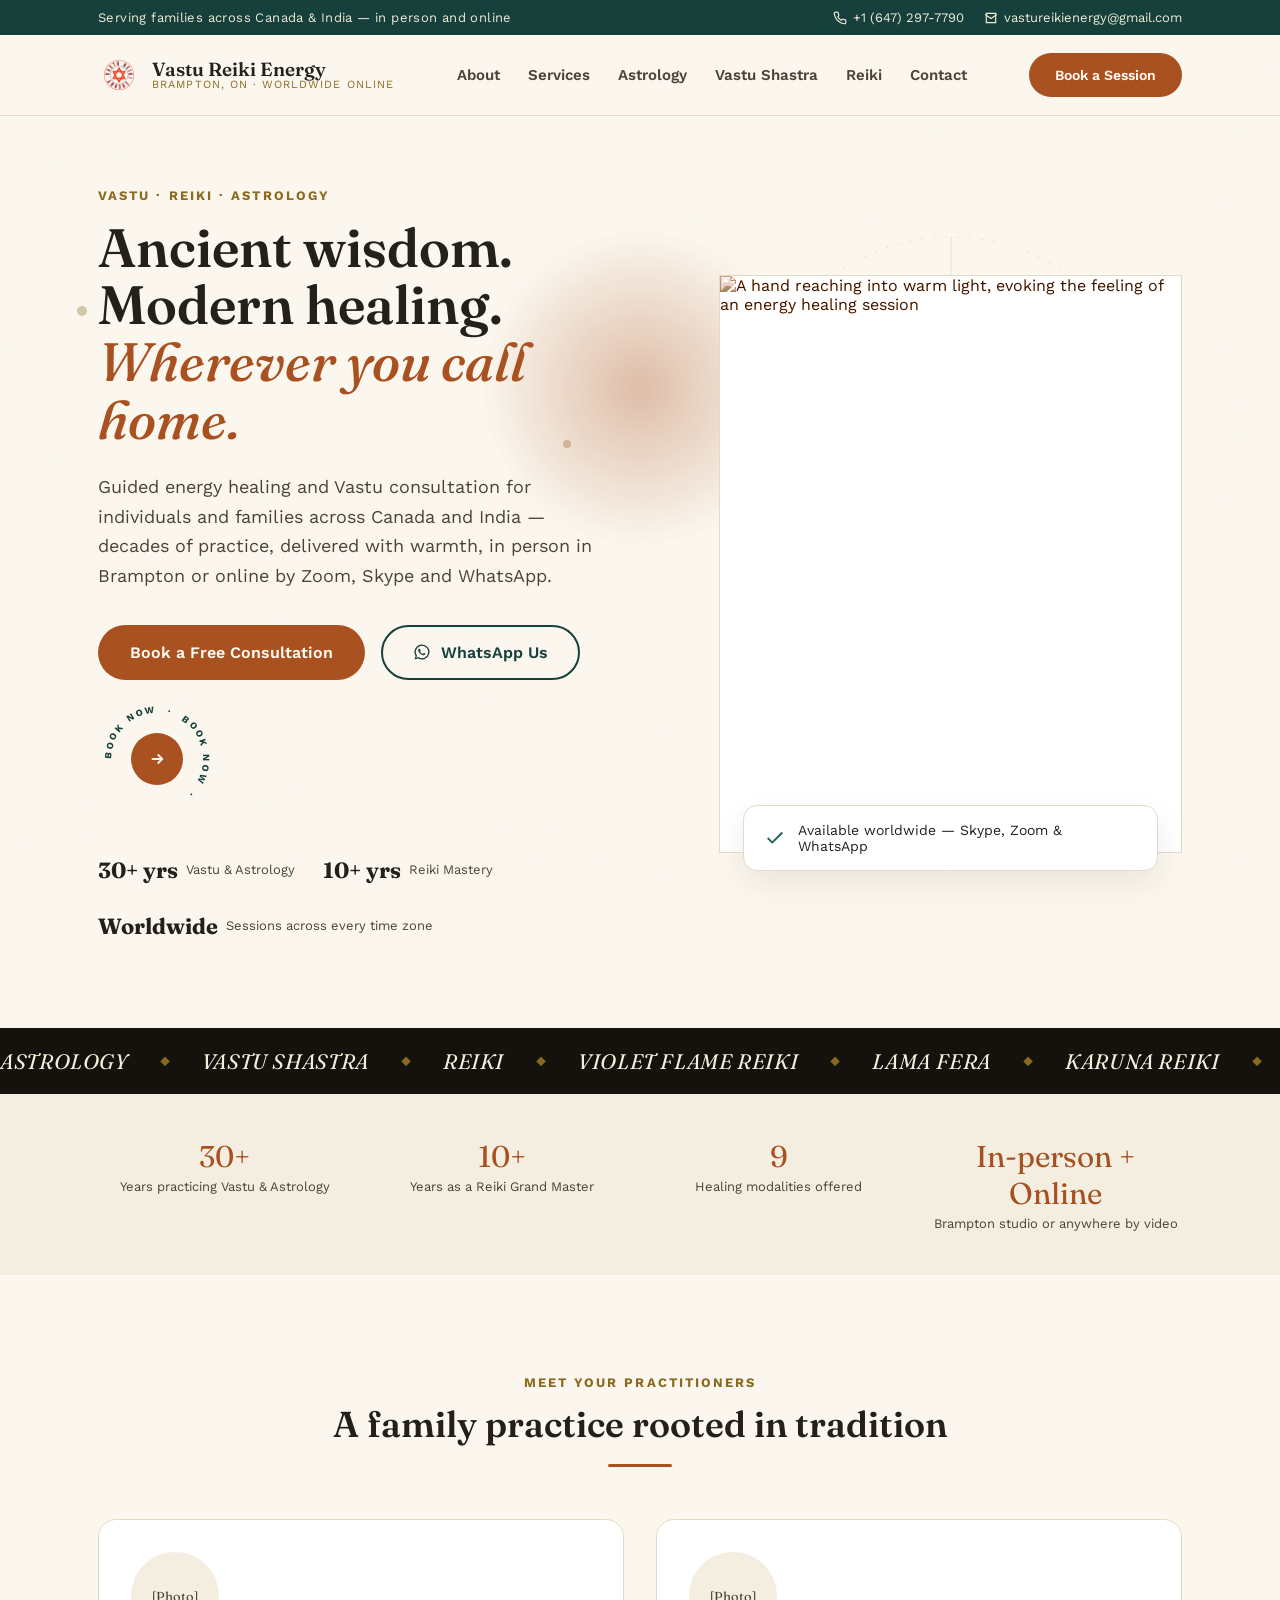
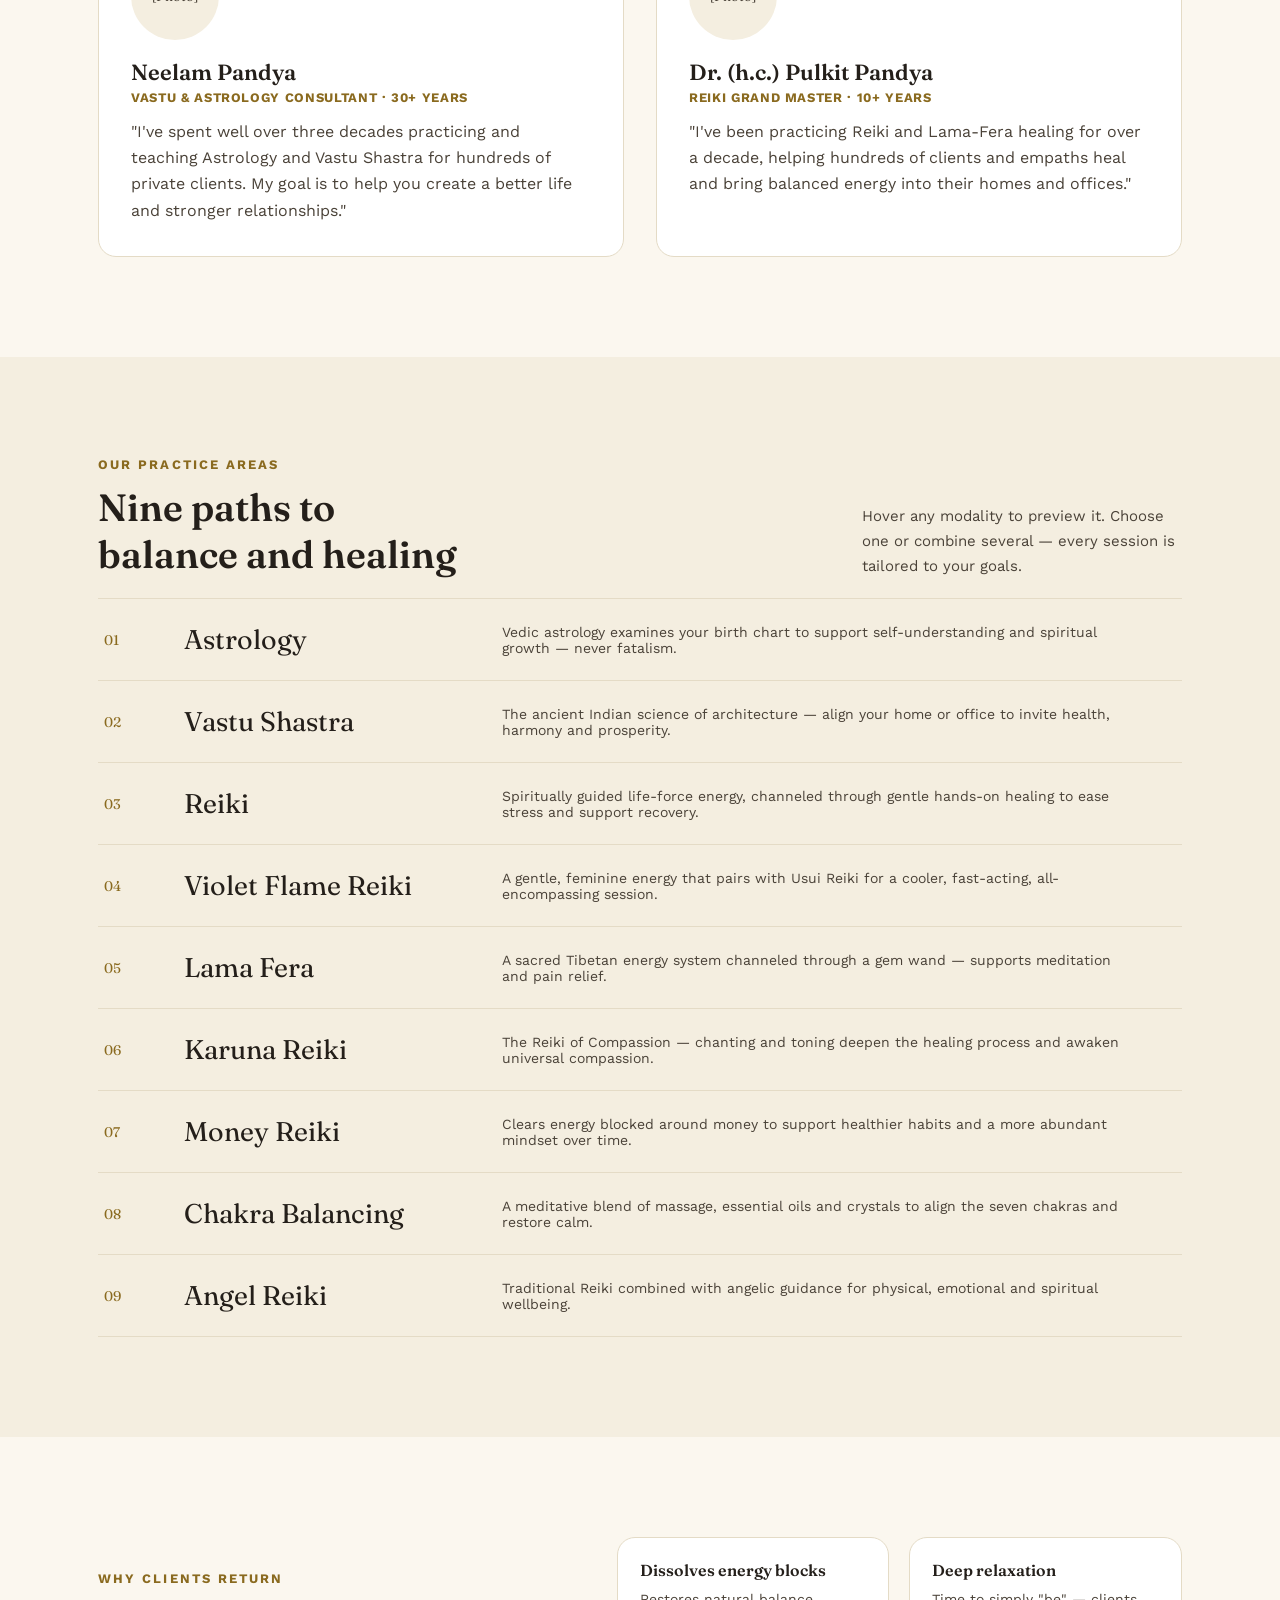
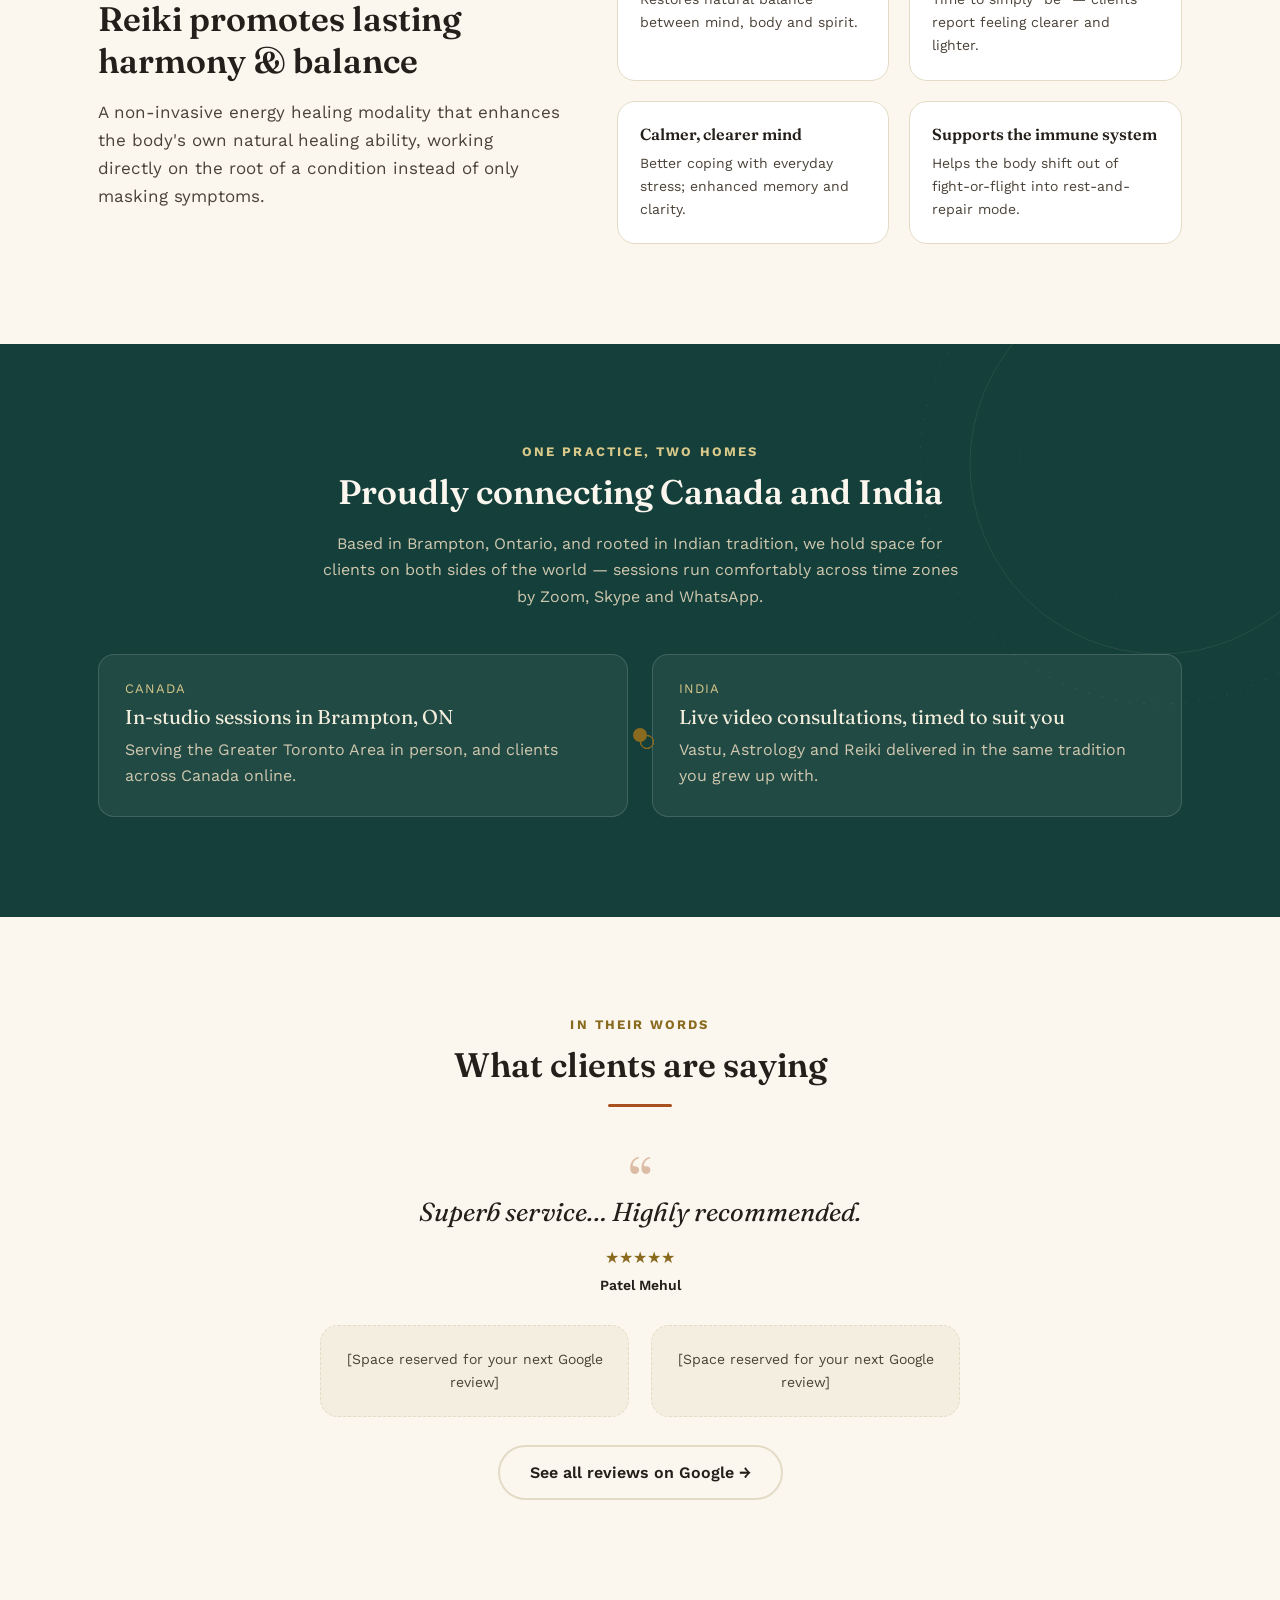
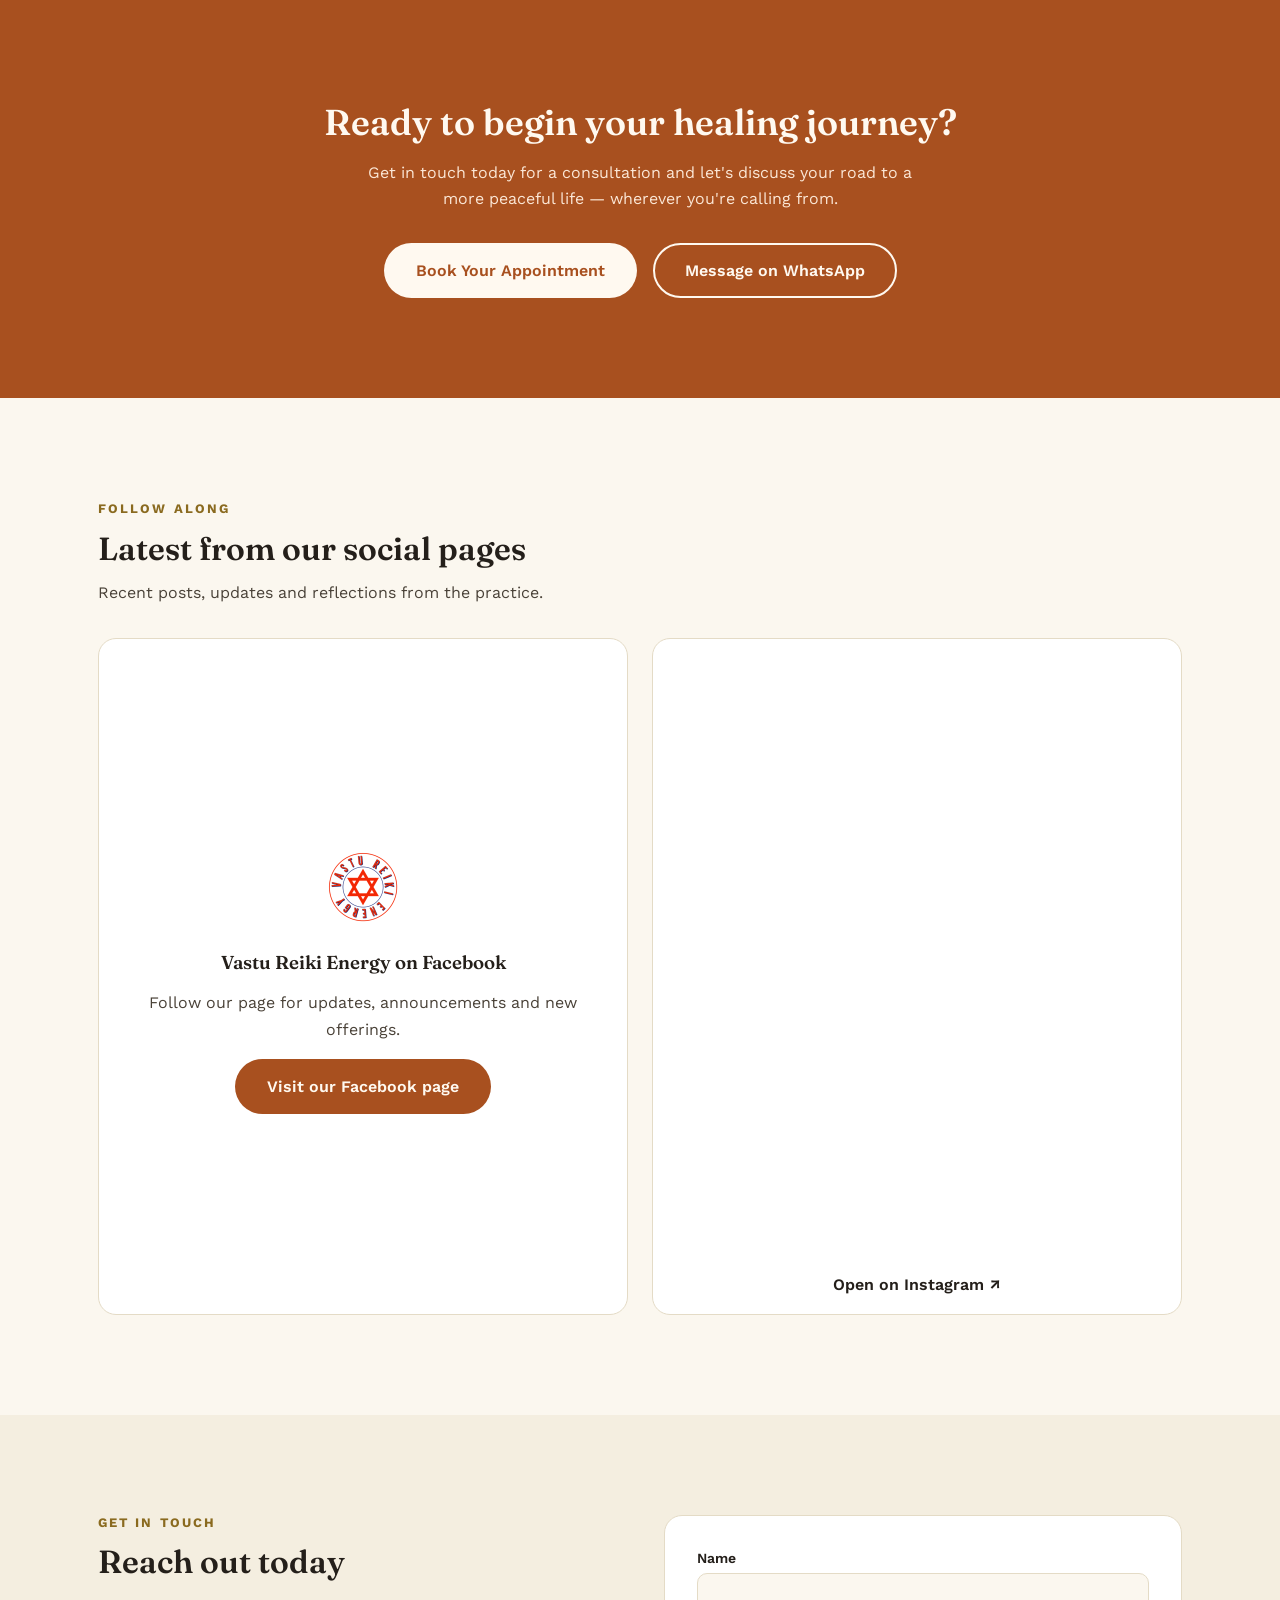
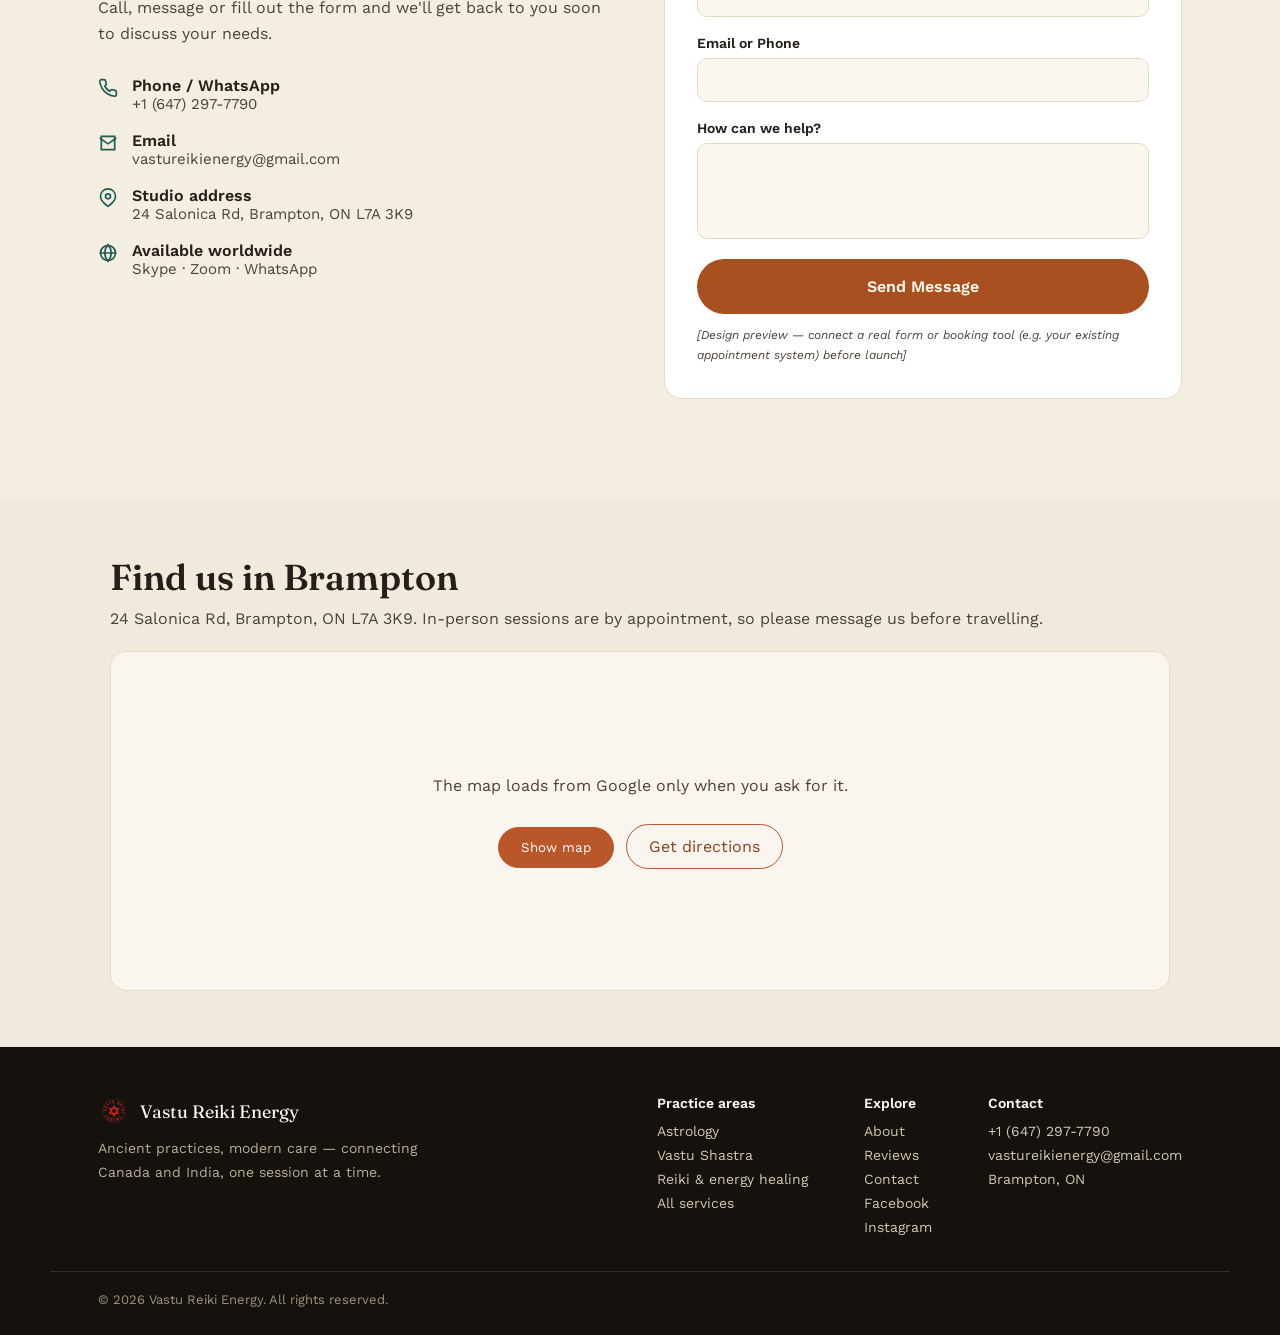
==== commit f6a6ec4e: "Use clean URLs without .html in links, canonicals and sitemap; hide .html in address bar Co-Authored" ====
--- a/index.html
+++ b/index.html
@@ -3,240 +3,573 @@
 <head>
 <meta charset="utf-8">
 <meta name="viewport" content="width=device-width, initial-scale=1">
-<title>Vastu Reiki Energy — Reiki, Astrology &amp; Vastu in Brampton</title>
-<meta name="description" content="Reiki energy healing, Vedic astrology readings and Vastu Shastra consultations in Brampton, Ontario and online across Canada and India. Free first consultation.">
-<link rel="canonical" href="https://panchalbhavesh.github.io/vastu-reiki-energy-site/">
+<title>Vastu Reiki Energy — Ancient Wisdom, Modern Healing</title>
+<meta name="description" content="Vastu, Reiki and Astrology consultations in Brampton, Ontario and online worldwide — connecting families across Canada and India.">
 <link rel="icon" type="image/png" sizes="32x32" href="images/favicon-32.png">
 <link rel="apple-touch-icon" href="images/apple-touch-icon.png">
-<meta name="theme-color" content="#B9572B">
-<meta property="og:type" content="website"><meta property="og:site_name" content="Vastu Reiki Energy">
-<meta property="og:title" content="Vastu Reiki Energy — Reiki, Astrology &amp; Vastu in Brampton"><meta property="og:description" content="Reiki energy healing, Vedic astrology readings and Vastu Shastra consultations in Brampton, Ontario and online across Canada and India. Free first consultation.">
-<meta property="og:url" content="https://panchalbhavesh.github.io/vastu-reiki-energy-site/"><meta property="og:image" content="https://panchalbhavesh.github.io/vastu-reiki-energy-site/images/art-mandala.svg"><meta property="og:locale" content="en_CA">
-<meta name="twitter:card" content="summary_large_image"><meta name="twitter:title" content="Vastu Reiki Energy — Reiki, Astrology &amp; Vastu in Brampton"><meta name="twitter:description" content="Reiki energy healing, Vedic astrology readings and Vastu Shastra consultations in Brampton, Ontario and online across Canada and India. Free first consultation."><meta name="twitter:image" content="https://panchalbhavesh.github.io/vastu-reiki-energy-site/images/art-mandala.svg">
-<link rel="preconnect" href="https://fonts.googleapis.com"><link rel="preconnect" href="https://fonts.gstatic.com" crossorigin>
-<link href="https://fonts.googleapis.com/css2?family=Fraunces:ital,opsz,wght@0,9..144,500;0,9..144,600;1,9..144,500&family=Work+Sans:wght@400;500;600;700&display=swap" rel="stylesheet">
+<link rel="preconnect" href="https://fonts.googleapis.com">
+<link href="https://fonts.googleapis.com/css2?family=Fraunces:ital,opsz,wght@0,9..144,400;0,9..144,500;0,9..144,600;0,9..144,700;1,9..144,500&family=Work+Sans:wght@400;500;600;700&display=swap" rel="stylesheet">
 <style>
-:root{
-  --cream:#FAF6EF;--cream-2:#F1E9DB;--cream-3:#E9DFCD;
-  --terra:#B9572B;--terra-deep:#8F3F1D;--clay:#E2B49A;--gold:#C9A25A;--gold-l:#E6CF9A;
-  --espresso:#2E1B12;--ink:#2A2118;--ink-soft:#5C5044;--line:#E6DCCB;
-  --radius:22px;--shadow:0 18px 40px rgba(60,35,20,.10);
-}
-*{box-sizing:border-box}
-html{scroll-behavior:smooth}
-@media(prefers-reduced-motion:reduce){html{scroll-behavior:auto}.reveal{opacity:1!important;transform:none!important}}
-body{margin:0;background:var(--cream);color:var(--ink);font-family:'Work Sans',system-ui,sans-serif;font-size:17px;line-height:1.6;-webkit-font-smoothing:antialiased}
-h1,h2,h3{font-family:'Fraunces',Georgia,serif;font-weight:600;line-height:1.12;margin:0;color:var(--ink)}
-h1{font-size:clamp(38px,5.4vw,62px);letter-spacing:-.01em}
-h2{font-size:clamp(28px,3.6vw,42px)}
-h3{font-size:21px}
-p{margin:0;color:var(--ink-soft)}
-a{color:inherit;text-decoration:none}
-img,svg{max-width:100%;display:block}
-.wrap{max-width:1160px;margin:0 auto;padding:0 24px}
-section{padding:88px 0}
-@media(max-width:700px){section{padding:64px 0}}
-.eyebrow{font-size:12.5px;letter-spacing:.18em;text-transform:uppercase;color:var(--terra);font-weight:700}
-.lead{font-size:19px;max-width:560px}
-.btn{display:inline-flex;align-items:center;gap:10px;padding:15px 26px;border-radius:999px;font-weight:600;font-size:16px;border:2px solid transparent;transition:transform .18s ease,box-shadow .18s ease,background .18s ease;white-space:nowrap}
-.btn:hover{transform:translateY(-2px);box-shadow:0 12px 28px rgba(60,35,20,.16)}
-.btn-primary{background:var(--terra);color:#FFF6EE}
-.btn-primary:hover{background:var(--terra-deep)}
-.btn-outline{background:transparent;color:var(--terra-deep);border-color:var(--terra)}
-.btn-light{background:#FFF9F1;color:var(--terra-deep)}
-.btn-wa{background:#1E8E5A;color:#fff}
-.btn svg{width:18px;height:18px}
-.grid{display:grid;gap:28px}
-.g2{grid-template-columns:1fr 1fr;align-items:center}
-.g3{grid-template-columns:repeat(3,1fr)}
-.g4{grid-template-columns:repeat(4,1fr)}
-@media(max-width:900px){.g2,.g3,.g4{grid-template-columns:1fr}}
-@media(max-width:900px) and (min-width:600px){.g4,.g3{grid-template-columns:1fr 1fr}}
-.frame{border-radius:var(--radius);overflow:hidden;background:var(--cream-2);box-shadow:var(--shadow);border:1px solid var(--line)}
-.frame img{width:100%;height:auto}
-.frame.portrait{max-width:440px;margin:0 auto}
-.card{background:#FFFDF9;border:1px solid var(--line);border-radius:var(--radius);padding:28px;transition:transform .2s ease,box-shadow .2s ease}
-.card:hover{transform:translateY(-4px);box-shadow:var(--shadow)}
-.dark{background:var(--espresso);color:#F3E8D8}
-.dark h2,.dark h3{color:#FBF3E6}
-.dark p{color:#D9C7B2}
-.dark .eyebrow{color:var(--gold)}
-.tint{background:var(--cream-2)}
-.blob{position:absolute;border-radius:50%;filter:blur(60px);opacity:.55;pointer-events:none}
-/* header */
-.topbar{background:var(--espresso);color:#E9D9C4;font-size:13px}
-.topbar .wrap{display:flex;justify-content:space-between;align-items:center;min-height:38px;gap:12px;flex-wrap:wrap}
-.topbar a{display:inline-flex;align-items:center;gap:6px}
-.topbar .contacts{display:flex;gap:18px}
-@media(max-width:900px){.topbar .contacts{display:none}}
-header.site{position:sticky;top:0;z-index:30;background:rgba(250,246,239,.92);backdrop-filter:blur(10px);border-bottom:1px solid var(--line)}
-header.site .wrap{display:flex;align-items:center;justify-content:space-between;min-height:76px;gap:16px}
-.brand{display:flex;align-items:center;gap:12px}
-.brand img{width:44px;height:44px}
-.brand b{font-family:'Fraunces',serif;font-weight:600;font-size:19px;display:block;line-height:1.1}
-.brand small{font-size:11px;letter-spacing:.12em;text-transform:uppercase;color:var(--gold);font-weight:600}
-nav.main{display:flex;gap:28px;align-items:center}
-nav.main a{font-weight:600;font-size:15px;color:var(--ink-soft);position:relative;padding:6px 0}
-nav.main a:hover,nav.main a.active{color:var(--terra)}
-nav.main a.active::after{content:'';position:absolute;left:0;right:0;bottom:-2px;height:2px;background:var(--terra);border-radius:2px}
-.menu-btn{display:none;background:none;border:1px solid var(--line);border-radius:12px;width:44px;height:44px;cursor:pointer}
-.mobile-nav{display:none;flex-direction:column;padding:8px 24px 22px;border-top:1px solid var(--line);background:var(--cream)}
-.mobile-nav a{padding:12px 0;font-weight:600;border-bottom:1px solid var(--line)}
-.mobile-nav.open{display:flex}
-@media(max-width:900px){nav.main,.hide-m{display:none}.menu-btn{display:inline-flex;align-items:center;justify-content:center}}
-/* hero */
-.hero{position:relative;overflow:hidden;padding:72px 0 80px}
-.hero .g2{grid-template-columns:1.05fr .95fr;gap:48px}
-@media(max-width:900px){.hero .g2{grid-template-columns:1fr}}
-.hero-art{position:relative}
-.hero-art img{width:100%;height:auto;border-radius:32px}
-.pill{display:inline-flex;align-items:center;gap:8px;background:#FFF9F1;border:1px solid var(--line);border-radius:999px;padding:8px 14px;font-size:13.5px;font-weight:600;color:var(--terra-deep)}
-.stats{display:flex;gap:34px;flex-wrap:wrap;margin-top:34px}
-.stats b{font-family:'Fraunces',serif;font-size:30px;color:var(--terra);display:block;line-height:1}
-.stats span{font-size:13px;color:var(--ink-soft)}
-/* service cards */
-.svc{display:flex;flex-direction:column;padding:0;overflow:hidden}
-.svc img{width:100%;height:auto;aspect-ratio:4/3;object-fit:contain;background:var(--cream-2)}
-.svc .body{padding:26px 28px 30px;display:flex;flex-direction:column;gap:10px;flex:1}
-.svc .link{margin-top:auto;color:var(--terra);font-weight:600;display:inline-flex;gap:8px;align-items:center}
-.link svg,.chip svg{width:18px;height:18px;flex-shrink:0}
-/* modality */
-.mod{scroll-margin-top:96px}
-.mod .g2{gap:56px}
-.chip-row{display:flex;flex-wrap:wrap;gap:10px}
-.chip{border:1px solid var(--line);background:#FFFDF9;border-radius:999px;padding:9px 16px;font-size:14px;font-weight:600;color:var(--ink-soft)}
-.chip:hover{border-color:var(--terra);color:var(--terra)}
-/* steps */
-.step b{display:inline-flex;width:40px;height:40px;border-radius:50%;background:var(--terra);color:#FFF6EE;align-items:center;justify-content:center;font-family:'Fraunces',serif;font-size:18px;margin-bottom:14px}
-/* people */
-.mono{width:72px;height:72px;border-radius:50%;background:var(--clay);color:var(--terra-deep);font-family:'Fraunces',serif;font-size:26px;font-weight:600;display:flex;align-items:center;justify-content:center;flex-shrink:0}
-/* enquiry */
-.enq{display:grid;grid-template-columns:1.1fr .9fr;gap:40px;align-items:start}
-@media(max-width:900px){.enq{grid-template-columns:1fr}}
-.field{display:flex;flex-direction:column;gap:6px;margin-bottom:14px}
-.field label{font-size:13px;font-weight:600;color:var(--ink-soft)}
-.field input,.field select,.field textarea{font:inherit;font-size:16px;padding:13px 14px;border:1px solid var(--line);border-radius:14px;background:#FFFDF9;color:var(--ink);width:100%}
-.field textarea{min-height:110px;resize:vertical}
-.field input:focus,.field select:focus,.field textarea:focus{outline:2px solid var(--terra);outline-offset:1px;border-color:var(--terra)}
-.contact-list{display:flex;flex-direction:column;gap:14px}
-.contact-list a,.contact-list div{display:flex;gap:14px;align-items:flex-start;padding:16px 18px;border:1px solid var(--line);border-radius:16px;background:#FFFDF9}
-.contact-list svg{width:22px;height:22px;flex-shrink:0;color:var(--terra)}
-.contact-list b{display:block;font-size:14px;color:var(--ink-soft);font-weight:600}
-/* floating whatsapp */
-.fab{position:fixed;right:18px;bottom:18px;z-index:40;display:inline-flex;align-items:center;gap:10px;background:#1E8E5A;color:#fff;border-radius:999px;padding:13px 18px;font-weight:600;box-shadow:0 14px 30px rgba(0,0,0,.22)}
-.fab svg{width:22px;height:22px}
-@media(max-width:600px){.fab span{display:none}.fab{padding:14px}}
-/* footer */
-footer{background:var(--espresso);color:#CDBBA4;padding:56px 0 28px;font-size:14px}
-footer .cols{display:grid;grid-template-columns:1.4fr 1fr 1fr 1fr;gap:32px}
-@media(max-width:800px){footer .cols{grid-template-columns:1fr 1fr}}
-@media(max-width:500px){footer .cols{grid-template-columns:1fr}}
-footer b{color:#FBF3E6;display:block;margin-bottom:12px;font-size:14px}
-footer a{display:block;padding:4px 0}
-footer a:hover{color:#fff}
-.reveal{opacity:0;transform:translateY(18px);transition:opacity .7s ease,transform .7s ease}
-.reveal.in{opacity:1;transform:none}
-.review{position:relative;padding:34px 34px 30px}
-.review .q{font-family:'Fraunces',serif;font-size:64px;line-height:.6;color:var(--clay);position:absolute;top:30px;left:26px}
-.stars{color:var(--gold);letter-spacing:2px}
-.cta-band{background:linear-gradient(135deg,var(--terra) 0%,var(--terra-deep) 100%);color:#FFF6EE;border-radius:var(--radius);padding:56px 40px;text-align:center}
-.cta-band h2{color:#FFF9F1}
-.cta-band p{color:#F7DCC9}
+  :root{
+    --ivory:#FBF7EF;
+    --paper:#F4EEE0;
+    --ink:#241F1A;
+    --ink-soft:#4A4238;
+    --teal:#1E5C54;
+    --teal-dark:#153F3A;
+    --charcoal:#15120E;
+    --terracotta:#A8501F;
+    --gold:#8A6A1F;
+    --line:#E4DBC6;
+  }
+  *{box-sizing:border-box;}
+  html{scroll-behavior:smooth;}
+  body{margin:0;font-family:'Work Sans',sans-serif;background:var(--ivory);color:var(--ink);}
+  h1,h2,h3{font-family:'Fraunces',serif;font-weight:600;margin:0;color:var(--ink);}
+  p{margin:0;line-height:1.65;color:var(--ink-soft);}
+  a{color:inherit;text-decoration:none;}
+  button{font-family:inherit;cursor:pointer;}
+  img{max-width:100%;}
+  .btn{position:relative;display:inline-flex;align-items:center;gap:10px;padding:16px 30px;border-radius:999px;font-size:16px;font-weight:600;border:2px solid transparent;transition:transform .2s ease,box-shadow .2s ease;}
+  .btn:hover{box-shadow:0 10px 26px rgba(36,31,26,.18);}
+  .btn:focus-visible{outline:3px solid var(--gold);outline-offset:2px;}
+  .btn-primary{background:var(--terracotta);color:#FFF9F0;}
+  .btn-outline{background:transparent;color:var(--teal-dark);border-color:var(--teal-dark);}
+  .btn-ghost{background:var(--ivory);color:var(--ink);border-color:var(--line);}
+  .magnetic{transition:transform .25s cubic-bezier(.2,.8,.2,1),box-shadow .2s ease;}
+  .container{max-width:1180px;margin:0 auto;padding-left:48px;padding-right:48px;}
+  .eyebrow{font-size:13px;letter-spacing:.16em;text-transform:uppercase;color:var(--gold);font-weight:700;}
+  .card{background:#FFFFFF;border:1px solid var(--line);border-radius:18px;transition:transform .25s ease,box-shadow .25s ease;}
+  .card:hover{transform:translateY(-5px);box-shadow:0 18px 36px rgba(36,31,26,.10);}
+  section{padding:100px 0;}
+  .divider{width:64px;height:3px;background:var(--terracotta);border-radius:2px;}
+  nav a{font-size:15px;font-weight:600;color:var(--ink-soft);position:relative;}
+  nav a::after{content:'';position:absolute;left:0;right:100%;bottom:-4px;height:2px;background:var(--terracotta);transition:right .25s ease;}
+  nav a:hover{color:var(--terracotta);}
+  nav a:hover::after{right:0;}
+  .mobile-menu-btn{display:none;}
+  .mobile-nav-panel{display:none;}
+  .duo{position:relative;overflow:hidden;border-radius:inherit;}
+  .duo img{display:block;width:100%;height:100%;object-fit:cover;filter:grayscale(55%) contrast(1.05);}
+  .duo::after{content:'';position:absolute;inset:0;background:linear-gradient(150deg,var(--terracotta) 0%,var(--teal-dark) 100%);mix-blend-mode:color;opacity:.5;pointer-events:none;}
+
+  .kin{display:block;opacity:0;transform:translateY(36px);animation:riseIn .9s cubic-bezier(.2,.8,.2,1) forwards;}
+  .kin.d1{animation-delay:.05s;}
+  .kin.d2{animation-delay:.22s;}
+  .kin.d3{animation-delay:.39s;}
+  .fade-in{opacity:0;animation:fadeIn .8s ease forwards;}
+  .fade-in.d4{animation-delay:.6s;}
+  .fade-in.d5{animation-delay:.75s;}
+  @keyframes riseIn{to{opacity:1;transform:translateY(0);}}
+  @keyframes fadeIn{to{opacity:1;}}
+
+  .reveal{opacity:0;transform:translateY(22px);transition:opacity .7s cubic-bezier(.2,.7,.2,1),transform .7s cubic-bezier(.2,.7,.2,1);}
+  .reveal.is-visible{opacity:1;transform:translateY(0);}
+  .stagger > *{opacity:0;transform:translateY(18px);transition:opacity .6s ease,transform .6s ease;}
+  .stagger.is-visible > *{opacity:1;transform:translateY(0);}
+  .stagger.is-visible > *:nth-child(1){transition-delay:.02s;}
+  .stagger.is-visible > *:nth-child(2){transition-delay:.08s;}
+  .stagger.is-visible > *:nth-child(3){transition-delay:.14s;}
+  .stagger.is-visible > *:nth-child(4){transition-delay:.20s;}
+  .stagger.is-visible > *:nth-child(5){transition-delay:.26s;}
+  .stagger.is-visible > *:nth-child(6){transition-delay:.32s;}
+  .stagger.is-visible > *:nth-child(7){transition-delay:.38s;}
+  .stagger.is-visible > *:nth-child(8){transition-delay:.44s;}
+  .stagger.is-visible > *:nth-child(9){transition-delay:.50s;}
+
+  @keyframes floatDot{0%,100%{transform:translateY(0);}50%{transform:translateY(-16px);}}
+  @keyframes pulseRing{0%{transform:translate(-50%,-50%) scale(.55);opacity:.6;}100%{transform:translate(-50%,-50%) scale(1.9);opacity:0;}}
+  @keyframes spinSlow{from{transform:rotate(0deg);}to{transform:rotate(360deg);}}
+  @keyframes spinSlowReverse{from{transform:rotate(360deg);}to{transform:rotate(0deg);}}
+  @keyframes breathe{0%,100%{opacity:.35;transform:scale(1);}50%{opacity:.6;transform:scale(1.06);}}
+  @keyframes marqueeScroll{from{transform:translateX(0);}to{transform:translateX(-50%);}}
+  .float-dot{position:absolute;border-radius:50%;background:var(--gold);opacity:.35;animation:floatDot 5s ease-in-out infinite;}
+  .mandala{position:absolute;pointer-events:none;}
+  .mandala.spin{animation:spinSlow 70s linear infinite;}
+  .mandala.spin-rev{animation:spinSlowReverse 90s linear infinite;}
+  .energy-glow{animation:breathe 4.5s ease-in-out infinite;}
+  .connector-pulse span{position:absolute;top:50%;left:50%;width:14px;height:14px;border-radius:50%;background:var(--gold);transform:translate(-50%,-50%);}
+  .connector-pulse i{position:absolute;top:50%;left:50%;width:14px;height:14px;border-radius:50%;border:1.5px solid var(--gold);animation:pulseRing 2.4s ease-out infinite;}
+  .connector-pulse i:nth-child(2){animation-delay:.8s;}
+  .connector-pulse i:nth-child(3){animation-delay:1.6s;}
+  #cursor-glow{position:absolute;top:0;left:0;width:320px;height:320px;border-radius:50%;pointer-events:none;background:radial-gradient(circle,rgba(168,80,31,.35) 0%,rgba(168,80,31,0) 70%);filter:blur(6px);will-change:transform;}
+
+  .badge-cta{position:relative;width:118px;height:118px;flex-shrink:0;}
+  .badge-cta svg.ring{position:absolute;inset:0;animation:spinSlow 16s linear infinite;}
+  .badge-cta .core{position:absolute;top:50%;left:50%;transform:translate(-50%,-50%);width:52px;height:52px;border-radius:50%;background:var(--terracotta);display:flex;align-items:center;justify-content:center;}
+
+  .marquee-band{background:var(--charcoal);overflow:hidden;padding:20px 0;}
+  .marquee-track{display:flex;gap:32px;white-space:nowrap;width:max-content;animation:marqueeScroll 32s linear infinite;}
+  .marquee-track span.word{font-family:'Fraunces',serif;font-style:italic;font-size:21px;color:#F3EEDC;text-transform:uppercase;letter-spacing:.03em;}
+  .marquee-track span.dot{color:var(--gold);font-size:14px;align-self:center;}
+
+  #scroll-progress{position:fixed;top:0;left:0;height:3px;background:var(--terracotta);width:0%;z-index:100;transition:width .1s linear;}
+
+  .service-index{border-top:1px solid var(--line);}
+  .service-row{display:grid;grid-template-columns:56px 1fr 2.1fr 32px;align-items:center;gap:24px;padding:24px 6px;border-bottom:1px solid var(--line);cursor:pointer;transition:background .25s ease,padding-left .25s ease;}
+  .service-row:hover{background:var(--paper);padding-left:16px;}
+  .service-row .num{font-family:'Fraunces',serif;font-size:14px;color:var(--gold);}
+  .service-row .name{font-family:'Fraunces',serif;font-size:27px;transition:color .2s ease;}
+  .service-row:hover .name{color:var(--terracotta);}
+  .service-row .desc{font-size:14px;color:var(--ink-soft);}
+  .service-row .arrow{font-size:22px;color:var(--terracotta);opacity:0;transform:translateX(-8px);transition:all .25s ease;}
+  .service-row:hover .arrow{opacity:1;transform:translateX(0);}
+  .service-row .mobile-thumb{display:none;}
+  .service-preview{position:fixed;top:0;left:0;width:220px;height:280px;border-radius:16px;overflow:hidden;pointer-events:none;opacity:0;transform:scale(.92);transition:opacity .22s ease,transform .22s ease;z-index:60;box-shadow:0 26px 50px rgba(20,17,14,.32);}
+  .service-preview.is-active{opacity:1;transform:scale(1);}
+
+  @media (prefers-reduced-motion: reduce){
+    .reveal,.stagger > *{opacity:1 !important;transform:none !important;transition:none !important;}
+    .kin,.fade-in{opacity:1 !important;transform:none !important;animation:none !important;}
+    .float-dot,.mandala.spin,.mandala.spin-rev,.energy-glow,.connector-pulse i,.marquee-track,.badge-cta svg.ring{animation:none !important;}
+    .card:hover{transform:none;}
+    #cursor-glow{display:none;}
+  }
+  @media (max-width:900px){
+    .container{padding-left:24px;padding-right:24px;}
+    section{padding:64px 0;}
+    .hide-mobile{display:none !important;}
+    .grid-2{grid-template-columns:1fr !important;}
+    .grid-3{grid-template-columns:1fr !important;}
+    .grid-4{grid-template-columns:1fr 1fr !important;}
+    h1{font-size:38px !important;}
+    .mobile-menu-btn{display:inline-flex !important;align-items:center;justify-content:center;}
+    .mobile-nav-panel.is-open{display:flex;}
+    .connector-pulse,.mandala,#cursor-glow{display:none !important;}
+    .service-row{grid-template-columns:36px 48px 1fr 24px;}
+    .service-row .desc{display:none;}
+    .service-row .mobile-thumb{display:block;width:48px;height:48px;border-radius:10px;object-fit:cover;}
+    .service-preview{display:none !important;}
+    .badge-cta{display:none;}
+  }
+  html{scroll-padding-top:96px;}
 </style>
-<script type="application/ld+json">{"@context": "https://schema.org", "@type": "ProfessionalService", "name": "Vastu Reiki Energy", "description": "Reiki energy healing, Vedic astrology readings and Vastu Shastra consultations in Brampton, Ontario and online across Canada and India.", "url": "https://panchalbhavesh.github.io/vastu-reiki-energy-site/", "image": "https://panchalbhavesh.github.io/vastu-reiki-energy-site/images/art-mandala.svg", "logo": "https://panchalbhavesh.github.io/vastu-reiki-energy-site/images/logo.png", "telephone": "+16472977790", "email": "vastureikienergy@gmail.com", "address": {"@type": "PostalAddress", "streetAddress": "24 Salonica Rd", "addressLocality": "Brampton", "addressRegion": "ON", "postalCode": "L7A 3K9", "addressCountry": "CA"}, "areaServed": [{"@type": "Country", "name": "Canada"}, {"@type": "Country", "name": "India"}], "priceRange": "$$", "hasMap": "https://maps.google.com/maps?q=24+Salonica+Rd,+Brampton,+ON+L7A+3K9", "sameAs": ["https://www.facebook.com/vastureikienergy", "https://www.instagram.com/vastureikienergy"], "employee": [{"@type": "Person", "name": "Pulkit Pandya", "jobTitle": "Vastu & Reiki Grand Master"}, {"@type": "Person", "name": "Neelam Pandya", "jobTitle": "Vedic astrologer and Vastu consultant"}]}</script>
-<link rel="stylesheet" href="compact-theme.css">
-</head>
-<body class="theme-home">
-
-<div class="topbar"><div class="wrap">
-  <span>Brampton, ON &middot; Online across Canada &amp; India</span>
-  <span class="contacts"><a href="tel:+16472977790"><svg width="14" height="14" viewBox="0 0 24 24" fill="none" stroke="currentColor" stroke-width="2" aria-hidden="true"><path d="M22 16.9v3a2 2 0 0 1-2.2 2 19.8 19.8 0 0 1-8.6-3.1 19.5 19.5 0 0 1-6-6A19.8 19.8 0 0 1 2.1 4.2 2 2 0 0 1 4.1 2h3a2 2 0 0 1 2 1.7c.1 1 .4 1.9.7 2.8a2 2 0 0 1-.5 2.1L8.1 9.9a16 16 0 0 0 6 6l1.3-1.3a2 2 0 0 1 2.1-.4c.9.3 1.9.6 2.8.7a2 2 0 0 1 1.7 2z"/></svg> +1 (647) 297-7790</a><a href="mailto:vastureikienergy@gmail.com"><svg width="14" height="14" viewBox="0 0 24 24" fill="none" stroke="currentColor" stroke-width="2" aria-hidden="true"><rect x="3" y="5" width="18" height="14" rx="2"/><path d="m3 7 9 6 9-6"/></svg> vastureikienergy@gmail.com</a></span>
-</div></div>
-<header class="site"><div class="wrap">
-  <a class="brand" href="index.html"><img src="images/logo.png" alt="Vastu Reiki Energy logo" width="44" height="44"><span><b>Vastu Reiki Energy</b><small>Reiki &middot; Astrology &middot; Vastu</small></span></a>
-  <nav class="main" aria-label="Main"><a href="reiki.html">Reiki</a><a href="astrology.html">Astrology</a><a href="vastu.html">Vastu Shastra</a><a href="index.html#about">About</a><a href="index.html#enquire">Enquire</a></nav>
-  <a class="btn btn-primary hide-m" href="https://wa.me/16472977790?text=Hello%2C%20I%20would%20like%20to%20book%20a%20free%20consultation." target="_blank" rel="noopener" style="padding:12px 22px;font-size:14.5px">Book a free consultation</a>
-  <button class="menu-btn" id="menuBtn" aria-label="Open menu" aria-expanded="false"><svg width="22" height="22" viewBox="0 0 24 24" fill="none" stroke="currentColor" stroke-width="2"><path d="M3 6h18M3 12h18M3 18h18"/></svg></button>
-</div>
-<div class="mobile-nav" id="mobileNav"><a href="reiki.html">Reiki</a><a href="astrology.html">Astrology</a><a href="vastu.html">Vastu Shastra</a><a href="index.html#about">About</a><a href="index.html#enquire">Enquire</a><a href="https://wa.me/16472977790?text=Hello%2C%20I%20would%20like%20to%20book%20a%20free%20consultation." class="btn btn-primary" style="margin-top:12px;justify-content:center;border:0">Book a free consultation</a></div>
-</header>
-<main>
-
-<section class="hero">
-  <div class="blob" style="width:520px;height:520px;background:#F0C9B0;top:-160px;right:-120px"></div>
-  <div class="blob" style="width:380px;height:380px;background:#EAD9B0;bottom:-140px;left:-120px"></div>
-  <div class="wrap grid g2" style="position:relative">
-    <div>
-      <span class="pill">&#10003; Free first consultation &middot; Brampton or online</span>
-      <h1 style="margin-top:22px">Reiki, astrology and Vastu — <em style="color:var(--terra);font-style:italic;font-weight:500">for the life you live now.</em></h1>
-      <p class="lead" style="margin-top:20px">Energy healing, birth-chart readings and home alignment from a family practice in Brampton — 30 years of experience, offered in person or over video to clients across Canada and India.</p>
-      <div style="display:flex;gap:14px;flex-wrap:wrap;margin-top:30px">
-        <a class="btn btn-primary" href="https://wa.me/16472977790?text=Hello%2C%20I%20would%20like%20to%20book%20a%20free%20consultation." target="_blank" rel="noopener"><svg viewBox="0 0 24 24" fill="currentColor" aria-hidden="true"><path d="M20.5 3.5A11.8 11.8 0 0 0 12 0C5.5 0 .2 5.3.2 11.8c0 2.1.5 4.1 1.6 5.9L0 24l6.4-1.7a11.8 11.8 0 0 0 5.6 1.4c6.5 0 11.8-5.3 11.8-11.8 0-3.2-1.2-6.1-3.3-8.4zM12 21.7c-1.8 0-3.5-.5-5-1.4l-.4-.2-3.8 1 1-3.7-.2-.4a9.8 9.8 0 0 1-1.5-5.2C2.1 6.4 6.5 2 12 2c2.6 0 5.1 1 6.9 2.9a9.7 9.7 0 0 1 2.9 6.9c0 5.5-4.4 9.9-9.8 9.9zm5.4-7.3c-.3-.1-1.8-.9-2-1-.3-.1-.5-.1-.7.1l-.9 1.1c-.2.2-.3.2-.6.1-.3-.1-1.3-.5-2.4-1.5-.9-.8-1.5-1.8-1.7-2.1-.2-.3 0-.5.1-.6l.5-.5.3-.5c.1-.2 0-.4 0-.5l-.9-2.2c-.2-.6-.5-.5-.7-.5h-.6c-.2 0-.5.1-.8.4-.3.3-1 1-1 2.5s1.1 2.9 1.2 3.1c.1.2 2.1 3.2 5.1 4.5.7.3 1.3.5 1.7.6.7.2 1.4.2 1.9.1.6-.1 1.8-.7 2-1.4.2-.7.2-1.3.2-1.4-.1-.1-.3-.2-.6-.3z"/></svg> Book on WhatsApp</a>
-        <a class="btn btn-outline" href="#services">See services <svg viewBox="0 0 24 24" fill="none" stroke="currentColor" stroke-width="2" aria-hidden="true"><path d="M5 12h14M13 6l6 6-6 6"/></svg></a>
-      </div>
-      <div class="stats"><div><b>30+</b><span>years in Vastu &amp; astrology</span></div><div><b>10+</b><span>years as a Reiki Grand Master</span></div><div><b>7</b><span>Reiki modalities</span></div></div>
-    </div>
-    <div class="hero-art"><div class=""><img src="images/art-mandala.svg" alt="Terracotta and gold mandala artwork" width="900" height="900" fetchpriority="high"></div></div>
+
+  <link rel="canonical" href="https://www.vastureikienergy.com/">
+  <meta property="og:type" content="website">
+  <meta property="og:site_name" content="Vastu Reiki Energy">
+  <meta property="og:title" content="Vastu Reiki Energy — Ancient Wisdom, Modern Healing">
+  <meta property="og:description" content="Vastu, Reiki and Astrology consultations in Brampton, Ontario and online worldwide — connecting families across Canada and India.">
+  <meta property="og:url" content="https://www.vastureikienergy.com/">
+  <meta property="og:image" content="https://www.vastureikienergy.com/images/hero.jpg">
+  <meta property="og:locale" content="en_CA">
+  <meta name="twitter:card" content="summary_large_image">
+  <meta name="twitter:title" content="Vastu Reiki Energy — Ancient Wisdom, Modern Healing">
+  <meta name="twitter:description" content="Vastu, Reiki and Astrology consultations in Brampton, Ontario and online worldwide — connecting families across Canada and India.">
+  <meta name="twitter:image" content="https://www.vastureikienergy.com/images/hero.jpg">
+
+  <script type="application/ld+json">{
+  "@context": "https://schema.org",
+  "@type": "ProfessionalService",
+  "name": "Vastu Reiki Energy",
+  "description": "Vastu Shastra, Reiki energy healing and Vedic Astrology consultations, serving clients across Canada and India in person and online.",
+  "url": "https://www.vastureikienergy.com/",
+  "image": "https://www.vastureikienergy.com/images/hero.jpg",
+  "logo": "https://www.vastureikienergy.com/images/logo.png",
+  "telephone": "+1-647-297-7790",
+  "email": "vastureikienergy@gmail.com",
+  "address": {
+    "@type": "PostalAddress",
+    "addressLocality": "Brampton",
+    "addressRegion": "ON",
+    "addressCountry": "CA"
+  },
+  "areaServed": [
+    {
+      "@type": "Country",
+      "name": "Canada"
+    },
+    {
+      "@type": "Country",
+      "name": "India"
+    }
+  ],
+  "priceRange": "$$",
+  "hasMap": "https://maps.google.com/maps?q=24+Salonica+Rd,+Brampton,+ON+L7A+3K9", "sameAs": [
+    "https://www.facebook.com/vastureikienergy",
+    "https://www.instagram.com/vastureikienergy"
+  ],
+  "employee": [
+    {
+      "@type": "Person",
+      "name": "Pulkit Pandya",
+      "jobTitle": "Vastu & Reiki Grand Master"
+    },
+    {
+      "@type": "Person",
+      "name": "Neelam Pandya",
+      "jobTitle": "Vedic astrologer and Vastu consultant"
+    }
+  ]
+}</script>
+  <script>(function(){var p=location.pathname,n=p.replace(/\/index\.html$/,"/").replace(/\.html$/,"");if(n!==p&&history.replaceState)history.replaceState(null,"",n+location.search+location.hash)})()</script></head>
+<body>
+
+<svg aria-hidden="true" style="position:fixed;inset:0;width:100%;height:100%;pointer-events:none;z-index:40;opacity:.045;mix-blend-mode:overlay;">
+  <filter id="grainFilter"><feTurbulence type="fractalNoise" baseFrequency="0.85" numOctaves="2" stitchTiles="stitch"/></filter>
+  <rect width="100%" height="100%" filter="url(#grainFilter)"/>
+</svg>
+<div id="scroll-progress"></div>
+
+<div style="width:100%;min-height:100vh;background:var(--ivory);">
+
+  <div style="background:var(--teal-dark);color:#EFE9D8;">
+    <div class="container" style="display:flex;justify-content:space-between;align-items:center;padding-top:10px;padding-bottom:10px;flex-wrap:wrap;gap:8px;">
+      <div style="font-size:13px;letter-spacing:.03em;">Serving families across Canada &amp; India — in person and online</div>
+      <div style="display:flex;gap:20px;font-size:13px;" class="hide-mobile">
+        <a href="tel:+16472977790" style="display:flex;align-items:center;gap:6px;">
+          <svg width="14" height="14" viewBox="0 0 24 24" fill="none" stroke="currentColor" stroke-width="2"><path d="M22 16.92v3a2 2 0 0 1-2.18 2 19.79 19.79 0 0 1-8.63-3.07 19.5 19.5 0 0 1-6-6 19.79 19.79 0 0 1-3.07-8.67A2 2 0 0 1 4.11 2h3a2 2 0 0 1 2 1.72c.127.96.361 1.903.7 2.81a2 2 0 0 1-.45 2.11L8.09 9.91a16 16 0 0 0 6 6l1.27-1.27a2 2 0 0 1 2.11-.45c.907.339 1.85.573 2.81.7A2 2 0 0 1 22 16.92z"/></svg>
+          +1 (647) 297-7790
+        </a>
+        <a href="mailto:vastureikienergy@gmail.com" style="display:flex;align-items:center;gap:6px;">
+          <svg width="14" height="14" viewBox="0 0 24 24" fill="none" stroke="currentColor" stroke-width="2"><path d="M4 4h16v16H4z"/><path d="m22 6-10 7L2 6"/></svg>
+          vastureikienergy@gmail.com
+        </a>
+      </div>
+    </div>
   </div>
-</section>
-
-<section id="services" class="tint">
-  <div class="wrap">
-    <div class="reveal" style="max-width:620px"><span class="eyebrow">What we offer</span><h2 style="margin-top:12px">Three ways to work with us</h2><p style="margin-top:12px">Start with one, or combine them. Every session begins with a short conversation about what you need.</p></div>
-    <div class="grid g3" style="margin-top:40px">
-      <a class="card svc reveal" href="reiki.html"><img src="images/art-lotus.svg" alt="Lotus artwork with rays of light" width="1200" height="900" loading="lazy"><div class="body"><h3>Reiki &amp; energy healing</h3><p>Usui, Violet Flame, Karuna, Lama Fera, Money Reiki, chakra balancing and Angel Reiki — for stress, low energy and emotional reset.</p><span class="link">Explore Reiki <svg viewBox="0 0 24 24" fill="none" stroke="currentColor" stroke-width="2" aria-hidden="true"><path d="M5 12h14M13 6l6 6-6 6"/></svg></span></div></a>
-      <a class="card svc reveal" href="astrology.html"><img src="images/art-zodiac.svg" alt="Zodiac wheel artwork with the twelve signs" width="900" height="900" loading="lazy"><div class="body"><h3>Astrology readings</h3><p>A Vedic birth-chart reading that explains your strengths and timing — practical guidance, not fixed predictions.</p><span class="link">Explore astrology <svg viewBox="0 0 24 24" fill="none" stroke="currentColor" stroke-width="2" aria-hidden="true"><path d="M5 12h14M13 6l6 6-6 6"/></svg></span></div></a>
-      <a class="card svc reveal" href="vastu.html"><img src="images/art-vastu-grid.svg" alt="Vastu Purusha grid with compass directions" width="900" height="900" loading="lazy"><div class="body"><h3>Vastu Shastra</h3><p>Home and office alignment using placement, colour and light — no renovation needed, suited to Canadian condos and houses.</p><span class="link">Explore Vastu <svg viewBox="0 0 24 24" fill="none" stroke="currentColor" stroke-width="2" aria-hidden="true"><path d="M5 12h14M13 6l6 6-6 6"/></svg></span></div></a>
-    </div>
-  </div>
-</section>
-
-<section>
-  <div class="wrap grid g3">
-    <div class="step reveal"><b>1</b><h3>Tell us what's going on</h3><p style="margin-top:8px">Message us on WhatsApp or send the enquiry form. The first conversation is free and takes about 15 minutes.</p></div>
-    <div class="step reveal"><b>2</b><h3>Book your session</h3><p style="margin-top:8px">In our Brampton studio, or on Zoom, Skype or WhatsApp video — timed to suit Canada or India.</p></div>
-    <div class="step reveal"><b>3</b><h3>Leave with a plan</h3><p style="margin-top:8px">Clear next steps, whether that's a follow-up Reiki session, a chart summary or a room-by-room Vastu list.</p></div>
-  </div>
-</section>
-
-<section id="about" class="dark">
-  <div class="wrap">
-    <div class="reveal" style="max-width:600px"><span class="eyebrow">About us</span><h2 style="margin-top:12px">A family practice rooted in tradition</h2><p style="margin-top:12px">Based in Brampton, Ontario, and trained in the Indian tradition, we've worked with hundreds of individuals and families on both sides of the world.</p></div>
-    <div class="grid g2" style="margin-top:40px;align-items:start">
-      <div class="reveal" style="display:flex;gap:20px;align-items:flex-start"><div class="mono">NP</div><div><h3>Neelam Pandya</h3><p style="font-size:14px;color:var(--gold);font-weight:600;margin-top:2px">Vastu &amp; Astrology consultant &middot; 30+ years</p><p style="margin-top:10px">"I've spent over three decades practising and teaching astrology and Vastu Shastra. My aim is simple: help you build a better life and steadier relationships."</p></div></div>
-      <div class="reveal" style="display:flex;gap:20px;align-items:flex-start"><div class="mono">PP</div><div><h3>Dr. (h.c.) Pulkit Pandya</h3><p style="font-size:14px;color:var(--gold);font-weight:600;margin-top:2px">Reiki Grand Master &middot; 10+ years</p><p style="margin-top:10px">"I've practised Reiki and Lama Fera for more than ten years, helping clients and empaths find balance in themselves and in their homes and workplaces."</p></div></div>
-    </div>
-  </div>
-</section>
-
-<section>
-  <div class="wrap grid g2">
-    <div class="reveal"><span class="eyebrow">Canada &amp; India</span><h2 style="margin-top:12px">One practice, two homes</h2><p style="margin-top:14px">Clients in the GTA visit the studio in Brampton. Clients elsewhere in Canada or in India book a video session timed to their day. Same practitioners, same tradition.</p>
-      <div class="chip-row" style="margin-top:20px"><span class="chip"><svg width="16" height="16" style="display:inline;vertical-align:-3px;margin-right:6px" viewBox="0 0 24 24" fill="none" stroke="currentColor" stroke-width="2" aria-hidden="true"><path d="M12 22s7-6.2 7-12a7 7 0 1 0-14 0c0 5.8 7 12 7 12z"/><circle cx="12" cy="10" r="2.5"/></svg>Brampton studio</span><span class="chip"><svg width="16" height="16" style="display:inline;vertical-align:-3px;margin-right:6px" viewBox="0 0 24 24" fill="none" stroke="currentColor" stroke-width="2" aria-hidden="true"><rect x="3" y="6" width="13" height="12" rx="2"/><path d="m16 10 5-3v10l-5-3z"/></svg>Zoom &middot; Skype &middot; WhatsApp</span><span class="chip">Evening &amp; IST-friendly slots</span></div></div>
-    <div class="grid g2 reveal" style="gap:16px">
-      <div class="card"><h3 style="font-size:17px">Less stress</h3><p style="margin-top:6px;font-size:15px">Reiki helps the body shift out of fight-or-flight and into rest.</p></div>
-      <div class="card"><h3 style="font-size:17px">Clearer decisions</h3><p style="margin-top:6px;font-size:15px">A chart reading gives context for career, relationships and timing.</p></div>
-      <div class="card"><h3 style="font-size:17px">A calmer home</h3><p style="margin-top:6px;font-size:15px">Vastu adjustments reduce friction in the rooms you use most.</p></div>
-      <div class="card"><h3 style="font-size:17px">Ongoing support</h3><p style="margin-top:6px;font-size:15px">Follow-ups by WhatsApp between sessions, at no extra charge.</p></div>
-    </div>
-  </div>
-</section>
-
-<section id="reviews" class="tint">
-  <div class="wrap">
-    <div class="reveal" style="max-width:600px"><span class="eyebrow">Reviews</span><h2 style="margin-top:12px">What clients say</h2></div>
-    <div class="grid g2" style="margin-top:32px;align-items:stretch">
-      <div class="card review reveal"><span class="q">&ldquo;</span><p style="font-family:'Fraunces',serif;font-size:22px;color:var(--ink);margin-top:10px">Superb service&hellip; Highly recommended.</p><div style="margin-top:16px"><span class="stars">&#9733;&#9733;&#9733;&#9733;&#9733;</span><p style="font-size:14px;margin-top:4px;font-weight:600">Patel Mehul &middot; Google review</p></div></div>
-      <div class="card reveal" style="display:flex;flex-direction:column;justify-content:center;gap:14px"><h3>Read more reviews on Google</h3><p>See what other clients in Brampton and beyond have shared, or leave your own after a session.</p><a class="btn btn-outline" href="https://www.google.com/search?q=Vastu+Reiki+Energy+Brampton+reviews" target="_blank" rel="noopener" style="align-self:flex-start">Open Google reviews <svg viewBox="0 0 24 24" fill="none" stroke="currentColor" stroke-width="2" aria-hidden="true"><path d="M5 12h14M13 6l6 6-6 6"/></svg></a></div>
-    </div>
-  </div>
-</section>
-
-<section id="social">
+
+  <header style="border-bottom:1px solid var(--line);background:var(--ivory);position:sticky;top:0;z-index:20;">
+    <div class="container" style="display:flex;align-items:center;justify-content:space-between;padding-top:18px;padding-bottom:18px;">
+      <a href="#top" style="display:flex;align-items:center;gap:12px;">
+        <img src="images/logo.png" alt="Vastu Reiki Energy logo" width="42" height="42" style="display:block;">
+        <div style="line-height:1.1;">
+          <div style="font-family:'Fraunces',serif;font-size:19px;font-weight:600;">Vastu Reiki Energy</div>
+          <div style="font-size:11px;letter-spacing:.1em;text-transform:uppercase;color:var(--gold);">Brampton, ON &middot; Worldwide Online</div>
+        </div>
+      </a>
+      <nav class="hide-mobile" style="display:flex;gap:28px;align-items:center;">
+        <a href="#about">About</a>
+        <a href="#services">Services</a>
+        <a href="/astrology">Astrology</a>
+        <a href="/vastu">Vastu Shastra</a>
+        <a href="/reiki">Reiki</a>
+        <a href="#contact">Contact</a>
+      </nav>
+      <a href="#book" class="btn btn-primary magnetic hide-mobile" style="padding:12px 24px;font-size:14px;">Book a Session</a>
+      <button aria-label="Toggle navigation menu" aria-expanded="false" id="menuToggle" class="mobile-menu-btn" style="background:none;border:1px solid var(--line);border-radius:10px;width:44px;height:44px;">
+        <svg width="24" height="24" viewBox="0 0 24 24" fill="none" stroke="var(--ink)" stroke-width="2"><path d="M3 6h18M3 12h18M3 18h18"/></svg>
+      </button>
+    </div>
+    <div class="mobile-nav-panel" id="mobileNavPanel" style="flex-direction:column;padding:8px 24px 24px;gap:4px;border-top:1px solid var(--line);">
+      <a href="#about" style="padding:12px 0;font-size:16px;">About</a>
+      <a href="#services" style="padding:12px 0;font-size:16px;">Services</a>
+      <a href="/astrology" style="padding:12px 0;font-size:16px;">Astrology</a>
+      <a href="/vastu" style="padding:12px 0;font-size:16px;">Vastu Shastra</a>
+      <a href="/reiki" style="padding:12px 0;font-size:16px;">Reiki</a>
+      <a href="#contact" style="padding:12px 0;font-size:16px;">Contact</a>
+      <a href="#book" class="btn btn-primary" style="margin-top:10px;justify-content:center;">Book a Session</a>
+    </div>
+  </header>
+
+  <section id="top" style="padding-top:72px;padding-bottom:0;position:relative;overflow:hidden;">
+    <div id="hero-glow-zone" style="position:relative;">
+      <div id="cursor-glow" aria-hidden="true"></div>
+      <div class="float-dot" style="width:10px;height:10px;top:14%;left:6%;animation-delay:0s;" aria-hidden="true"></div>
+      <div class="float-dot" style="width:6px;height:6px;top:70%;left:12%;animation-delay:1.2s;" aria-hidden="true"></div>
+      <div class="float-dot" style="width:8px;height:8px;top:30%;left:44%;animation-delay:2.1s;" aria-hidden="true"></div>
+      <div class="container grid-2" style="display:grid;grid-template-columns:1.1fr .9fr;gap:56px;align-items:center;position:relative;padding-bottom:88px;">
+        <div>
+          <div class="eyebrow fade-in" style="opacity:0;animation-delay:0s;">Vastu &middot; Reiki &middot; Astrology</div>
+          <h1 style="font-size:54px;line-height:1.06;margin-top:16px;overflow:hidden;">
+            <span class="kin d1">Ancient wisdom.</span>
+            <span class="kin d2">Modern healing.</span>
+            <span class="kin d3" style="color:var(--terracotta);font-style:italic;font-weight:500;">Wherever you call home.</span>
+          </h1>
+          <p class="fade-in d4" style="font-size:18px;margin-top:24px;max-width:520px;">Guided energy healing and Vastu consultation for individuals and families across Canada and India — decades of practice, delivered with warmth, in person in Brampton or online by Zoom, Skype and WhatsApp.</p>
+          <div class="fade-in d5" style="display:flex;gap:20px;margin-top:34px;flex-wrap:wrap;align-items:center;">
+            <div style="display:flex;gap:16px;flex-wrap:wrap;">
+              <a href="#book" class="btn btn-primary magnetic">Book a Free Consultation</a>
+              <a href="https://wa.me/16472977790" class="btn btn-outline magnetic">
+                <svg width="18" height="18" viewBox="0 0 24 24" fill="currentColor"><path d="M12 2a10 10 0 0 0-8.5 15.2L2 22l4.9-1.4A10 10 0 1 0 12 2zm0 18.2a8.2 8.2 0 0 1-4.2-1.2l-.3-.2-3 .8.8-2.9-.2-.3A8.2 8.2 0 1 1 12 20.2zm4.5-6.1c-.2-.1-1.5-.7-1.7-.8-.2-.1-.4-.1-.6.1-.2.2-.7.8-.8 1-.2.2-.3.2-.5.1-.2-.1-1-.4-2-1.2-.7-.6-1.2-1.4-1.4-1.6-.1-.2 0-.4.1-.5.1-.1.2-.3.4-.4.1-.1.2-.2.2-.4.1-.1 0-.3 0-.4 0-.1-.6-1.5-.8-2-.2-.5-.4-.4-.6-.4h-.5c-.2 0-.4.1-.6.3-.2.2-.8.8-.8 1.9s.8 2.2.9 2.4c.1.2 1.6 2.5 4 3.5.6.2 1 .4 1.3.5.6.2 1.1.2 1.5.1.5-.1 1.5-.6 1.7-1.2.2-.6.2-1.1.1-1.2-.1-.1-.2-.2-.4-.3z"/></svg>
+                WhatsApp Us
+              </a>
+            </div>
+            <div class="badge-cta" aria-hidden="true">
+              <svg class="ring" viewBox="0 0 118 118">
+                <defs><path id="circlePath" d="M59,59 m-46,0 a46,46 0 1,1 92,0 a46,46 0 1,1 -92,0"/></defs>
+                <text font-size="9.5" fill="var(--teal-dark)" letter-spacing="2.2" font-family="Work Sans, sans-serif" font-weight="700">
+                  <textPath href="#circlePath">BOOK NOW &nbsp;&middot;&nbsp; BOOK NOW &nbsp;&middot;&nbsp; </textPath>
+                </text>
+              </svg>
+              <div class="core">
+                <svg width="18" height="18" viewBox="0 0 24 24" fill="none" stroke="#FFF9F0" stroke-width="2.4"><path d="M5 12h14M13 6l6 6-6 6"/></svg>
+              </div>
+            </div>
+          </div>
+          <div class="fade-in d5" style="display:flex;gap:28px;margin-top:38px;flex-wrap:wrap;">
+            <div style="display:flex;align-items:center;gap:8px;"><strong style="font-family:'Fraunces',serif;font-size:22px;">30+ yrs</strong><span style="font-size:13px;color:var(--ink-soft);">Vastu &amp; Astrology</span></div>
+            <div style="display:flex;align-items:center;gap:8px;"><strong style="font-family:'Fraunces',serif;font-size:22px;">10+ yrs</strong><span style="font-size:13px;color:var(--ink-soft);">Reiki Mastery</span></div>
+            <div style="display:flex;align-items:center;gap:8px;"><strong style="font-family:'Fraunces',serif;font-size:22px;">Worldwide</strong><span style="font-size:13px;color:var(--ink-soft);">Sessions across every time zone</span></div>
+          </div>
+        </div>
+        <div class="fade-in d4" style="position:relative;">
+          <svg class="mandala spin" width="440" height="440" viewBox="0 0 440 440" style="top:-58px;left:50%;transform:translateX(-50%);opacity:.16;" aria-hidden="true">
+            <circle cx="220" cy="220" r="200" fill="none" stroke="#A8501F" stroke-width="1" stroke-dasharray="2 10"/>
+            <circle cx="220" cy="220" r="160" fill="none" stroke="#A8501F" stroke-width="1"/>
+            <circle cx="220" cy="220" r="120" fill="none" stroke="#8A6A1F" stroke-width="1" stroke-dasharray="1 8"/>
+            <g stroke="#8A6A1F" stroke-width="1">
+              <path d="M220 20v40M220 380v40M20 220h40M380 220h40M75 75l28 28M337 337l28 28M75 365l28-28M337 103l28-28" />
+            </g>
+          </svg>
+          <div class="card energy-glow duo" style="padding:0;position:relative;z-index:1;aspect-ratio:4/5;">
+            <img src="images/hero.jpg" alt="A hand reaching into warm light, evoking the feeling of an energy healing session">
+          </div>
+          <div style="position:absolute;bottom:-18px;left:24px;right:24px;background:#FFFFFF;border:1px solid var(--line);border-radius:14px;padding:16px 20px;display:flex;align-items:center;gap:12px;box-shadow:0 12px 30px rgba(36,31,26,.08);z-index:2;">
+            <svg width="22" height="22" viewBox="0 0 24 24" fill="none" stroke="var(--teal)" stroke-width="2"><path d="M20 6 9 17l-5-5"/></svg>
+            <span style="font-size:14px;">Available worldwide &mdash; Skype, Zoom &amp; WhatsApp</span>
+          </div>
+        </div>
+      </div>
+    </div>
+    <div class="marquee-band">
+      <div class="marquee-track">
+        <span class="word">Astrology</span><span class="dot">&#9670;</span>
+        <span class="word">Vastu Shastra</span><span class="dot">&#9670;</span>
+        <span class="word">Reiki</span><span class="dot">&#9670;</span>
+        <span class="word">Violet Flame Reiki</span><span class="dot">&#9670;</span>
+        <span class="word">Lama Fera</span><span class="dot">&#9670;</span>
+        <span class="word">Karuna Reiki</span><span class="dot">&#9670;</span>
+        <span class="word">Money Reiki</span><span class="dot">&#9670;</span>
+        <span class="word">Chakra Balancing</span><span class="dot">&#9670;</span>
+        <span class="word">Angel Reiki</span><span class="dot">&#9670;</span>
+        <span class="word">Astrology</span><span class="dot">&#9670;</span>
+        <span class="word">Vastu Shastra</span><span class="dot">&#9670;</span>
+        <span class="word">Reiki</span><span class="dot">&#9670;</span>
+        <span class="word">Violet Flame Reiki</span><span class="dot">&#9670;</span>
+        <span class="word">Lama Fera</span><span class="dot">&#9670;</span>
+        <span class="word">Karuna Reiki</span><span class="dot">&#9670;</span>
+        <span class="word">Money Reiki</span><span class="dot">&#9670;</span>
+        <span class="word">Chakra Balancing</span><span class="dot">&#9670;</span>
+        <span class="word">Angel Reiki</span><span class="dot">&#9670;</span>
+      </div>
+    </div>
+  </section>
+
+  <section style="background:var(--paper);padding:44px 0;">
+    <div class="container grid-4 stagger" style="display:grid;grid-template-columns:repeat(4,1fr);gap:24px;text-align:center;">
+      <div>
+        <div style="font-family:'Fraunces',serif;font-size:30px;color:var(--terracotta);" data-count-target="30" data-count-suffix="+">0+</div>
+        <div style="font-size:13px;color:var(--ink-soft);margin-top:4px;">Years practicing Vastu &amp; Astrology</div>
+      </div>
+      <div>
+        <div style="font-family:'Fraunces',serif;font-size:30px;color:var(--terracotta);" data-count-target="10" data-count-suffix="+">0+</div>
+        <div style="font-size:13px;color:var(--ink-soft);margin-top:4px;">Years as a Reiki Grand Master</div>
+      </div>
+      <div>
+        <div style="font-family:'Fraunces',serif;font-size:30px;color:var(--terracotta);" data-count-target="9" data-count-suffix="">0</div>
+        <div style="font-size:13px;color:var(--ink-soft);margin-top:4px;">Healing modalities offered</div>
+      </div>
+      <div>
+        <div style="font-family:'Fraunces',serif;font-size:30px;color:var(--terracotta);">In-person + Online</div>
+        <div style="font-size:13px;color:var(--ink-soft);margin-top:4px;">Brampton studio or anywhere by video</div>
+      </div>
+    </div>
+  </section>
+
+  <section id="about">
+    <div class="container">
+      <div class="reveal" style="text-align:center;max-width:680px;margin:0 auto 52px;">
+        <div class="eyebrow">Meet your practitioners</div>
+        <h2 style="font-size:36px;margin-top:12px;">A family practice rooted in tradition</h2>
+        <div class="divider" style="margin:18px auto 0;"></div>
+      </div>
+      <div class="grid-2 stagger" style="display:grid;grid-template-columns:1fr 1fr;gap:32px;">
+        <div class="card" style="padding:32px;">
+          <div style="width:88px;height:88px;border-radius:50%;background:var(--paper);display:flex;align-items:center;justify-content:center;font-family:'Fraunces',serif;font-size:13px;color:var(--ink-soft);text-align:center;">[Photo]</div>
+          <h3 style="font-size:22px;margin-top:18px;">Neelam Pandya</h3>
+          <div style="color:var(--gold);font-size:13px;font-weight:700;letter-spacing:.05em;text-transform:uppercase;margin-top:4px;">Vastu &amp; Astrology Consultant &middot; 30+ Years</div>
+          <p style="margin-top:14px;">"I've spent well over three decades practicing and teaching Astrology and Vastu Shastra for hundreds of private clients. My goal is to help you create a better life and stronger relationships."</p>
+        </div>
+        <div class="card" style="padding:32px;">
+          <div style="width:88px;height:88px;border-radius:50%;background:var(--paper);display:flex;align-items:center;justify-content:center;font-family:'Fraunces',serif;font-size:13px;color:var(--ink-soft);text-align:center;">[Photo]</div>
+          <h3 style="font-size:22px;margin-top:18px;">Dr. (h.c.) Pulkit Pandya</h3>
+          <div style="color:var(--gold);font-size:13px;font-weight:700;letter-spacing:.05em;text-transform:uppercase;margin-top:4px;">Reiki Grand Master &middot; 10+ Years</div>
+          <p style="margin-top:14px;">"I've been practicing Reiki and Lama-Fera healing for over a decade, helping hundreds of clients and empaths heal and bring balanced energy into their homes and offices."</p>
+        </div>
+      </div>
+    </div>
+  </section>
+
+  <section id="services" style="background:var(--paper);">
+    <div class="container">
+      <div class="reveal" style="display:flex;justify-content:space-between;align-items:flex-end;gap:24px;flex-wrap:wrap;margin-bottom:20px;">
+        <div>
+          <div class="eyebrow">Our practice areas</div>
+          <h2 style="font-size:38px;margin-top:12px;">Nine paths to<br>balance and healing</h2>
+        </div>
+        <p style="max-width:320px;font-size:15px;" class="hide-mobile">Hover any modality to preview it. Choose one or combine several — every session is tailored to your goals.</p>
+      </div>
+      <div class="service-index reveal">
+        <a class="service-row" href="/astrology" data-img="images/astrology.jpg">
+          <div class="num">01</div>
+          <img class="mobile-thumb" src="images/astrology.jpg" alt="">
+          <div class="name">Astrology</div>
+          <div class="desc">Vedic astrology examines your birth chart to support self-understanding and spiritual growth — never fatalism.</div>
+          <div class="arrow">&rarr;</div>
+        </a>
+        <a class="service-row" href="/vastu" data-img="images/vastu.jpg">
+          <div class="num">02</div>
+          <img class="mobile-thumb" src="images/vastu.jpg" alt="">
+          <div class="name">Vastu Shastra</div>
+          <div class="desc">The ancient Indian science of architecture — align your home or office to invite health, harmony and prosperity.</div>
+          <div class="arrow">&rarr;</div>
+        </a>
+        <a class="service-row" href="/reiki#usui" data-img="images/reiki.jpg">
+          <div class="num">03</div>
+          <img class="mobile-thumb" src="images/reiki.jpg" alt="">
+          <div class="name">Reiki</div>
+          <div class="desc">Spiritually guided life-force energy, channeled through gentle hands-on healing to ease stress and support recovery.</div>
+          <div class="arrow">&rarr;</div>
+        </a>
+        <a class="service-row" href="/reiki#violet-flame" data-img="images/violet-flame.jpg">
+          <div class="num">04</div>
+          <img class="mobile-thumb" src="images/violet-flame.jpg" alt="">
+          <div class="name">Violet Flame Reiki</div>
+          <div class="desc">A gentle, feminine energy that pairs with Usui Reiki for a cooler, fast-acting, all-encompassing session.</div>
+          <div class="arrow">&rarr;</div>
+        </a>
+        <a class="service-row" href="/reiki#lama-fera" data-img="images/lama-fera.jpg">
+          <div class="num">05</div>
+          <img class="mobile-thumb" src="images/lama-fera.jpg" alt="">
+          <div class="name">Lama Fera</div>
+          <div class="desc">A sacred Tibetan energy system channeled through a gem wand — supports meditation and pain relief.</div>
+          <div class="arrow">&rarr;</div>
+        </a>
+        <a class="service-row" href="/reiki#karuna" data-img="images/karuna.jpg">
+          <div class="num">06</div>
+          <img class="mobile-thumb" src="images/karuna.jpg" alt="">
+          <div class="name">Karuna Reiki</div>
+          <div class="desc">The Reiki of Compassion — chanting and toning deepen the healing process and awaken universal compassion.</div>
+          <div class="arrow">&rarr;</div>
+        </a>
+        <a class="service-row" href="/reiki#money-reiki" data-img="images/money-reiki.jpg">
+          <div class="num">07</div>
+          <img class="mobile-thumb" src="images/money-reiki.jpg" alt="">
+          <div class="name">Money Reiki</div>
+          <div class="desc">Clears energy blocked around money to support healthier habits and a more abundant mindset over time.</div>
+          <div class="arrow">&rarr;</div>
+        </a>
+        <a class="service-row" href="/reiki#chakra-balancing" data-img="images/chakras.jpg">
+          <div class="num">08</div>
+          <img class="mobile-thumb" src="images/chakras.jpg" alt="">
+          <div class="name">Chakra Balancing</div>
+          <div class="desc">A meditative blend of massage, essential oils and crystals to align the seven chakras and restore calm.</div>
+          <div class="arrow">&rarr;</div>
+        </a>
+        <a class="service-row" href="/reiki#angel-reiki" data-img="images/angel-reiki.jpg">
+          <div class="num">09</div>
+          <img class="mobile-thumb" src="images/angel-reiki.jpg" alt="">
+          <div class="name">Angel Reiki</div>
+          <div class="desc">Traditional Reiki combined with angelic guidance for physical, emotional and spiritual wellbeing.</div>
+          <div class="arrow">&rarr;</div>
+        </a>
+        <div class="service-preview duo" id="service-preview" aria-hidden="true">
+          <img id="service-preview-img" src="images/astrology.jpg" alt="">
+        </div>
+      </div>
+    </div>
+  </section>
+
+  <section>
+    <div class="container grid-2" style="display:grid;grid-template-columns:.9fr 1.1fr;gap:56px;align-items:center;">
+      <div class="reveal">
+        <div class="eyebrow">Why clients return</div>
+        <h2 style="font-size:34px;margin-top:12px;">Reiki promotes lasting harmony &amp; balance</h2>
+        <p style="margin-top:16px;font-size:17px;">A non-invasive energy healing modality that enhances the body's own natural healing ability, working directly on the root of a condition instead of only masking symptoms.</p>
+      </div>
+      <div class="grid-2 stagger" style="display:grid;grid-template-columns:1fr 1fr;gap:20px;">
+        <div class="card" style="padding:22px;">
+          <h3 style="font-size:16px;">Dissolves energy blocks</h3>
+          <p style="margin-top:8px;font-size:14px;">Restores natural balance between mind, body and spirit.</p>
+        </div>
+        <div class="card" style="padding:22px;">
+          <h3 style="font-size:16px;">Deep relaxation</h3>
+          <p style="margin-top:8px;font-size:14px;">Time to simply "be" — clients report feeling clearer and lighter.</p>
+        </div>
+        <div class="card" style="padding:22px;">
+          <h3 style="font-size:16px;">Calmer, clearer mind</h3>
+          <p style="margin-top:8px;font-size:14px;">Better coping with everyday stress; enhanced memory and clarity.</p>
+        </div>
+        <div class="card" style="padding:22px;">
+          <h3 style="font-size:16px;">Supports the immune system</h3>
+          <p style="margin-top:8px;font-size:14px;">Helps the body shift out of fight-or-flight into rest-and-repair mode.</p>
+        </div>
+      </div>
+    </div>
+  </section>
+
+  <section style="background:var(--teal-dark);color:#F3EEDC;position:relative;overflow:hidden;">
+    <svg class="mandala spin-rev" width="520" height="520" viewBox="0 0 520 520" style="top:-140px;right:-140px;opacity:.08;" aria-hidden="true">
+      <circle cx="260" cy="260" r="240" fill="none" stroke="#F3EEDC" stroke-width="1" stroke-dasharray="2 12"/>
+      <circle cx="260" cy="260" r="190" fill="none" stroke="#F3EEDC" stroke-width="1"/>
+      <circle cx="260" cy="260" r="140" fill="none" stroke="#F3EEDC" stroke-width="1" stroke-dasharray="1 10"/>
+    </svg>
+    <div class="container reveal" style="text-align:center;position:relative;">
+      <div class="eyebrow" style="color:#D9C98A;">One practice, two homes</div>
+      <h2 style="font-size:34px;margin-top:12px;color:#FBF7EF;">Proudly connecting Canada and India</h2>
+      <p style="margin:18px auto 0;max-width:640px;color:#CFC8AE;">Based in Brampton, Ontario, and rooted in Indian tradition, we hold space for clients on both sides of the world — sessions run comfortably across time zones by Zoom, Skype and WhatsApp.</p>
+      <div style="position:relative;display:grid;grid-template-columns:1fr 1fr;gap:24px;margin-top:44px;text-align:left;">
+        <div class="connector-pulse" style="position:absolute;top:50%;left:50%;width:0;height:0;z-index:2;" aria-hidden="true">
+          <i></i><i></i><i></i><span></span>
+        </div>
+        <div style="background:rgba(255,255,255,.06);border:1px solid rgba(255,255,255,.14);border-radius:16px;padding:26px;">
+          <div style="font-size:13px;letter-spacing:.08em;text-transform:uppercase;color:#D9C98A;">Canada</div>
+          <div style="font-family:'Fraunces',serif;font-size:20px;margin-top:8px;">In-studio sessions in Brampton, ON</div>
+          <p style="margin-top:8px;color:#CFC8AE;">Serving the Greater Toronto Area in person, and clients across Canada online.</p>
+        </div>
+        <div style="background:rgba(255,255,255,.06);border:1px solid rgba(255,255,255,.14);border-radius:16px;padding:26px;">
+          <div style="font-size:13px;letter-spacing:.08em;text-transform:uppercase;color:#D9C98A;">India</div>
+          <div style="font-family:'Fraunces',serif;font-size:20px;margin-top:8px;">Live video consultations, timed to suit you</div>
+          <p style="margin-top:8px;color:#CFC8AE;">Vastu, Astrology and Reiki delivered in the same tradition you grew up with.</p>
+        </div>
+      </div>
+    </div>
+  </section>
+
+  <section id="reviews">
+    <div class="container">
+      <div class="reveal" style="text-align:center;max-width:680px;margin:0 auto 44px;">
+        <div class="eyebrow">In their words</div>
+        <h2 style="font-size:34px;margin-top:12px;">What clients are saying</h2>
+        <div class="divider" style="margin:18px auto 0;"></div>
+      </div>
+      <div class="reveal" style="max-width:760px;margin:0 auto 32px;text-align:center;">
+        <div style="font-family:'Fraunces',serif;font-size:64px;line-height:1;color:var(--terracotta);opacity:.35;">&ldquo;</div>
+        <p style="font-family:'Fraunces',serif;font-style:italic;font-size:26px;color:var(--ink);margin-top:-24px;">Superb service&hellip; Highly recommended.</p>
+        <div style="display:flex;gap:4px;justify-content:center;color:var(--gold);margin-top:14px;">★★★★★</div>
+        <div style="margin-top:10px;font-weight:600;font-size:14px;">Patel Mehul</div>
+      </div>
+      <div class="grid-2 stagger" style="display:grid;grid-template-columns:1fr 1fr;gap:22px;max-width:640px;margin:0 auto;">
+        <div class="card" style="padding:22px;display:flex;align-items:center;justify-content:center;text-align:center;background:var(--paper);border-style:dashed;">
+          <p style="font-size:14px;color:var(--ink-soft);">[Space reserved for your next Google review]</p>
+        </div>
+        <div class="card" style="padding:22px;display:flex;align-items:center;justify-content:center;text-align:center;background:var(--paper);border-style:dashed;">
+          <p style="font-size:14px;color:var(--ink-soft);">[Space reserved for your next Google review]</p>
+        </div>
+      </div>
+      <div style="text-align:center;margin-top:28px;">
+        <a href="#" class="btn btn-ghost magnetic">See all reviews on Google &rarr;</a>
+      </div>
+    </div>
+  </section>
+
+  <section id="book" style="background:var(--terracotta);">
+    <div class="container reveal" style="text-align:center;">
+      <h2 style="font-size:36px;color:#FFF9F0;">Ready to begin your healing journey?</h2>
+      <p style="margin:16px auto 0;max-width:560px;color:#FBE7D6;">Get in touch today for a consultation and let's discuss your road to a more peaceful life &mdash; wherever you're calling from.</p>
+      <div style="display:flex;gap:16px;justify-content:center;margin-top:30px;flex-wrap:wrap;">
+        <a href="#contact" class="btn magnetic" style="background:#FFF9F0;color:var(--terracotta);">Book Your Appointment</a>
+        <a href="https://wa.me/16472977790" class="btn magnetic" style="background:transparent;border:2px solid #FFF9F0;color:#FFF9F0;">Message on WhatsApp</a>
+      </div>
+    </div>
+  </section>
+
+  <section id="social" style="background:var(--ivory);">
   <style>.social-grid{display:grid;grid-template-columns:1fr 1fr;gap:24px;margin-top:32px}.social-card{display:flex;flex-direction:column;align-items:center;justify-content:center;gap:16px;padding:20px;text-align:center}.social-card iframe{width:100%;max-width:500px;height:600px;border:0;border-radius:12px;background:#fff}.social-card img{width:96px;height:96px;object-fit:contain}@media(max-width:800px){.social-grid{grid-template-columns:1fr}}</style>
-  <div class="wrap">
+  <div class="container">
     <span class="eyebrow">Follow along</span>
-    <h2 style="margin-top:12px">Latest from our social pages</h2>
+    <h2 style="font-size:32px;margin-top:12px;">Latest from our social pages</h2>
     <p style="margin-top:12px">Recent posts, updates and reflections from the practice.</p>
     <div class="social-grid">
       <div class="card social-card">
@@ -253,30 +586,45 @@
   </div>
 </section>
 
-<section id="enquire">
-  <div class="wrap">
-    <div class="reveal" style="max-width:620px"><span class="eyebrow">Enquire</span><h2 style="margin-top:12px">Ready when you are</h2><p style="margin-top:12px">Pick whichever is easiest. WhatsApp is usually the fastest reply.</p></div>
-    <div class="enq" style="margin-top:36px">
-      <form id="enquiryForm" class="card reveal" novalidate>
-        <div class="field"><label for="name">Your name</label><input id="name" name="name" autocomplete="name" placeholder="Name"></div>
-        <div class="field"><label for="contact">Phone or email</label><input id="contact" name="contact" placeholder="So we can reply"></div>
-        <div class="field"><label for="svc">I'm interested in</label><select id="svc" name="svc"><option>Reiki / energy healing</option><option>Astrology reading</option><option>Vastu Shastra consultation</option><option>Not sure yet — free consultation</option></select></div>
-        <div class="field"><label for="note">What would you like help with?</label><textarea id="note" name="note" placeholder="A sentence or two is plenty"></textarea></div>
-        <div style="display:flex;gap:12px;flex-wrap:wrap;margin-top:6px"><button id="sendWa" class="btn btn-wa" type="button"><svg viewBox="0 0 24 24" fill="currentColor" aria-hidden="true"><path d="M20.5 3.5A11.8 11.8 0 0 0 12 0C5.5 0 .2 5.3.2 11.8c0 2.1.5 4.1 1.6 5.9L0 24l6.4-1.7a11.8 11.8 0 0 0 5.6 1.4c6.5 0 11.8-5.3 11.8-11.8 0-3.2-1.2-6.1-3.3-8.4zM12 21.7c-1.8 0-3.5-.5-5-1.4l-.4-.2-3.8 1 1-3.7-.2-.4a9.8 9.8 0 0 1-1.5-5.2C2.1 6.4 6.5 2 12 2c2.6 0 5.1 1 6.9 2.9a9.7 9.7 0 0 1 2.9 6.9c0 5.5-4.4 9.9-9.8 9.9zm5.4-7.3c-.3-.1-1.8-.9-2-1-.3-.1-.5-.1-.7.1l-.9 1.1c-.2.2-.3.2-.6.1-.3-.1-1.3-.5-2.4-1.5-.9-.8-1.5-1.8-1.7-2.1-.2-.3 0-.5.1-.6l.5-.5.3-.5c.1-.2 0-.4 0-.5l-.9-2.2c-.2-.6-.5-.5-.7-.5h-.6c-.2 0-.5.1-.8.4-.3.3-1 1-1 2.5s1.1 2.9 1.2 3.1c.1.2 2.1 3.2 5.1 4.5.7.3 1.3.5 1.7.6.7.2 1.4.2 1.9.1.6-.1 1.8-.7 2-1.4.2-.7.2-1.3.2-1.4-.1-.1-.3-.2-.6-.3z"/></svg> Send via WhatsApp</button><button id="sendMail" class="btn btn-outline" type="button"><svg viewBox="0 0 24 24" fill="none" stroke="currentColor" stroke-width="2" aria-hidden="true"><rect x="3" y="5" width="18" height="14" rx="2"/><path d="m3 7 9 6 9-6"/></svg> Send by email</button></div>
-        <p style="font-size:12.5px;margin-top:12px">Your message opens in WhatsApp or your email app — nothing is stored on this website.</p>
-      </form>
-      <div class="contact-list reveal">
-        <a href="https://wa.me/16472977790?text=Hello%2C%20I%20have%20a%20question%20about%20your%20services." target="_blank" rel="noopener"><svg viewBox="0 0 24 24" fill="currentColor" aria-hidden="true"><path d="M20.5 3.5A11.8 11.8 0 0 0 12 0C5.5 0 .2 5.3.2 11.8c0 2.1.5 4.1 1.6 5.9L0 24l6.4-1.7a11.8 11.8 0 0 0 5.6 1.4c6.5 0 11.8-5.3 11.8-11.8 0-3.2-1.2-6.1-3.3-8.4zM12 21.7c-1.8 0-3.5-.5-5-1.4l-.4-.2-3.8 1 1-3.7-.2-.4a9.8 9.8 0 0 1-1.5-5.2C2.1 6.4 6.5 2 12 2c2.6 0 5.1 1 6.9 2.9a9.7 9.7 0 0 1 2.9 6.9c0 5.5-4.4 9.9-9.8 9.9zm5.4-7.3c-.3-.1-1.8-.9-2-1-.3-.1-.5-.1-.7.1l-.9 1.1c-.2.2-.3.2-.6.1-.3-.1-1.3-.5-2.4-1.5-.9-.8-1.5-1.8-1.7-2.1-.2-.3 0-.5.1-.6l.5-.5.3-.5c.1-.2 0-.4 0-.5l-.9-2.2c-.2-.6-.5-.5-.7-.5h-.6c-.2 0-.5.1-.8.4-.3.3-1 1-1 2.5s1.1 2.9 1.2 3.1c.1.2 2.1 3.2 5.1 4.5.7.3 1.3.5 1.7.6.7.2 1.4.2 1.9.1.6-.1 1.8-.7 2-1.4.2-.7.2-1.3.2-1.4-.1-.1-.3-.2-.6-.3z"/></svg><span><b>WhatsApp</b>+1 (647) 297-7790</span></a>
-        <a href="tel:+16472977790"><svg viewBox="0 0 24 24" fill="none" stroke="currentColor" stroke-width="2" aria-hidden="true"><path d="M22 16.9v3a2 2 0 0 1-2.2 2 19.8 19.8 0 0 1-8.6-3.1 19.5 19.5 0 0 1-6-6A19.8 19.8 0 0 1 2.1 4.2 2 2 0 0 1 4.1 2h3a2 2 0 0 1 2 1.7c.1 1 .4 1.9.7 2.8a2 2 0 0 1-.5 2.1L8.1 9.9a16 16 0 0 0 6 6l1.3-1.3a2 2 0 0 1 2.1-.4c.9.3 1.9.6 2.8.7a2 2 0 0 1 1.7 2z"/></svg><span><b>Call</b>+1 (647) 297-7790</span></a>
-        <a href="mailto:vastureikienergy@gmail.com"><svg viewBox="0 0 24 24" fill="none" stroke="currentColor" stroke-width="2" aria-hidden="true"><rect x="3" y="5" width="18" height="14" rx="2"/><path d="m3 7 9 6 9-6"/></svg><span><b>Email</b>vastureikienergy@gmail.com</span></a>
-        <div><svg viewBox="0 0 24 24" fill="none" stroke="currentColor" stroke-width="2" aria-hidden="true"><path d="M12 22s7-6.2 7-12a7 7 0 1 0-14 0c0 5.8 7 12 7 12z"/><circle cx="12" cy="10" r="2.5"/></svg><span><b>Studio</b>24 Salonica Rd, Brampton, ON L7A 3K9</span></div>
-        <div><svg viewBox="0 0 24 24" fill="none" stroke="currentColor" stroke-width="2" aria-hidden="true"><rect x="3" y="6" width="13" height="12" rx="2"/><path d="m16 10 5-3v10l-5-3z"/></svg><span><b>Online</b>Zoom, Skype and WhatsApp video — Canada &amp; India time zones</span></div>
-      </div>
-    </div>
-  </div>
-</section>
-
-<section id="find-us" aria-labelledby="find-us-h" style="padding:56px 0;background:#F1E9DB;color:#2A2118">
+  <section id="contact" style="background:var(--paper);">
+    <div class="container grid-2 stagger" style="display:grid;grid-template-columns:1fr 1fr;gap:48px;">
+      <div>
+        <div class="eyebrow">Get in touch</div>
+        <h2 style="font-size:32px;margin-top:12px;">Reach out today</h2>
+        <p style="margin-top:14px;">Call, message or fill out the form and we'll get back to you soon to discuss your needs.</p>
+        <div style="margin-top:28px;display:flex;flex-direction:column;gap:18px;">
+          <div style="display:flex;gap:14px;align-items:flex-start;">
+            <svg width="20" height="20" viewBox="0 0 24 24" fill="none" stroke="var(--teal)" stroke-width="2" style="margin-top:2px;"><path d="M22 16.92v3a2 2 0 0 1-2.18 2 19.79 19.79 0 0 1-8.63-3.07 19.5 19.5 0 0 1-6-6 19.79 19.79 0 0 1-3.07-8.67A2 2 0 0 1 4.11 2h3a2 2 0 0 1 2 1.72c.127.96.361 1.903.7 2.81a2 2 0 0 1-.45 2.11L8.09 9.91a16 16 0 0 0 6 6l1.27-1.27a2 2 0 0 1 2.11-.45c.907.339 1.85.573 2.81.7A2 2 0 0 1 22 16.92z"/></svg>
+            <div><div style="font-weight:600;">Phone / WhatsApp</div><div style="color:var(--ink-soft);font-size:15px;">+1 (647) 297-7790</div></div>
+          </div>
+          <div style="display:flex;gap:14px;align-items:flex-start;">
+            <svg width="20" height="20" viewBox="0 0 24 24" fill="none" stroke="var(--teal)" stroke-width="2" style="margin-top:2px;"><path d="M4 4h16v16H4z"/><path d="m22 6-10 7L2 6"/></svg>
+            <div><div style="font-weight:600;">Email</div><div style="color:var(--ink-soft);font-size:15px;">vastureikienergy@gmail.com</div></div>
+          </div>
+          <div style="display:flex;gap:14px;align-items:flex-start;">
+            <svg width="20" height="20" viewBox="0 0 24 24" fill="none" stroke="var(--teal)" stroke-width="2" style="margin-top:2px;"><path d="M21 10c0 6-9 12-9 12S3 16 3 10a9 9 0 0 1 18 0z"/><circle cx="12" cy="10" r="3"/></svg>
+            <div><div style="font-weight:600;">Studio address</div><div style="color:var(--ink-soft);font-size:15px;">24 Salonica Rd, Brampton, ON L7A 3K9</div></div>
+          </div>
+          <div style="display:flex;gap:14px;align-items:flex-start;">
+            <svg width="20" height="20" viewBox="0 0 24 24" fill="none" stroke="var(--teal)" stroke-width="2" style="margin-top:2px;"><circle cx="12" cy="12" r="9"/><path d="M2 12h20M12 2a15 15 0 0 1 0 20 15 15 0 0 1 0-20z"/></svg>
+            <div><div style="font-weight:600;">Available worldwide</div><div style="color:var(--ink-soft);font-size:15px;">Skype &middot; Zoom &middot; WhatsApp</div></div>
+          </div>
+        </div>
+      </div>
+      <div class="card" style="padding:32px;">
+        <label style="font-size:14px;font-weight:600;">Name</label>
+        <div style="height:44px;border:1px solid var(--line);border-radius:10px;margin-top:6px;margin-bottom:16px;background:#FBF7EF;"></div>
+        <label style="font-size:14px;font-weight:600;">Email or Phone</label>
+        <div style="height:44px;border:1px solid var(--line);border-radius:10px;margin-top:6px;margin-bottom:16px;background:#FBF7EF;"></div>
+        <label style="font-size:14px;font-weight:600;">How can we help?</label>
+        <div style="height:96px;border:1px solid var(--line);border-radius:10px;margin-top:6px;margin-bottom:20px;background:#FBF7EF;"></div>
+        <a href="#" class="btn btn-primary magnetic" style="width:100%;justify-content:center;">Send Message</a>
+        <p style="margin-top:12px;font-size:12px;color:var(--ink-soft);font-style:italic;">[Design preview — connect a real form or booking tool (e.g. your existing appointment system) before launch]</p>
+      </div>
+    </div>
+  </section>
+
+  <section id="find-us" aria-labelledby="find-us-h" style="padding:56px 0;background:#F1E9DB;color:#2A2118">
 <style>#find-us .fu{max-width:1100px;margin:0 auto;padding:0 20px}#find-us h2{margin:0 0 8px;font-size:clamp(26px,4vw,36px)}#find-us p{margin:0 0 20px;line-height:1.55}#find-us .fu-map{position:relative;min-height:340px;border-radius:16px;overflow:hidden;background:#FAF6EF;border:1px solid #E6DCCB;display:flex;align-items:center;justify-content:center;text-align:center;padding:20px}#find-us iframe{position:absolute;inset:0;width:100%;height:100%;border:0}#find-us .fu-btn{display:inline-block;margin:6px 6px 0;padding:12px 22px;border-radius:999px;font:600 15px/1.2 inherit;border:1.5px solid #B9572B;background:#B9572B;color:#fff;cursor:pointer;text-decoration:none}#find-us .fu-btn.alt{background:transparent;color:#8F3F1D}#find-us .fu-note{font-size:13px;margin:12px 0 0}</style>
 <div class="fu"><h2 id="find-us-h">Find us in Brampton</h2>
 <p>24 Salonica Rd, Brampton, ON L7A 3K9. In-person sessions are by appointment, so please message us before travelling.</p>
@@ -284,42 +632,164 @@
 </div>
 <script>document.querySelectorAll('#find-us [data-map]').forEach(function(b){b.addEventListener('click',function(){var m=b.closest('.fu-map'),f=document.createElement('iframe');f.src=m.dataset.src;f.title='Map of Vastu Reiki Energy, 24 Salonica Rd, Brampton';f.loading='lazy';f.referrerPolicy='no-referrer-when-downgrade';m.innerHTML='';m.appendChild(f);});});</script>
 </section>
-</main>
-
-<footer><div class="wrap">
-  <div class="cols">
-    <div><b>Vastu Reiki Energy</b><p style="color:#CDBBA4;max-width:300px">Reiki, Vedic astrology and Vastu Shastra from a Brampton family practice — in person or online.</p></div>
-    <div><b>Services</b><a href="reiki.html">Reiki &amp; energy healing</a><a href="astrology.html">Astrology readings</a><a href="vastu.html">Vastu Shastra</a></div>
-    <div><b>Practice</b><a href="index.html#about">About us</a><a href="index.html#reviews">Reviews</a><a href="index.html#enquire">Enquire</a><a href="https://www.facebook.com/vastureikienergy" target="_blank" rel="noopener">Facebook</a><a href="https://www.instagram.com/vastureikienergy" target="_blank" rel="noopener">Instagram</a></div>
-    <div><b>Contact</b><a href="tel:+16472977790">+1 (647) 297-7790</a><a href="mailto:vastureikienergy@gmail.com">vastureikienergy@gmail.com</a><a href="https://maps.google.com/?q=24+Salonica+Rd,+Brampton,+ON+L7A+3K9" target="_blank" rel="noopener">24 Salonica Rd, Brampton, ON L7A 3K9</a></div>
-  </div>
-  <p style="margin-top:36px;font-size:12.5px;color:#9E8C76">&copy; 2026 Vastu Reiki Energy. Reiki and Vastu are complementary practices and do not replace medical or professional advice.</p>
-</div></footer>
-<a class="fab" href="https://wa.me/16472977790?text=Hello%2C%20I%20have%20a%20question%20about%20your%20services." target="_blank" rel="noopener" aria-label="Chat on WhatsApp"><svg viewBox="0 0 24 24" fill="currentColor" aria-hidden="true"><path d="M20.5 3.5A11.8 11.8 0 0 0 12 0C5.5 0 .2 5.3.2 11.8c0 2.1.5 4.1 1.6 5.9L0 24l6.4-1.7a11.8 11.8 0 0 0 5.6 1.4c6.5 0 11.8-5.3 11.8-11.8 0-3.2-1.2-6.1-3.3-8.4zM12 21.7c-1.8 0-3.5-.5-5-1.4l-.4-.2-3.8 1 1-3.7-.2-.4a9.8 9.8 0 0 1-1.5-5.2C2.1 6.4 6.5 2 12 2c2.6 0 5.1 1 6.9 2.9a9.7 9.7 0 0 1 2.9 6.9c0 5.5-4.4 9.9-9.8 9.9zm5.4-7.3c-.3-.1-1.8-.9-2-1-.3-.1-.5-.1-.7.1l-.9 1.1c-.2.2-.3.2-.6.1-.3-.1-1.3-.5-2.4-1.5-.9-.8-1.5-1.8-1.7-2.1-.2-.3 0-.5.1-.6l.5-.5.3-.5c.1-.2 0-.4 0-.5l-.9-2.2c-.2-.6-.5-.5-.7-.5h-.6c-.2 0-.5.1-.8.4-.3.3-1 1-1 2.5s1.1 2.9 1.2 3.1c.1.2 2.1 3.2 5.1 4.5.7.3 1.3.5 1.7.6.7.2 1.4.2 1.9.1.6-.1 1.8-.7 2-1.4.2-.7.2-1.3.2-1.4-.1-.1-.3-.2-.6-.3z"/></svg><span>Chat on WhatsApp</span></a>
+<footer style="background:var(--charcoal);color:#CFC8AE;padding:48px 0 28px;">
+    <div class="container" style="display:flex;justify-content:space-between;flex-wrap:wrap;gap:28px;">
+      <div style="max-width:320px;">
+        <div style="display:flex;align-items:center;gap:10px;">
+          <img src="images/logo.png" alt="Vastu Reiki Energy logo" width="32" height="32" style="display:block;">
+          <div style="font-family:'Fraunces',serif;font-size:18px;color:#FBF7EF;">Vastu Reiki Energy</div>
+        </div>
+        <p style="margin-top:10px;color:#B7AF92;font-size:14px;">Ancient practices, modern care — connecting Canada and India, one session at a time.</p>
+      </div>
+      <div style="display:flex;gap:56px;flex-wrap:wrap;">
+        <div>
+          <div style="color:#FBF7EF;font-weight:600;font-size:14px;">Practice areas</div>
+          <div style="display:flex;flex-direction:column;gap:8px;margin-top:12px;font-size:14px;">
+            <a href="/astrology">Astrology</a><a href="/vastu">Vastu Shastra</a><a href="/reiki">Reiki &amp; energy healing</a><a href="#services">All services</a>
+          </div>
+        </div>
+        <div>
+          <div style="color:#FBF7EF;font-weight:600;font-size:14px;">Explore</div>
+          <div style="display:flex;flex-direction:column;gap:8px;margin-top:12px;font-size:14px;">
+            <a href="#about">About</a><a href="#reviews">Reviews</a><a href="#contact">Contact</a><a href="https://www.facebook.com/vastureikienergy" target="_blank" rel="noopener">Facebook</a><a href="https://www.instagram.com/vastureikienergy" target="_blank" rel="noopener">Instagram</a>
+          </div>
+        </div>
+        <div>
+          <div style="color:#FBF7EF;font-weight:600;font-size:14px;">Contact</div>
+          <div style="display:flex;flex-direction:column;gap:8px;margin-top:12px;font-size:14px;">
+            <span>+1 (647) 297-7790</span><span>vastureikienergy@gmail.com</span><span>Brampton, ON</span>
+          </div>
+        </div>
+      </div>
+    </div>
+    <div class="container" style="margin-top:36px;padding-top:20px;border-top:1px solid rgba(255,255,255,.12);font-size:13px;color:#9A927A;">
+      &copy; 2026 Vastu Reiki Energy. All rights reserved.
+    </div>
+  </footer>
+
+</div>
 
 <script>
-document.addEventListener('DOMContentLoaded',function(){
-  var b=document.getElementById('menuBtn'),m=document.getElementById('mobileNav');
-  if(b&&m){b.addEventListener('click',function(){var o=m.classList.toggle('open');b.setAttribute('aria-expanded',o?'true':'false');});}
-  var els=document.querySelectorAll('.reveal');
-  if('IntersectionObserver' in window && !window.matchMedia('(prefers-reduced-motion: reduce)').matches){
-    var io=new IntersectionObserver(function(es){es.forEach(function(e){if(e.isIntersecting){e.target.classList.add('in');io.unobserve(e.target);}});},{threshold:.12});
-    els.forEach(function(e){io.observe(e);});
-  }else{els.forEach(function(e){e.classList.add('in');});}
-  var f=document.getElementById('enquiryForm');
-  if(f){
-    function msg(){
-      var g=function(id){var x=document.getElementById(id);return x?x.value.trim():'';};
-      var lines=['Hello Vastu Reiki Energy, I would like to enquire about '+(g('svc')||'a session')+'.'];
-      if(g('name'))lines.push('Name: '+g('name'));
-      if(g('contact'))lines.push('Contact: '+g('contact'));
-      if(g('note'))lines.push('Message: '+g('note'));
-      return lines.join('\n');
+document.addEventListener('DOMContentLoaded', function () {
+  var reduceMotion = window.matchMedia && window.matchMedia('(prefers-reduced-motion: reduce)').matches;
+  var fineHover = window.matchMedia && window.matchMedia('(hover: hover) and (pointer: fine)').matches;
+
+  var menuBtn = document.getElementById('menuToggle');
+  var menuPanel = document.getElementById('mobileNavPanel');
+  if (menuBtn && menuPanel) {
+    menuBtn.addEventListener('click', function () {
+      var open = menuPanel.classList.toggle('is-open');
+      menuBtn.setAttribute('aria-expanded', open ? 'true' : 'false');
+    });
+  }
+
+  var revealTargets = document.querySelectorAll('.reveal, .stagger');
+  if (reduceMotion || typeof IntersectionObserver === 'undefined') {
+    revealTargets.forEach(function (el) { el.classList.add('is-visible'); });
+  } else {
+    var revealIO = new IntersectionObserver(function (entries) {
+      entries.forEach(function (entry) {
+        if (entry.isIntersecting) {
+          entry.target.classList.add('is-visible');
+          revealIO.unobserve(entry.target);
+        }
+      });
+    }, { threshold: 0.15 });
+    revealTargets.forEach(function (el) { revealIO.observe(el); });
+  }
+
+  function animateCount(el) {
+    var target = parseInt(el.getAttribute('data-count-target'), 10) || 0;
+    var suffix = el.getAttribute('data-count-suffix') || '';
+    var duration = 1000;
+    var startTime = performance.now();
+    function step(now) {
+      var progress = Math.min((now - startTime) / duration, 1);
+      var eased = 1 - Math.pow(1 - progress, 3);
+      el.textContent = Math.round(target * eased) + suffix;
+      if (progress < 1) requestAnimationFrame(step);
     }
-    document.getElementById('sendWa').addEventListener('click',function(e){e.preventDefault();window.open('https://wa.me/16472977790?text='+encodeURIComponent(msg()),'_blank','noopener');});
-    document.getElementById('sendMail').addEventListener('click',function(e){e.preventDefault();window.location.href='mailto:vastureikienergy@gmail.com?subject='+encodeURIComponent('Enquiry: '+(document.getElementById('svc').value||'Session'))+'&body='+encodeURIComponent(msg());});
+    requestAnimationFrame(step);
+  }
+  var counters = document.querySelectorAll('[data-count-target]');
+  if (reduceMotion || typeof IntersectionObserver === 'undefined') {
+    counters.forEach(function (el) {
+      el.textContent = el.getAttribute('data-count-target') + (el.getAttribute('data-count-suffix') || '');
+    });
+  } else {
+    var countIO = new IntersectionObserver(function (entries) {
+      entries.forEach(function (entry) {
+        if (entry.isIntersecting) {
+          animateCount(entry.target);
+          countIO.unobserve(entry.target);
+        }
+      });
+    }, { threshold: 0.4 });
+    counters.forEach(function (el) { countIO.observe(el); });
+  }
+
+  var progressBar = document.getElementById('scroll-progress');
+  if (progressBar) {
+    function updateProgress() {
+      var h = document.documentElement;
+      var scrolled = h.scrollTop || document.body.scrollTop;
+      var max = (h.scrollHeight || document.body.scrollHeight) - h.clientHeight;
+      var pct = max > 0 ? (scrolled / max) * 100 : 0;
+      progressBar.style.width = pct + '%';
+    }
+    document.addEventListener('scroll', updateProgress, { passive: true });
+    updateProgress();
+  }
+
+  var heroZone = document.getElementById('hero-glow-zone');
+  var glow = document.getElementById('cursor-glow');
+  if (heroZone && glow && fineHover && !reduceMotion) {
+    var targetX = heroZone.clientWidth / 2, targetY = 200, curX = targetX, curY = targetY;
+    heroZone.addEventListener('mousemove', function (e) {
+      var rect = heroZone.getBoundingClientRect();
+      targetX = e.clientX - rect.left;
+      targetY = e.clientY - rect.top;
+    });
+    function loop() {
+      curX += (targetX - curX) * 0.08;
+      curY += (targetY - curY) * 0.08;
+      glow.style.transform = 'translate(' + (curX - 160) + 'px,' + (curY - 160) + 'px)';
+      requestAnimationFrame(loop);
+    }
+    requestAnimationFrame(loop);
+  }
+
+  if (fineHover && !reduceMotion) {
+    document.querySelectorAll('.magnetic').forEach(function (btn) {
+      btn.addEventListener('mousemove', function (e) {
+        var rect = btn.getBoundingClientRect();
+        var x = e.clientX - rect.left - rect.width / 2;
+        var y = e.clientY - rect.top - rect.height / 2;
+        btn.style.transform = 'translate(' + (x * 0.22) + 'px,' + (y * 0.22) + 'px)';
+      });
+      btn.addEventListener('mouseleave', function () { btn.style.transform = 'translate(0,0)'; });
+    });
+  }
+
+  var rows = document.querySelectorAll('.service-row');
+  var preview = document.getElementById('service-preview');
+  var previewImg = document.getElementById('service-preview-img');
+  if (rows.length && preview && previewImg && fineHover) {
+    rows.forEach(function (row) {
+      row.addEventListener('mouseenter', function () {
+        previewImg.src = row.getAttribute('data-img');
+        preview.classList.add('is-active');
+      });
+      row.addEventListener('mousemove', function (e) {
+        preview.style.left = (e.clientX + 26) + 'px';
+        preview.style.top = (e.clientY - 140) + 'px';
+      });
+      row.addEventListener('mouseleave', function () {
+        preview.classList.remove('is-active');
+      });
+    });
   }
 });
 </script>
 </body>
-</html>+</html>
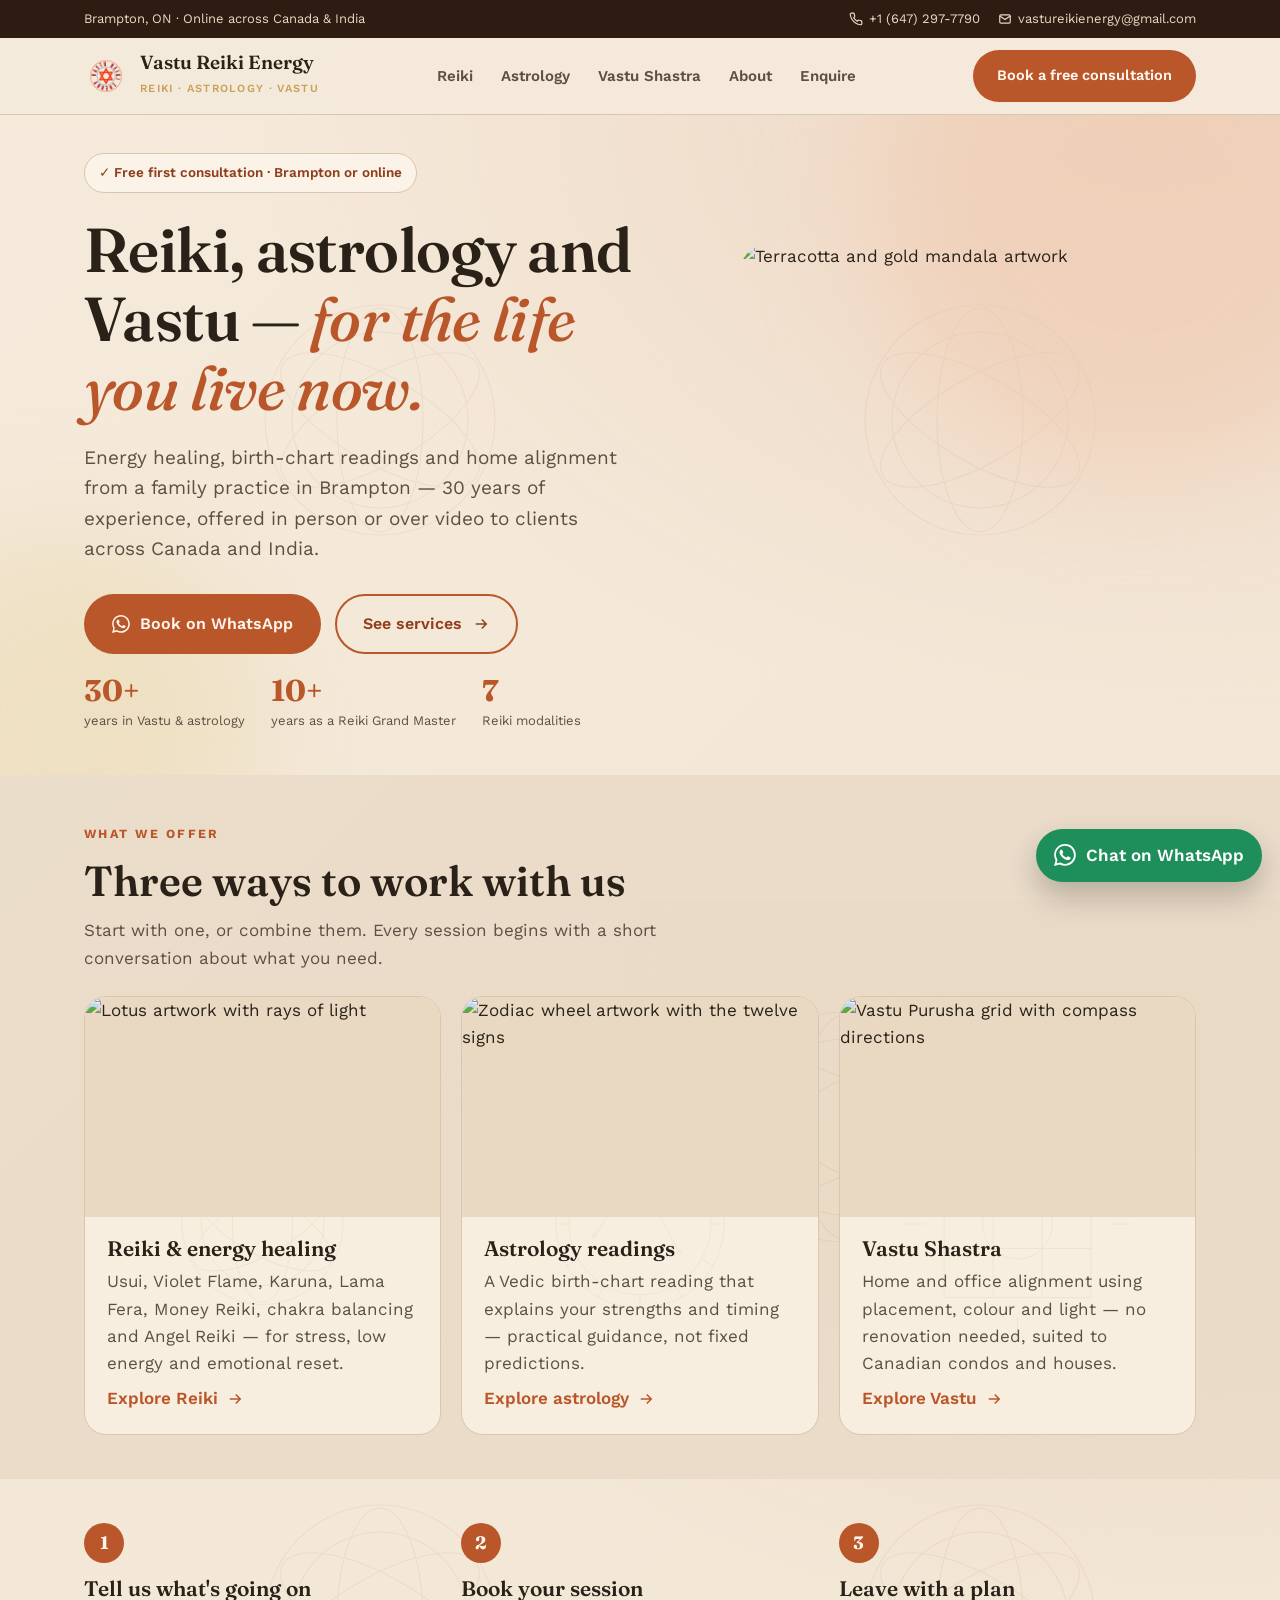
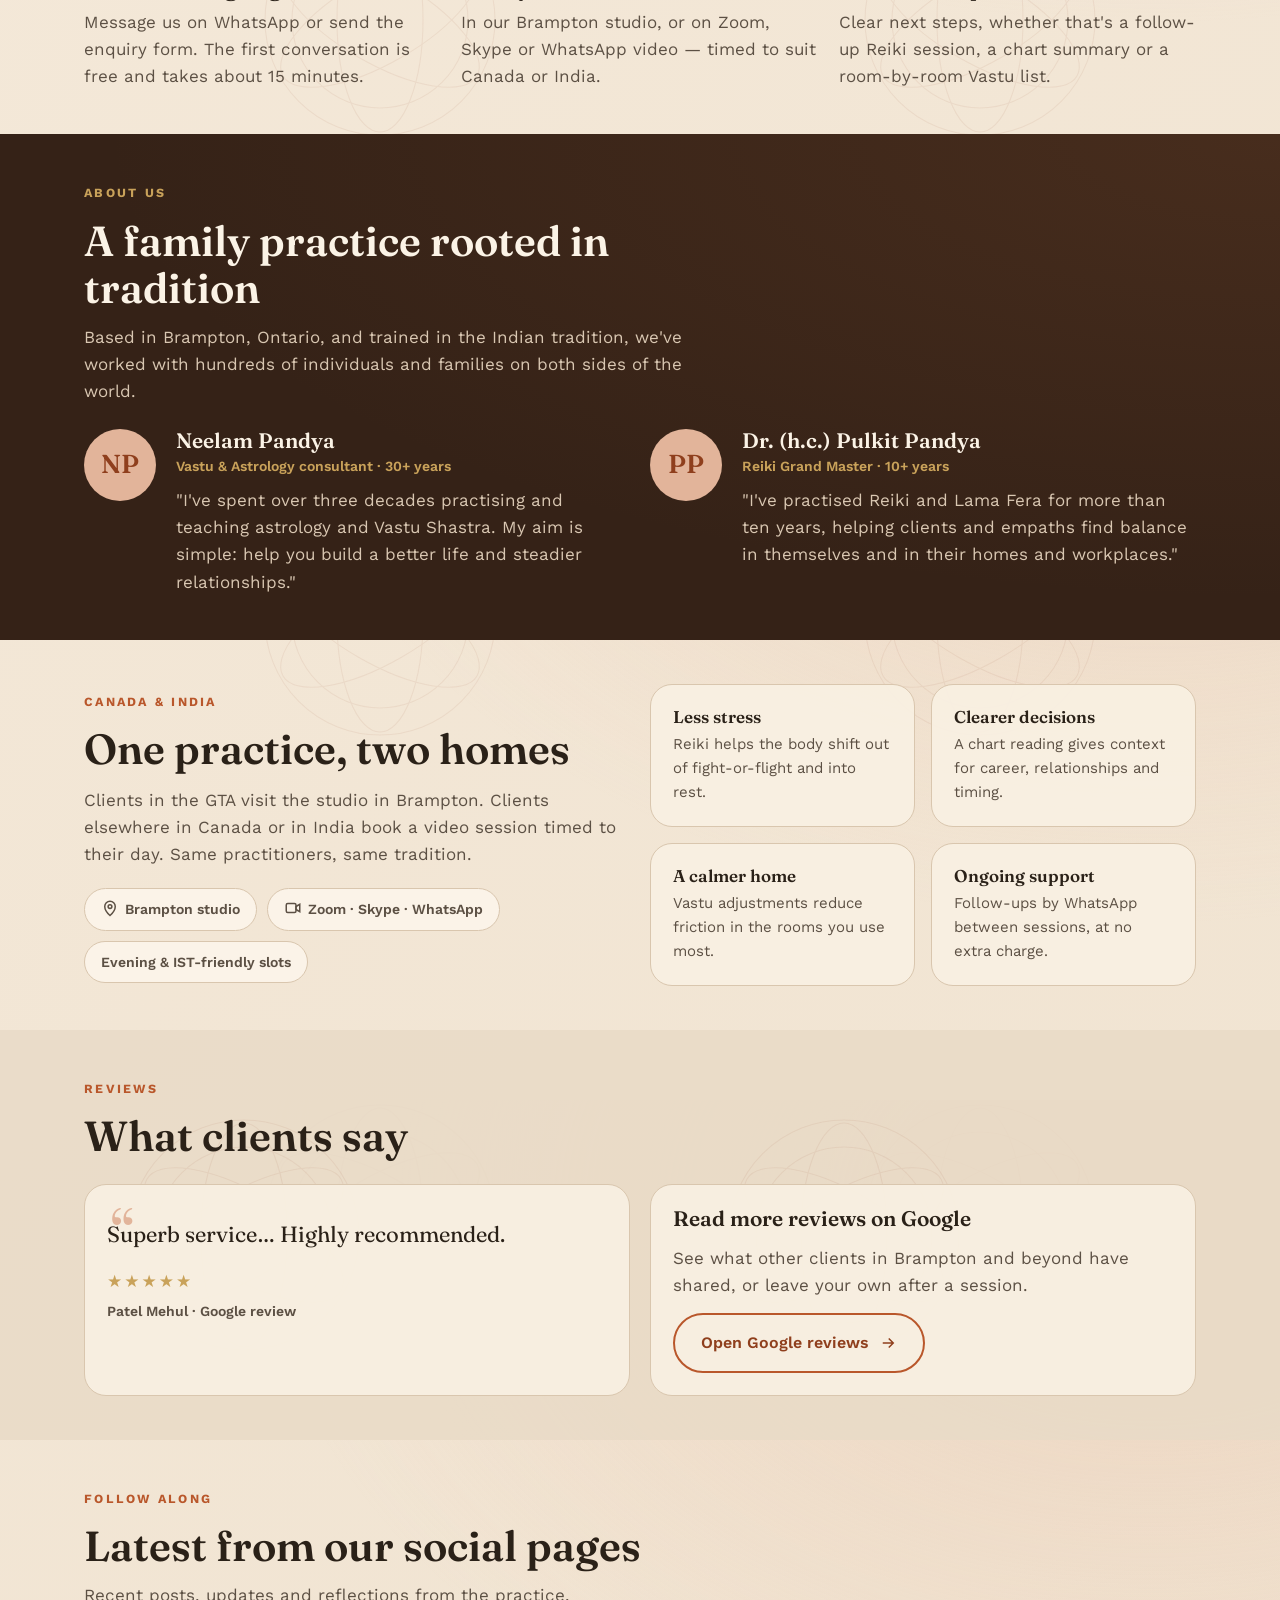
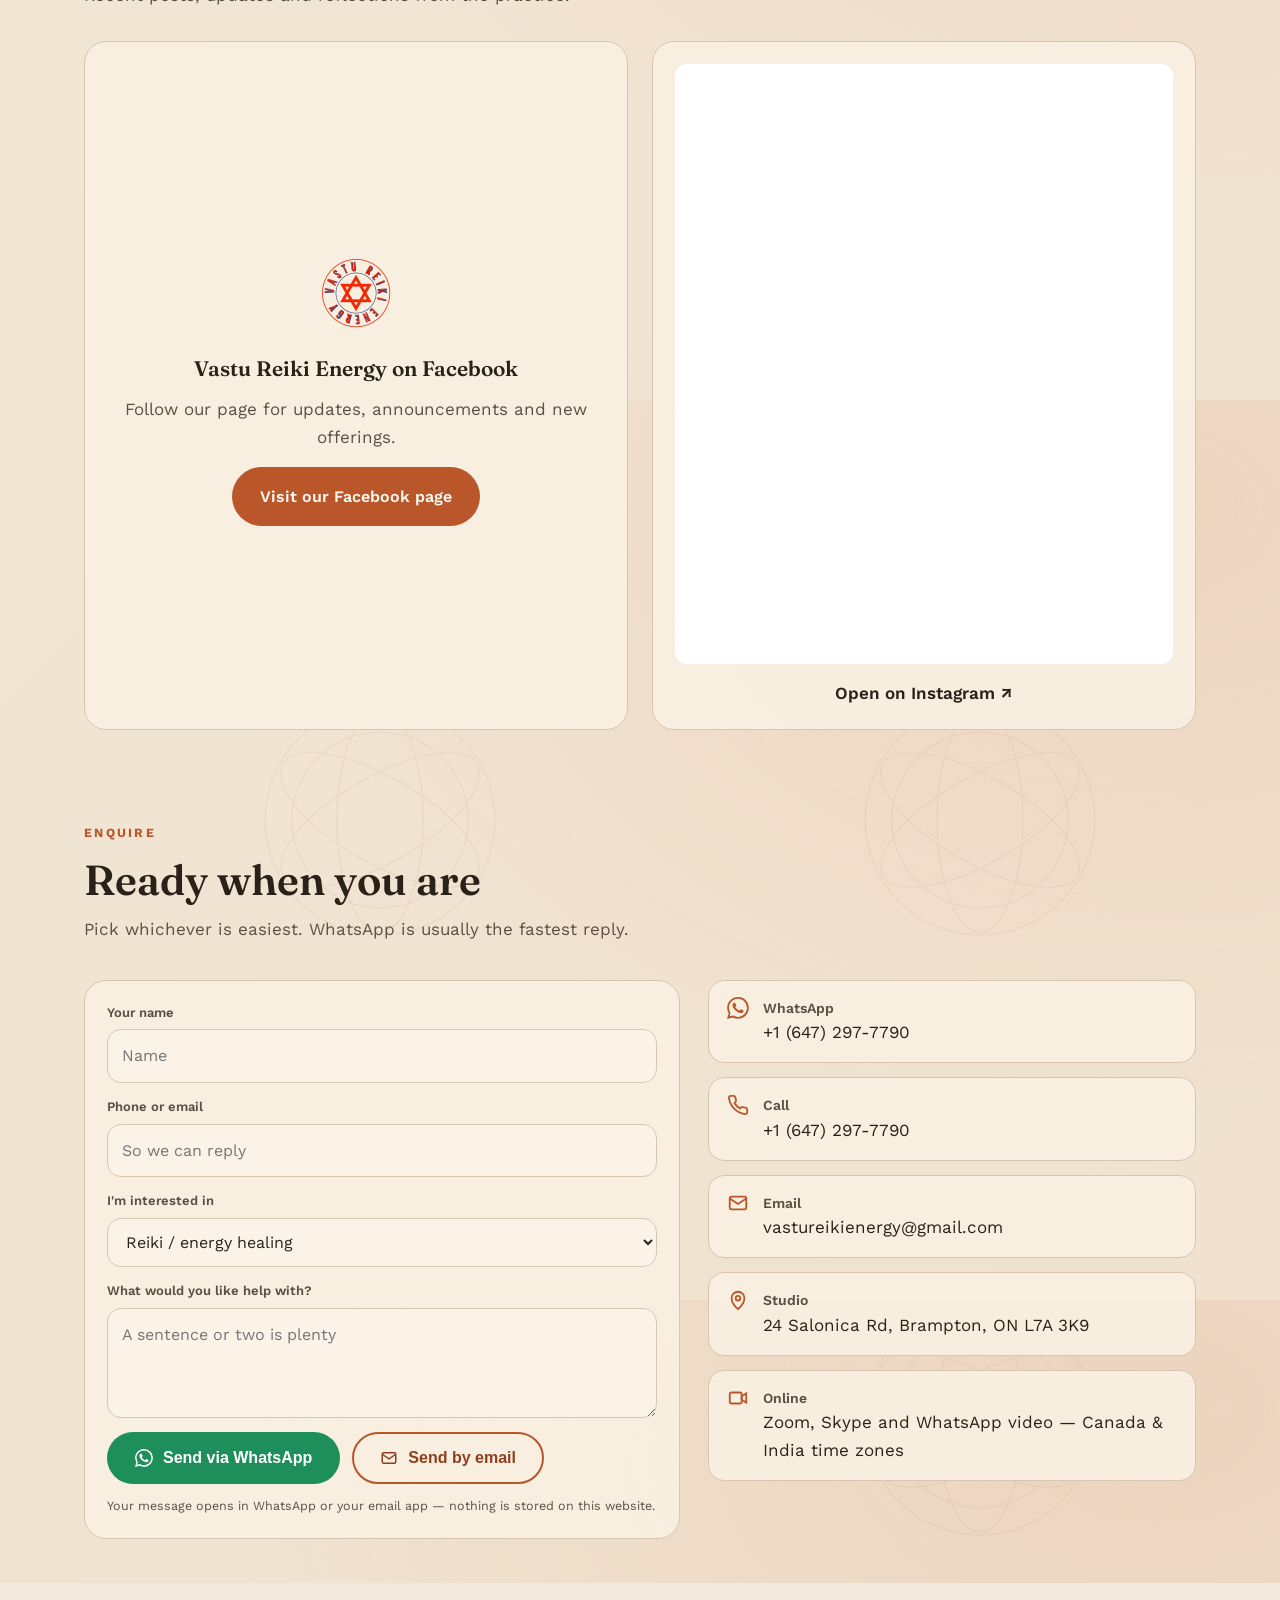
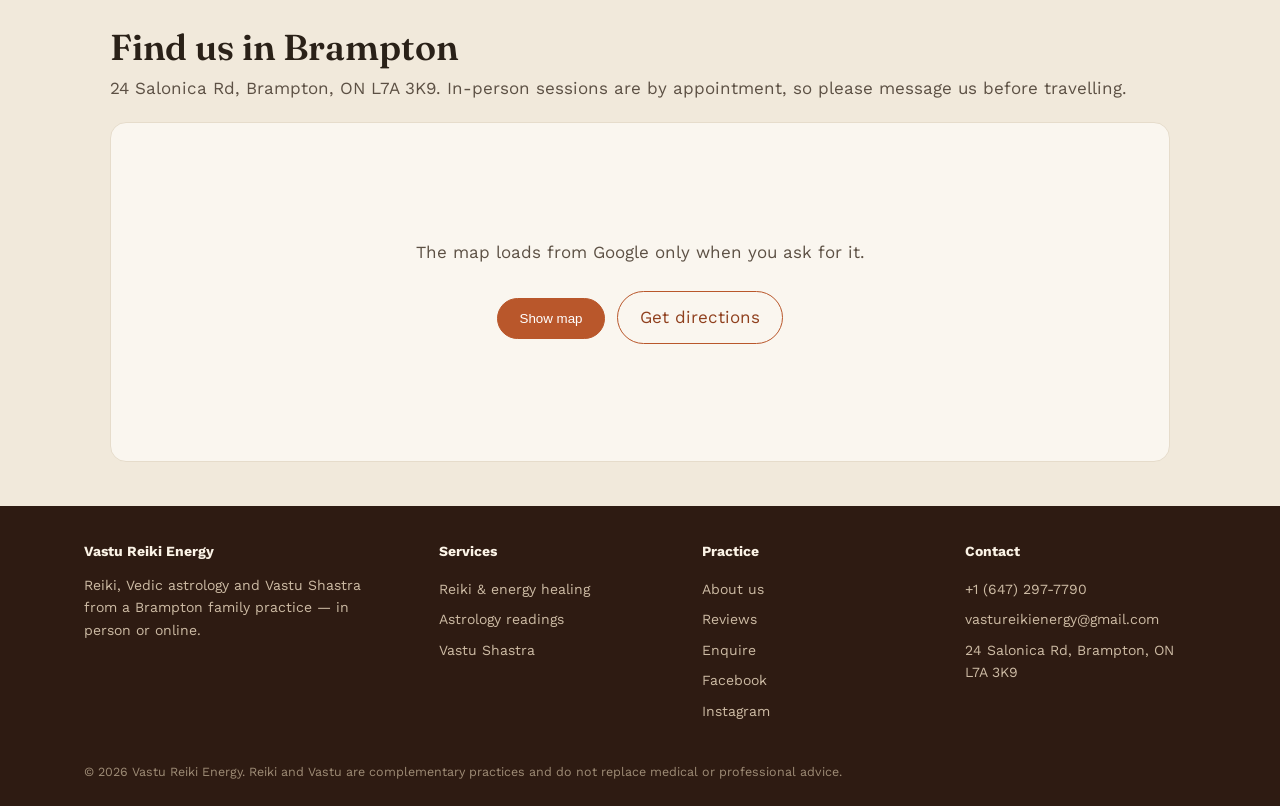
==== commit 3697a108: "Use clean URLs without .html in links, canonicals and sitemap; hide .html in address bar Co-Authored" ====
--- a/index.html
+++ b/index.html
@@ -3,573 +3,240 @@
 <head>
 <meta charset="utf-8">
 <meta name="viewport" content="width=device-width, initial-scale=1">
-<title>Vastu Reiki Energy — Ancient Wisdom, Modern Healing</title>
-<meta name="description" content="Vastu, Reiki and Astrology consultations in Brampton, Ontario and online worldwide — connecting families across Canada and India.">
+<title>Vastu Reiki Energy — Reiki, Astrology &amp; Vastu in Brampton</title>
+<meta name="description" content="Reiki energy healing, Vedic astrology readings and Vastu Shastra consultations in Brampton, Ontario and online across Canada and India. Free first consultation.">
+<link rel="canonical" href="https://panchalbhavesh.github.io/vastu-reiki-energy-site/">
 <link rel="icon" type="image/png" sizes="32x32" href="images/favicon-32.png">
 <link rel="apple-touch-icon" href="images/apple-touch-icon.png">
-<link rel="preconnect" href="https://fonts.googleapis.com">
-<link href="https://fonts.googleapis.com/css2?family=Fraunces:ital,opsz,wght@0,9..144,400;0,9..144,500;0,9..144,600;0,9..144,700;1,9..144,500&family=Work+Sans:wght@400;500;600;700&display=swap" rel="stylesheet">
+<meta name="theme-color" content="#B9572B">
+<meta property="og:type" content="website"><meta property="og:site_name" content="Vastu Reiki Energy">
+<meta property="og:title" content="Vastu Reiki Energy — Reiki, Astrology &amp; Vastu in Brampton"><meta property="og:description" content="Reiki energy healing, Vedic astrology readings and Vastu Shastra consultations in Brampton, Ontario and online across Canada and India. Free first consultation.">
+<meta property="og:url" content="https://panchalbhavesh.github.io/vastu-reiki-energy-site/"><meta property="og:image" content="https://panchalbhavesh.github.io/vastu-reiki-energy-site/images/art-mandala.svg"><meta property="og:locale" content="en_CA">
+<meta name="twitter:card" content="summary_large_image"><meta name="twitter:title" content="Vastu Reiki Energy — Reiki, Astrology &amp; Vastu in Brampton"><meta name="twitter:description" content="Reiki energy healing, Vedic astrology readings and Vastu Shastra consultations in Brampton, Ontario and online across Canada and India. Free first consultation."><meta name="twitter:image" content="https://panchalbhavesh.github.io/vastu-reiki-energy-site/images/art-mandala.svg">
+<link rel="preconnect" href="https://fonts.googleapis.com"><link rel="preconnect" href="https://fonts.gstatic.com" crossorigin>
+<link href="https://fonts.googleapis.com/css2?family=Fraunces:ital,opsz,wght@0,9..144,500;0,9..144,600;1,9..144,500&family=Work+Sans:wght@400;500;600;700&display=swap" rel="stylesheet">
 <style>
-  :root{
-    --ivory:#FBF7EF;
-    --paper:#F4EEE0;
-    --ink:#241F1A;
-    --ink-soft:#4A4238;
-    --teal:#1E5C54;
-    --teal-dark:#153F3A;
-    --charcoal:#15120E;
-    --terracotta:#A8501F;
-    --gold:#8A6A1F;
-    --line:#E4DBC6;
-  }
-  *{box-sizing:border-box;}
-  html{scroll-behavior:smooth;}
-  body{margin:0;font-family:'Work Sans',sans-serif;background:var(--ivory);color:var(--ink);}
-  h1,h2,h3{font-family:'Fraunces',serif;font-weight:600;margin:0;color:var(--ink);}
-  p{margin:0;line-height:1.65;color:var(--ink-soft);}
-  a{color:inherit;text-decoration:none;}
-  button{font-family:inherit;cursor:pointer;}
-  img{max-width:100%;}
-  .btn{position:relative;display:inline-flex;align-items:center;gap:10px;padding:16px 30px;border-radius:999px;font-size:16px;font-weight:600;border:2px solid transparent;transition:transform .2s ease,box-shadow .2s ease;}
-  .btn:hover{box-shadow:0 10px 26px rgba(36,31,26,.18);}
-  .btn:focus-visible{outline:3px solid var(--gold);outline-offset:2px;}
-  .btn-primary{background:var(--terracotta);color:#FFF9F0;}
-  .btn-outline{background:transparent;color:var(--teal-dark);border-color:var(--teal-dark);}
-  .btn-ghost{background:var(--ivory);color:var(--ink);border-color:var(--line);}
-  .magnetic{transition:transform .25s cubic-bezier(.2,.8,.2,1),box-shadow .2s ease;}
-  .container{max-width:1180px;margin:0 auto;padding-left:48px;padding-right:48px;}
-  .eyebrow{font-size:13px;letter-spacing:.16em;text-transform:uppercase;color:var(--gold);font-weight:700;}
-  .card{background:#FFFFFF;border:1px solid var(--line);border-radius:18px;transition:transform .25s ease,box-shadow .25s ease;}
-  .card:hover{transform:translateY(-5px);box-shadow:0 18px 36px rgba(36,31,26,.10);}
-  section{padding:100px 0;}
-  .divider{width:64px;height:3px;background:var(--terracotta);border-radius:2px;}
-  nav a{font-size:15px;font-weight:600;color:var(--ink-soft);position:relative;}
-  nav a::after{content:'';position:absolute;left:0;right:100%;bottom:-4px;height:2px;background:var(--terracotta);transition:right .25s ease;}
-  nav a:hover{color:var(--terracotta);}
-  nav a:hover::after{right:0;}
-  .mobile-menu-btn{display:none;}
-  .mobile-nav-panel{display:none;}
-  .duo{position:relative;overflow:hidden;border-radius:inherit;}
-  .duo img{display:block;width:100%;height:100%;object-fit:cover;filter:grayscale(55%) contrast(1.05);}
-  .duo::after{content:'';position:absolute;inset:0;background:linear-gradient(150deg,var(--terracotta) 0%,var(--teal-dark) 100%);mix-blend-mode:color;opacity:.5;pointer-events:none;}
-
-  .kin{display:block;opacity:0;transform:translateY(36px);animation:riseIn .9s cubic-bezier(.2,.8,.2,1) forwards;}
-  .kin.d1{animation-delay:.05s;}
-  .kin.d2{animation-delay:.22s;}
-  .kin.d3{animation-delay:.39s;}
-  .fade-in{opacity:0;animation:fadeIn .8s ease forwards;}
-  .fade-in.d4{animation-delay:.6s;}
-  .fade-in.d5{animation-delay:.75s;}
-  @keyframes riseIn{to{opacity:1;transform:translateY(0);}}
-  @keyframes fadeIn{to{opacity:1;}}
-
-  .reveal{opacity:0;transform:translateY(22px);transition:opacity .7s cubic-bezier(.2,.7,.2,1),transform .7s cubic-bezier(.2,.7,.2,1);}
-  .reveal.is-visible{opacity:1;transform:translateY(0);}
-  .stagger > *{opacity:0;transform:translateY(18px);transition:opacity .6s ease,transform .6s ease;}
-  .stagger.is-visible > *{opacity:1;transform:translateY(0);}
-  .stagger.is-visible > *:nth-child(1){transition-delay:.02s;}
-  .stagger.is-visible > *:nth-child(2){transition-delay:.08s;}
-  .stagger.is-visible > *:nth-child(3){transition-delay:.14s;}
-  .stagger.is-visible > *:nth-child(4){transition-delay:.20s;}
-  .stagger.is-visible > *:nth-child(5){transition-delay:.26s;}
-  .stagger.is-visible > *:nth-child(6){transition-delay:.32s;}
-  .stagger.is-visible > *:nth-child(7){transition-delay:.38s;}
-  .stagger.is-visible > *:nth-child(8){transition-delay:.44s;}
-  .stagger.is-visible > *:nth-child(9){transition-delay:.50s;}
-
-  @keyframes floatDot{0%,100%{transform:translateY(0);}50%{transform:translateY(-16px);}}
-  @keyframes pulseRing{0%{transform:translate(-50%,-50%) scale(.55);opacity:.6;}100%{transform:translate(-50%,-50%) scale(1.9);opacity:0;}}
-  @keyframes spinSlow{from{transform:rotate(0deg);}to{transform:rotate(360deg);}}
-  @keyframes spinSlowReverse{from{transform:rotate(360deg);}to{transform:rotate(0deg);}}
-  @keyframes breathe{0%,100%{opacity:.35;transform:scale(1);}50%{opacity:.6;transform:scale(1.06);}}
-  @keyframes marqueeScroll{from{transform:translateX(0);}to{transform:translateX(-50%);}}
-  .float-dot{position:absolute;border-radius:50%;background:var(--gold);opacity:.35;animation:floatDot 5s ease-in-out infinite;}
-  .mandala{position:absolute;pointer-events:none;}
-  .mandala.spin{animation:spinSlow 70s linear infinite;}
-  .mandala.spin-rev{animation:spinSlowReverse 90s linear infinite;}
-  .energy-glow{animation:breathe 4.5s ease-in-out infinite;}
-  .connector-pulse span{position:absolute;top:50%;left:50%;width:14px;height:14px;border-radius:50%;background:var(--gold);transform:translate(-50%,-50%);}
-  .connector-pulse i{position:absolute;top:50%;left:50%;width:14px;height:14px;border-radius:50%;border:1.5px solid var(--gold);animation:pulseRing 2.4s ease-out infinite;}
-  .connector-pulse i:nth-child(2){animation-delay:.8s;}
-  .connector-pulse i:nth-child(3){animation-delay:1.6s;}
-  #cursor-glow{position:absolute;top:0;left:0;width:320px;height:320px;border-radius:50%;pointer-events:none;background:radial-gradient(circle,rgba(168,80,31,.35) 0%,rgba(168,80,31,0) 70%);filter:blur(6px);will-change:transform;}
-
-  .badge-cta{position:relative;width:118px;height:118px;flex-shrink:0;}
-  .badge-cta svg.ring{position:absolute;inset:0;animation:spinSlow 16s linear infinite;}
-  .badge-cta .core{position:absolute;top:50%;left:50%;transform:translate(-50%,-50%);width:52px;height:52px;border-radius:50%;background:var(--terracotta);display:flex;align-items:center;justify-content:center;}
-
-  .marquee-band{background:var(--charcoal);overflow:hidden;padding:20px 0;}
-  .marquee-track{display:flex;gap:32px;white-space:nowrap;width:max-content;animation:marqueeScroll 32s linear infinite;}
-  .marquee-track span.word{font-family:'Fraunces',serif;font-style:italic;font-size:21px;color:#F3EEDC;text-transform:uppercase;letter-spacing:.03em;}
-  .marquee-track span.dot{color:var(--gold);font-size:14px;align-self:center;}
-
-  #scroll-progress{position:fixed;top:0;left:0;height:3px;background:var(--terracotta);width:0%;z-index:100;transition:width .1s linear;}
-
-  .service-index{border-top:1px solid var(--line);}
-  .service-row{display:grid;grid-template-columns:56px 1fr 2.1fr 32px;align-items:center;gap:24px;padding:24px 6px;border-bottom:1px solid var(--line);cursor:pointer;transition:background .25s ease,padding-left .25s ease;}
-  .service-row:hover{background:var(--paper);padding-left:16px;}
-  .service-row .num{font-family:'Fraunces',serif;font-size:14px;color:var(--gold);}
-  .service-row .name{font-family:'Fraunces',serif;font-size:27px;transition:color .2s ease;}
-  .service-row:hover .name{color:var(--terracotta);}
-  .service-row .desc{font-size:14px;color:var(--ink-soft);}
-  .service-row .arrow{font-size:22px;color:var(--terracotta);opacity:0;transform:translateX(-8px);transition:all .25s ease;}
-  .service-row:hover .arrow{opacity:1;transform:translateX(0);}
-  .service-row .mobile-thumb{display:none;}
-  .service-preview{position:fixed;top:0;left:0;width:220px;height:280px;border-radius:16px;overflow:hidden;pointer-events:none;opacity:0;transform:scale(.92);transition:opacity .22s ease,transform .22s ease;z-index:60;box-shadow:0 26px 50px rgba(20,17,14,.32);}
-  .service-preview.is-active{opacity:1;transform:scale(1);}
-
-  @media (prefers-reduced-motion: reduce){
-    .reveal,.stagger > *{opacity:1 !important;transform:none !important;transition:none !important;}
-    .kin,.fade-in{opacity:1 !important;transform:none !important;animation:none !important;}
-    .float-dot,.mandala.spin,.mandala.spin-rev,.energy-glow,.connector-pulse i,.marquee-track,.badge-cta svg.ring{animation:none !important;}
-    .card:hover{transform:none;}
-    #cursor-glow{display:none;}
-  }
-  @media (max-width:900px){
-    .container{padding-left:24px;padding-right:24px;}
-    section{padding:64px 0;}
-    .hide-mobile{display:none !important;}
-    .grid-2{grid-template-columns:1fr !important;}
-    .grid-3{grid-template-columns:1fr !important;}
-    .grid-4{grid-template-columns:1fr 1fr !important;}
-    h1{font-size:38px !important;}
-    .mobile-menu-btn{display:inline-flex !important;align-items:center;justify-content:center;}
-    .mobile-nav-panel.is-open{display:flex;}
-    .connector-pulse,.mandala,#cursor-glow{display:none !important;}
-    .service-row{grid-template-columns:36px 48px 1fr 24px;}
-    .service-row .desc{display:none;}
-    .service-row .mobile-thumb{display:block;width:48px;height:48px;border-radius:10px;object-fit:cover;}
-    .service-preview{display:none !important;}
-    .badge-cta{display:none;}
-  }
-  html{scroll-padding-top:96px;}
+:root{
+  --cream:#FAF6EF;--cream-2:#F1E9DB;--cream-3:#E9DFCD;
+  --terra:#B9572B;--terra-deep:#8F3F1D;--clay:#E2B49A;--gold:#C9A25A;--gold-l:#E6CF9A;
+  --espresso:#2E1B12;--ink:#2A2118;--ink-soft:#5C5044;--line:#E6DCCB;
+  --radius:22px;--shadow:0 18px 40px rgba(60,35,20,.10);
+}
+*{box-sizing:border-box}
+html{scroll-behavior:smooth}
+@media(prefers-reduced-motion:reduce){html{scroll-behavior:auto}.reveal{opacity:1!important;transform:none!important}}
+body{margin:0;background:var(--cream);color:var(--ink);font-family:'Work Sans',system-ui,sans-serif;font-size:17px;line-height:1.6;-webkit-font-smoothing:antialiased}
+h1,h2,h3{font-family:'Fraunces',Georgia,serif;font-weight:600;line-height:1.12;margin:0;color:var(--ink)}
+h1{font-size:clamp(38px,5.4vw,62px);letter-spacing:-.01em}
+h2{font-size:clamp(28px,3.6vw,42px)}
+h3{font-size:21px}
+p{margin:0;color:var(--ink-soft)}
+a{color:inherit;text-decoration:none}
+img,svg{max-width:100%;display:block}
+.wrap{max-width:1160px;margin:0 auto;padding:0 24px}
+section{padding:88px 0}
+@media(max-width:700px){section{padding:64px 0}}
+.eyebrow{font-size:12.5px;letter-spacing:.18em;text-transform:uppercase;color:var(--terra);font-weight:700}
+.lead{font-size:19px;max-width:560px}
+.btn{display:inline-flex;align-items:center;gap:10px;padding:15px 26px;border-radius:999px;font-weight:600;font-size:16px;border:2px solid transparent;transition:transform .18s ease,box-shadow .18s ease,background .18s ease;white-space:nowrap}
+.btn:hover{transform:translateY(-2px);box-shadow:0 12px 28px rgba(60,35,20,.16)}
+.btn-primary{background:var(--terra);color:#FFF6EE}
+.btn-primary:hover{background:var(--terra-deep)}
+.btn-outline{background:transparent;color:var(--terra-deep);border-color:var(--terra)}
+.btn-light{background:#FFF9F1;color:var(--terra-deep)}
+.btn-wa{background:#1E8E5A;color:#fff}
+.btn svg{width:18px;height:18px}
+.grid{display:grid;gap:28px}
+.g2{grid-template-columns:1fr 1fr;align-items:center}
+.g3{grid-template-columns:repeat(3,1fr)}
+.g4{grid-template-columns:repeat(4,1fr)}
+@media(max-width:900px){.g2,.g3,.g4{grid-template-columns:1fr}}
+@media(max-width:900px) and (min-width:600px){.g4,.g3{grid-template-columns:1fr 1fr}}
+.frame{border-radius:var(--radius);overflow:hidden;background:var(--cream-2);box-shadow:var(--shadow);border:1px solid var(--line)}
+.frame img{width:100%;height:auto}
+.frame.portrait{max-width:440px;margin:0 auto}
+.card{background:#FFFDF9;border:1px solid var(--line);border-radius:var(--radius);padding:28px;transition:transform .2s ease,box-shadow .2s ease}
+.card:hover{transform:translateY(-4px);box-shadow:var(--shadow)}
+.dark{background:var(--espresso);color:#F3E8D8}
+.dark h2,.dark h3{color:#FBF3E6}
+.dark p{color:#D9C7B2}
+.dark .eyebrow{color:var(--gold)}
+.tint{background:var(--cream-2)}
+.blob{position:absolute;border-radius:50%;filter:blur(60px);opacity:.55;pointer-events:none}
+/* header */
+.topbar{background:var(--espresso);color:#E9D9C4;font-size:13px}
+.topbar .wrap{display:flex;justify-content:space-between;align-items:center;min-height:38px;gap:12px;flex-wrap:wrap}
+.topbar a{display:inline-flex;align-items:center;gap:6px}
+.topbar .contacts{display:flex;gap:18px}
+@media(max-width:900px){.topbar .contacts{display:none}}
+header.site{position:sticky;top:0;z-index:30;background:rgba(250,246,239,.92);backdrop-filter:blur(10px);border-bottom:1px solid var(--line)}
+header.site .wrap{display:flex;align-items:center;justify-content:space-between;min-height:76px;gap:16px}
+.brand{display:flex;align-items:center;gap:12px}
+.brand img{width:44px;height:44px}
+.brand b{font-family:'Fraunces',serif;font-weight:600;font-size:19px;display:block;line-height:1.1}
+.brand small{font-size:11px;letter-spacing:.12em;text-transform:uppercase;color:var(--gold);font-weight:600}
+nav.main{display:flex;gap:28px;align-items:center}
+nav.main a{font-weight:600;font-size:15px;color:var(--ink-soft);position:relative;padding:6px 0}
+nav.main a:hover,nav.main a.active{color:var(--terra)}
+nav.main a.active::after{content:'';position:absolute;left:0;right:0;bottom:-2px;height:2px;background:var(--terra);border-radius:2px}
+.menu-btn{display:none;background:none;border:1px solid var(--line);border-radius:12px;width:44px;height:44px;cursor:pointer}
+.mobile-nav{display:none;flex-direction:column;padding:8px 24px 22px;border-top:1px solid var(--line);background:var(--cream)}
+.mobile-nav a{padding:12px 0;font-weight:600;border-bottom:1px solid var(--line)}
+.mobile-nav.open{display:flex}
+@media(max-width:900px){nav.main,.hide-m{display:none}.menu-btn{display:inline-flex;align-items:center;justify-content:center}}
+/* hero */
+.hero{position:relative;overflow:hidden;padding:72px 0 80px}
+.hero .g2{grid-template-columns:1.05fr .95fr;gap:48px}
+@media(max-width:900px){.hero .g2{grid-template-columns:1fr}}
+.hero-art{position:relative}
+.hero-art img{width:100%;height:auto;border-radius:32px}
+.pill{display:inline-flex;align-items:center;gap:8px;background:#FFF9F1;border:1px solid var(--line);border-radius:999px;padding:8px 14px;font-size:13.5px;font-weight:600;color:var(--terra-deep)}
+.stats{display:flex;gap:34px;flex-wrap:wrap;margin-top:34px}
+.stats b{font-family:'Fraunces',serif;font-size:30px;color:var(--terra);display:block;line-height:1}
+.stats span{font-size:13px;color:var(--ink-soft)}
+/* service cards */
+.svc{display:flex;flex-direction:column;padding:0;overflow:hidden}
+.svc img{width:100%;height:auto;aspect-ratio:4/3;object-fit:contain;background:var(--cream-2)}
+.svc .body{padding:26px 28px 30px;display:flex;flex-direction:column;gap:10px;flex:1}
+.svc .link{margin-top:auto;color:var(--terra);font-weight:600;display:inline-flex;gap:8px;align-items:center}
+.link svg,.chip svg{width:18px;height:18px;flex-shrink:0}
+/* modality */
+.mod{scroll-margin-top:96px}
+.mod .g2{gap:56px}
+.chip-row{display:flex;flex-wrap:wrap;gap:10px}
+.chip{border:1px solid var(--line);background:#FFFDF9;border-radius:999px;padding:9px 16px;font-size:14px;font-weight:600;color:var(--ink-soft)}
+.chip:hover{border-color:var(--terra);color:var(--terra)}
+/* steps */
+.step b{display:inline-flex;width:40px;height:40px;border-radius:50%;background:var(--terra);color:#FFF6EE;align-items:center;justify-content:center;font-family:'Fraunces',serif;font-size:18px;margin-bottom:14px}
+/* people */
+.mono{width:72px;height:72px;border-radius:50%;background:var(--clay);color:var(--terra-deep);font-family:'Fraunces',serif;font-size:26px;font-weight:600;display:flex;align-items:center;justify-content:center;flex-shrink:0}
+/* enquiry */
+.enq{display:grid;grid-template-columns:1.1fr .9fr;gap:40px;align-items:start}
+@media(max-width:900px){.enq{grid-template-columns:1fr}}
+.field{display:flex;flex-direction:column;gap:6px;margin-bottom:14px}
+.field label{font-size:13px;font-weight:600;color:var(--ink-soft)}
+.field input,.field select,.field textarea{font:inherit;font-size:16px;padding:13px 14px;border:1px solid var(--line);border-radius:14px;background:#FFFDF9;color:var(--ink);width:100%}
+.field textarea{min-height:110px;resize:vertical}
+.field input:focus,.field select:focus,.field textarea:focus{outline:2px solid var(--terra);outline-offset:1px;border-color:var(--terra)}
+.contact-list{display:flex;flex-direction:column;gap:14px}
+.contact-list a,.contact-list div{display:flex;gap:14px;align-items:flex-start;padding:16px 18px;border:1px solid var(--line);border-radius:16px;background:#FFFDF9}
+.contact-list svg{width:22px;height:22px;flex-shrink:0;color:var(--terra)}
+.contact-list b{display:block;font-size:14px;color:var(--ink-soft);font-weight:600}
+/* floating whatsapp */
+.fab{position:fixed;right:18px;bottom:18px;z-index:40;display:inline-flex;align-items:center;gap:10px;background:#1E8E5A;color:#fff;border-radius:999px;padding:13px 18px;font-weight:600;box-shadow:0 14px 30px rgba(0,0,0,.22)}
+.fab svg{width:22px;height:22px}
+@media(max-width:600px){.fab span{display:none}.fab{padding:14px}}
+/* footer */
+footer{background:var(--espresso);color:#CDBBA4;padding:56px 0 28px;font-size:14px}
+footer .cols{display:grid;grid-template-columns:1.4fr 1fr 1fr 1fr;gap:32px}
+@media(max-width:800px){footer .cols{grid-template-columns:1fr 1fr}}
+@media(max-width:500px){footer .cols{grid-template-columns:1fr}}
+footer b{color:#FBF3E6;display:block;margin-bottom:12px;font-size:14px}
+footer a{display:block;padding:4px 0}
+footer a:hover{color:#fff}
+.reveal{opacity:0;transform:translateY(18px);transition:opacity .7s ease,transform .7s ease}
+.reveal.in{opacity:1;transform:none}
+.review{position:relative;padding:34px 34px 30px}
+.review .q{font-family:'Fraunces',serif;font-size:64px;line-height:.6;color:var(--clay);position:absolute;top:30px;left:26px}
+.stars{color:var(--gold);letter-spacing:2px}
+.cta-band{background:linear-gradient(135deg,var(--terra) 0%,var(--terra-deep) 100%);color:#FFF6EE;border-radius:var(--radius);padding:56px 40px;text-align:center}
+.cta-band h2{color:#FFF9F1}
+.cta-band p{color:#F7DCC9}
 </style>
-
-  <link rel="canonical" href="https://www.vastureikienergy.com/">
-  <meta property="og:type" content="website">
-  <meta property="og:site_name" content="Vastu Reiki Energy">
-  <meta property="og:title" content="Vastu Reiki Energy — Ancient Wisdom, Modern Healing">
-  <meta property="og:description" content="Vastu, Reiki and Astrology consultations in Brampton, Ontario and online worldwide — connecting families across Canada and India.">
-  <meta property="og:url" content="https://www.vastureikienergy.com/">
-  <meta property="og:image" content="https://www.vastureikienergy.com/images/hero.jpg">
-  <meta property="og:locale" content="en_CA">
-  <meta name="twitter:card" content="summary_large_image">
-  <meta name="twitter:title" content="Vastu Reiki Energy — Ancient Wisdom, Modern Healing">
-  <meta name="twitter:description" content="Vastu, Reiki and Astrology consultations in Brampton, Ontario and online worldwide — connecting families across Canada and India.">
-  <meta name="twitter:image" content="https://www.vastureikienergy.com/images/hero.jpg">
-
-  <script type="application/ld+json">{
-  "@context": "https://schema.org",
-  "@type": "ProfessionalService",
-  "name": "Vastu Reiki Energy",
-  "description": "Vastu Shastra, Reiki energy healing and Vedic Astrology consultations, serving clients across Canada and India in person and online.",
-  "url": "https://www.vastureikienergy.com/",
-  "image": "https://www.vastureikienergy.com/images/hero.jpg",
-  "logo": "https://www.vastureikienergy.com/images/logo.png",
-  "telephone": "+1-647-297-7790",
-  "email": "vastureikienergy@gmail.com",
-  "address": {
-    "@type": "PostalAddress",
-    "addressLocality": "Brampton",
-    "addressRegion": "ON",
-    "addressCountry": "CA"
-  },
-  "areaServed": [
-    {
-      "@type": "Country",
-      "name": "Canada"
-    },
-    {
-      "@type": "Country",
-      "name": "India"
-    }
-  ],
-  "priceRange": "$$",
-  "hasMap": "https://maps.google.com/maps?q=24+Salonica+Rd,+Brampton,+ON+L7A+3K9", "sameAs": [
-    "https://www.facebook.com/vastureikienergy",
-    "https://www.instagram.com/vastureikienergy"
-  ],
-  "employee": [
-    {
-      "@type": "Person",
-      "name": "Pulkit Pandya",
-      "jobTitle": "Vastu & Reiki Grand Master"
-    },
-    {
-      "@type": "Person",
-      "name": "Neelam Pandya",
-      "jobTitle": "Vedic astrologer and Vastu consultant"
-    }
-  ]
-}</script>
-  <script>(function(){var p=location.pathname,n=p.replace(/\/index\.html$/,"/").replace(/\.html$/,"");if(n!==p&&history.replaceState)history.replaceState(null,"",n+location.search+location.hash)})()</script></head>
-<body>
-
-<svg aria-hidden="true" style="position:fixed;inset:0;width:100%;height:100%;pointer-events:none;z-index:40;opacity:.045;mix-blend-mode:overlay;">
-  <filter id="grainFilter"><feTurbulence type="fractalNoise" baseFrequency="0.85" numOctaves="2" stitchTiles="stitch"/></filter>
-  <rect width="100%" height="100%" filter="url(#grainFilter)"/>
-</svg>
-<div id="scroll-progress"></div>
-
-<div style="width:100%;min-height:100vh;background:var(--ivory);">
-
-  <div style="background:var(--teal-dark);color:#EFE9D8;">
-    <div class="container" style="display:flex;justify-content:space-between;align-items:center;padding-top:10px;padding-bottom:10px;flex-wrap:wrap;gap:8px;">
-      <div style="font-size:13px;letter-spacing:.03em;">Serving families across Canada &amp; India — in person and online</div>
-      <div style="display:flex;gap:20px;font-size:13px;" class="hide-mobile">
-        <a href="tel:+16472977790" style="display:flex;align-items:center;gap:6px;">
-          <svg width="14" height="14" viewBox="0 0 24 24" fill="none" stroke="currentColor" stroke-width="2"><path d="M22 16.92v3a2 2 0 0 1-2.18 2 19.79 19.79 0 0 1-8.63-3.07 19.5 19.5 0 0 1-6-6 19.79 19.79 0 0 1-3.07-8.67A2 2 0 0 1 4.11 2h3a2 2 0 0 1 2 1.72c.127.96.361 1.903.7 2.81a2 2 0 0 1-.45 2.11L8.09 9.91a16 16 0 0 0 6 6l1.27-1.27a2 2 0 0 1 2.11-.45c.907.339 1.85.573 2.81.7A2 2 0 0 1 22 16.92z"/></svg>
-          +1 (647) 297-7790
-        </a>
-        <a href="mailto:vastureikienergy@gmail.com" style="display:flex;align-items:center;gap:6px;">
-          <svg width="14" height="14" viewBox="0 0 24 24" fill="none" stroke="currentColor" stroke-width="2"><path d="M4 4h16v16H4z"/><path d="m22 6-10 7L2 6"/></svg>
-          vastureikienergy@gmail.com
-        </a>
+<script type="application/ld+json">{"@context": "https://schema.org", "@type": "ProfessionalService", "name": "Vastu Reiki Energy", "description": "Reiki energy healing, Vedic astrology readings and Vastu Shastra consultations in Brampton, Ontario and online across Canada and India.", "url": "https://panchalbhavesh.github.io/vastu-reiki-energy-site/", "image": "https://panchalbhavesh.github.io/vastu-reiki-energy-site/images/art-mandala.svg", "logo": "https://panchalbhavesh.github.io/vastu-reiki-energy-site/images/logo.png", "telephone": "+16472977790", "email": "vastureikienergy@gmail.com", "address": {"@type": "PostalAddress", "streetAddress": "24 Salonica Rd", "addressLocality": "Brampton", "addressRegion": "ON", "postalCode": "L7A 3K9", "addressCountry": "CA"}, "areaServed": [{"@type": "Country", "name": "Canada"}, {"@type": "Country", "name": "India"}], "priceRange": "$$", "hasMap": "https://maps.google.com/maps?q=24+Salonica+Rd,+Brampton,+ON+L7A+3K9", "sameAs": ["https://www.facebook.com/vastureikienergy", "https://www.instagram.com/vastureikienergy"], "employee": [{"@type": "Person", "name": "Pulkit Pandya", "jobTitle": "Vastu & Reiki Grand Master"}, {"@type": "Person", "name": "Neelam Pandya", "jobTitle": "Vedic astrologer and Vastu consultant"}]}</script>
+<link rel="stylesheet" href="compact-theme.css">
+<script>(function(){var p=location.pathname,n=p.replace(/\/index\.html$/,"/").replace(/\.html$/,"");if(n!==p&&history.replaceState)history.replaceState(null,"",n+location.search+location.hash)})()</script></head>
+<body class="theme-home">
+
+<div class="topbar"><div class="wrap">
+  <span>Brampton, ON &middot; Online across Canada &amp; India</span>
+  <span class="contacts"><a href="tel:+16472977790"><svg width="14" height="14" viewBox="0 0 24 24" fill="none" stroke="currentColor" stroke-width="2" aria-hidden="true"><path d="M22 16.9v3a2 2 0 0 1-2.2 2 19.8 19.8 0 0 1-8.6-3.1 19.5 19.5 0 0 1-6-6A19.8 19.8 0 0 1 2.1 4.2 2 2 0 0 1 4.1 2h3a2 2 0 0 1 2 1.7c.1 1 .4 1.9.7 2.8a2 2 0 0 1-.5 2.1L8.1 9.9a16 16 0 0 0 6 6l1.3-1.3a2 2 0 0 1 2.1-.4c.9.3 1.9.6 2.8.7a2 2 0 0 1 1.7 2z"/></svg> +1 (647) 297-7790</a><a href="mailto:vastureikienergy@gmail.com"><svg width="14" height="14" viewBox="0 0 24 24" fill="none" stroke="currentColor" stroke-width="2" aria-hidden="true"><rect x="3" y="5" width="18" height="14" rx="2"/><path d="m3 7 9 6 9-6"/></svg> vastureikienergy@gmail.com</a></span>
+</div></div>
+<header class="site"><div class="wrap">
+  <a class="brand" href="/"><img src="images/logo.png" alt="Vastu Reiki Energy logo" width="44" height="44"><span><b>Vastu Reiki Energy</b><small>Reiki &middot; Astrology &middot; Vastu</small></span></a>
+  <nav class="main" aria-label="Main"><a href="/reiki">Reiki</a><a href="/astrology">Astrology</a><a href="/vastu">Vastu Shastra</a><a href="/#about">About</a><a href="/#enquire">Enquire</a></nav>
+  <a class="btn btn-primary hide-m" href="https://wa.me/16472977790?text=Hello%2C%20I%20would%20like%20to%20book%20a%20free%20consultation." target="_blank" rel="noopener" style="padding:12px 22px;font-size:14.5px">Book a free consultation</a>
+  <button class="menu-btn" id="menuBtn" aria-label="Open menu" aria-expanded="false"><svg width="22" height="22" viewBox="0 0 24 24" fill="none" stroke="currentColor" stroke-width="2"><path d="M3 6h18M3 12h18M3 18h18"/></svg></button>
+</div>
+<div class="mobile-nav" id="mobileNav"><a href="/reiki">Reiki</a><a href="/astrology">Astrology</a><a href="/vastu">Vastu Shastra</a><a href="/#about">About</a><a href="/#enquire">Enquire</a><a href="https://wa.me/16472977790?text=Hello%2C%20I%20would%20like%20to%20book%20a%20free%20consultation." class="btn btn-primary" style="margin-top:12px;justify-content:center;border:0">Book a free consultation</a></div>
+</header>
+<main>
+
+<section class="hero">
+  <div class="blob" style="width:520px;height:520px;background:#F0C9B0;top:-160px;right:-120px"></div>
+  <div class="blob" style="width:380px;height:380px;background:#EAD9B0;bottom:-140px;left:-120px"></div>
+  <div class="wrap grid g2" style="position:relative">
+    <div>
+      <span class="pill">&#10003; Free first consultation &middot; Brampton or online</span>
+      <h1 style="margin-top:22px">Reiki, astrology and Vastu — <em style="color:var(--terra);font-style:italic;font-weight:500">for the life you live now.</em></h1>
+      <p class="lead" style="margin-top:20px">Energy healing, birth-chart readings and home alignment from a family practice in Brampton — 30 years of experience, offered in person or over video to clients across Canada and India.</p>
+      <div style="display:flex;gap:14px;flex-wrap:wrap;margin-top:30px">
+        <a class="btn btn-primary" href="https://wa.me/16472977790?text=Hello%2C%20I%20would%20like%20to%20book%20a%20free%20consultation." target="_blank" rel="noopener"><svg viewBox="0 0 24 24" fill="currentColor" aria-hidden="true"><path d="M20.5 3.5A11.8 11.8 0 0 0 12 0C5.5 0 .2 5.3.2 11.8c0 2.1.5 4.1 1.6 5.9L0 24l6.4-1.7a11.8 11.8 0 0 0 5.6 1.4c6.5 0 11.8-5.3 11.8-11.8 0-3.2-1.2-6.1-3.3-8.4zM12 21.7c-1.8 0-3.5-.5-5-1.4l-.4-.2-3.8 1 1-3.7-.2-.4a9.8 9.8 0 0 1-1.5-5.2C2.1 6.4 6.5 2 12 2c2.6 0 5.1 1 6.9 2.9a9.7 9.7 0 0 1 2.9 6.9c0 5.5-4.4 9.9-9.8 9.9zm5.4-7.3c-.3-.1-1.8-.9-2-1-.3-.1-.5-.1-.7.1l-.9 1.1c-.2.2-.3.2-.6.1-.3-.1-1.3-.5-2.4-1.5-.9-.8-1.5-1.8-1.7-2.1-.2-.3 0-.5.1-.6l.5-.5.3-.5c.1-.2 0-.4 0-.5l-.9-2.2c-.2-.6-.5-.5-.7-.5h-.6c-.2 0-.5.1-.8.4-.3.3-1 1-1 2.5s1.1 2.9 1.2 3.1c.1.2 2.1 3.2 5.1 4.5.7.3 1.3.5 1.7.6.7.2 1.4.2 1.9.1.6-.1 1.8-.7 2-1.4.2-.7.2-1.3.2-1.4-.1-.1-.3-.2-.6-.3z"/></svg> Book on WhatsApp</a>
+        <a class="btn btn-outline" href="#services">See services <svg viewBox="0 0 24 24" fill="none" stroke="currentColor" stroke-width="2" aria-hidden="true"><path d="M5 12h14M13 6l6 6-6 6"/></svg></a>
       </div>
-    </div>
-  </div>
-
-  <header style="border-bottom:1px solid var(--line);background:var(--ivory);position:sticky;top:0;z-index:20;">
-    <div class="container" style="display:flex;align-items:center;justify-content:space-between;padding-top:18px;padding-bottom:18px;">
-      <a href="#top" style="display:flex;align-items:center;gap:12px;">
-        <img src="images/logo.png" alt="Vastu Reiki Energy logo" width="42" height="42" style="display:block;">
-        <div style="line-height:1.1;">
-          <div style="font-family:'Fraunces',serif;font-size:19px;font-weight:600;">Vastu Reiki Energy</div>
-          <div style="font-size:11px;letter-spacing:.1em;text-transform:uppercase;color:var(--gold);">Brampton, ON &middot; Worldwide Online</div>
-        </div>
-      </a>
-      <nav class="hide-mobile" style="display:flex;gap:28px;align-items:center;">
-        <a href="#about">About</a>
-        <a href="#services">Services</a>
-        <a href="/astrology">Astrology</a>
-        <a href="/vastu">Vastu Shastra</a>
-        <a href="/reiki">Reiki</a>
-        <a href="#contact">Contact</a>
-      </nav>
-      <a href="#book" class="btn btn-primary magnetic hide-mobile" style="padding:12px 24px;font-size:14px;">Book a Session</a>
-      <button aria-label="Toggle navigation menu" aria-expanded="false" id="menuToggle" class="mobile-menu-btn" style="background:none;border:1px solid var(--line);border-radius:10px;width:44px;height:44px;">
-        <svg width="24" height="24" viewBox="0 0 24 24" fill="none" stroke="var(--ink)" stroke-width="2"><path d="M3 6h18M3 12h18M3 18h18"/></svg>
-      </button>
-    </div>
-    <div class="mobile-nav-panel" id="mobileNavPanel" style="flex-direction:column;padding:8px 24px 24px;gap:4px;border-top:1px solid var(--line);">
-      <a href="#about" style="padding:12px 0;font-size:16px;">About</a>
-      <a href="#services" style="padding:12px 0;font-size:16px;">Services</a>
-      <a href="/astrology" style="padding:12px 0;font-size:16px;">Astrology</a>
-      <a href="/vastu" style="padding:12px 0;font-size:16px;">Vastu Shastra</a>
-      <a href="/reiki" style="padding:12px 0;font-size:16px;">Reiki</a>
-      <a href="#contact" style="padding:12px 0;font-size:16px;">Contact</a>
-      <a href="#book" class="btn btn-primary" style="margin-top:10px;justify-content:center;">Book a Session</a>
-    </div>
-  </header>
-
-  <section id="top" style="padding-top:72px;padding-bottom:0;position:relative;overflow:hidden;">
-    <div id="hero-glow-zone" style="position:relative;">
-      <div id="cursor-glow" aria-hidden="true"></div>
-      <div class="float-dot" style="width:10px;height:10px;top:14%;left:6%;animation-delay:0s;" aria-hidden="true"></div>
-      <div class="float-dot" style="width:6px;height:6px;top:70%;left:12%;animation-delay:1.2s;" aria-hidden="true"></div>
-      <div class="float-dot" style="width:8px;height:8px;top:30%;left:44%;animation-delay:2.1s;" aria-hidden="true"></div>
-      <div class="container grid-2" style="display:grid;grid-template-columns:1.1fr .9fr;gap:56px;align-items:center;position:relative;padding-bottom:88px;">
-        <div>
-          <div class="eyebrow fade-in" style="opacity:0;animation-delay:0s;">Vastu &middot; Reiki &middot; Astrology</div>
-          <h1 style="font-size:54px;line-height:1.06;margin-top:16px;overflow:hidden;">
-            <span class="kin d1">Ancient wisdom.</span>
-            <span class="kin d2">Modern healing.</span>
-            <span class="kin d3" style="color:var(--terracotta);font-style:italic;font-weight:500;">Wherever you call home.</span>
-          </h1>
-          <p class="fade-in d4" style="font-size:18px;margin-top:24px;max-width:520px;">Guided energy healing and Vastu consultation for individuals and families across Canada and India — decades of practice, delivered with warmth, in person in Brampton or online by Zoom, Skype and WhatsApp.</p>
-          <div class="fade-in d5" style="display:flex;gap:20px;margin-top:34px;flex-wrap:wrap;align-items:center;">
-            <div style="display:flex;gap:16px;flex-wrap:wrap;">
-              <a href="#book" class="btn btn-primary magnetic">Book a Free Consultation</a>
-              <a href="https://wa.me/16472977790" class="btn btn-outline magnetic">
-                <svg width="18" height="18" viewBox="0 0 24 24" fill="currentColor"><path d="M12 2a10 10 0 0 0-8.5 15.2L2 22l4.9-1.4A10 10 0 1 0 12 2zm0 18.2a8.2 8.2 0 0 1-4.2-1.2l-.3-.2-3 .8.8-2.9-.2-.3A8.2 8.2 0 1 1 12 20.2zm4.5-6.1c-.2-.1-1.5-.7-1.7-.8-.2-.1-.4-.1-.6.1-.2.2-.7.8-.8 1-.2.2-.3.2-.5.1-.2-.1-1-.4-2-1.2-.7-.6-1.2-1.4-1.4-1.6-.1-.2 0-.4.1-.5.1-.1.2-.3.4-.4.1-.1.2-.2.2-.4.1-.1 0-.3 0-.4 0-.1-.6-1.5-.8-2-.2-.5-.4-.4-.6-.4h-.5c-.2 0-.4.1-.6.3-.2.2-.8.8-.8 1.9s.8 2.2.9 2.4c.1.2 1.6 2.5 4 3.5.6.2 1 .4 1.3.5.6.2 1.1.2 1.5.1.5-.1 1.5-.6 1.7-1.2.2-.6.2-1.1.1-1.2-.1-.1-.2-.2-.4-.3z"/></svg>
-                WhatsApp Us
-              </a>
-            </div>
-            <div class="badge-cta" aria-hidden="true">
-              <svg class="ring" viewBox="0 0 118 118">
-                <defs><path id="circlePath" d="M59,59 m-46,0 a46,46 0 1,1 92,0 a46,46 0 1,1 -92,0"/></defs>
-                <text font-size="9.5" fill="var(--teal-dark)" letter-spacing="2.2" font-family="Work Sans, sans-serif" font-weight="700">
-                  <textPath href="#circlePath">BOOK NOW &nbsp;&middot;&nbsp; BOOK NOW &nbsp;&middot;&nbsp; </textPath>
-                </text>
-              </svg>
-              <div class="core">
-                <svg width="18" height="18" viewBox="0 0 24 24" fill="none" stroke="#FFF9F0" stroke-width="2.4"><path d="M5 12h14M13 6l6 6-6 6"/></svg>
-              </div>
-            </div>
-          </div>
-          <div class="fade-in d5" style="display:flex;gap:28px;margin-top:38px;flex-wrap:wrap;">
-            <div style="display:flex;align-items:center;gap:8px;"><strong style="font-family:'Fraunces',serif;font-size:22px;">30+ yrs</strong><span style="font-size:13px;color:var(--ink-soft);">Vastu &amp; Astrology</span></div>
-            <div style="display:flex;align-items:center;gap:8px;"><strong style="font-family:'Fraunces',serif;font-size:22px;">10+ yrs</strong><span style="font-size:13px;color:var(--ink-soft);">Reiki Mastery</span></div>
-            <div style="display:flex;align-items:center;gap:8px;"><strong style="font-family:'Fraunces',serif;font-size:22px;">Worldwide</strong><span style="font-size:13px;color:var(--ink-soft);">Sessions across every time zone</span></div>
-          </div>
-        </div>
-        <div class="fade-in d4" style="position:relative;">
-          <svg class="mandala spin" width="440" height="440" viewBox="0 0 440 440" style="top:-58px;left:50%;transform:translateX(-50%);opacity:.16;" aria-hidden="true">
-            <circle cx="220" cy="220" r="200" fill="none" stroke="#A8501F" stroke-width="1" stroke-dasharray="2 10"/>
-            <circle cx="220" cy="220" r="160" fill="none" stroke="#A8501F" stroke-width="1"/>
-            <circle cx="220" cy="220" r="120" fill="none" stroke="#8A6A1F" stroke-width="1" stroke-dasharray="1 8"/>
-            <g stroke="#8A6A1F" stroke-width="1">
-              <path d="M220 20v40M220 380v40M20 220h40M380 220h40M75 75l28 28M337 337l28 28M75 365l28-28M337 103l28-28" />
-            </g>
-          </svg>
-          <div class="card energy-glow duo" style="padding:0;position:relative;z-index:1;aspect-ratio:4/5;">
-            <img src="images/hero.jpg" alt="A hand reaching into warm light, evoking the feeling of an energy healing session">
-          </div>
-          <div style="position:absolute;bottom:-18px;left:24px;right:24px;background:#FFFFFF;border:1px solid var(--line);border-radius:14px;padding:16px 20px;display:flex;align-items:center;gap:12px;box-shadow:0 12px 30px rgba(36,31,26,.08);z-index:2;">
-            <svg width="22" height="22" viewBox="0 0 24 24" fill="none" stroke="var(--teal)" stroke-width="2"><path d="M20 6 9 17l-5-5"/></svg>
-            <span style="font-size:14px;">Available worldwide &mdash; Skype, Zoom &amp; WhatsApp</span>
-          </div>
-        </div>
-      </div>
-    </div>
-    <div class="marquee-band">
-      <div class="marquee-track">
-        <span class="word">Astrology</span><span class="dot">&#9670;</span>
-        <span class="word">Vastu Shastra</span><span class="dot">&#9670;</span>
-        <span class="word">Reiki</span><span class="dot">&#9670;</span>
-        <span class="word">Violet Flame Reiki</span><span class="dot">&#9670;</span>
-        <span class="word">Lama Fera</span><span class="dot">&#9670;</span>
-        <span class="word">Karuna Reiki</span><span class="dot">&#9670;</span>
-        <span class="word">Money Reiki</span><span class="dot">&#9670;</span>
-        <span class="word">Chakra Balancing</span><span class="dot">&#9670;</span>
-        <span class="word">Angel Reiki</span><span class="dot">&#9670;</span>
-        <span class="word">Astrology</span><span class="dot">&#9670;</span>
-        <span class="word">Vastu Shastra</span><span class="dot">&#9670;</span>
-        <span class="word">Reiki</span><span class="dot">&#9670;</span>
-        <span class="word">Violet Flame Reiki</span><span class="dot">&#9670;</span>
-        <span class="word">Lama Fera</span><span class="dot">&#9670;</span>
-        <span class="word">Karuna Reiki</span><span class="dot">&#9670;</span>
-        <span class="word">Money Reiki</span><span class="dot">&#9670;</span>
-        <span class="word">Chakra Balancing</span><span class="dot">&#9670;</span>
-        <span class="word">Angel Reiki</span><span class="dot">&#9670;</span>
-      </div>
-    </div>
-  </section>
-
-  <section style="background:var(--paper);padding:44px 0;">
-    <div class="container grid-4 stagger" style="display:grid;grid-template-columns:repeat(4,1fr);gap:24px;text-align:center;">
-      <div>
-        <div style="font-family:'Fraunces',serif;font-size:30px;color:var(--terracotta);" data-count-target="30" data-count-suffix="+">0+</div>
-        <div style="font-size:13px;color:var(--ink-soft);margin-top:4px;">Years practicing Vastu &amp; Astrology</div>
-      </div>
-      <div>
-        <div style="font-family:'Fraunces',serif;font-size:30px;color:var(--terracotta);" data-count-target="10" data-count-suffix="+">0+</div>
-        <div style="font-size:13px;color:var(--ink-soft);margin-top:4px;">Years as a Reiki Grand Master</div>
-      </div>
-      <div>
-        <div style="font-family:'Fraunces',serif;font-size:30px;color:var(--terracotta);" data-count-target="9" data-count-suffix="">0</div>
-        <div style="font-size:13px;color:var(--ink-soft);margin-top:4px;">Healing modalities offered</div>
-      </div>
-      <div>
-        <div style="font-family:'Fraunces',serif;font-size:30px;color:var(--terracotta);">In-person + Online</div>
-        <div style="font-size:13px;color:var(--ink-soft);margin-top:4px;">Brampton studio or anywhere by video</div>
-      </div>
-    </div>
-  </section>
-
-  <section id="about">
-    <div class="container">
-      <div class="reveal" style="text-align:center;max-width:680px;margin:0 auto 52px;">
-        <div class="eyebrow">Meet your practitioners</div>
-        <h2 style="font-size:36px;margin-top:12px;">A family practice rooted in tradition</h2>
-        <div class="divider" style="margin:18px auto 0;"></div>
-      </div>
-      <div class="grid-2 stagger" style="display:grid;grid-template-columns:1fr 1fr;gap:32px;">
-        <div class="card" style="padding:32px;">
-          <div style="width:88px;height:88px;border-radius:50%;background:var(--paper);display:flex;align-items:center;justify-content:center;font-family:'Fraunces',serif;font-size:13px;color:var(--ink-soft);text-align:center;">[Photo]</div>
-          <h3 style="font-size:22px;margin-top:18px;">Neelam Pandya</h3>
-          <div style="color:var(--gold);font-size:13px;font-weight:700;letter-spacing:.05em;text-transform:uppercase;margin-top:4px;">Vastu &amp; Astrology Consultant &middot; 30+ Years</div>
-          <p style="margin-top:14px;">"I've spent well over three decades practicing and teaching Astrology and Vastu Shastra for hundreds of private clients. My goal is to help you create a better life and stronger relationships."</p>
-        </div>
-        <div class="card" style="padding:32px;">
-          <div style="width:88px;height:88px;border-radius:50%;background:var(--paper);display:flex;align-items:center;justify-content:center;font-family:'Fraunces',serif;font-size:13px;color:var(--ink-soft);text-align:center;">[Photo]</div>
-          <h3 style="font-size:22px;margin-top:18px;">Dr. (h.c.) Pulkit Pandya</h3>
-          <div style="color:var(--gold);font-size:13px;font-weight:700;letter-spacing:.05em;text-transform:uppercase;margin-top:4px;">Reiki Grand Master &middot; 10+ Years</div>
-          <p style="margin-top:14px;">"I've been practicing Reiki and Lama-Fera healing for over a decade, helping hundreds of clients and empaths heal and bring balanced energy into their homes and offices."</p>
-        </div>
-      </div>
-    </div>
-  </section>
-
-  <section id="services" style="background:var(--paper);">
-    <div class="container">
-      <div class="reveal" style="display:flex;justify-content:space-between;align-items:flex-end;gap:24px;flex-wrap:wrap;margin-bottom:20px;">
-        <div>
-          <div class="eyebrow">Our practice areas</div>
-          <h2 style="font-size:38px;margin-top:12px;">Nine paths to<br>balance and healing</h2>
-        </div>
-        <p style="max-width:320px;font-size:15px;" class="hide-mobile">Hover any modality to preview it. Choose one or combine several — every session is tailored to your goals.</p>
-      </div>
-      <div class="service-index reveal">
-        <a class="service-row" href="/astrology" data-img="images/astrology.jpg">
-          <div class="num">01</div>
-          <img class="mobile-thumb" src="images/astrology.jpg" alt="">
-          <div class="name">Astrology</div>
-          <div class="desc">Vedic astrology examines your birth chart to support self-understanding and spiritual growth — never fatalism.</div>
-          <div class="arrow">&rarr;</div>
-        </a>
-        <a class="service-row" href="/vastu" data-img="images/vastu.jpg">
-          <div class="num">02</div>
-          <img class="mobile-thumb" src="images/vastu.jpg" alt="">
-          <div class="name">Vastu Shastra</div>
-          <div class="desc">The ancient Indian science of architecture — align your home or office to invite health, harmony and prosperity.</div>
-          <div class="arrow">&rarr;</div>
-        </a>
-        <a class="service-row" href="/reiki#usui" data-img="images/reiki.jpg">
-          <div class="num">03</div>
-          <img class="mobile-thumb" src="images/reiki.jpg" alt="">
-          <div class="name">Reiki</div>
-          <div class="desc">Spiritually guided life-force energy, channeled through gentle hands-on healing to ease stress and support recovery.</div>
-          <div class="arrow">&rarr;</div>
-        </a>
-        <a class="service-row" href="/reiki#violet-flame" data-img="images/violet-flame.jpg">
-          <div class="num">04</div>
-          <img class="mobile-thumb" src="images/violet-flame.jpg" alt="">
-          <div class="name">Violet Flame Reiki</div>
-          <div class="desc">A gentle, feminine energy that pairs with Usui Reiki for a cooler, fast-acting, all-encompassing session.</div>
-          <div class="arrow">&rarr;</div>
-        </a>
-        <a class="service-row" href="/reiki#lama-fera" data-img="images/lama-fera.jpg">
-          <div class="num">05</div>
-          <img class="mobile-thumb" src="images/lama-fera.jpg" alt="">
-          <div class="name">Lama Fera</div>
-          <div class="desc">A sacred Tibetan energy system channeled through a gem wand — supports meditation and pain relief.</div>
-          <div class="arrow">&rarr;</div>
-        </a>
-        <a class="service-row" href="/reiki#karuna" data-img="images/karuna.jpg">
-          <div class="num">06</div>
-          <img class="mobile-thumb" src="images/karuna.jpg" alt="">
-          <div class="name">Karuna Reiki</div>
-          <div class="desc">The Reiki of Compassion — chanting and toning deepen the healing process and awaken universal compassion.</div>
-          <div class="arrow">&rarr;</div>
-        </a>
-        <a class="service-row" href="/reiki#money-reiki" data-img="images/money-reiki.jpg">
-          <div class="num">07</div>
-          <img class="mobile-thumb" src="images/money-reiki.jpg" alt="">
-          <div class="name">Money Reiki</div>
-          <div class="desc">Clears energy blocked around money to support healthier habits and a more abundant mindset over time.</div>
-          <div class="arrow">&rarr;</div>
-        </a>
-        <a class="service-row" href="/reiki#chakra-balancing" data-img="images/chakras.jpg">
-          <div class="num">08</div>
-          <img class="mobile-thumb" src="images/chakras.jpg" alt="">
-          <div class="name">Chakra Balancing</div>
-          <div class="desc">A meditative blend of massage, essential oils and crystals to align the seven chakras and restore calm.</div>
-          <div class="arrow">&rarr;</div>
-        </a>
-        <a class="service-row" href="/reiki#angel-reiki" data-img="images/angel-reiki.jpg">
-          <div class="num">09</div>
-          <img class="mobile-thumb" src="images/angel-reiki.jpg" alt="">
-          <div class="name">Angel Reiki</div>
-          <div class="desc">Traditional Reiki combined with angelic guidance for physical, emotional and spiritual wellbeing.</div>
-          <div class="arrow">&rarr;</div>
-        </a>
-        <div class="service-preview duo" id="service-preview" aria-hidden="true">
-          <img id="service-preview-img" src="images/astrology.jpg" alt="">
-        </div>
-      </div>
-    </div>
-  </section>
-
-  <section>
-    <div class="container grid-2" style="display:grid;grid-template-columns:.9fr 1.1fr;gap:56px;align-items:center;">
-      <div class="reveal">
-        <div class="eyebrow">Why clients return</div>
-        <h2 style="font-size:34px;margin-top:12px;">Reiki promotes lasting harmony &amp; balance</h2>
-        <p style="margin-top:16px;font-size:17px;">A non-invasive energy healing modality that enhances the body's own natural healing ability, working directly on the root of a condition instead of only masking symptoms.</p>
-      </div>
-      <div class="grid-2 stagger" style="display:grid;grid-template-columns:1fr 1fr;gap:20px;">
-        <div class="card" style="padding:22px;">
-          <h3 style="font-size:16px;">Dissolves energy blocks</h3>
-          <p style="margin-top:8px;font-size:14px;">Restores natural balance between mind, body and spirit.</p>
-        </div>
-        <div class="card" style="padding:22px;">
-          <h3 style="font-size:16px;">Deep relaxation</h3>
-          <p style="margin-top:8px;font-size:14px;">Time to simply "be" — clients report feeling clearer and lighter.</p>
-        </div>
-        <div class="card" style="padding:22px;">
-          <h3 style="font-size:16px;">Calmer, clearer mind</h3>
-          <p style="margin-top:8px;font-size:14px;">Better coping with everyday stress; enhanced memory and clarity.</p>
-        </div>
-        <div class="card" style="padding:22px;">
-          <h3 style="font-size:16px;">Supports the immune system</h3>
-          <p style="margin-top:8px;font-size:14px;">Helps the body shift out of fight-or-flight into rest-and-repair mode.</p>
-        </div>
-      </div>
-    </div>
-  </section>
-
-  <section style="background:var(--teal-dark);color:#F3EEDC;position:relative;overflow:hidden;">
-    <svg class="mandala spin-rev" width="520" height="520" viewBox="0 0 520 520" style="top:-140px;right:-140px;opacity:.08;" aria-hidden="true">
-      <circle cx="260" cy="260" r="240" fill="none" stroke="#F3EEDC" stroke-width="1" stroke-dasharray="2 12"/>
-      <circle cx="260" cy="260" r="190" fill="none" stroke="#F3EEDC" stroke-width="1"/>
-      <circle cx="260" cy="260" r="140" fill="none" stroke="#F3EEDC" stroke-width="1" stroke-dasharray="1 10"/>
-    </svg>
-    <div class="container reveal" style="text-align:center;position:relative;">
-      <div class="eyebrow" style="color:#D9C98A;">One practice, two homes</div>
-      <h2 style="font-size:34px;margin-top:12px;color:#FBF7EF;">Proudly connecting Canada and India</h2>
-      <p style="margin:18px auto 0;max-width:640px;color:#CFC8AE;">Based in Brampton, Ontario, and rooted in Indian tradition, we hold space for clients on both sides of the world — sessions run comfortably across time zones by Zoom, Skype and WhatsApp.</p>
-      <div style="position:relative;display:grid;grid-template-columns:1fr 1fr;gap:24px;margin-top:44px;text-align:left;">
-        <div class="connector-pulse" style="position:absolute;top:50%;left:50%;width:0;height:0;z-index:2;" aria-hidden="true">
-          <i></i><i></i><i></i><span></span>
-        </div>
-        <div style="background:rgba(255,255,255,.06);border:1px solid rgba(255,255,255,.14);border-radius:16px;padding:26px;">
-          <div style="font-size:13px;letter-spacing:.08em;text-transform:uppercase;color:#D9C98A;">Canada</div>
-          <div style="font-family:'Fraunces',serif;font-size:20px;margin-top:8px;">In-studio sessions in Brampton, ON</div>
-          <p style="margin-top:8px;color:#CFC8AE;">Serving the Greater Toronto Area in person, and clients across Canada online.</p>
-        </div>
-        <div style="background:rgba(255,255,255,.06);border:1px solid rgba(255,255,255,.14);border-radius:16px;padding:26px;">
-          <div style="font-size:13px;letter-spacing:.08em;text-transform:uppercase;color:#D9C98A;">India</div>
-          <div style="font-family:'Fraunces',serif;font-size:20px;margin-top:8px;">Live video consultations, timed to suit you</div>
-          <p style="margin-top:8px;color:#CFC8AE;">Vastu, Astrology and Reiki delivered in the same tradition you grew up with.</p>
-        </div>
-      </div>
-    </div>
-  </section>
-
-  <section id="reviews">
-    <div class="container">
-      <div class="reveal" style="text-align:center;max-width:680px;margin:0 auto 44px;">
-        <div class="eyebrow">In their words</div>
-        <h2 style="font-size:34px;margin-top:12px;">What clients are saying</h2>
-        <div class="divider" style="margin:18px auto 0;"></div>
-      </div>
-      <div class="reveal" style="max-width:760px;margin:0 auto 32px;text-align:center;">
-        <div style="font-family:'Fraunces',serif;font-size:64px;line-height:1;color:var(--terracotta);opacity:.35;">&ldquo;</div>
-        <p style="font-family:'Fraunces',serif;font-style:italic;font-size:26px;color:var(--ink);margin-top:-24px;">Superb service&hellip; Highly recommended.</p>
-        <div style="display:flex;gap:4px;justify-content:center;color:var(--gold);margin-top:14px;">★★★★★</div>
-        <div style="margin-top:10px;font-weight:600;font-size:14px;">Patel Mehul</div>
-      </div>
-      <div class="grid-2 stagger" style="display:grid;grid-template-columns:1fr 1fr;gap:22px;max-width:640px;margin:0 auto;">
-        <div class="card" style="padding:22px;display:flex;align-items:center;justify-content:center;text-align:center;background:var(--paper);border-style:dashed;">
-          <p style="font-size:14px;color:var(--ink-soft);">[Space reserved for your next Google review]</p>
-        </div>
-        <div class="card" style="padding:22px;display:flex;align-items:center;justify-content:center;text-align:center;background:var(--paper);border-style:dashed;">
-          <p style="font-size:14px;color:var(--ink-soft);">[Space reserved for your next Google review]</p>
-        </div>
-      </div>
-      <div style="text-align:center;margin-top:28px;">
-        <a href="#" class="btn btn-ghost magnetic">See all reviews on Google &rarr;</a>
-      </div>
-    </div>
-  </section>
-
-  <section id="book" style="background:var(--terracotta);">
-    <div class="container reveal" style="text-align:center;">
-      <h2 style="font-size:36px;color:#FFF9F0;">Ready to begin your healing journey?</h2>
-      <p style="margin:16px auto 0;max-width:560px;color:#FBE7D6;">Get in touch today for a consultation and let's discuss your road to a more peaceful life &mdash; wherever you're calling from.</p>
-      <div style="display:flex;gap:16px;justify-content:center;margin-top:30px;flex-wrap:wrap;">
-        <a href="#contact" class="btn magnetic" style="background:#FFF9F0;color:var(--terracotta);">Book Your Appointment</a>
-        <a href="https://wa.me/16472977790" class="btn magnetic" style="background:transparent;border:2px solid #FFF9F0;color:#FFF9F0;">Message on WhatsApp</a>
-      </div>
-    </div>
-  </section>
-
-  <section id="social" style="background:var(--ivory);">
+      <div class="stats"><div><b>30+</b><span>years in Vastu &amp; astrology</span></div><div><b>10+</b><span>years as a Reiki Grand Master</span></div><div><b>7</b><span>Reiki modalities</span></div></div>
+    </div>
+    <div class="hero-art"><div class=""><img src="images/art-mandala.svg" alt="Terracotta and gold mandala artwork" width="900" height="900" fetchpriority="high"></div></div>
+  </div>
+</section>
+
+<section id="services" class="tint">
+  <div class="wrap">
+    <div class="reveal" style="max-width:620px"><span class="eyebrow">What we offer</span><h2 style="margin-top:12px">Three ways to work with us</h2><p style="margin-top:12px">Start with one, or combine them. Every session begins with a short conversation about what you need.</p></div>
+    <div class="grid g3" style="margin-top:40px">
+      <a class="card svc reveal" href="/reiki"><img src="images/art-lotus.svg" alt="Lotus artwork with rays of light" width="1200" height="900" loading="lazy"><div class="body"><h3>Reiki &amp; energy healing</h3><p>Usui, Violet Flame, Karuna, Lama Fera, Money Reiki, chakra balancing and Angel Reiki — for stress, low energy and emotional reset.</p><span class="link">Explore Reiki <svg viewBox="0 0 24 24" fill="none" stroke="currentColor" stroke-width="2" aria-hidden="true"><path d="M5 12h14M13 6l6 6-6 6"/></svg></span></div></a>
+      <a class="card svc reveal" href="/astrology"><img src="images/art-zodiac.svg" alt="Zodiac wheel artwork with the twelve signs" width="900" height="900" loading="lazy"><div class="body"><h3>Astrology readings</h3><p>A Vedic birth-chart reading that explains your strengths and timing — practical guidance, not fixed predictions.</p><span class="link">Explore astrology <svg viewBox="0 0 24 24" fill="none" stroke="currentColor" stroke-width="2" aria-hidden="true"><path d="M5 12h14M13 6l6 6-6 6"/></svg></span></div></a>
+      <a class="card svc reveal" href="/vastu"><img src="images/art-vastu-grid.svg" alt="Vastu Purusha grid with compass directions" width="900" height="900" loading="lazy"><div class="body"><h3>Vastu Shastra</h3><p>Home and office alignment using placement, colour and light — no renovation needed, suited to Canadian condos and houses.</p><span class="link">Explore Vastu <svg viewBox="0 0 24 24" fill="none" stroke="currentColor" stroke-width="2" aria-hidden="true"><path d="M5 12h14M13 6l6 6-6 6"/></svg></span></div></a>
+    </div>
+  </div>
+</section>
+
+<section>
+  <div class="wrap grid g3">
+    <div class="step reveal"><b>1</b><h3>Tell us what's going on</h3><p style="margin-top:8px">Message us on WhatsApp or send the enquiry form. The first conversation is free and takes about 15 minutes.</p></div>
+    <div class="step reveal"><b>2</b><h3>Book your session</h3><p style="margin-top:8px">In our Brampton studio, or on Zoom, Skype or WhatsApp video — timed to suit Canada or India.</p></div>
+    <div class="step reveal"><b>3</b><h3>Leave with a plan</h3><p style="margin-top:8px">Clear next steps, whether that's a follow-up Reiki session, a chart summary or a room-by-room Vastu list.</p></div>
+  </div>
+</section>
+
+<section id="about" class="dark">
+  <div class="wrap">
+    <div class="reveal" style="max-width:600px"><span class="eyebrow">About us</span><h2 style="margin-top:12px">A family practice rooted in tradition</h2><p style="margin-top:12px">Based in Brampton, Ontario, and trained in the Indian tradition, we've worked with hundreds of individuals and families on both sides of the world.</p></div>
+    <div class="grid g2" style="margin-top:40px;align-items:start">
+      <div class="reveal" style="display:flex;gap:20px;align-items:flex-start"><div class="mono">NP</div><div><h3>Neelam Pandya</h3><p style="font-size:14px;color:var(--gold);font-weight:600;margin-top:2px">Vastu &amp; Astrology consultant &middot; 30+ years</p><p style="margin-top:10px">"I've spent over three decades practising and teaching astrology and Vastu Shastra. My aim is simple: help you build a better life and steadier relationships."</p></div></div>
+      <div class="reveal" style="display:flex;gap:20px;align-items:flex-start"><div class="mono">PP</div><div><h3>Dr. (h.c.) Pulkit Pandya</h3><p style="font-size:14px;color:var(--gold);font-weight:600;margin-top:2px">Reiki Grand Master &middot; 10+ years</p><p style="margin-top:10px">"I've practised Reiki and Lama Fera for more than ten years, helping clients and empaths find balance in themselves and in their homes and workplaces."</p></div></div>
+    </div>
+  </div>
+</section>
+
+<section>
+  <div class="wrap grid g2">
+    <div class="reveal"><span class="eyebrow">Canada &amp; India</span><h2 style="margin-top:12px">One practice, two homes</h2><p style="margin-top:14px">Clients in the GTA visit the studio in Brampton. Clients elsewhere in Canada or in India book a video session timed to their day. Same practitioners, same tradition.</p>
+      <div class="chip-row" style="margin-top:20px"><span class="chip"><svg width="16" height="16" style="display:inline;vertical-align:-3px;margin-right:6px" viewBox="0 0 24 24" fill="none" stroke="currentColor" stroke-width="2" aria-hidden="true"><path d="M12 22s7-6.2 7-12a7 7 0 1 0-14 0c0 5.8 7 12 7 12z"/><circle cx="12" cy="10" r="2.5"/></svg>Brampton studio</span><span class="chip"><svg width="16" height="16" style="display:inline;vertical-align:-3px;margin-right:6px" viewBox="0 0 24 24" fill="none" stroke="currentColor" stroke-width="2" aria-hidden="true"><rect x="3" y="6" width="13" height="12" rx="2"/><path d="m16 10 5-3v10l-5-3z"/></svg>Zoom &middot; Skype &middot; WhatsApp</span><span class="chip">Evening &amp; IST-friendly slots</span></div></div>
+    <div class="grid g2 reveal" style="gap:16px">
+      <div class="card"><h3 style="font-size:17px">Less stress</h3><p style="margin-top:6px;font-size:15px">Reiki helps the body shift out of fight-or-flight and into rest.</p></div>
+      <div class="card"><h3 style="font-size:17px">Clearer decisions</h3><p style="margin-top:6px;font-size:15px">A chart reading gives context for career, relationships and timing.</p></div>
+      <div class="card"><h3 style="font-size:17px">A calmer home</h3><p style="margin-top:6px;font-size:15px">Vastu adjustments reduce friction in the rooms you use most.</p></div>
+      <div class="card"><h3 style="font-size:17px">Ongoing support</h3><p style="margin-top:6px;font-size:15px">Follow-ups by WhatsApp between sessions, at no extra charge.</p></div>
+    </div>
+  </div>
+</section>
+
+<section id="reviews" class="tint">
+  <div class="wrap">
+    <div class="reveal" style="max-width:600px"><span class="eyebrow">Reviews</span><h2 style="margin-top:12px">What clients say</h2></div>
+    <div class="grid g2" style="margin-top:32px;align-items:stretch">
+      <div class="card review reveal"><span class="q">&ldquo;</span><p style="font-family:'Fraunces',serif;font-size:22px;color:var(--ink);margin-top:10px">Superb service&hellip; Highly recommended.</p><div style="margin-top:16px"><span class="stars">&#9733;&#9733;&#9733;&#9733;&#9733;</span><p style="font-size:14px;margin-top:4px;font-weight:600">Patel Mehul &middot; Google review</p></div></div>
+      <div class="card reveal" style="display:flex;flex-direction:column;justify-content:center;gap:14px"><h3>Read more reviews on Google</h3><p>See what other clients in Brampton and beyond have shared, or leave your own after a session.</p><a class="btn btn-outline" href="https://www.google.com/search?q=Vastu+Reiki+Energy+Brampton+reviews" target="_blank" rel="noopener" style="align-self:flex-start">Open Google reviews <svg viewBox="0 0 24 24" fill="none" stroke="currentColor" stroke-width="2" aria-hidden="true"><path d="M5 12h14M13 6l6 6-6 6"/></svg></a></div>
+    </div>
+  </div>
+</section>
+
+<section id="social">
   <style>.social-grid{display:grid;grid-template-columns:1fr 1fr;gap:24px;margin-top:32px}.social-card{display:flex;flex-direction:column;align-items:center;justify-content:center;gap:16px;padding:20px;text-align:center}.social-card iframe{width:100%;max-width:500px;height:600px;border:0;border-radius:12px;background:#fff}.social-card img{width:96px;height:96px;object-fit:contain}@media(max-width:800px){.social-grid{grid-template-columns:1fr}}</style>
-  <div class="container">
+  <div class="wrap">
     <span class="eyebrow">Follow along</span>
-    <h2 style="font-size:32px;margin-top:12px;">Latest from our social pages</h2>
+    <h2 style="margin-top:12px">Latest from our social pages</h2>
     <p style="margin-top:12px">Recent posts, updates and reflections from the practice.</p>
     <div class="social-grid">
       <div class="card social-card">
@@ -586,45 +253,30 @@
   </div>
 </section>
 
-  <section id="contact" style="background:var(--paper);">
-    <div class="container grid-2 stagger" style="display:grid;grid-template-columns:1fr 1fr;gap:48px;">
-      <div>
-        <div class="eyebrow">Get in touch</div>
-        <h2 style="font-size:32px;margin-top:12px;">Reach out today</h2>
-        <p style="margin-top:14px;">Call, message or fill out the form and we'll get back to you soon to discuss your needs.</p>
-        <div style="margin-top:28px;display:flex;flex-direction:column;gap:18px;">
-          <div style="display:flex;gap:14px;align-items:flex-start;">
-            <svg width="20" height="20" viewBox="0 0 24 24" fill="none" stroke="var(--teal)" stroke-width="2" style="margin-top:2px;"><path d="M22 16.92v3a2 2 0 0 1-2.18 2 19.79 19.79 0 0 1-8.63-3.07 19.5 19.5 0 0 1-6-6 19.79 19.79 0 0 1-3.07-8.67A2 2 0 0 1 4.11 2h3a2 2 0 0 1 2 1.72c.127.96.361 1.903.7 2.81a2 2 0 0 1-.45 2.11L8.09 9.91a16 16 0 0 0 6 6l1.27-1.27a2 2 0 0 1 2.11-.45c.907.339 1.85.573 2.81.7A2 2 0 0 1 22 16.92z"/></svg>
-            <div><div style="font-weight:600;">Phone / WhatsApp</div><div style="color:var(--ink-soft);font-size:15px;">+1 (647) 297-7790</div></div>
-          </div>
-          <div style="display:flex;gap:14px;align-items:flex-start;">
-            <svg width="20" height="20" viewBox="0 0 24 24" fill="none" stroke="var(--teal)" stroke-width="2" style="margin-top:2px;"><path d="M4 4h16v16H4z"/><path d="m22 6-10 7L2 6"/></svg>
-            <div><div style="font-weight:600;">Email</div><div style="color:var(--ink-soft);font-size:15px;">vastureikienergy@gmail.com</div></div>
-          </div>
-          <div style="display:flex;gap:14px;align-items:flex-start;">
-            <svg width="20" height="20" viewBox="0 0 24 24" fill="none" stroke="var(--teal)" stroke-width="2" style="margin-top:2px;"><path d="M21 10c0 6-9 12-9 12S3 16 3 10a9 9 0 0 1 18 0z"/><circle cx="12" cy="10" r="3"/></svg>
-            <div><div style="font-weight:600;">Studio address</div><div style="color:var(--ink-soft);font-size:15px;">24 Salonica Rd, Brampton, ON L7A 3K9</div></div>
-          </div>
-          <div style="display:flex;gap:14px;align-items:flex-start;">
-            <svg width="20" height="20" viewBox="0 0 24 24" fill="none" stroke="var(--teal)" stroke-width="2" style="margin-top:2px;"><circle cx="12" cy="12" r="9"/><path d="M2 12h20M12 2a15 15 0 0 1 0 20 15 15 0 0 1 0-20z"/></svg>
-            <div><div style="font-weight:600;">Available worldwide</div><div style="color:var(--ink-soft);font-size:15px;">Skype &middot; Zoom &middot; WhatsApp</div></div>
-          </div>
-        </div>
+<section id="enquire">
+  <div class="wrap">
+    <div class="reveal" style="max-width:620px"><span class="eyebrow">Enquire</span><h2 style="margin-top:12px">Ready when you are</h2><p style="margin-top:12px">Pick whichever is easiest. WhatsApp is usually the fastest reply.</p></div>
+    <div class="enq" style="margin-top:36px">
+      <form id="enquiryForm" class="card reveal" novalidate>
+        <div class="field"><label for="name">Your name</label><input id="name" name="name" autocomplete="name" placeholder="Name"></div>
+        <div class="field"><label for="contact">Phone or email</label><input id="contact" name="contact" placeholder="So we can reply"></div>
+        <div class="field"><label for="svc">I'm interested in</label><select id="svc" name="svc"><option>Reiki / energy healing</option><option>Astrology reading</option><option>Vastu Shastra consultation</option><option>Not sure yet — free consultation</option></select></div>
+        <div class="field"><label for="note">What would you like help with?</label><textarea id="note" name="note" placeholder="A sentence or two is plenty"></textarea></div>
+        <div style="display:flex;gap:12px;flex-wrap:wrap;margin-top:6px"><button id="sendWa" class="btn btn-wa" type="button"><svg viewBox="0 0 24 24" fill="currentColor" aria-hidden="true"><path d="M20.5 3.5A11.8 11.8 0 0 0 12 0C5.5 0 .2 5.3.2 11.8c0 2.1.5 4.1 1.6 5.9L0 24l6.4-1.7a11.8 11.8 0 0 0 5.6 1.4c6.5 0 11.8-5.3 11.8-11.8 0-3.2-1.2-6.1-3.3-8.4zM12 21.7c-1.8 0-3.5-.5-5-1.4l-.4-.2-3.8 1 1-3.7-.2-.4a9.8 9.8 0 0 1-1.5-5.2C2.1 6.4 6.5 2 12 2c2.6 0 5.1 1 6.9 2.9a9.7 9.7 0 0 1 2.9 6.9c0 5.5-4.4 9.9-9.8 9.9zm5.4-7.3c-.3-.1-1.8-.9-2-1-.3-.1-.5-.1-.7.1l-.9 1.1c-.2.2-.3.2-.6.1-.3-.1-1.3-.5-2.4-1.5-.9-.8-1.5-1.8-1.7-2.1-.2-.3 0-.5.1-.6l.5-.5.3-.5c.1-.2 0-.4 0-.5l-.9-2.2c-.2-.6-.5-.5-.7-.5h-.6c-.2 0-.5.1-.8.4-.3.3-1 1-1 2.5s1.1 2.9 1.2 3.1c.1.2 2.1 3.2 5.1 4.5.7.3 1.3.5 1.7.6.7.2 1.4.2 1.9.1.6-.1 1.8-.7 2-1.4.2-.7.2-1.3.2-1.4-.1-.1-.3-.2-.6-.3z"/></svg> Send via WhatsApp</button><button id="sendMail" class="btn btn-outline" type="button"><svg viewBox="0 0 24 24" fill="none" stroke="currentColor" stroke-width="2" aria-hidden="true"><rect x="3" y="5" width="18" height="14" rx="2"/><path d="m3 7 9 6 9-6"/></svg> Send by email</button></div>
+        <p style="font-size:12.5px;margin-top:12px">Your message opens in WhatsApp or your email app — nothing is stored on this website.</p>
+      </form>
+      <div class="contact-list reveal">
+        <a href="https://wa.me/16472977790?text=Hello%2C%20I%20have%20a%20question%20about%20your%20services." target="_blank" rel="noopener"><svg viewBox="0 0 24 24" fill="currentColor" aria-hidden="true"><path d="M20.5 3.5A11.8 11.8 0 0 0 12 0C5.5 0 .2 5.3.2 11.8c0 2.1.5 4.1 1.6 5.9L0 24l6.4-1.7a11.8 11.8 0 0 0 5.6 1.4c6.5 0 11.8-5.3 11.8-11.8 0-3.2-1.2-6.1-3.3-8.4zM12 21.7c-1.8 0-3.5-.5-5-1.4l-.4-.2-3.8 1 1-3.7-.2-.4a9.8 9.8 0 0 1-1.5-5.2C2.1 6.4 6.5 2 12 2c2.6 0 5.1 1 6.9 2.9a9.7 9.7 0 0 1 2.9 6.9c0 5.5-4.4 9.9-9.8 9.9zm5.4-7.3c-.3-.1-1.8-.9-2-1-.3-.1-.5-.1-.7.1l-.9 1.1c-.2.2-.3.2-.6.1-.3-.1-1.3-.5-2.4-1.5-.9-.8-1.5-1.8-1.7-2.1-.2-.3 0-.5.1-.6l.5-.5.3-.5c.1-.2 0-.4 0-.5l-.9-2.2c-.2-.6-.5-.5-.7-.5h-.6c-.2 0-.5.1-.8.4-.3.3-1 1-1 2.5s1.1 2.9 1.2 3.1c.1.2 2.1 3.2 5.1 4.5.7.3 1.3.5 1.7.6.7.2 1.4.2 1.9.1.6-.1 1.8-.7 2-1.4.2-.7.2-1.3.2-1.4-.1-.1-.3-.2-.6-.3z"/></svg><span><b>WhatsApp</b>+1 (647) 297-7790</span></a>
+        <a href="tel:+16472977790"><svg viewBox="0 0 24 24" fill="none" stroke="currentColor" stroke-width="2" aria-hidden="true"><path d="M22 16.9v3a2 2 0 0 1-2.2 2 19.8 19.8 0 0 1-8.6-3.1 19.5 19.5 0 0 1-6-6A19.8 19.8 0 0 1 2.1 4.2 2 2 0 0 1 4.1 2h3a2 2 0 0 1 2 1.7c.1 1 .4 1.9.7 2.8a2 2 0 0 1-.5 2.1L8.1 9.9a16 16 0 0 0 6 6l1.3-1.3a2 2 0 0 1 2.1-.4c.9.3 1.9.6 2.8.7a2 2 0 0 1 1.7 2z"/></svg><span><b>Call</b>+1 (647) 297-7790</span></a>
+        <a href="mailto:vastureikienergy@gmail.com"><svg viewBox="0 0 24 24" fill="none" stroke="currentColor" stroke-width="2" aria-hidden="true"><rect x="3" y="5" width="18" height="14" rx="2"/><path d="m3 7 9 6 9-6"/></svg><span><b>Email</b>vastureikienergy@gmail.com</span></a>
+        <div><svg viewBox="0 0 24 24" fill="none" stroke="currentColor" stroke-width="2" aria-hidden="true"><path d="M12 22s7-6.2 7-12a7 7 0 1 0-14 0c0 5.8 7 12 7 12z"/><circle cx="12" cy="10" r="2.5"/></svg><span><b>Studio</b>24 Salonica Rd, Brampton, ON L7A 3K9</span></div>
+        <div><svg viewBox="0 0 24 24" fill="none" stroke="currentColor" stroke-width="2" aria-hidden="true"><rect x="3" y="6" width="13" height="12" rx="2"/><path d="m16 10 5-3v10l-5-3z"/></svg><span><b>Online</b>Zoom, Skype and WhatsApp video — Canada &amp; India time zones</span></div>
       </div>
-      <div class="card" style="padding:32px;">
-        <label style="font-size:14px;font-weight:600;">Name</label>
-        <div style="height:44px;border:1px solid var(--line);border-radius:10px;margin-top:6px;margin-bottom:16px;background:#FBF7EF;"></div>
-        <label style="font-size:14px;font-weight:600;">Email or Phone</label>
-        <div style="height:44px;border:1px solid var(--line);border-radius:10px;margin-top:6px;margin-bottom:16px;background:#FBF7EF;"></div>
-        <label style="font-size:14px;font-weight:600;">How can we help?</label>
-        <div style="height:96px;border:1px solid var(--line);border-radius:10px;margin-top:6px;margin-bottom:20px;background:#FBF7EF;"></div>
-        <a href="#" class="btn btn-primary magnetic" style="width:100%;justify-content:center;">Send Message</a>
-        <p style="margin-top:12px;font-size:12px;color:var(--ink-soft);font-style:italic;">[Design preview — connect a real form or booking tool (e.g. your existing appointment system) before launch]</p>
-      </div>
-    </div>
-  </section>
-
-  <section id="find-us" aria-labelledby="find-us-h" style="padding:56px 0;background:#F1E9DB;color:#2A2118">
+    </div>
+  </div>
+</section>
+
+<section id="find-us" aria-labelledby="find-us-h" style="padding:56px 0;background:#F1E9DB;color:#2A2118">
 <style>#find-us .fu{max-width:1100px;margin:0 auto;padding:0 20px}#find-us h2{margin:0 0 8px;font-size:clamp(26px,4vw,36px)}#find-us p{margin:0 0 20px;line-height:1.55}#find-us .fu-map{position:relative;min-height:340px;border-radius:16px;overflow:hidden;background:#FAF6EF;border:1px solid #E6DCCB;display:flex;align-items:center;justify-content:center;text-align:center;padding:20px}#find-us iframe{position:absolute;inset:0;width:100%;height:100%;border:0}#find-us .fu-btn{display:inline-block;margin:6px 6px 0;padding:12px 22px;border-radius:999px;font:600 15px/1.2 inherit;border:1.5px solid #B9572B;background:#B9572B;color:#fff;cursor:pointer;text-decoration:none}#find-us .fu-btn.alt{background:transparent;color:#8F3F1D}#find-us .fu-note{font-size:13px;margin:12px 0 0}</style>
 <div class="fu"><h2 id="find-us-h">Find us in Brampton</h2>
 <p>24 Salonica Rd, Brampton, ON L7A 3K9. In-person sessions are by appointment, so please message us before travelling.</p>
@@ -632,164 +284,42 @@
 </div>
 <script>document.querySelectorAll('#find-us [data-map]').forEach(function(b){b.addEventListener('click',function(){var m=b.closest('.fu-map'),f=document.createElement('iframe');f.src=m.dataset.src;f.title='Map of Vastu Reiki Energy, 24 Salonica Rd, Brampton';f.loading='lazy';f.referrerPolicy='no-referrer-when-downgrade';m.innerHTML='';m.appendChild(f);});});</script>
 </section>
-<footer style="background:var(--charcoal);color:#CFC8AE;padding:48px 0 28px;">
-    <div class="container" style="display:flex;justify-content:space-between;flex-wrap:wrap;gap:28px;">
-      <div style="max-width:320px;">
-        <div style="display:flex;align-items:center;gap:10px;">
-          <img src="images/logo.png" alt="Vastu Reiki Energy logo" width="32" height="32" style="display:block;">
-          <div style="font-family:'Fraunces',serif;font-size:18px;color:#FBF7EF;">Vastu Reiki Energy</div>
-        </div>
-        <p style="margin-top:10px;color:#B7AF92;font-size:14px;">Ancient practices, modern care — connecting Canada and India, one session at a time.</p>
-      </div>
-      <div style="display:flex;gap:56px;flex-wrap:wrap;">
-        <div>
-          <div style="color:#FBF7EF;font-weight:600;font-size:14px;">Practice areas</div>
-          <div style="display:flex;flex-direction:column;gap:8px;margin-top:12px;font-size:14px;">
-            <a href="/astrology">Astrology</a><a href="/vastu">Vastu Shastra</a><a href="/reiki">Reiki &amp; energy healing</a><a href="#services">All services</a>
-          </div>
-        </div>
-        <div>
-          <div style="color:#FBF7EF;font-weight:600;font-size:14px;">Explore</div>
-          <div style="display:flex;flex-direction:column;gap:8px;margin-top:12px;font-size:14px;">
-            <a href="#about">About</a><a href="#reviews">Reviews</a><a href="#contact">Contact</a><a href="https://www.facebook.com/vastureikienergy" target="_blank" rel="noopener">Facebook</a><a href="https://www.instagram.com/vastureikienergy" target="_blank" rel="noopener">Instagram</a>
-          </div>
-        </div>
-        <div>
-          <div style="color:#FBF7EF;font-weight:600;font-size:14px;">Contact</div>
-          <div style="display:flex;flex-direction:column;gap:8px;margin-top:12px;font-size:14px;">
-            <span>+1 (647) 297-7790</span><span>vastureikienergy@gmail.com</span><span>Brampton, ON</span>
-          </div>
-        </div>
-      </div>
-    </div>
-    <div class="container" style="margin-top:36px;padding-top:20px;border-top:1px solid rgba(255,255,255,.12);font-size:13px;color:#9A927A;">
-      &copy; 2026 Vastu Reiki Energy. All rights reserved.
-    </div>
-  </footer>
-
-</div>
+</main>
+
+<footer><div class="wrap">
+  <div class="cols">
+    <div><b>Vastu Reiki Energy</b><p style="color:#CDBBA4;max-width:300px">Reiki, Vedic astrology and Vastu Shastra from a Brampton family practice — in person or online.</p></div>
+    <div><b>Services</b><a href="/reiki">Reiki &amp; energy healing</a><a href="/astrology">Astrology readings</a><a href="/vastu">Vastu Shastra</a></div>
+    <div><b>Practice</b><a href="/#about">About us</a><a href="/#reviews">Reviews</a><a href="/#enquire">Enquire</a><a href="https://www.facebook.com/vastureikienergy" target="_blank" rel="noopener">Facebook</a><a href="https://www.instagram.com/vastureikienergy" target="_blank" rel="noopener">Instagram</a></div>
+    <div><b>Contact</b><a href="tel:+16472977790">+1 (647) 297-7790</a><a href="mailto:vastureikienergy@gmail.com">vastureikienergy@gmail.com</a><a href="https://maps.google.com/?q=24+Salonica+Rd,+Brampton,+ON+L7A+3K9" target="_blank" rel="noopener">24 Salonica Rd, Brampton, ON L7A 3K9</a></div>
+  </div>
+  <p style="margin-top:36px;font-size:12.5px;color:#9E8C76">&copy; 2026 Vastu Reiki Energy. Reiki and Vastu are complementary practices and do not replace medical or professional advice.</p>
+</div></footer>
+<a class="fab" href="https://wa.me/16472977790?text=Hello%2C%20I%20have%20a%20question%20about%20your%20services." target="_blank" rel="noopener" aria-label="Chat on WhatsApp"><svg viewBox="0 0 24 24" fill="currentColor" aria-hidden="true"><path d="M20.5 3.5A11.8 11.8 0 0 0 12 0C5.5 0 .2 5.3.2 11.8c0 2.1.5 4.1 1.6 5.9L0 24l6.4-1.7a11.8 11.8 0 0 0 5.6 1.4c6.5 0 11.8-5.3 11.8-11.8 0-3.2-1.2-6.1-3.3-8.4zM12 21.7c-1.8 0-3.5-.5-5-1.4l-.4-.2-3.8 1 1-3.7-.2-.4a9.8 9.8 0 0 1-1.5-5.2C2.1 6.4 6.5 2 12 2c2.6 0 5.1 1 6.9 2.9a9.7 9.7 0 0 1 2.9 6.9c0 5.5-4.4 9.9-9.8 9.9zm5.4-7.3c-.3-.1-1.8-.9-2-1-.3-.1-.5-.1-.7.1l-.9 1.1c-.2.2-.3.2-.6.1-.3-.1-1.3-.5-2.4-1.5-.9-.8-1.5-1.8-1.7-2.1-.2-.3 0-.5.1-.6l.5-.5.3-.5c.1-.2 0-.4 0-.5l-.9-2.2c-.2-.6-.5-.5-.7-.5h-.6c-.2 0-.5.1-.8.4-.3.3-1 1-1 2.5s1.1 2.9 1.2 3.1c.1.2 2.1 3.2 5.1 4.5.7.3 1.3.5 1.7.6.7.2 1.4.2 1.9.1.6-.1 1.8-.7 2-1.4.2-.7.2-1.3.2-1.4-.1-.1-.3-.2-.6-.3z"/></svg><span>Chat on WhatsApp</span></a>
 
 <script>
-document.addEventListener('DOMContentLoaded', function () {
-  var reduceMotion = window.matchMedia && window.matchMedia('(prefers-reduced-motion: reduce)').matches;
-  var fineHover = window.matchMedia && window.matchMedia('(hover: hover) and (pointer: fine)').matches;
-
-  var menuBtn = document.getElementById('menuToggle');
-  var menuPanel = document.getElementById('mobileNavPanel');
-  if (menuBtn && menuPanel) {
-    menuBtn.addEventListener('click', function () {
-      var open = menuPanel.classList.toggle('is-open');
-      menuBtn.setAttribute('aria-expanded', open ? 'true' : 'false');
-    });
-  }
-
-  var revealTargets = document.querySelectorAll('.reveal, .stagger');
-  if (reduceMotion || typeof IntersectionObserver === 'undefined') {
-    revealTargets.forEach(function (el) { el.classList.add('is-visible'); });
-  } else {
-    var revealIO = new IntersectionObserver(function (entries) {
-      entries.forEach(function (entry) {
-        if (entry.isIntersecting) {
-          entry.target.classList.add('is-visible');
-          revealIO.unobserve(entry.target);
-        }
-      });
-    }, { threshold: 0.15 });
-    revealTargets.forEach(function (el) { revealIO.observe(el); });
-  }
-
-  function animateCount(el) {
-    var target = parseInt(el.getAttribute('data-count-target'), 10) || 0;
-    var suffix = el.getAttribute('data-count-suffix') || '';
-    var duration = 1000;
-    var startTime = performance.now();
-    function step(now) {
-      var progress = Math.min((now - startTime) / duration, 1);
-      var eased = 1 - Math.pow(1 - progress, 3);
-      el.textContent = Math.round(target * eased) + suffix;
-      if (progress < 1) requestAnimationFrame(step);
+document.addEventListener('DOMContentLoaded',function(){
+  var b=document.getElementById('menuBtn'),m=document.getElementById('mobileNav');
+  if(b&&m){b.addEventListener('click',function(){var o=m.classList.toggle('open');b.setAttribute('aria-expanded',o?'true':'false');});}
+  var els=document.querySelectorAll('.reveal');
+  if('IntersectionObserver' in window && !window.matchMedia('(prefers-reduced-motion: reduce)').matches){
+    var io=new IntersectionObserver(function(es){es.forEach(function(e){if(e.isIntersecting){e.target.classList.add('in');io.unobserve(e.target);}});},{threshold:.12});
+    els.forEach(function(e){io.observe(e);});
+  }else{els.forEach(function(e){e.classList.add('in');});}
+  var f=document.getElementById('enquiryForm');
+  if(f){
+    function msg(){
+      var g=function(id){var x=document.getElementById(id);return x?x.value.trim():'';};
+      var lines=['Hello Vastu Reiki Energy, I would like to enquire about '+(g('svc')||'a session')+'.'];
+      if(g('name'))lines.push('Name: '+g('name'));
+      if(g('contact'))lines.push('Contact: '+g('contact'));
+      if(g('note'))lines.push('Message: '+g('note'));
+      return lines.join('\n');
     }
-    requestAnimationFrame(step);
-  }
-  var counters = document.querySelectorAll('[data-count-target]');
-  if (reduceMotion || typeof IntersectionObserver === 'undefined') {
-    counters.forEach(function (el) {
-      el.textContent = el.getAttribute('data-count-target') + (el.getAttribute('data-count-suffix') || '');
-    });
-  } else {
-    var countIO = new IntersectionObserver(function (entries) {
-      entries.forEach(function (entry) {
-        if (entry.isIntersecting) {
-          animateCount(entry.target);
-          countIO.unobserve(entry.target);
-        }
-      });
-    }, { threshold: 0.4 });
-    counters.forEach(function (el) { countIO.observe(el); });
-  }
-
-  var progressBar = document.getElementById('scroll-progress');
-  if (progressBar) {
-    function updateProgress() {
-      var h = document.documentElement;
-      var scrolled = h.scrollTop || document.body.scrollTop;
-      var max = (h.scrollHeight || document.body.scrollHeight) - h.clientHeight;
-      var pct = max > 0 ? (scrolled / max) * 100 : 0;
-      progressBar.style.width = pct + '%';
-    }
-    document.addEventListener('scroll', updateProgress, { passive: true });
-    updateProgress();
-  }
-
-  var heroZone = document.getElementById('hero-glow-zone');
-  var glow = document.getElementById('cursor-glow');
-  if (heroZone && glow && fineHover && !reduceMotion) {
-    var targetX = heroZone.clientWidth / 2, targetY = 200, curX = targetX, curY = targetY;
-    heroZone.addEventListener('mousemove', function (e) {
-      var rect = heroZone.getBoundingClientRect();
-      targetX = e.clientX - rect.left;
-      targetY = e.clientY - rect.top;
-    });
-    function loop() {
-      curX += (targetX - curX) * 0.08;
-      curY += (targetY - curY) * 0.08;
-      glow.style.transform = 'translate(' + (curX - 160) + 'px,' + (curY - 160) + 'px)';
-      requestAnimationFrame(loop);
-    }
-    requestAnimationFrame(loop);
-  }
-
-  if (fineHover && !reduceMotion) {
-    document.querySelectorAll('.magnetic').forEach(function (btn) {
-      btn.addEventListener('mousemove', function (e) {
-        var rect = btn.getBoundingClientRect();
-        var x = e.clientX - rect.left - rect.width / 2;
-        var y = e.clientY - rect.top - rect.height / 2;
-        btn.style.transform = 'translate(' + (x * 0.22) + 'px,' + (y * 0.22) + 'px)';
-      });
-      btn.addEventListener('mouseleave', function () { btn.style.transform = 'translate(0,0)'; });
-    });
-  }
-
-  var rows = document.querySelectorAll('.service-row');
-  var preview = document.getElementById('service-preview');
-  var previewImg = document.getElementById('service-preview-img');
-  if (rows.length && preview && previewImg && fineHover) {
-    rows.forEach(function (row) {
-      row.addEventListener('mouseenter', function () {
-        previewImg.src = row.getAttribute('data-img');
-        preview.classList.add('is-active');
-      });
-      row.addEventListener('mousemove', function (e) {
-        preview.style.left = (e.clientX + 26) + 'px';
-        preview.style.top = (e.clientY - 140) + 'px';
-      });
-      row.addEventListener('mouseleave', function () {
-        preview.classList.remove('is-active');
-      });
-    });
+    document.getElementById('sendWa').addEventListener('click',function(e){e.preventDefault();window.open('https://wa.me/16472977790?text='+encodeURIComponent(msg()),'_blank','noopener');});
+    document.getElementById('sendMail').addEventListener('click',function(e){e.preventDefault();window.location.href='mailto:vastureikienergy@gmail.com?subject='+encodeURIComponent('Enquiry: '+(document.getElementById('svc').value||'Session'))+'&body='+encodeURIComponent(msg());});
   }
 });
 </script>
 </body>
-</html>
+</html>
--- a/compact-theme.css
+++ b/compact-theme.css
@@ -0,0 +1,76 @@
+/* Compact spacing and service-related backgrounds. Loaded after the page styles. */
+:root{--cream:#f4eadb;--cream-2:#ebddc9;--cream-3:#e5d3b9;--line:#d9c6ae;--pattern:none}
+.theme-reiki{--pattern:url("data:image/svg+xml,%3Csvg%20xmlns%3D%22http%3A%2F%2Fwww.w3.org%2F2000%2Fsvg%22%20viewBox%3D%220%200%20600%20600%22%3E%3Cg%20fill%3D%22none%22%20stroke%3D%22%236b4a9e%22%20stroke-width%3D%221.1%22%20opacity%3D%22.09%22%3E%3Ccircle%20cx%3D%22300%22%20cy%3D%22300%22%20r%3D%22115%22%2F%3E%3Ccircle%20cx%3D%22300%22%20cy%3D%22300%22%20r%3D%2288%22%2F%3E%3Cellipse%20cx%3D%22300%22%20cy%3D%22300%22%20rx%3D%2243%22%20ry%3D%22112%22%2F%3E%3Cellipse%20cx%3D%22300%22%20cy%3D%22300%22%20rx%3D%2243%22%20ry%3D%22112%22%20transform%3D%22rotate%2860%20300%20300%29%22%2F%3E%3Cellipse%20cx%3D%22300%22%20cy%3D%22300%22%20rx%3D%2243%22%20ry%3D%22112%22%20transform%3D%22rotate%28120%20300%20300%29%22%2F%3E%3C%2Fg%3E%3C%2Fsvg%3E");}
+.theme-astrology{--pattern:url("data:image/svg+xml,%3Csvg%20xmlns%3D%22http%3A%2F%2Fwww.w3.org%2F2000%2Fsvg%22%20viewBox%3D%220%200%20600%20600%22%3E%3Cg%20fill%3D%22none%22%20stroke%3D%22%2334407d%22%20stroke-width%3D%221%22%20opacity%3D%22.1%22%3E%3Ccircle%20cx%3D%22300%22%20cy%3D%22300%22%20r%3D%22120%22%2F%3E%3Ccircle%20cx%3D%22300%22%20cy%3D%22300%22%20r%3D%22101%22%2F%3E%3Cpath%20d%3D%22M300%20180v20m60-4-10%2017m54%2027-17%2010m33%2050h-20m4%2060-17-10m-27%2054-10-17m-50%2033v-20m-60%204%2010-17m-54-27%2017-10m-33-50h20m-4-60%2017%2010m27-54%2010%2017M235%20317l39-59%2054%2029%2028%2054%22%2F%3E%3Ccircle%20cx%3D%22235%22%20cy%3D%22317%22%20r%3D%223%22%2F%3E%3Ccircle%20cx%3D%22274%22%20cy%3D%22258%22%20r%3D%223%22%2F%3E%3Ccircle%20cx%3D%22328%22%20cy%3D%22287%22%20r%3D%223%22%2F%3E%3Ccircle%20cx%3D%22356%22%20cy%3D%22341%22%20r%3D%223%22%2F%3E%3C%2Fg%3E%3C%2Fsvg%3E");}
+.theme-vastu{--pattern:url("data:image/svg+xml,%3Csvg%20xmlns%3D%22http%3A%2F%2Fwww.w3.org%2F2000%2Fsvg%22%20viewBox%3D%220%200%20600%20600%22%3E%3Cg%20fill%3D%22none%22%20stroke%3D%22%23677452%22%20stroke-width%3D%221%22%20opacity%3D%22.11%22%3E%3Crect%20x%3D%22195%22%20y%3D%22195%22%20width%3D%22210%22%20height%3D%22210%22%2F%3E%3Cpath%20d%3D%22M265%20195v210m70-210v210m-140-140h210m-210%2070h210M300%20167v-29m0%20295v29M167%20300h-29m295%200h29M286%20154l14-16%2014%2016%22%2F%3E%3Ccircle%20cx%3D%22300%22%20cy%3D%22300%22%20r%3D%2250%22%2F%3E%3C%2Fg%3E%3C%2Fsvg%3E");}
+
+.theme-home{--pattern:url("data:image/svg+xml,%3Csvg%20xmlns%3D%22http%3A%2F%2Fwww.w3.org%2F2000%2Fsvg%22%20viewBox%3D%220%200%20600%20600%22%3E%3Cg%20fill%3D%22none%22%20stroke%3D%22%239d573c%22%20stroke-width%3D%221.1%22%20opacity%3D%22.09%22%3E%3Ccircle%20cx%3D%22300%22%20cy%3D%22300%22%20r%3D%22115%22%2F%3E%3Ccircle%20cx%3D%22300%22%20cy%3D%22300%22%20r%3D%2288%22%2F%3E%3Cellipse%20cx%3D%22300%22%20cy%3D%22300%22%20rx%3D%2243%22%20ry%3D%22112%22%2F%3E%3Cellipse%20cx%3D%22300%22%20cy%3D%22300%22%20rx%3D%2243%22%20ry%3D%22112%22%20transform%3D%22rotate%2860%20300%20300%29%22%2F%3E%3Cellipse%20cx%3D%22300%22%20cy%3D%22300%22%20rx%3D%2243%22%20ry%3D%22112%22%20transform%3D%22rotate%28120%20300%20300%29%22%2F%3E%3C%2Fg%3E%3C%2Fsvg%3E")}
+body{background-color:var(--cream);background-image:var(--pattern),radial-gradient(ellipse at 90% 12%,#e9c8b18c,transparent 55%),linear-gradient(135deg,#f5eadb,#eee0cc);background-size:600px 600px,100% 900px,100% 100%;background-position:100% 120px,0 0,0 0;background-repeat:repeat,repeat-y,no-repeat}
+header.site,.mobile-nav{background:#f4eadbf5}
+main>section{padding-block:44px!important}
+main>section.hero{padding-block:38px 42px!important}
+main>section[style*="padding-top:0"]{padding-top:0!important}
+main>section[style*="padding-top: 0"]{padding-top:0!important}
+main>section[style*="padding-bottom:0"]{padding-bottom:0!important}
+.tint{background-color:#e9dbc7d9;background-image:var(--pattern);background-size:600px 600px;background-position:80% 50%}
+.dark{background-color:#352217;background-image:radial-gradient(ellipse at 100% 0%,#88533238,transparent 65%)}
+.card,.contact-list a,.contact-list div{background:#f9f0e2ed}
+.pill,.chip,.field input,.field select,.field textarea{background:#fbf3e8}
+.hero .g2,.mod .g2{gap:28px}
+.grid{gap:20px}
+.enq{gap:28px}
+.hero-art{max-width:400px;width:100%;margin-inline:auto}
+.hero-art img{max-height:420px;object-fit:contain}
+.frame.portrait{max-width:265px;width:100%}
+.frame img{object-fit:contain}
+.svc img{max-height:220px;object-fit:contain;background-color:#e9d9c2}
+.svc .body{padding:20px 22px 22px;gap:8px}
+.card:not(.svc){padding:22px}
+.cta-band{padding:32px 28px}
+.stats{margin-top:22px;gap:26px}
+main .grid[style*="margin-top:40px"]{margin-top:24px!important}
+main .grid[style*="margin-top:32px"]{margin-top:24px!important}
+footer{padding:34px 0 24px}
+#services .svc:nth-child(1){background-image:url("data:image/svg+xml,%3Csvg%20xmlns%3D%22http%3A%2F%2Fwww.w3.org%2F2000%2Fsvg%22%20viewBox%3D%220%200%20600%20600%22%3E%3Cg%20fill%3D%22none%22%20stroke%3D%22%239d573c%22%20stroke-width%3D%221.1%22%20opacity%3D%22.09%22%3E%3Ccircle%20cx%3D%22300%22%20cy%3D%22300%22%20r%3D%22115%22%2F%3E%3Ccircle%20cx%3D%22300%22%20cy%3D%22300%22%20r%3D%2288%22%2F%3E%3Cellipse%20cx%3D%22300%22%20cy%3D%22300%22%20rx%3D%2243%22%20ry%3D%22112%22%2F%3E%3Cellipse%20cx%3D%22300%22%20cy%3D%22300%22%20rx%3D%2243%22%20ry%3D%22112%22%20transform%3D%22rotate%2860%20300%20300%29%22%2F%3E%3Cellipse%20cx%3D%22300%22%20cy%3D%22300%22%20rx%3D%2243%22%20ry%3D%22112%22%20transform%3D%22rotate%28120%20300%20300%29%22%2F%3E%3C%2Fg%3E%3C%2Fsvg%3E")}
+#services .svc:nth-child(2){background-image:url("data:image/svg+xml,%3Csvg%20xmlns%3D%22http%3A%2F%2Fwww.w3.org%2F2000%2Fsvg%22%20viewBox%3D%220%200%20600%20600%22%3E%3Cg%20fill%3D%22none%22%20stroke%3D%22%2393623b%22%20stroke-width%3D%221%22%20opacity%3D%22.1%22%3E%3Ccircle%20cx%3D%22300%22%20cy%3D%22300%22%20r%3D%22120%22%2F%3E%3Ccircle%20cx%3D%22300%22%20cy%3D%22300%22%20r%3D%22101%22%2F%3E%3Cpath%20d%3D%22M300%20180v20m60-4-10%2017m54%2027-17%2010m33%2050h-20m4%2060-17-10m-27%2054-10-17m-50%2033v-20m-60%204%2010-17m-54-27%2017-10m-33-50h20m-4-60%2017%2010m27-54%2010%2017M235%20317l39-59%2054%2029%2028%2054%22%2F%3E%3Ccircle%20cx%3D%22235%22%20cy%3D%22317%22%20r%3D%223%22%2F%3E%3Ccircle%20cx%3D%22274%22%20cy%3D%22258%22%20r%3D%223%22%2F%3E%3Ccircle%20cx%3D%22328%22%20cy%3D%22287%22%20r%3D%223%22%2F%3E%3Ccircle%20cx%3D%22356%22%20cy%3D%22341%22%20r%3D%223%22%2F%3E%3C%2Fg%3E%3C%2Fsvg%3E")}
+#services .svc:nth-child(3){background-image:url("data:image/svg+xml,%3Csvg%20xmlns%3D%22http%3A%2F%2Fwww.w3.org%2F2000%2Fsvg%22%20viewBox%3D%220%200%20600%20600%22%3E%3Cg%20fill%3D%22none%22%20stroke%3D%22%23677452%22%20stroke-width%3D%221%22%20opacity%3D%22.11%22%3E%3Crect%20x%3D%22195%22%20y%3D%22195%22%20width%3D%22210%22%20height%3D%22210%22%2F%3E%3Cpath%20d%3D%22M265%20195v210m70-210v210m-140-140h210m-210%2070h210M300%20167v-29m0%20295v29M167%20300h-29m295%200h29M286%20154l14-16%2014%2016%22%2F%3E%3Ccircle%20cx%3D%22300%22%20cy%3D%22300%22%20r%3D%2250%22%2F%3E%3C%2Fg%3E%3C%2Fsvg%3E")}
+#services .svc{background-size:420px 420px;background-position:center bottom;background-repeat:no-repeat}
+@media(max-width:900px){
+ main>section{padding-block:34px!important}
+ main>section.hero{padding-block:28px 32px!important}
+ .hero .g2,.mod .g2,.enq{gap:22px}
+ .hero-art{max-width:330px}
+ .frame.portrait{max-width:235px}
+ .grid{gap:18px}
+}
+@media(max-width:600px){
+ body{background-size:420px 420px,100% 700px,100% 100%}
+ main>section{padding-block:28px!important}
+ main>section.hero{padding-block:24px 28px!important}
+ .wrap{padding-inline:18px}
+ .hero-art{max-width:290px}
+ .frame.portrait{max-width:215px}
+ .svc img{max-height:205px}
+ .card:not(.svc){padding:20px}
+ .svc .body{padding:18px 20px 20px}
+ .cta-band{padding:26px 20px}
+ .stats{gap:20px;margin-top:20px}
+ .btn{white-space:normal;text-align:center;justify-content:center}
+}
+
+/* Per-page themes: backgrounds and section labels only; buttons, header and dark bands keep the brand colours. */
+.theme-reiki{--accent:#6b4a9e;--cream:#f1ebf5;--cream-2:#e4d9ec;--cream-3:#dccdeb;--line:#cfc2dc;--tint:#c9b3e38c;--card:#f8f3fbed;--field:#faf6fc}
+.theme-astrology{--accent:#34407d;--cream:#eceef5;--cream-2:#dde1ee;--cream-3:#d6daee;--line:#c4cade;--tint:#b3bde88c;--card:#f6f7fbed;--field:#f8f9fc}
+.theme-vastu{--accent:#566a35;--cream:#eef0e2;--cream-2:#e0e5cf;--cream-3:#d3dcbd;--line:#c8cfb2;--tint:#bccb9a8c;--card:#f7f8eeed;--field:#f9faf2}
+.theme-reiki,.theme-astrology,.theme-vastu{background-image:var(--pattern),radial-gradient(ellipse at 90% 12%,var(--tint),transparent 55%),linear-gradient(135deg,var(--cream),var(--cream-2))}
+.theme-reiki .tint,.theme-astrology .tint,.theme-vastu .tint{background-color:var(--cream-2)}
+.theme-reiki .eyebrow,.theme-astrology .eyebrow,.theme-vastu .eyebrow{color:var(--accent)}
+.theme-reiki .dark .eyebrow,.theme-astrology .dark .eyebrow,.theme-vastu .dark .eyebrow{color:var(--gold)}
+.theme-reiki .card,.theme-reiki .contact-list a,.theme-reiki .contact-list div,.theme-astrology .card,.theme-astrology .contact-list a,.theme-astrology .contact-list div,.theme-vastu .card,.theme-vastu .contact-list a,.theme-vastu .contact-list div{background:var(--card)}
+.theme-reiki .pill,.theme-reiki .chip,.theme-reiki .field input,.theme-reiki .field select,.theme-reiki .field textarea,.theme-astrology .pill,.theme-astrology .chip,.theme-astrology .field input,.theme-astrology .field select,.theme-astrology .field textarea,.theme-vastu .pill,.theme-vastu .chip,.theme-vastu .field input,.theme-vastu .field select,.theme-vastu .field textarea{background:var(--field)}
+
+/* Keyboard focus ring on menu links: slim and rounded, so it does not look like a box around the item. */
+nav a:focus-visible,.mobile-nav a:focus-visible{outline:2px solid var(--terra);outline-offset:3px;border-radius:8px}
+nav a:focus:not(:focus-visible),.mobile-nav a:focus:not(:focus-visible){outline:none}
+
+html{scroll-padding-top:110px}
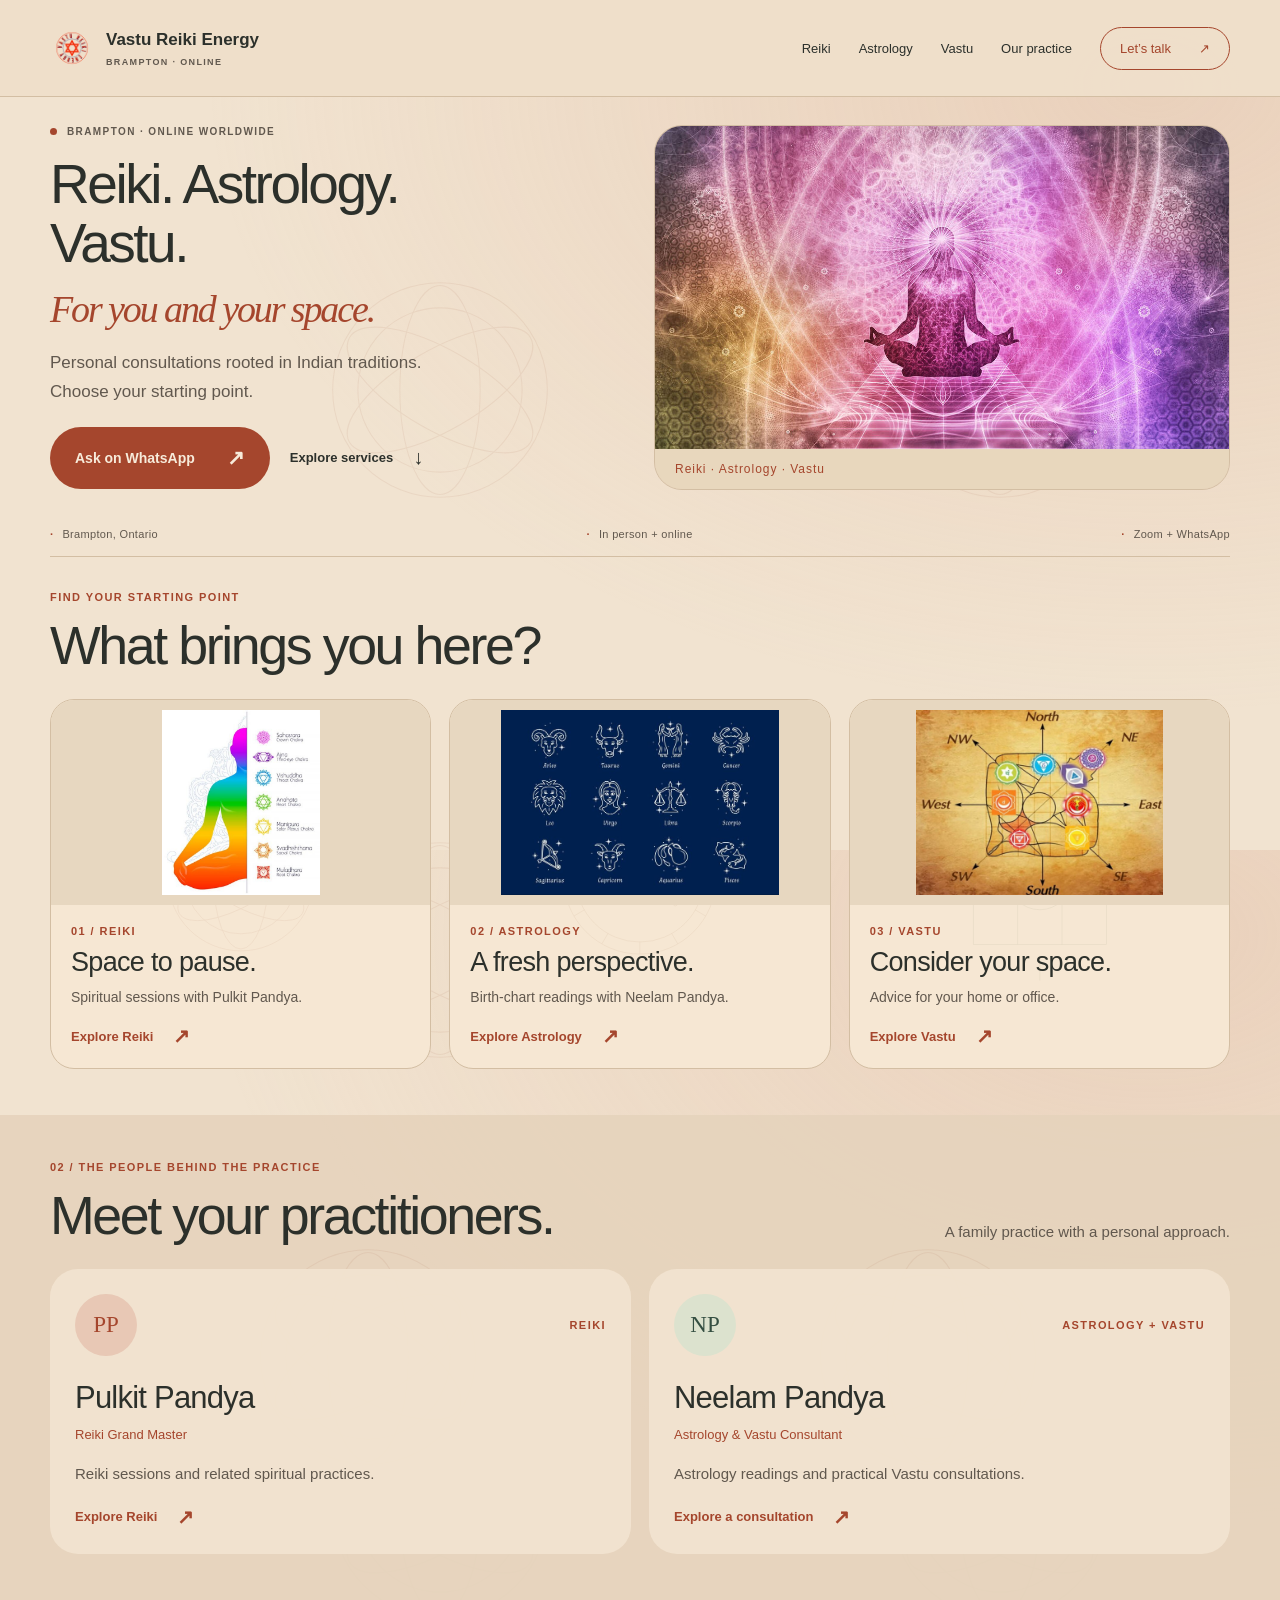
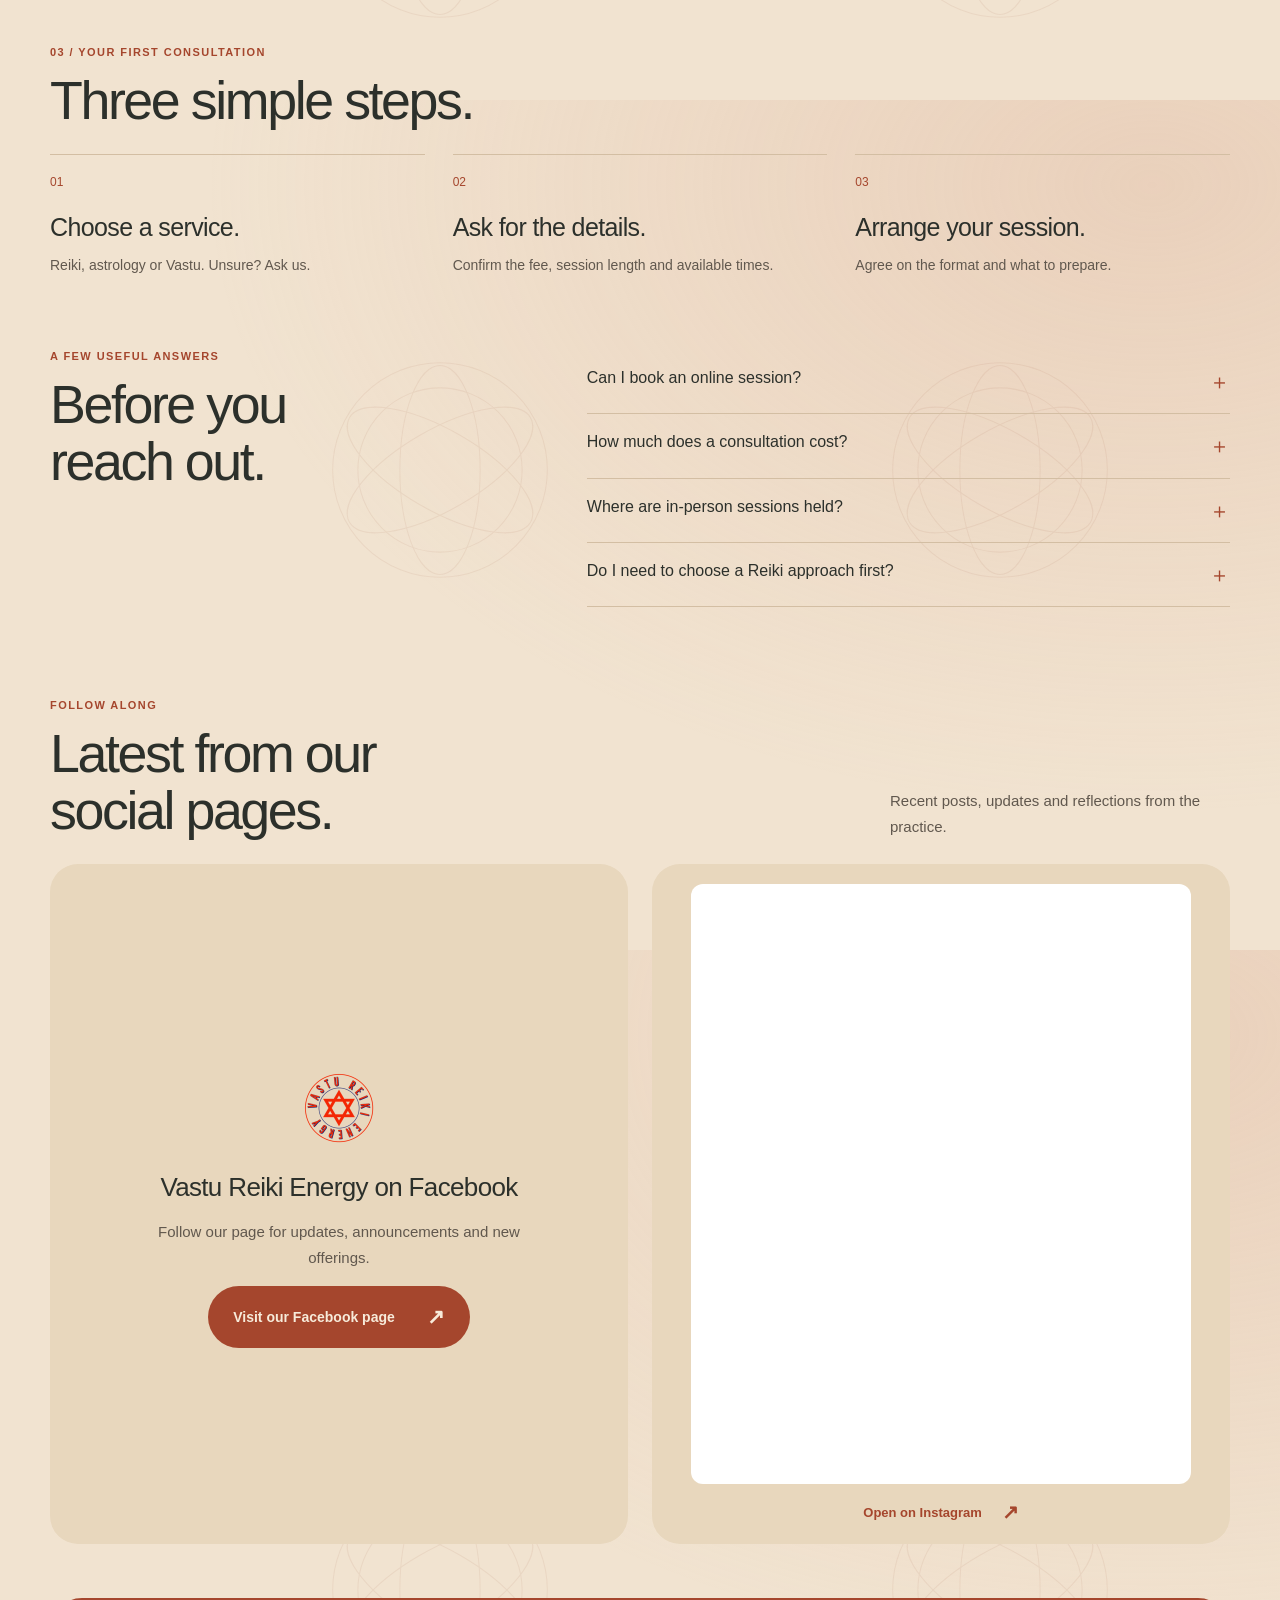
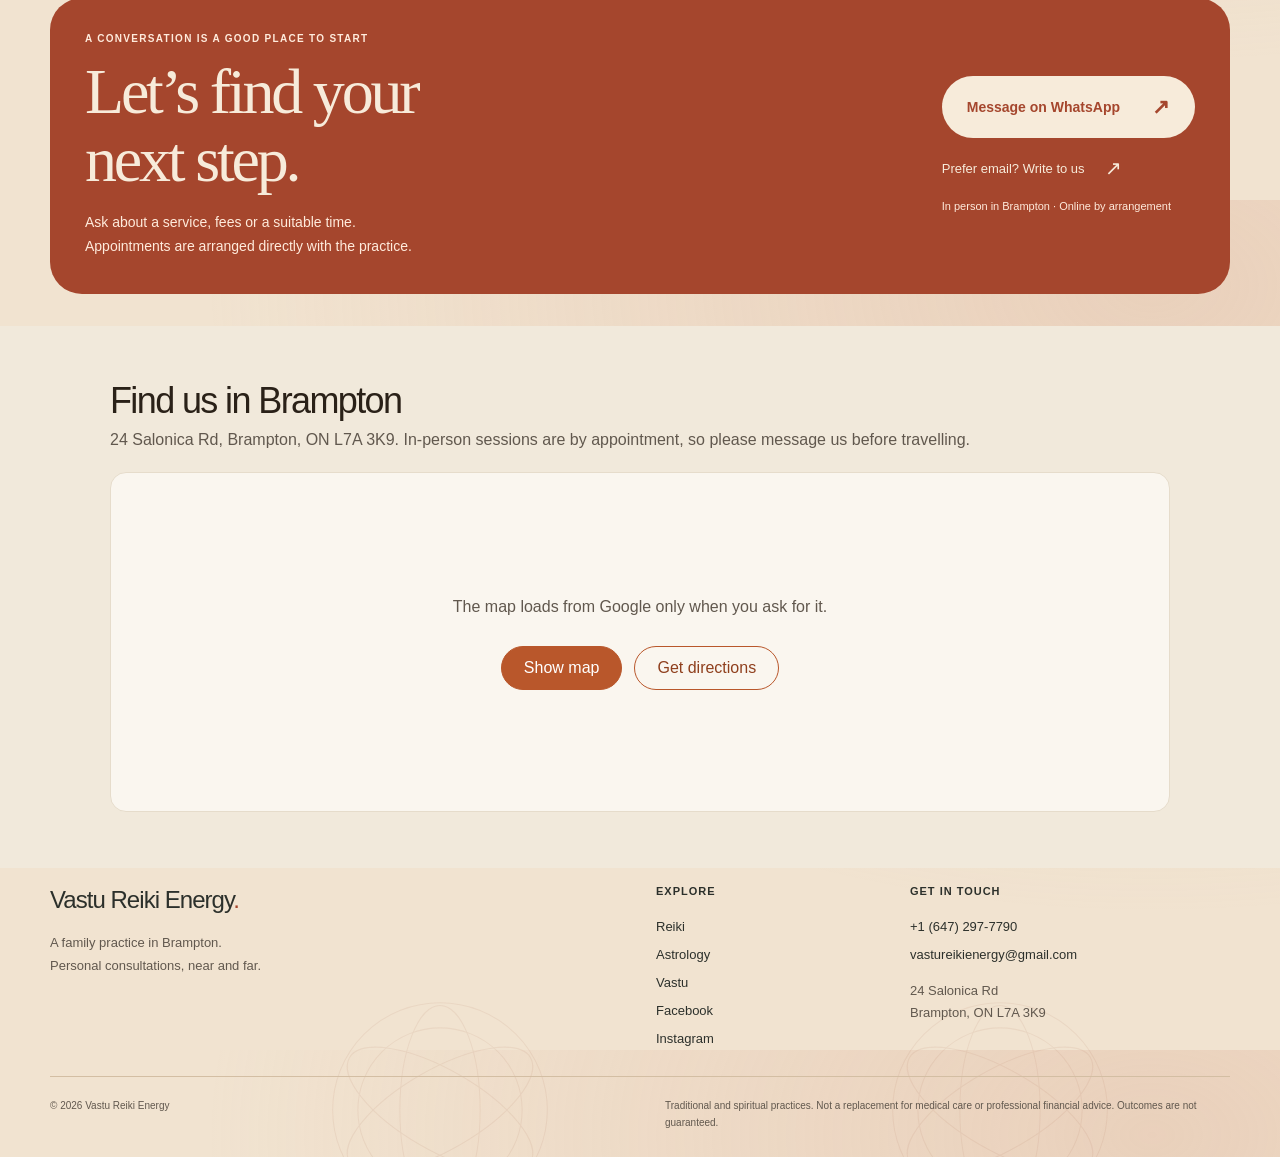
==== commit 4d80ac46: "Use clean URLs without .html in links, canonicals and sitemap; hide .html in address bar Co-Authored" ====
--- a/index.html
+++ b/index.html
@@ -3,279 +3,247 @@
 <head>
 <meta charset="utf-8">
 <meta name="viewport" content="width=device-width, initial-scale=1">
-<title>Vastu Reiki Energy — Reiki, Astrology &amp; Vastu in Brampton</title>
-<meta name="description" content="Reiki energy healing, Vedic astrology readings and Vastu Shastra consultations in Brampton, Ontario and online across Canada and India. Free first consultation.">
-<link rel="canonical" href="https://panchalbhavesh.github.io/vastu-reiki-energy-site/">
+<title>Reiki, Astrology &amp; Vastu in Brampton | Vastu Reiki Energy</title>
+<meta name="description" content="A family practice for Reiki, astrology and Vastu in Brampton. Explore personal consultations in person or online, and ask about fees and availability.">
+<link rel="canonical" href="https://www.vastureikienergy.com/">
 <link rel="icon" type="image/png" sizes="32x32" href="images/favicon-32.png">
 <link rel="apple-touch-icon" href="images/apple-touch-icon.png">
-<meta name="theme-color" content="#B9572B">
-<meta property="og:type" content="website"><meta property="og:site_name" content="Vastu Reiki Energy">
-<meta property="og:title" content="Vastu Reiki Energy — Reiki, Astrology &amp; Vastu in Brampton"><meta property="og:description" content="Reiki energy healing, Vedic astrology readings and Vastu Shastra consultations in Brampton, Ontario and online across Canada and India. Free first consultation.">
-<meta property="og:url" content="https://panchalbhavesh.github.io/vastu-reiki-energy-site/"><meta property="og:image" content="https://panchalbhavesh.github.io/vastu-reiki-energy-site/images/art-mandala.svg"><meta property="og:locale" content="en_CA">
-<meta name="twitter:card" content="summary_large_image"><meta name="twitter:title" content="Vastu Reiki Energy — Reiki, Astrology &amp; Vastu in Brampton"><meta name="twitter:description" content="Reiki energy healing, Vedic astrology readings and Vastu Shastra consultations in Brampton, Ontario and online across Canada and India. Free first consultation."><meta name="twitter:image" content="https://panchalbhavesh.github.io/vastu-reiki-energy-site/images/art-mandala.svg">
-<link rel="preconnect" href="https://fonts.googleapis.com"><link rel="preconnect" href="https://fonts.gstatic.com" crossorigin>
-<link href="https://fonts.googleapis.com/css2?family=Fraunces:ital,opsz,wght@0,9..144,500;0,9..144,600;1,9..144,500&family=Work+Sans:wght@400;500;600;700&display=swap" rel="stylesheet">
-<style>
-:root{
-  --cream:#FAF6EF;--cream-2:#F1E9DB;--cream-3:#E9DFCD;
-  --terra:#B9572B;--terra-deep:#8F3F1D;--clay:#E2B49A;--gold:#C9A25A;--gold-l:#E6CF9A;
-  --espresso:#2E1B12;--ink:#2A2118;--ink-soft:#5C5044;--line:#E6DCCB;
-  --radius:22px;--shadow:0 18px 40px rgba(60,35,20,.10);
-}
-*{box-sizing:border-box}
-html{scroll-behavior:smooth}
-@media(prefers-reduced-motion:reduce){html{scroll-behavior:auto}.reveal{opacity:1!important;transform:none!important}}
-body{margin:0;background:var(--cream);color:var(--ink);font-family:'Work Sans',system-ui,sans-serif;font-size:17px;line-height:1.6;-webkit-font-smoothing:antialiased}
-h1,h2,h3{font-family:'Fraunces',Georgia,serif;font-weight:600;line-height:1.12;margin:0;color:var(--ink)}
-h1{font-size:clamp(38px,5.4vw,62px);letter-spacing:-.01em}
-h2{font-size:clamp(28px,3.6vw,42px)}
-h3{font-size:21px}
-p{margin:0;color:var(--ink-soft)}
-a{color:inherit;text-decoration:none}
-img,svg{max-width:100%;display:block}
-.wrap{max-width:1160px;margin:0 auto;padding:0 24px}
-section{padding:88px 0}
-@media(max-width:700px){section{padding:64px 0}}
-.eyebrow{font-size:12.5px;letter-spacing:.18em;text-transform:uppercase;color:var(--terra);font-weight:700}
-.lead{font-size:19px;max-width:560px}
-.btn{display:inline-flex;align-items:center;gap:10px;padding:15px 26px;border-radius:999px;font-weight:600;font-size:16px;border:2px solid transparent;transition:transform .18s ease,box-shadow .18s ease,background .18s ease;white-space:nowrap}
-.btn:hover{transform:translateY(-2px);box-shadow:0 12px 28px rgba(60,35,20,.16)}
-.btn-primary{background:var(--terra);color:#FFF6EE}
-.btn-primary:hover{background:var(--terra-deep)}
-.btn-outline{background:transparent;color:var(--terra-deep);border-color:var(--terra)}
-.btn-light{background:#FFF9F1;color:var(--terra-deep)}
-.btn-wa{background:#1E8E5A;color:#fff}
-.btn svg{width:18px;height:18px}
-.grid{display:grid;gap:28px}
-.g2{grid-template-columns:1fr 1fr;align-items:center}
-.g3{grid-template-columns:repeat(3,1fr)}
-.g4{grid-template-columns:repeat(4,1fr)}
-@media(max-width:900px){.g2,.g3,.g4{grid-template-columns:1fr}}
-@media(max-width:900px) and (min-width:600px){.g4,.g3{grid-template-columns:1fr 1fr}}
-.frame{border-radius:var(--radius);overflow:hidden;background:var(--cream-2);box-shadow:var(--shadow);border:1px solid var(--line)}
-.frame img{width:100%;height:auto}
-.frame.portrait{max-width:440px;margin:0 auto}
-.card{background:#FFFDF9;border:1px solid var(--line);border-radius:var(--radius);padding:28px;transition:transform .2s ease,box-shadow .2s ease}
-.card:hover{transform:translateY(-4px);box-shadow:var(--shadow)}
-.dark{background:var(--espresso);color:#F3E8D8}
-.dark h2,.dark h3{color:#FBF3E6}
-.dark p{color:#D9C7B2}
-.dark .eyebrow{color:var(--gold)}
-.tint{background:var(--cream-2)}
-.blob{position:absolute;border-radius:50%;filter:blur(60px);opacity:.55;pointer-events:none}
-/* header */
-.topbar{background:var(--espresso);color:#E9D9C4;font-size:13px}
-.topbar .wrap{display:flex;justify-content:space-between;align-items:center;min-height:38px;gap:12px;flex-wrap:wrap}
-.topbar a{display:inline-flex;align-items:center;gap:6px}
-.topbar .contacts{display:flex;gap:18px}
-@media(max-width:900px){.topbar .contacts{display:none}}
-header.site{position:sticky;top:0;z-index:30;background:rgba(250,246,239,.92);backdrop-filter:blur(10px);border-bottom:1px solid var(--line)}
-header.site .wrap{display:flex;align-items:center;justify-content:space-between;min-height:76px;gap:16px}
-.brand{display:flex;align-items:center;gap:12px}
-.brand img{width:44px;height:44px}
-.brand b{font-family:'Fraunces',serif;font-weight:600;font-size:19px;display:block;line-height:1.1}
-.brand small{font-size:11px;letter-spacing:.12em;text-transform:uppercase;color:var(--gold);font-weight:600}
-nav.main{display:flex;gap:28px;align-items:center}
-nav.main a{font-weight:600;font-size:15px;color:var(--ink-soft);position:relative;padding:6px 0}
-nav.main a:hover,nav.main a.active{color:var(--terra)}
-nav.main a.active::after{content:'';position:absolute;left:0;right:0;bottom:-2px;height:2px;background:var(--terra);border-radius:2px}
-.menu-btn{display:none;background:none;border:1px solid var(--line);border-radius:12px;width:44px;height:44px;cursor:pointer}
-.mobile-nav{display:none;flex-direction:column;padding:8px 24px 22px;border-top:1px solid var(--line);background:var(--cream)}
-.mobile-nav a{padding:12px 0;font-weight:600;border-bottom:1px solid var(--line)}
-.mobile-nav.open{display:flex}
-@media(max-width:900px){nav.main,.hide-m{display:none}.menu-btn{display:inline-flex;align-items:center;justify-content:center}}
-/* hero */
-.hero{position:relative;overflow:hidden;padding:72px 0 80px}
-.hero .g2{grid-template-columns:1.05fr .95fr;gap:48px}
-@media(max-width:900px){.hero .g2{grid-template-columns:1fr}}
-.hero-art{position:relative}
-.hero-art img{width:100%;height:auto;border-radius:32px}
-.pill{display:inline-flex;align-items:center;gap:8px;background:#FFF9F1;border:1px solid var(--line);border-radius:999px;padding:8px 14px;font-size:13.5px;font-weight:600;color:var(--terra-deep)}
-.stats{display:flex;gap:34px;flex-wrap:wrap;margin-top:34px}
-.stats b{font-family:'Fraunces',serif;font-size:30px;color:var(--terra);display:block;line-height:1}
-.stats span{font-size:13px;color:var(--ink-soft)}
-/* service cards */
-.svc{display:flex;flex-direction:column;padding:0;overflow:hidden}
-.svc img{width:100%;height:auto;aspect-ratio:4/3;object-fit:contain;background:var(--cream-2)}
-.svc .body{padding:26px 28px 30px;display:flex;flex-direction:column;gap:10px;flex:1}
-.svc .link{margin-top:auto;color:var(--terra);font-weight:600;display:inline-flex;gap:8px;align-items:center}
-.link svg,.chip svg{width:18px;height:18px;flex-shrink:0}
-/* modality */
-.mod{scroll-margin-top:96px}
-.mod .g2{gap:56px}
-.chip-row{display:flex;flex-wrap:wrap;gap:10px}
-.chip{border:1px solid var(--line);background:#FFFDF9;border-radius:999px;padding:9px 16px;font-size:14px;font-weight:600;color:var(--ink-soft)}
-.chip:hover{border-color:var(--terra);color:var(--terra)}
-/* steps */
-.step b{display:inline-flex;width:40px;height:40px;border-radius:50%;background:var(--terra);color:#FFF6EE;align-items:center;justify-content:center;font-family:'Fraunces',serif;font-size:18px;margin-bottom:14px}
-/* people */
-.mono{width:72px;height:72px;border-radius:50%;background:var(--clay);color:var(--terra-deep);font-family:'Fraunces',serif;font-size:26px;font-weight:600;display:flex;align-items:center;justify-content:center;flex-shrink:0}
-/* enquiry */
-.enq{display:grid;grid-template-columns:1.1fr .9fr;gap:40px;align-items:start}
-@media(max-width:900px){.enq{grid-template-columns:1fr}}
-.field{display:flex;flex-direction:column;gap:6px;margin-bottom:14px}
-.field label{font-size:13px;font-weight:600;color:var(--ink-soft)}
-.field input,.field select,.field textarea{font:inherit;font-size:16px;padding:13px 14px;border:1px solid var(--line);border-radius:14px;background:#FFFDF9;color:var(--ink);width:100%}
-.field textarea{min-height:110px;resize:vertical}
-.field input:focus,.field select:focus,.field textarea:focus{outline:2px solid var(--terra);outline-offset:1px;border-color:var(--terra)}
-.contact-list{display:flex;flex-direction:column;gap:14px}
-.contact-list a,.contact-list div{display:flex;gap:14px;align-items:flex-start;padding:16px 18px;border:1px solid var(--line);border-radius:16px;background:#FFFDF9}
-.contact-list svg{width:22px;height:22px;flex-shrink:0;color:var(--terra)}
-.contact-list b{display:block;font-size:14px;color:var(--ink-soft);font-weight:600}
-/* floating whatsapp */
-.fab{position:fixed;right:18px;bottom:18px;z-index:40;display:inline-flex;align-items:center;gap:10px;background:#1E8E5A;color:#fff;border-radius:999px;padding:13px 18px;font-weight:600;box-shadow:0 14px 30px rgba(0,0,0,.22)}
-.fab svg{width:22px;height:22px}
-@media(max-width:600px){.fab span{display:none}.fab{padding:14px}}
-/* footer */
-footer{background:var(--espresso);color:#CDBBA4;padding:56px 0 28px;font-size:14px}
-footer .cols{display:grid;grid-template-columns:1.4fr 1fr 1fr 1fr;gap:32px}
-@media(max-width:800px){footer .cols{grid-template-columns:1fr 1fr}}
-@media(max-width:500px){footer .cols{grid-template-columns:1fr}}
-footer b{color:#FBF3E6;display:block;margin-bottom:12px;font-size:14px}
-footer a{display:block;padding:4px 0}
-footer a:hover{color:#fff}
-.reveal{opacity:0;transform:translateY(18px);transition:opacity .7s ease,transform .7s ease}
-.reveal.in{opacity:1;transform:none}
-.review{position:relative;padding:34px 34px 30px}
-.review .q{font-family:'Fraunces',serif;font-size:64px;line-height:.6;color:var(--clay);position:absolute;top:30px;left:26px}
-.stars{color:var(--gold);letter-spacing:2px}
-.cta-band{background:linear-gradient(135deg,var(--terra) 0%,var(--terra-deep) 100%);color:#FFF6EE;border-radius:var(--radius);padding:56px 40px;text-align:center}
-.cta-band h2{color:#FFF9F1}
-.cta-band p{color:#F7DCC9}
-</style>
-<script type="application/ld+json">{"@context": "https://schema.org", "@type": "ProfessionalService", "name": "Vastu Reiki Energy", "description": "Reiki energy healing, Vedic astrology readings and Vastu Shastra consultations in Brampton, Ontario and online across Canada and India.", "url": "https://panchalbhavesh.github.io/vastu-reiki-energy-site/", "image": "https://panchalbhavesh.github.io/vastu-reiki-energy-site/images/art-mandala.svg", "logo": "https://panchalbhavesh.github.io/vastu-reiki-energy-site/images/logo.png", "telephone": "+16472977790", "email": "vastureikienergy@gmail.com", "address": {"@type": "PostalAddress", "streetAddress": "24 Salonica Rd", "addressLocality": "Brampton", "addressRegion": "ON", "postalCode": "L7A 3K9", "addressCountry": "CA"}, "areaServed": [{"@type": "Country", "name": "Canada"}, {"@type": "Country", "name": "India"}], "priceRange": "$$", "hasMap": "https://maps.google.com/maps?q=24+Salonica+Rd,+Brampton,+ON+L7A+3K9", "sameAs": ["https://www.facebook.com/vastureikienergy", "https://www.instagram.com/vastureikienergy"], "employee": [{"@type": "Person", "name": "Pulkit Pandya", "jobTitle": "Vastu & Reiki Grand Master"}, {"@type": "Person", "name": "Neelam Pandya", "jobTitle": "Vedic astrologer and Vastu consultant"}]}</script>
-<link rel="stylesheet" href="compact-theme.css">
+<meta name="theme-color" content="#fbf8f2">
+<meta property="og:type" content="website">
+<meta property="og:title" content="Reiki, Astrology &amp; Vastu in Brampton | Vastu Reiki Energy">
+<meta property="og:description" content="A family practice for Reiki, astrology and Vastu in Brampton. Explore personal consultations in person or online, and ask about fees and availability.">
+<meta property="og:url" content="https://www.vastureikienergy.com/">
+<meta property="og:image" content="https://www.vastureikienergy.com/images/reiki-aura.jpg">
+<meta name="twitter:card" content="summary_large_image">
+<meta name="twitter:title" content="Reiki, Astrology &amp; Vastu in Brampton | Vastu Reiki Energy">
+<meta name="twitter:description" content="A family practice for Reiki, astrology and Vastu in Brampton. Explore personal consultations in person or online, and ask about fees and availability.">
+<meta name="twitter:image" content="https://www.vastureikienergy.com/images/reiki-aura.jpg">
+<link rel="stylesheet" href="site.css">
+<script src="site.js" defer>
+</script>
+<script type="application/ld+json">{"@context": "https://schema.org", "@type": "ProfessionalService", "@id": "https://www.vastureikienergy.com/#business", "name": "Vastu Reiki Energy", "url": "https://www.vastureikienergy.com/", "logo": "https://www.vastureikienergy.com/images/logo.png", "telephone": "+1-647-297-7790", "email": "vastureikienergy@gmail.com", "address": {"@type": "PostalAddress", "streetAddress": "24 Salonica Rd", "addressLocality": "Brampton", "addressRegion": "ON", "postalCode": "L7A 3K9", "addressCountry": "CA"}, "areaServed": ["Canada", "India"], "hasMap": "https://maps.google.com/maps?q=24+Salonica+Rd,+Brampton,+ON+L7A+3K9", "sameAs": ["https://www.facebook.com/vastureikienergy", "https://www.instagram.com/vastureikienergy"], "employee": [{"@type": "Person", "name": "Pulkit Pandya", "jobTitle": "Vastu & Reiki Grand Master"}, {"@type": "Person", "name": "Neelam Pandya", "jobTitle": "Vedic astrologer and Vastu consultant"}]}</script>
+<link rel="stylesheet" href="modern-compact.css">
 <script>(function(){var p=location.pathname,n=p.replace(/\/index\.html$/,"/").replace(/\.html$/,"");if(n!==p&&history.replaceState)history.replaceState(null,"",n+location.search+location.hash)})()</script></head>
 <body class="theme-home">
-
-<div class="topbar"><div class="wrap">
-  <span>Brampton, ON &middot; Online across Canada &amp; India</span>
-  <span class="contacts"><a href="tel:+16472977790"><svg width="14" height="14" viewBox="0 0 24 24" fill="none" stroke="currentColor" stroke-width="2" aria-hidden="true"><path d="M22 16.9v3a2 2 0 0 1-2.2 2 19.8 19.8 0 0 1-8.6-3.1 19.5 19.5 0 0 1-6-6A19.8 19.8 0 0 1 2.1 4.2 2 2 0 0 1 4.1 2h3a2 2 0 0 1 2 1.7c.1 1 .4 1.9.7 2.8a2 2 0 0 1-.5 2.1L8.1 9.9a16 16 0 0 0 6 6l1.3-1.3a2 2 0 0 1 2.1-.4c.9.3 1.9.6 2.8.7a2 2 0 0 1 1.7 2z"/></svg> +1 (647) 297-7790</a><a href="mailto:vastureikienergy@gmail.com"><svg width="14" height="14" viewBox="0 0 24 24" fill="none" stroke="currentColor" stroke-width="2" aria-hidden="true"><rect x="3" y="5" width="18" height="14" rx="2"/><path d="m3 7 9 6 9-6"/></svg> vastureikienergy@gmail.com</a></span>
-</div></div>
-<header class="site"><div class="wrap">
-  <a class="brand" href="/"><img src="images/logo.png" alt="Vastu Reiki Energy logo" width="44" height="44"><span><b>Vastu Reiki Energy</b><small>Reiki &middot; Astrology &middot; Vastu</small></span></a>
-  <nav class="main" aria-label="Main"><a href="/reiki">Reiki</a><a href="/astrology">Astrology</a><a href="/vastu">Vastu Shastra</a><a href="/#about">About</a><a href="/#enquire">Enquire</a></nav>
-  <a class="btn btn-primary hide-m" href="https://wa.me/16472977790?text=Hello%2C%20I%20would%20like%20to%20book%20a%20free%20consultation." target="_blank" rel="noopener" style="padding:12px 22px;font-size:14.5px">Book a free consultation</a>
-  <button class="menu-btn" id="menuBtn" aria-label="Open menu" aria-expanded="false"><svg width="22" height="22" viewBox="0 0 24 24" fill="none" stroke="currentColor" stroke-width="2"><path d="M3 6h18M3 12h18M3 18h18"/></svg></button>
-</div>
-<div class="mobile-nav" id="mobileNav"><a href="/reiki">Reiki</a><a href="/astrology">Astrology</a><a href="/vastu">Vastu Shastra</a><a href="/#about">About</a><a href="/#enquire">Enquire</a><a href="https://wa.me/16472977790?text=Hello%2C%20I%20would%20like%20to%20book%20a%20free%20consultation." class="btn btn-primary" style="margin-top:12px;justify-content:center;border:0">Book a free consultation</a></div>
+<a class="skip" href="#main">Skip to content</a>
+<header class="site-header">
+<div class="shell header-inner">
+<a class="brand" href="/" aria-label="Vastu Reiki Energy home">
+<img src="images/logo.png" width="48" height="48" alt="">
+<span>Vastu Reiki Energy<small>BRAMPTON · ONLINE</small>
+</span>
+</a>
+<button class="menu-toggle" aria-expanded="false" aria-controls="navigation">Menu <span aria-hidden="true">＋</span>
+</button>
+<nav id="navigation" aria-label="Main navigation">
+<a href="/reiki">Reiki</a>
+<a href="/astrology">Astrology</a>
+<a href="/vastu">Vastu</a>
+<a href="/#about">Our practice</a>
+<a class="nav-cta" href="https://wa.me/16472977790">Let’s talk <span aria-hidden="true">↗</span>
+</a>
+</nav>
+</div>
 </header>
-<main>
-
-<section class="hero">
-  <div class="blob" style="width:520px;height:520px;background:#F0C9B0;top:-160px;right:-120px"></div>
-  <div class="blob" style="width:380px;height:380px;background:#EAD9B0;bottom:-140px;left:-120px"></div>
-  <div class="wrap grid g2" style="position:relative">
-    <div>
-      <span class="pill">&#10003; Free first consultation &middot; Brampton or online</span>
-      <h1 style="margin-top:22px">Reiki, astrology and Vastu — <em style="color:var(--terra);font-style:italic;font-weight:500">for the life you live now.</em></h1>
-      <p class="lead" style="margin-top:20px">Energy healing, birth-chart readings and home alignment from a family practice in Brampton — 30 years of experience, offered in person or over video to clients across Canada and India.</p>
-      <div style="display:flex;gap:14px;flex-wrap:wrap;margin-top:30px">
-        <a class="btn btn-primary" href="https://wa.me/16472977790?text=Hello%2C%20I%20would%20like%20to%20book%20a%20free%20consultation." target="_blank" rel="noopener"><svg viewBox="0 0 24 24" fill="currentColor" aria-hidden="true"><path d="M20.5 3.5A11.8 11.8 0 0 0 12 0C5.5 0 .2 5.3.2 11.8c0 2.1.5 4.1 1.6 5.9L0 24l6.4-1.7a11.8 11.8 0 0 0 5.6 1.4c6.5 0 11.8-5.3 11.8-11.8 0-3.2-1.2-6.1-3.3-8.4zM12 21.7c-1.8 0-3.5-.5-5-1.4l-.4-.2-3.8 1 1-3.7-.2-.4a9.8 9.8 0 0 1-1.5-5.2C2.1 6.4 6.5 2 12 2c2.6 0 5.1 1 6.9 2.9a9.7 9.7 0 0 1 2.9 6.9c0 5.5-4.4 9.9-9.8 9.9zm5.4-7.3c-.3-.1-1.8-.9-2-1-.3-.1-.5-.1-.7.1l-.9 1.1c-.2.2-.3.2-.6.1-.3-.1-1.3-.5-2.4-1.5-.9-.8-1.5-1.8-1.7-2.1-.2-.3 0-.5.1-.6l.5-.5.3-.5c.1-.2 0-.4 0-.5l-.9-2.2c-.2-.6-.5-.5-.7-.5h-.6c-.2 0-.5.1-.8.4-.3.3-1 1-1 2.5s1.1 2.9 1.2 3.1c.1.2 2.1 3.2 5.1 4.5.7.3 1.3.5 1.7.6.7.2 1.4.2 1.9.1.6-.1 1.8-.7 2-1.4.2-.7.2-1.3.2-1.4-.1-.1-.3-.2-.6-.3z"/></svg> Book on WhatsApp</a>
-        <a class="btn btn-outline" href="#services">See services <svg viewBox="0 0 24 24" fill="none" stroke="currentColor" stroke-width="2" aria-hidden="true"><path d="M5 12h14M13 6l6 6-6 6"/></svg></a>
-      </div>
-      <div class="stats"><div><b>30+</b><span>years in Vastu &amp; astrology</span></div><div><b>10+</b><span>years as a Reiki Grand Master</span></div><div><b>7</b><span>Reiki modalities</span></div></div>
-    </div>
-    <div class="hero-art"><div class=""><img src="images/art-mandala.svg" alt="Terracotta and gold mandala artwork" width="900" height="900" fetchpriority="high"></div></div>
-  </div>
-</section>
-
-<section id="services" class="tint">
-  <div class="wrap">
-    <div class="reveal" style="max-width:620px"><span class="eyebrow">What we offer</span><h2 style="margin-top:12px">Three ways to work with us</h2><p style="margin-top:12px">Start with one, or combine them. Every session begins with a short conversation about what you need.</p></div>
-    <div class="grid g3" style="margin-top:40px">
-      <a class="card svc reveal" href="/reiki"><img src="images/art-lotus.svg" alt="Lotus artwork with rays of light" width="1200" height="900" loading="lazy"><div class="body"><h3>Reiki &amp; energy healing</h3><p>Usui, Violet Flame, Karuna, Lama Fera, Money Reiki, chakra balancing and Angel Reiki — for stress, low energy and emotional reset.</p><span class="link">Explore Reiki <svg viewBox="0 0 24 24" fill="none" stroke="currentColor" stroke-width="2" aria-hidden="true"><path d="M5 12h14M13 6l6 6-6 6"/></svg></span></div></a>
-      <a class="card svc reveal" href="/astrology"><img src="images/art-zodiac.svg" alt="Zodiac wheel artwork with the twelve signs" width="900" height="900" loading="lazy"><div class="body"><h3>Astrology readings</h3><p>A Vedic birth-chart reading that explains your strengths and timing — practical guidance, not fixed predictions.</p><span class="link">Explore astrology <svg viewBox="0 0 24 24" fill="none" stroke="currentColor" stroke-width="2" aria-hidden="true"><path d="M5 12h14M13 6l6 6-6 6"/></svg></span></div></a>
-      <a class="card svc reveal" href="/vastu"><img src="images/art-vastu-grid.svg" alt="Vastu Purusha grid with compass directions" width="900" height="900" loading="lazy"><div class="body"><h3>Vastu Shastra</h3><p>Home and office alignment using placement, colour and light — no renovation needed, suited to Canadian condos and houses.</p><span class="link">Explore Vastu <svg viewBox="0 0 24 24" fill="none" stroke="currentColor" stroke-width="2" aria-hidden="true"><path d="M5 12h14M13 6l6 6-6 6"/></svg></span></div></a>
-    </div>
-  </div>
-</section>
-
-<section>
-  <div class="wrap grid g3">
-    <div class="step reveal"><b>1</b><h3>Tell us what's going on</h3><p style="margin-top:8px">Message us on WhatsApp or send the enquiry form. The first conversation is free and takes about 15 minutes.</p></div>
-    <div class="step reveal"><b>2</b><h3>Book your session</h3><p style="margin-top:8px">In our Brampton studio, or on Zoom, Skype or WhatsApp video — timed to suit Canada or India.</p></div>
-    <div class="step reveal"><b>3</b><h3>Leave with a plan</h3><p style="margin-top:8px">Clear next steps, whether that's a follow-up Reiki session, a chart summary or a room-by-room Vastu list.</p></div>
-  </div>
-</section>
-
-<section id="about" class="dark">
-  <div class="wrap">
-    <div class="reveal" style="max-width:600px"><span class="eyebrow">About us</span><h2 style="margin-top:12px">A family practice rooted in tradition</h2><p style="margin-top:12px">Based in Brampton, Ontario, and trained in the Indian tradition, we've worked with hundreds of individuals and families on both sides of the world.</p></div>
-    <div class="grid g2" style="margin-top:40px;align-items:start">
-      <div class="reveal" style="display:flex;gap:20px;align-items:flex-start"><div class="mono">NP</div><div><h3>Neelam Pandya</h3><p style="font-size:14px;color:var(--gold);font-weight:600;margin-top:2px">Vastu &amp; Astrology consultant &middot; 30+ years</p><p style="margin-top:10px">"I've spent over three decades practising and teaching astrology and Vastu Shastra. My aim is simple: help you build a better life and steadier relationships."</p></div></div>
-      <div class="reveal" style="display:flex;gap:20px;align-items:flex-start"><div class="mono">PP</div><div><h3>Dr. (h.c.) Pulkit Pandya</h3><p style="font-size:14px;color:var(--gold);font-weight:600;margin-top:2px">Reiki Grand Master &middot; 10+ years</p><p style="margin-top:10px">"I've practised Reiki and Lama Fera for more than ten years, helping clients and empaths find balance in themselves and in their homes and workplaces."</p></div></div>
-    </div>
-  </div>
-</section>
-
-<section>
-  <div class="wrap grid g2">
-    <div class="reveal"><span class="eyebrow">Canada &amp; India</span><h2 style="margin-top:12px">One practice, two homes</h2><p style="margin-top:14px">Clients in the GTA visit the studio in Brampton. Clients elsewhere in Canada or in India book a video session timed to their day. Same practitioners, same tradition.</p>
-      <div class="chip-row" style="margin-top:20px"><span class="chip"><svg width="16" height="16" style="display:inline;vertical-align:-3px;margin-right:6px" viewBox="0 0 24 24" fill="none" stroke="currentColor" stroke-width="2" aria-hidden="true"><path d="M12 22s7-6.2 7-12a7 7 0 1 0-14 0c0 5.8 7 12 7 12z"/><circle cx="12" cy="10" r="2.5"/></svg>Brampton studio</span><span class="chip"><svg width="16" height="16" style="display:inline;vertical-align:-3px;margin-right:6px" viewBox="0 0 24 24" fill="none" stroke="currentColor" stroke-width="2" aria-hidden="true"><rect x="3" y="6" width="13" height="12" rx="2"/><path d="m16 10 5-3v10l-5-3z"/></svg>Zoom &middot; Skype &middot; WhatsApp</span><span class="chip">Evening &amp; IST-friendly slots</span></div></div>
-    <div class="grid g2 reveal" style="gap:16px">
-      <div class="card"><h3 style="font-size:17px">Less stress</h3><p style="margin-top:6px;font-size:15px">Reiki helps the body shift out of fight-or-flight and into rest.</p></div>
-      <div class="card"><h3 style="font-size:17px">Clearer decisions</h3><p style="margin-top:6px;font-size:15px">A chart reading gives context for career, relationships and timing.</p></div>
-      <div class="card"><h3 style="font-size:17px">A calmer home</h3><p style="margin-top:6px;font-size:15px">Vastu adjustments reduce friction in the rooms you use most.</p></div>
-      <div class="card"><h3 style="font-size:17px">Ongoing support</h3><p style="margin-top:6px;font-size:15px">Follow-ups by WhatsApp between sessions, at no extra charge.</p></div>
-    </div>
-  </div>
-</section>
-
-<section id="reviews" class="tint">
-  <div class="wrap">
-    <div class="reveal" style="max-width:600px"><span class="eyebrow">Reviews</span><h2 style="margin-top:12px">What clients say</h2></div>
-    <div class="grid g2" style="margin-top:32px;align-items:stretch">
-      <div class="card review reveal"><span class="q">&ldquo;</span><p style="font-family:'Fraunces',serif;font-size:22px;color:var(--ink);margin-top:10px">Superb service&hellip; Highly recommended.</p><div style="margin-top:16px"><span class="stars">&#9733;&#9733;&#9733;&#9733;&#9733;</span><p style="font-size:14px;margin-top:4px;font-weight:600">Patel Mehul &middot; Google review</p></div></div>
-      <div class="card reveal" style="display:flex;flex-direction:column;justify-content:center;gap:14px"><h3>Read more reviews on Google</h3><p>See what other clients in Brampton and beyond have shared, or leave your own after a session.</p><a class="btn btn-outline" href="https://www.google.com/search?q=Vastu+Reiki+Energy+Brampton+reviews" target="_blank" rel="noopener" style="align-self:flex-start">Open Google reviews <svg viewBox="0 0 24 24" fill="none" stroke="currentColor" stroke-width="2" aria-hidden="true"><path d="M5 12h14M13 6l6 6-6 6"/></svg></a></div>
-    </div>
-  </div>
-</section>
-
-<section id="social">
-  <style>.social-grid{display:grid;grid-template-columns:1fr 1fr;gap:24px;margin-top:32px}.social-card{display:flex;flex-direction:column;align-items:center;justify-content:center;gap:16px;padding:20px;text-align:center}.social-card iframe{width:100%;max-width:500px;height:600px;border:0;border-radius:12px;background:#fff}.social-card img{width:96px;height:96px;object-fit:contain}@media(max-width:800px){.social-grid{grid-template-columns:1fr}}</style>
-  <div class="wrap">
-    <span class="eyebrow">Follow along</span>
-    <h2 style="margin-top:12px">Latest from our social pages</h2>
-    <p style="margin-top:12px">Recent posts, updates and reflections from the practice.</p>
-    <div class="social-grid">
-      <div class="card social-card">
-        <img src="images/logo.png" alt="Vastu Reiki Energy" width="96" height="96">
-        <h3>Vastu Reiki Energy on Facebook</h3>
-        <p>Follow our page for updates, announcements and new offerings.</p>
-        <a class="btn btn-primary" href="https://www.facebook.com/vastureikienergy" target="_blank" rel="noopener">Visit our Facebook page</a>
-      </div>
-      <div class="card social-card">
-        <iframe title="Vastu Reiki Energy on Instagram" src="https://www.instagram.com/vastureikienergy/embed" width="400" height="600" loading="lazy" allowtransparency="true"></iframe>
-        <a href="https://www.instagram.com/vastureikienergy" target="_blank" rel="noopener" style="font-weight:600">Open on Instagram &#8599;</a>
-      </div>
-    </div>
-  </div>
-</section>
-
-<section id="enquire">
-  <div class="wrap">
-    <div class="reveal" style="max-width:620px"><span class="eyebrow">Enquire</span><h2 style="margin-top:12px">Ready when you are</h2><p style="margin-top:12px">Pick whichever is easiest. WhatsApp is usually the fastest reply.</p></div>
-    <div class="enq" style="margin-top:36px">
-      <form id="enquiryForm" class="card reveal" novalidate>
-        <div class="field"><label for="name">Your name</label><input id="name" name="name" autocomplete="name" placeholder="Name"></div>
-        <div class="field"><label for="contact">Phone or email</label><input id="contact" name="contact" placeholder="So we can reply"></div>
-        <div class="field"><label for="svc">I'm interested in</label><select id="svc" name="svc"><option>Reiki / energy healing</option><option>Astrology reading</option><option>Vastu Shastra consultation</option><option>Not sure yet — free consultation</option></select></div>
-        <div class="field"><label for="note">What would you like help with?</label><textarea id="note" name="note" placeholder="A sentence or two is plenty"></textarea></div>
-        <div style="display:flex;gap:12px;flex-wrap:wrap;margin-top:6px"><button id="sendWa" class="btn btn-wa" type="button"><svg viewBox="0 0 24 24" fill="currentColor" aria-hidden="true"><path d="M20.5 3.5A11.8 11.8 0 0 0 12 0C5.5 0 .2 5.3.2 11.8c0 2.1.5 4.1 1.6 5.9L0 24l6.4-1.7a11.8 11.8 0 0 0 5.6 1.4c6.5 0 11.8-5.3 11.8-11.8 0-3.2-1.2-6.1-3.3-8.4zM12 21.7c-1.8 0-3.5-.5-5-1.4l-.4-.2-3.8 1 1-3.7-.2-.4a9.8 9.8 0 0 1-1.5-5.2C2.1 6.4 6.5 2 12 2c2.6 0 5.1 1 6.9 2.9a9.7 9.7 0 0 1 2.9 6.9c0 5.5-4.4 9.9-9.8 9.9zm5.4-7.3c-.3-.1-1.8-.9-2-1-.3-.1-.5-.1-.7.1l-.9 1.1c-.2.2-.3.2-.6.1-.3-.1-1.3-.5-2.4-1.5-.9-.8-1.5-1.8-1.7-2.1-.2-.3 0-.5.1-.6l.5-.5.3-.5c.1-.2 0-.4 0-.5l-.9-2.2c-.2-.6-.5-.5-.7-.5h-.6c-.2 0-.5.1-.8.4-.3.3-1 1-1 2.5s1.1 2.9 1.2 3.1c.1.2 2.1 3.2 5.1 4.5.7.3 1.3.5 1.7.6.7.2 1.4.2 1.9.1.6-.1 1.8-.7 2-1.4.2-.7.2-1.3.2-1.4-.1-.1-.3-.2-.6-.3z"/></svg> Send via WhatsApp</button><button id="sendMail" class="btn btn-outline" type="button"><svg viewBox="0 0 24 24" fill="none" stroke="currentColor" stroke-width="2" aria-hidden="true"><rect x="3" y="5" width="18" height="14" rx="2"/><path d="m3 7 9 6 9-6"/></svg> Send by email</button></div>
-        <p style="font-size:12.5px;margin-top:12px">Your message opens in WhatsApp or your email app — nothing is stored on this website.</p>
-      </form>
-      <div class="contact-list reveal">
-        <a href="https://wa.me/16472977790?text=Hello%2C%20I%20have%20a%20question%20about%20your%20services." target="_blank" rel="noopener"><svg viewBox="0 0 24 24" fill="currentColor" aria-hidden="true"><path d="M20.5 3.5A11.8 11.8 0 0 0 12 0C5.5 0 .2 5.3.2 11.8c0 2.1.5 4.1 1.6 5.9L0 24l6.4-1.7a11.8 11.8 0 0 0 5.6 1.4c6.5 0 11.8-5.3 11.8-11.8 0-3.2-1.2-6.1-3.3-8.4zM12 21.7c-1.8 0-3.5-.5-5-1.4l-.4-.2-3.8 1 1-3.7-.2-.4a9.8 9.8 0 0 1-1.5-5.2C2.1 6.4 6.5 2 12 2c2.6 0 5.1 1 6.9 2.9a9.7 9.7 0 0 1 2.9 6.9c0 5.5-4.4 9.9-9.8 9.9zm5.4-7.3c-.3-.1-1.8-.9-2-1-.3-.1-.5-.1-.7.1l-.9 1.1c-.2.2-.3.2-.6.1-.3-.1-1.3-.5-2.4-1.5-.9-.8-1.5-1.8-1.7-2.1-.2-.3 0-.5.1-.6l.5-.5.3-.5c.1-.2 0-.4 0-.5l-.9-2.2c-.2-.6-.5-.5-.7-.5h-.6c-.2 0-.5.1-.8.4-.3.3-1 1-1 2.5s1.1 2.9 1.2 3.1c.1.2 2.1 3.2 5.1 4.5.7.3 1.3.5 1.7.6.7.2 1.4.2 1.9.1.6-.1 1.8-.7 2-1.4.2-.7.2-1.3.2-1.4-.1-.1-.3-.2-.6-.3z"/></svg><span><b>WhatsApp</b>+1 (647) 297-7790</span></a>
-        <a href="tel:+16472977790"><svg viewBox="0 0 24 24" fill="none" stroke="currentColor" stroke-width="2" aria-hidden="true"><path d="M22 16.9v3a2 2 0 0 1-2.2 2 19.8 19.8 0 0 1-8.6-3.1 19.5 19.5 0 0 1-6-6A19.8 19.8 0 0 1 2.1 4.2 2 2 0 0 1 4.1 2h3a2 2 0 0 1 2 1.7c.1 1 .4 1.9.7 2.8a2 2 0 0 1-.5 2.1L8.1 9.9a16 16 0 0 0 6 6l1.3-1.3a2 2 0 0 1 2.1-.4c.9.3 1.9.6 2.8.7a2 2 0 0 1 1.7 2z"/></svg><span><b>Call</b>+1 (647) 297-7790</span></a>
-        <a href="mailto:vastureikienergy@gmail.com"><svg viewBox="0 0 24 24" fill="none" stroke="currentColor" stroke-width="2" aria-hidden="true"><rect x="3" y="5" width="18" height="14" rx="2"/><path d="m3 7 9 6 9-6"/></svg><span><b>Email</b>vastureikienergy@gmail.com</span></a>
-        <div><svg viewBox="0 0 24 24" fill="none" stroke="currentColor" stroke-width="2" aria-hidden="true"><path d="M12 22s7-6.2 7-12a7 7 0 1 0-14 0c0 5.8 7 12 7 12z"/><circle cx="12" cy="10" r="2.5"/></svg><span><b>Studio</b>24 Salonica Rd, Brampton, ON L7A 3K9</span></div>
-        <div><svg viewBox="0 0 24 24" fill="none" stroke="currentColor" stroke-width="2" aria-hidden="true"><rect x="3" y="6" width="13" height="12" rx="2"/><path d="m16 10 5-3v10l-5-3z"/></svg><span><b>Online</b>Zoom, Skype and WhatsApp video — Canada &amp; India time zones</span></div>
-      </div>
-    </div>
-  </div>
-</section>
-
+<main id="main">
+<section class="home-hero shell visual-home">
+<div class="visual-hero-grid">
+<div>
+<div class="hero-status">
+<span>
+</span> BRAMPTON · ONLINE WORLDWIDE</div>
+<h1>Reiki. Astrology.<br>Vastu.<span>For you and your space.</span>
+</h1>
+<p class="hero-intro">Personal consultations rooted in Indian traditions. Choose your starting point.</p>
+<div class="hero-actions">
+<a class="button dark" href="https://wa.me/16472977790">Ask on WhatsApp <span aria-hidden="true">↗</span>
+</a>
+<a class="text-link" href="#services">Explore services <span aria-hidden="true">↓</span>
+</a>
+</div>
+</div>
+<figure class="hero-art">
+<img src="images/reiki-aura.jpg" alt="Spiritual illustration of a meditating silhouette surrounded by light" width="1100" height="619" decoding="async" fetchpriority="high">
+<figcaption>Reiki · Astrology · Vastu</figcaption>
+</figure>
+</div>
+<div class="availability">
+<span>Brampton, Ontario</span>
+<span>In person + online</span>
+<span>Zoom + WhatsApp</span>
+</div>
+</section>
+<section id="services" class="section shell visual-services">
+<div class="section-heading">
+<div>
+<span class="eyebrow">Find your starting point</span>
+<h2>What brings you here?</h2>
+</div>
+</div>
+<div class="photo-services">
+<a class="photo-service reiki" href="/reiki">
+<div class="service-image">
+<img src="images/chakras.jpg" alt="Illustration of the seven traditional chakras" width="530" height="620" decoding="async" loading="lazy">
+</div>
+<div class="photo-service-copy">
+<span class="small-label">01 / Reiki</span>
+<h3>Space to pause.</h3>
+<p>Spiritual sessions with Pulkit Pandya.</p>
+<span class="text-link">Explore Reiki <span aria-hidden="true">↗</span>
+</span>
+</div>
+</a>
+<a class="photo-service astrology" href="/astrology">
+<div class="service-image">
+<img src="images/astrology.jpg" alt="Illustrations of the twelve zodiac signs" width="700" height="467" decoding="async" loading="lazy">
+</div>
+<div class="photo-service-copy">
+<span class="small-label">02 / Astrology</span>
+<h3>A fresh perspective.</h3>
+<p>Birth-chart readings with Neelam Pandya.</p>
+<span class="text-link">Explore Astrology <span aria-hidden="true">↗</span>
+</span>
+</div>
+</a>
+<a class="photo-service vastu" href="/vastu">
+<div class="service-image">
+<img src="images/vastu-directions.jpg" alt="A directional diagram illustrating Vastu traditions" width="1200" height="900" decoding="async" loading="lazy">
+</div>
+<div class="photo-service-copy">
+<span class="small-label">03 / Vastu</span>
+<h3>Consider your space.</h3>
+<p>Advice for your home or office.</p>
+<span class="text-link">Explore Vastu <span aria-hidden="true">↗</span>
+</span>
+</div>
+</a>
+</div>
+</section>
+<section id="about" class="practice-section section">
+<div class="shell">
+<div class="section-heading">
+<div>
+<span class="eyebrow">02 / The people behind the practice</span>
+<h2>Meet your practitioners.</h2>
+</div>
+<p>A family practice with a personal approach.</p>
+</div>
+<div class="practitioner-grid">
+<article class="practitioner">
+<div class="practitioner-top">
+<span class="initials" aria-hidden="true">PP</span>
+<span class="small-label">REIKI</span>
+</div>
+<h3>Pulkit Pandya</h3>
+<p class="role">Reiki Grand Master</p>
+<p>Reiki sessions and related spiritual practices.</p>
+<a class="text-link" href="/reiki">Explore Reiki <span aria-hidden="true">↗</span>
+</a>
+</article>
+<article class="practitioner">
+<div class="practitioner-top">
+<span class="initials" aria-hidden="true">NP</span>
+<span class="small-label">ASTROLOGY + VASTU</span>
+</div>
+<h3>Neelam Pandya</h3>
+<p class="role">Astrology &amp; Vastu Consultant</p>
+<p>Astrology readings and practical Vastu consultations.</p>
+<a class="text-link" href="/astrology">Explore a consultation <span aria-hidden="true">↗</span>
+</a>
+</article>
+</div>
+</div>
+</section>
+<section id="how-it-works" class="section shell">
+<div class="section-heading">
+<div>
+<span class="eyebrow">03 / Your first consultation</span>
+<h2>Three simple steps.</h2>
+</div>
+</div>
+<div class="process">
+<article>
+<span>01</span>
+<h3>Choose a service.</h3>
+<p>Reiki, astrology or Vastu. Unsure? Ask us.</p>
+</article>
+<article>
+<span>02</span>
+<h3>Ask for the details.</h3>
+<p>Confirm the fee, session length and available times.</p>
+</article>
+<article>
+<span>03</span>
+<h3>Arrange your session.</h3>
+<p>Agree on the format and what to prepare.</p>
+</article>
+</div>
+</section>
+<section class="section shell faq-section">
+<div>
+<span class="eyebrow">A few useful answers</span>
+<h2>Before you<br>reach out.</h2>
+</div>
+<div class="faq-list">
+<details>
+<summary>Can I book an online session?<span aria-hidden="true">＋</span>
+</summary>
+<p>Yes. Online consultations are offered through Zoom or WhatsApp. Confirm a suitable time zone and format with the practice.</p>
+</details>
+<details>
+<summary>How much does a consultation cost?<span aria-hidden="true">＋</span>
+</summary>
+<p>Ask for the current fee and session length when you contact us. Prices are not published on this site.</p>
+</details>
+<details>
+<summary>Where are in-person sessions held?<span aria-hidden="true">＋</span>
+</summary>
+<p>The practice is based at 24 Salonica Rd, Brampton, Ontario. Confirm your visit directly before travelling.</p>
+</details>
+<details>
+<summary>Do I need to choose a Reiki approach first?<span aria-hidden="true">＋</span>
+</summary>
+<p>No. You can ask Pulkit about the approaches offered and what each session involves before choosing.</p>
+</details>
+</div>
+</section>
+<section id="social" class="section shell social-section">
+<div class="section-heading">
+<div>
+<span class="eyebrow">Follow along</span>
+<h2>Latest from our<br>social pages.</h2>
+</div>
+<p>Recent posts, updates and reflections from the practice.</p>
+</div>
+<div class="social-grid">
+<div class="social-card">
+<img class="fb-logo" src="images/logo.png" alt="Vastu Reiki Energy" width="96" height="96">
+<h3>Vastu Reiki Energy on Facebook</h3>
+<p>Follow our page for updates, announcements and new offerings.</p>
+<a class="button dark" href="https://www.facebook.com/vastureikienergy" target="_blank" rel="noopener">Visit our Facebook page <span aria-hidden="true">↗</span></a>
+</div>
+<div class="social-card">
+<iframe title="Vastu Reiki Energy on Instagram" src="https://www.instagram.com/vastureikienergy/embed" width="400" height="600" loading="lazy" allowtransparency="true"></iframe>
+<a class="text-link" href="https://www.instagram.com/vastureikienergy" target="_blank" rel="noopener">Open on Instagram <span aria-hidden="true">↗</span></a>
+</div>
+</div>
+</section>
+<section id="contact" class="contact-section">
+<div class="shell contact-box">
+<div>
+<span class="eyebrow">A conversation is a good place to start</span>
+<h2>Let’s find your<br>next step.</h2>
+<p>Ask about a service, fees or a suitable time.<br>Appointments are arranged directly with the practice.</p>
+</div>
+<div class="contact-actions">
+<a class="button light" href="https://wa.me/16472977790">Message on WhatsApp <span aria-hidden="true">↗</span>
+</a>
+<a class="text-link" href="mailto:vastureikienergy@gmail.com">Prefer email? Write to us <span aria-hidden="true">↗</span>
+</a>
+<small>In person in Brampton · Online by arrangement</small>
+</div>
+</div>
+</section>
 <section id="find-us" aria-labelledby="find-us-h" style="padding:56px 0;background:#F1E9DB;color:#2A2118">
 <style>#find-us .fu{max-width:1100px;margin:0 auto;padding:0 20px}#find-us h2{margin:0 0 8px;font-size:clamp(26px,4vw,36px)}#find-us p{margin:0 0 20px;line-height:1.55}#find-us .fu-map{position:relative;min-height:340px;border-radius:16px;overflow:hidden;background:#FAF6EF;border:1px solid #E6DCCB;display:flex;align-items:center;justify-content:center;text-align:center;padding:20px}#find-us iframe{position:absolute;inset:0;width:100%;height:100%;border:0}#find-us .fu-btn{display:inline-block;margin:6px 6px 0;padding:12px 22px;border-radius:999px;font:600 15px/1.2 inherit;border:1.5px solid #B9572B;background:#B9572B;color:#fff;cursor:pointer;text-decoration:none}#find-us .fu-btn.alt{background:transparent;color:#8F3F1D}#find-us .fu-note{font-size:13px;margin:12px 0 0}</style>
 <div class="fu"><h2 id="find-us-h">Find us in Brampton</h2>
@@ -285,41 +253,34 @@
 <script>document.querySelectorAll('#find-us [data-map]').forEach(function(b){b.addEventListener('click',function(){var m=b.closest('.fu-map'),f=document.createElement('iframe');f.src=m.dataset.src;f.title='Map of Vastu Reiki Energy, 24 Salonica Rd, Brampton';f.loading='lazy';f.referrerPolicy='no-referrer-when-downgrade';m.innerHTML='';m.appendChild(f);});});</script>
 </section>
 </main>
-
-<footer><div class="wrap">
-  <div class="cols">
-    <div><b>Vastu Reiki Energy</b><p style="color:#CDBBA4;max-width:300px">Reiki, Vedic astrology and Vastu Shastra from a Brampton family practice — in person or online.</p></div>
-    <div><b>Services</b><a href="/reiki">Reiki &amp; energy healing</a><a href="/astrology">Astrology readings</a><a href="/vastu">Vastu Shastra</a></div>
-    <div><b>Practice</b><a href="/#about">About us</a><a href="/#reviews">Reviews</a><a href="/#enquire">Enquire</a><a href="https://www.facebook.com/vastureikienergy" target="_blank" rel="noopener">Facebook</a><a href="https://www.instagram.com/vastureikienergy" target="_blank" rel="noopener">Instagram</a></div>
-    <div><b>Contact</b><a href="tel:+16472977790">+1 (647) 297-7790</a><a href="mailto:vastureikienergy@gmail.com">vastureikienergy@gmail.com</a><a href="https://maps.google.com/?q=24+Salonica+Rd,+Brampton,+ON+L7A+3K9" target="_blank" rel="noopener">24 Salonica Rd, Brampton, ON L7A 3K9</a></div>
-  </div>
-  <p style="margin-top:36px;font-size:12.5px;color:#9E8C76">&copy; 2026 Vastu Reiki Energy. Reiki and Vastu are complementary practices and do not replace medical or professional advice.</p>
-</div></footer>
-<a class="fab" href="https://wa.me/16472977790?text=Hello%2C%20I%20have%20a%20question%20about%20your%20services." target="_blank" rel="noopener" aria-label="Chat on WhatsApp"><svg viewBox="0 0 24 24" fill="currentColor" aria-hidden="true"><path d="M20.5 3.5A11.8 11.8 0 0 0 12 0C5.5 0 .2 5.3.2 11.8c0 2.1.5 4.1 1.6 5.9L0 24l6.4-1.7a11.8 11.8 0 0 0 5.6 1.4c6.5 0 11.8-5.3 11.8-11.8 0-3.2-1.2-6.1-3.3-8.4zM12 21.7c-1.8 0-3.5-.5-5-1.4l-.4-.2-3.8 1 1-3.7-.2-.4a9.8 9.8 0 0 1-1.5-5.2C2.1 6.4 6.5 2 12 2c2.6 0 5.1 1 6.9 2.9a9.7 9.7 0 0 1 2.9 6.9c0 5.5-4.4 9.9-9.8 9.9zm5.4-7.3c-.3-.1-1.8-.9-2-1-.3-.1-.5-.1-.7.1l-.9 1.1c-.2.2-.3.2-.6.1-.3-.1-1.3-.5-2.4-1.5-.9-.8-1.5-1.8-1.7-2.1-.2-.3 0-.5.1-.6l.5-.5.3-.5c.1-.2 0-.4 0-.5l-.9-2.2c-.2-.6-.5-.5-.7-.5h-.6c-.2 0-.5.1-.8.4-.3.3-1 1-1 2.5s1.1 2.9 1.2 3.1c.1.2 2.1 3.2 5.1 4.5.7.3 1.3.5 1.7.6.7.2 1.4.2 1.9.1.6-.1 1.8-.7 2-1.4.2-.7.2-1.3.2-1.4-.1-.1-.3-.2-.6-.3z"/></svg><span>Chat on WhatsApp</span></a>
-
-<script>
-document.addEventListener('DOMContentLoaded',function(){
-  var b=document.getElementById('menuBtn'),m=document.getElementById('mobileNav');
-  if(b&&m){b.addEventListener('click',function(){var o=m.classList.toggle('open');b.setAttribute('aria-expanded',o?'true':'false');});}
-  var els=document.querySelectorAll('.reveal');
-  if('IntersectionObserver' in window && !window.matchMedia('(prefers-reduced-motion: reduce)').matches){
-    var io=new IntersectionObserver(function(es){es.forEach(function(e){if(e.isIntersecting){e.target.classList.add('in');io.unobserve(e.target);}});},{threshold:.12});
-    els.forEach(function(e){io.observe(e);});
-  }else{els.forEach(function(e){e.classList.add('in');});}
-  var f=document.getElementById('enquiryForm');
-  if(f){
-    function msg(){
-      var g=function(id){var x=document.getElementById(id);return x?x.value.trim():'';};
-      var lines=['Hello Vastu Reiki Energy, I would like to enquire about '+(g('svc')||'a session')+'.'];
-      if(g('name'))lines.push('Name: '+g('name'));
-      if(g('contact'))lines.push('Contact: '+g('contact'));
-      if(g('note'))lines.push('Message: '+g('note'));
-      return lines.join('\n');
-    }
-    document.getElementById('sendWa').addEventListener('click',function(e){e.preventDefault();window.open('https://wa.me/16472977790?text='+encodeURIComponent(msg()),'_blank','noopener');});
-    document.getElementById('sendMail').addEventListener('click',function(e){e.preventDefault();window.location.href='mailto:vastureikienergy@gmail.com?subject='+encodeURIComponent('Enquiry: '+(document.getElementById('svc').value||'Session'))+'&body='+encodeURIComponent(msg());});
-  }
-});
-</script>
+<footer>
+<div class="shell footer-grid">
+<div>
+<a class="footer-brand" href="/">Vastu Reiki Energy<span class="accent-dot">.</span>
+</a>
+<p>A family practice in Brampton.<br>Personal consultations, near and far.</p>
+</div>
+<div>
+<h2>Explore</h2>
+<a href="/reiki">Reiki</a>
+<a href="/astrology">Astrology</a>
+<a href="/vastu">Vastu</a>
+<a href="https://www.facebook.com/vastureikienergy" target="_blank" rel="noopener">Facebook</a>
+<a href="https://www.instagram.com/vastureikienergy" target="_blank" rel="noopener">Instagram</a>
+</div>
+<div>
+<h2>Get in touch</h2>
+<a href="tel:+16472977790">+1 (647) 297-7790</a>
+<a href="mailto:vastureikienergy@gmail.com">vastureikienergy@gmail.com</a>
+<p>24 Salonica Rd<br>Brampton, ON L7A 3K9</p>
+</div>
+</div>
+<div class="shell footer-bottom">
+<p>© 2026 Vastu Reiki Energy</p>
+<p>Traditional and spiritual practices. Not a replacement for medical care or professional financial advice. Outcomes are not guaranteed.</p>
+</div>
+</footer>
+<a class="mobile-contact" href="https://wa.me/16472977790">Ask on WhatsApp <span aria-hidden="true">↗</span>
+</a>
 </body>
 </html>
--- a/site.css
+++ b/site.css
@@ -0,0 +1,11 @@
+:root{--page:#fbf8f2;--ink:#2c302b;--muted:#68665e;--green:#344e41;--terra:#a5462d;--peach:#eedbd0;--sage:#e3e9dd;--sand:#ede8dd;--line:#dcd8ce;--white:#fffdf9;--radius:28px;--display:Georgia,'Times New Roman',serif}
+*{box-sizing:border-box}html{scroll-behavior:smooth;scroll-padding-top:110px}body{margin:0;background:var(--page);color:var(--ink);font-family:Arial,Helvetica,sans-serif;font-size:16px;-webkit-font-smoothing:antialiased}a{color:inherit;text-decoration:none}button{font:inherit}button,a,summary{-webkit-tap-highlight-color:transparent}p{color:var(--muted);line-height:1.7;margin:0}h1,h2,h3{margin:0;font-weight:500}h1,h2{letter-spacing:-.045em;line-height:1.06}h2{font-size:clamp(36px,4.2vw,58px)}h3{font-size:26px;letter-spacing:-.025em;line-height:1.2}img{max-width:100%;height:auto}a:focus-visible,button:focus-visible,summary:focus-visible{outline:3px solid var(--terra);outline-offset:6px}::selection{background:var(--peach);color:var(--ink)}.shell{width:min(1180px,calc(100% - 80px));margin-inline:auto}.section{padding-block:104px}.eyebrow,.small-label{display:block;font-size:11px;font-weight:700;letter-spacing:.13em;text-transform:uppercase;color:var(--terra)}.eyebrow{margin-bottom:24px}.skip{position:fixed;top:-100px;left:16px;background:var(--white);padding:14px;z-index:100}.skip:focus{top:12px}.site-header{background:var(--page);border-bottom:1px solid var(--line);position:sticky;top:0;z-index:30}.header-inner{min-height:96px;display:flex;align-items:center;justify-content:space-between;gap:24px}.brand{display:flex;align-items:center;gap:12px;font-size:17px;font-weight:600;white-space:nowrap}.brand img{width:44px;height:44px;object-fit:contain}.brand small{display:block;font-size:9px;letter-spacing:.15em;margin-top:7px;color:var(--muted)}nav{display:flex;gap:28px;align-items:center;font-size:13px}nav>a{padding-block:10px}nav>a:hover,nav>a[aria-current]{color:var(--terra)}nav .nav-cta{display:flex;gap:28px;align-items:center;border:1px solid var(--terra);color:var(--terra);padding:13px 19px;border-radius:99px}.nav-cta:hover{background:var(--peach)}.menu-toggle{display:none}.home-hero{padding-top:65px}.hero-status{display:flex;gap:10px;align-items:center;font-size:10px;font-weight:700;letter-spacing:.14em;color:var(--muted);margin-bottom:30px}.hero-status>span{width:7px;height:7px;background:var(--terra);border-radius:50%}.home-hero h1{font-size:clamp(44px,6.5vw,85px);line-height:1.09;font-weight:500}.home-hero h1>span{font-family:var(--display);font-style:italic;font-weight:400;color:var(--terra);letter-spacing:-.055em}.hero-bottom{display:flex;justify-content:space-between;align-items:flex-end;gap:30px;margin-top:29px}.hero-bottom p{font-size:17px}.button{display:inline-flex;justify-content:space-between;align-items:center;gap:32px;padding:19px 25px;min-height:58px;border-radius:99px;font-size:14px;font-weight:600;transition:background .18s}.button span{font-size:21px}.button.dark{background:var(--terra);color:var(--white)}.button.dark:hover{background:#873923}.button.light{background:var(--white);color:var(--terra)}.button.light:hover{background:var(--peach)}.hero-services{display:grid;grid-template-columns:1.22fr 1fr 1fr;gap:17px;margin-top:48px}.hero-service{position:relative;min-height:255px;border-radius:var(--radius);padding:25px 28px;display:flex;flex-direction:column;overflow:hidden;transition:box-shadow .2s}.hero-service:hover{box-shadow:0 8px 26px #473e2c14}.reiki{background:var(--green);color:#fffdf6}.astrology{background:var(--peach);color:#703722}.vastu{background:var(--sage);color:var(--green)}.card-top{display:flex;align-items:flex-start;font-size:11px;letter-spacing:.09em;gap:20px}.service-symbol{width:64px;height:64px;display:block}.card-top>.service-symbol{width:92px;height:92px;margin-left:auto;margin-right:20px;opacity:.8}.round-arrow{width:34px;height:34px;border:1px solid currentColor;border-radius:50%;display:grid;place-items:center;font-size:19px;opacity:.8}.hero-service-name{font-size:34px;letter-spacing:-.035em;margin-top:auto;padding-top:20px}.hero-service-line{font-size:13px;margin-top:10px;line-height:1.4}.availability{display:flex;align-items:center;justify-content:space-between;gap:20px;border-bottom:1px solid var(--line);padding-block:24px;font-size:11px;letter-spacing:.03em;color:var(--muted)}.availability>span{display:flex;gap:9px;align-items:center}.availability>span:before{content:'·';color:var(--terra);font-weight:700}.section-heading{display:flex;justify-content:space-between;align-items:flex-end;gap:50px;margin-bottom:48px}.section-heading>p{max-width:340px;font-size:15px}.service-line{display:grid;grid-template-columns:45px 1fr 1.3fr auto;gap:25px;align-items:center;border-top:1px solid var(--line);padding:31px 0}.service-line:last-child{border-bottom:1px solid var(--line)}.index{font-size:12px;color:var(--terra)}.service-line h3{font-size:33px}.service-line p{font-size:14px;max-width:315px}.line-link,.text-link{font-size:13px;font-weight:600;display:inline-flex;gap:20px;align-items:center}.line-link{color:var(--terra)}.line-link span,.text-link span{font-size:20px}.service-line:hover h3{color:var(--terra)}.practice-section{background:var(--sand)}.practitioner-grid{display:grid;grid-template-columns:1fr 1fr;gap:24px}.practitioner{background:var(--page);padding:34px;border-radius:var(--radius)}.practitioner-top{display:flex;align-items:center;justify-content:space-between;margin-bottom:44px}.initials{width:62px;height:62px;display:grid;place-items:center;border-radius:50%;background:var(--peach);color:var(--terra);font-family:var(--display);font-size:23px}.practitioner:nth-child(2) .initials{background:var(--sage);color:var(--green)}.practitioner h3{font-size:31px}.practitioner .role{font-size:13px;color:var(--terra);margin-top:8px;margin-bottom:25px}.practitioner p{max-width:430px;font-size:15px}.practitioner .text-link{margin-top:29px;color:var(--terra)}.process{display:grid;grid-template-columns:repeat(3,1fr);gap:42px}.process article{border-top:1px solid var(--line);padding-top:22px}.process article>span{font-size:12px;color:var(--terra)}.process h3{margin-top:38px;font-size:25px;max-width:260px}.process p{margin-top:17px;font-size:14px}.faq-section{display:grid;grid-template-columns:1fr 1.3fr;gap:80px;padding-top:35px}.faq-list details{border-bottom:1px solid var(--line)}summary{list-style:none;cursor:pointer}summary::-webkit-details-marker{display:none}.faq-list summary{display:flex;justify-content:space-between;gap:25px;font-size:16px;line-height:1.4;padding:22px 0}.faq-list summary>span{color:var(--terra);font-size:21px;flex-shrink:0}.faq-list details>p{padding:0 35px 24px 0;font-size:14px}details[open]>summary>span:last-child{transform:rotate(45deg)}.contact-section{padding:8px 0 72px}.contact-box{background:var(--terra);color:var(--white);border-radius:32px;padding:56px;display:flex;align-items:center;justify-content:space-between;gap:50px}.contact-box .eyebrow{color:#ffebdc;font-size:10px}.contact-box h2{font-family:var(--display);font-size:clamp(44px,5vw,68px);font-weight:400;letter-spacing:-.05em}.contact-box p{color:#ffebdc;margin-top:24px;font-size:14px}.contact-actions{display:flex;flex-direction:column;gap:24px;align-items:flex-start}.contact-actions small{font-size:11px;line-height:1.6;color:#ffebdc}.contact-actions .text-link{font-weight:400}footer{padding-top:30px}.footer-grid{display:grid;grid-template-columns:1.8fr .7fr 1fr;gap:45px;padding-bottom:65px}.footer-brand{font-size:24px;letter-spacing:-.04em}.accent-dot{color:var(--terra)}.footer-grid h2{font-family:Arial,Helvetica,sans-serif;font-size:11px;font-weight:700;letter-spacing:.09em;text-transform:uppercase;margin-bottom:21px}.footer-grid>div>a:not(.footer-brand){display:block;margin-top:13px;font-size:13px;overflow-wrap:anywhere}.footer-grid p{font-size:13px;margin-top:18px}.footer-bottom{border-top:1px solid var(--line);display:flex;gap:80px;justify-content:space-between;padding:25px 0 36px}.footer-bottom p{font-size:10px}.footer-bottom p:last-child{max-width:565px}.detail-hero{padding-top:35px}.back-link{font-size:12px;color:var(--muted)}.detail-hero-grid{display:grid;grid-template-columns:1.4fr .8fr;gap:75px;align-items:center;padding:55px 0}.detail-hero h1{font-size:clamp(40px,4.8vw,65px);max-width:680px}.lead{font-size:17px;margin-top:26px;max-width:550px}.detail-hero .button{margin-top:28px}.service-art{border-radius:160px 160px 24px 24px;min-height:375px;display:flex;align-items:center;justify-content:center;flex-direction:column;gap:40px}.service-art .service-symbol{width:145px;height:145px;stroke-width:.8}.service-art>span{font-family:var(--display);font-style:italic;font-size:34px}.intro-grid{display:grid;grid-template-columns:1fr 1.3fr;gap:80px}.intro-grid p+p{margin-top:20px;font-size:15px}.large-copy{font-size:22px;line-height:1.55;color:var(--ink)}.tinted{background:var(--sand)}.modality-list{border-top:1px solid var(--line)}.modality-list details{border-bottom:1px solid var(--line);scroll-margin-top:120px}.modality-list summary{display:grid;grid-template-columns:50px 1fr 28px;align-items:center;gap:20px;padding:28px 0}.modality-list h3{font-size:27px}.modality-list summary>span:last-child{font-size:25px;color:var(--terra)}.modality-list details>div{padding:0 70px 28px;max-width:840px}.modality-list details p+p{margin-top:12px}.booking-grid{display:grid;grid-template-columns:1.1fr 1fr;gap:100px}.booking-grid>div>p{margin-top:24px;max-width:450px;font-size:16px}.booking-card{padding:33px;border:1px solid var(--line);border-radius:var(--radius)}.booking-card>div{padding-bottom:21px;margin-bottom:21px;border-bottom:1px solid var(--line)}.booking-card>div>span{display:block;font-size:11px;color:var(--muted);margin-bottom:8px}.booking-card p,.booking-card strong{font-size:15px;font-weight:400;color:var(--ink)}.booking-card .text-link{color:var(--terra)}
+@media(min-width:901px) and (max-width:1080px){nav{gap:17px}.brand{font-size:15px}.header-inner{gap:14px}.service-line{grid-template-columns:35px .7fr 1.1fr}.line-link{grid-column:3}.hero-service{padding:24px 20px}.card-top>.service-symbol{margin-right:0}}
+@media(max-width:900px){.shell{width:calc(100% - 44px)}.header-inner{min-height:78px}.brand{font-size:16px}.brand img{width:38px;height:38px}.menu-toggle{display:flex;align-items:center;gap:20px;border:1px solid var(--line);border-radius:99px;padding:10px 15px;background:none;font-size:12px}.menu-toggle span{font-size:20px}nav{display:none;position:absolute;top:100%;left:0;right:0;background:var(--page);border-bottom:1px solid var(--line);padding:18px 22px 24px;flex-direction:column;align-items:stretch;gap:5px}nav.open{display:flex}nav>a{padding:13px 0}nav .nav-cta{margin-top:8px}.home-hero{padding-top:45px}.home-hero h1{font-size:clamp(36px,6.8vw,62px)}.hero-bottom{align-items:flex-start;gap:24px}.hero-bottom p{font-size:15px}.hero-services{gap:12px;grid-template-columns:1fr 1fr 1fr}.hero-service{min-height:225px;padding:20px}.card-top>.service-symbol{width:60px;height:60px;margin:0}.card-top{gap:12px;flex-wrap:wrap}.round-arrow{margin-left:auto;width:28px;height:28px;font-size:17px}.hero-service-name{font-size:28px}.hero-service-line{font-size:12px}.section{padding-block:72px}.section-heading{gap:35px}.section-heading>p{max-width:270px}.service-line{grid-template-columns:30px 1fr 1.3fr;gap:20px}.service-line h3{font-size:28px}.line-link{grid-column:3}.process{gap:25px}.process h3{font-size:22px}.faq-section{gap:35px}.contact-box{padding:38px;gap:30px}.contact-actions .button{gap:18px}.footer-grid{gap:30px;grid-template-columns:1.3fr .6fr 1fr}.detail-hero-grid{gap:35px}.service-art{min-height:315px}.detail-hero h1{font-size:46px}.intro-grid{gap:40px}.booking-grid{gap:40px}.footer-bottom{gap:35px}}
+@media(max-width:600px){.shell{width:calc(100% - 36px)}.brand small{font-size:8px}.hero-status{font-size:8px;letter-spacing:.11em;gap:7px}.home-hero h1{font-size:clamp(33px,8.3vw,48px);line-height:1.13;letter-spacing:-.05em}.hero-bottom{display:block}.hero-bottom .button{margin-top:24px}.desktop-break{display:none}.hero-services{grid-template-columns:1fr;margin-top:34px;gap:12px}.hero-service{min-height:168px;padding:23px 26px;display:grid;grid-template-columns:1fr 110px;grid-template-rows:auto auto}.card-top{grid-column:2;grid-row:1 / 3;align-self:center;justify-content:flex-end;position:relative}.card-top>.service-symbol{width:72px;height:72px}.card-top{font-size:0}.card-top .round-arrow{position:absolute;bottom:-17px;right:0;background:transparent;width:26px;height:26px;font-size:17px}.hero-service-name{grid-column:1;grid-row:1;padding:0;align-self:end;font-size:33px}.hero-service-line{grid-column:1;grid-row:2;align-self:start;margin-top:9px;font-size:13px}.availability{gap:9px;flex-wrap:wrap;padding-block:20px;font-size:10px;justify-content:flex-start}.availability>span{margin-right:12px;gap:5px}.section{padding-block:59px}.section-heading{display:block;margin-bottom:30px}.section-heading>p{margin-top:23px;max-width:360px}.eyebrow{font-size:9px;margin-bottom:18px}h2{font-size:39px}.service-line{grid-template-columns:25px 1fr;gap:13px;padding:25px 0}.service-line h3{font-size:31px}.service-line p,.line-link{grid-column:2}.line-link{margin-top:4px}.practitioner-grid{grid-template-columns:1fr;gap:16px}.practitioner{padding:27px}.practitioner-top{margin-bottom:30px}.process{grid-template-columns:1fr;gap:30px}.process h3{margin-top:21px;max-width:300px}.process p{margin-top:12px;max-width:420px}.faq-section{grid-template-columns:1fr;gap:26px}.faq-list summary{font-size:15px}.contact-section{padding-bottom:45px}.contact-box{padding:34px 25px;display:block;border-radius:24px}.contact-box h2{font-size:51px}.contact-actions{margin-top:32px;gap:22px}.contact-actions .button{width:100%}.contact-box .eyebrow{font-size:8px}.footer-grid{grid-template-columns:1fr 1fr;gap:36px;padding-bottom:35px}.footer-grid>div:first-child{grid-column:1 / -1}.footer-grid>div:last-child{min-width:0}.footer-brand{font-size:25px}.footer-bottom{display:block}.footer-bottom p+p{margin-top:15px}.detail-hero{padding-top:25px}.detail-hero-grid{grid-template-columns:1fr;gap:32px;padding:33px 0}.detail-hero h1{font-size:44px}.lead{font-size:16px}.service-art{min-height:215px;border-radius:100px 100px 22px 22px;flex-direction:row;gap:40px}.service-art .service-symbol{width:100px;height:100px}.service-art>span{font-size:30px}.intro-grid,.booking-grid{grid-template-columns:1fr;gap:28px}.large-copy{font-size:20px}.modality-list summary{grid-template-columns:25px 1fr 23px;gap:13px;padding:22px 0}.modality-list h3{font-size:23px}.modality-list details>div{padding:0 0 24px 38px;font-size:14px}.booking-card{padding:25px}.button{font-size:13px;padding:17px 23px;min-height:54px}}
+@media(prefers-reduced-motion:reduce){html{scroll-behavior:auto}*,*:before,*:after{transition:none!important}}
+
+/* Original spiritual artwork: preserve complete compositions and readable diagrams. */
+figure{margin:0}.visual-hero-grid{display:grid;grid-template-columns:1fr 1fr;gap:42px;align-items:center;padding-bottom:40px}.visual-home h1{font-size:clamp(43px,4.5vw,61px);line-height:1.07}.visual-home h1>span{display:block;font-size:.69em;line-height:1.2;margin-top:20px}.hero-intro{font-size:17px;max-width:400px;margin-top:22px}.hero-actions{display:flex;gap:25px;align-items:center;flex-wrap:wrap;margin-top:28px}.hero-art{border-radius:28px;overflow:hidden;background:#ece0d9;border:1px solid var(--line)}.hero-art img{display:block;width:100%;height:auto;object-fit:contain}.hero-art figcaption{padding:20px 25px;font-size:12px;letter-spacing:.08em;color:var(--terra);background:var(--sand)}.visual-services{padding-top:70px}.photo-services{display:grid;grid-template-columns:repeat(3,minmax(0,1fr));gap:22px}.photo-service{background:var(--white);color:var(--ink);border:1px solid var(--line);border-radius:24px;overflow:hidden;display:block;transition:box-shadow .2s}.photo-service:hover{box-shadow:0 10px 30px #473e2c14}.service-image{height:260px;display:flex;align-items:center;justify-content:center;background:#f0ebe4;padding:14px}.service-image img{display:block;max-width:100%;max-height:100%;width:auto;height:auto;object-fit:contain}.photo-service-copy{padding:27px}.photo-service-copy h3{font-size:27px;margin-top:14px}.photo-service-copy p{font-size:14px;margin-top:12px;min-height:48px}.photo-service-copy .text-link{color:var(--terra);margin-top:20px}.detail-original-art{border-radius:26px;overflow:hidden;display:flex;justify-content:center;align-items:center;background:var(--sand)}.detail-original-art img{display:block;width:100%;height:auto;object-fit:contain}.detail-original-art.portrait-art{max-width:310px;width:100%;margin-inline:auto}.spiritual-gallery-section{padding-top:0}.spiritual-gallery{display:grid;grid-template-columns:repeat(3,minmax(0,1fr));gap:22px}.spiritual-tile{border:1px solid var(--line);border-radius:24px;overflow:hidden;background:var(--white)}.spiritual-tile>div{height:300px;padding:18px;display:flex;align-items:center;justify-content:center;background:var(--sand)}.spiritual-tile img{display:block;width:auto;height:auto;max-width:100%;max-height:100%;object-fit:contain}.spiritual-tile h3{display:flex;justify-content:space-between;gap:20px;padding:22px;font-size:20px}.spiritual-tile h3>span{color:var(--terra)}.mobile-contact{display:none}
+@media(max-width:900px){.visual-hero-grid{gap:25px}.visual-home h1{font-size:42px}.hero-intro{font-size:15px}.hero-actions{gap:20px}.photo-services{gap:14px}.service-image{height:220px;padding:10px}.photo-service-copy{padding:22px}.photo-service-copy h3{font-size:23px}.spiritual-gallery{gap:14px}.spiritual-tile>div{height:250px}.spiritual-tile h3{font-size:18px;padding:18px}}
+@media(max-width:600px){.visual-hero-grid{grid-template-columns:1fr;gap:30px;padding-bottom:25px}.visual-home h1{font-size:clamp(42px,11vw,58px)}.hero-status{margin-bottom:24px}.hero-actions .button{margin:0}.hero-art figcaption{padding:16px 20px;font-size:10px}.photo-services{grid-template-columns:1fr;gap:22px}.service-image{height:280px;padding:16px}.photo-service-copy{padding:25px}.photo-service-copy h3{font-size:28px}.photo-service-copy p{min-height:0}.visual-services{padding-top:50px}.detail-original-art.portrait-art{max-width:270px}.spiritual-gallery{grid-template-columns:1fr;gap:20px}.spiritual-tile>div{height:290px}.spiritual-tile h3{padding:22px;font-size:22px}body{padding-bottom:calc(82px + env(safe-area-inset-bottom))}.mobile-contact{position:fixed;bottom:calc(12px + env(safe-area-inset-bottom));left:18px;right:18px;display:flex;justify-content:space-between;align-items:center;padding:16px 22px;background:var(--terra);color:var(--white);border-radius:99px;box-shadow:0 5px 20px #38211426;z-index:25;font-size:14px;font-weight:600;min-height:52px}.mobile-contact span{font-size:20px}}
--- a/modern-compact.css
+++ b/modern-compact.css
@@ -0,0 +1,127 @@
+/* Compact version of the saved modern design. */
+:root{--page:#f1e3d0;--sand:#e8d7bd;--white:#f7ebda;--peach:#e8c8b5;--sage:#dce2ce;--line:#d3bea3;--muted:#61584e;--pattern:none}
+.theme-reiki{--pattern:url("data:image/svg+xml,%3Csvg%20xmlns%3D%22http%3A%2F%2Fwww.w3.org%2F2000%2Fsvg%22%20viewBox%3D%220%200%20600%20600%22%3E%3Cg%20fill%3D%22none%22%20stroke%3D%22%236b4a9e%22%20stroke-width%3D%221.1%22%20opacity%3D%22.09%22%3E%3Ccircle%20cx%3D%22300%22%20cy%3D%22300%22%20r%3D%22115%22%2F%3E%3Ccircle%20cx%3D%22300%22%20cy%3D%22300%22%20r%3D%2288%22%2F%3E%3Cellipse%20cx%3D%22300%22%20cy%3D%22300%22%20rx%3D%2243%22%20ry%3D%22112%22%2F%3E%3Cellipse%20cx%3D%22300%22%20cy%3D%22300%22%20rx%3D%2243%22%20ry%3D%22112%22%20transform%3D%22rotate%2860%20300%20300%29%22%2F%3E%3Cellipse%20cx%3D%22300%22%20cy%3D%22300%22%20rx%3D%2243%22%20ry%3D%22112%22%20transform%3D%22rotate%28120%20300%20300%29%22%2F%3E%3C%2Fg%3E%3C%2Fsvg%3E");}
+.theme-astrology{--pattern:url("data:image/svg+xml,%3Csvg%20xmlns%3D%22http%3A%2F%2Fwww.w3.org%2F2000%2Fsvg%22%20viewBox%3D%220%200%20600%20600%22%3E%3Cg%20fill%3D%22none%22%20stroke%3D%22%2334407d%22%20stroke-width%3D%221%22%20opacity%3D%22.1%22%3E%3Ccircle%20cx%3D%22300%22%20cy%3D%22300%22%20r%3D%22120%22%2F%3E%3Ccircle%20cx%3D%22300%22%20cy%3D%22300%22%20r%3D%22101%22%2F%3E%3Cpath%20d%3D%22M300%20180v20m60-4-10%2017m54%2027-17%2010m33%2050h-20m4%2060-17-10m-27%2054-10-17m-50%2033v-20m-60%204%2010-17m-54-27%2017-10m-33-50h20m-4-60%2017%2010m27-54%2010%2017M235%20317l39-59%2054%2029%2028%2054%22%2F%3E%3Ccircle%20cx%3D%22235%22%20cy%3D%22317%22%20r%3D%223%22%2F%3E%3Ccircle%20cx%3D%22274%22%20cy%3D%22258%22%20r%3D%223%22%2F%3E%3Ccircle%20cx%3D%22328%22%20cy%3D%22287%22%20r%3D%223%22%2F%3E%3Ccircle%20cx%3D%22356%22%20cy%3D%22341%22%20r%3D%223%22%2F%3E%3C%2Fg%3E%3C%2Fsvg%3E");}
+.theme-vastu{--pattern:url("data:image/svg+xml,%3Csvg%20xmlns%3D%22http%3A%2F%2Fwww.w3.org%2F2000%2Fsvg%22%20viewBox%3D%220%200%20600%20600%22%3E%3Cg%20fill%3D%22none%22%20stroke%3D%22%23677452%22%20stroke-width%3D%221%22%20opacity%3D%22.11%22%3E%3Crect%20x%3D%22195%22%20y%3D%22195%22%20width%3D%22210%22%20height%3D%22210%22%2F%3E%3Cpath%20d%3D%22M265%20195v210m70-210v210m-140-140h210m-210%2070h210M300%20167v-29m0%20295v29M167%20300h-29m295%200h29M286%20154l14-16%2014%2016%22%2F%3E%3Ccircle%20cx%3D%22300%22%20cy%3D%22300%22%20r%3D%2250%22%2F%3E%3C%2Fg%3E%3C%2Fsvg%3E");}
+.theme-home{--pattern:url("data:image/svg+xml,%3Csvg%20xmlns%3D%22http%3A%2F%2Fwww.w3.org%2F2000%2Fsvg%22%20viewBox%3D%220%200%20600%20600%22%3E%3Cg%20fill%3D%22none%22%20stroke%3D%22%239d573c%22%20stroke-width%3D%221.1%22%20opacity%3D%22.09%22%3E%3Ccircle%20cx%3D%22300%22%20cy%3D%22300%22%20r%3D%22115%22%2F%3E%3Ccircle%20cx%3D%22300%22%20cy%3D%22300%22%20r%3D%2288%22%2F%3E%3Cellipse%20cx%3D%22300%22%20cy%3D%22300%22%20rx%3D%2243%22%20ry%3D%22112%22%2F%3E%3Cellipse%20cx%3D%22300%22%20cy%3D%22300%22%20rx%3D%2243%22%20ry%3D%22112%22%20transform%3D%22rotate%2860%20300%20300%29%22%2F%3E%3Cellipse%20cx%3D%22300%22%20cy%3D%22300%22%20rx%3D%2243%22%20ry%3D%22112%22%20transform%3D%22rotate%28120%20300%20300%29%22%2F%3E%3C%2Fg%3E%3C%2Fsvg%3E");}
+
+body{background-color:var(--page);background-image:var(--pattern),radial-gradient(ellipse at 90% 10%,#dfb59d66,transparent 58%);background-size:560px 560px,100% 850px;background-position:100% 110px,0 0;background-repeat:repeat,repeat-y}
+.site-header{background:#efdfcaf5}
+.section{padding-block:46px}
+.home-hero{padding-top:28px}
+.visual-hero-grid{gap:28px;padding-bottom:22px}
+.visual-home h1{font-size:clamp(40px,4.3vw,56px)}
+.visual-home h1>span{margin-top:14px}
+.hero-status{margin-bottom:18px}
+.hero-intro{margin-top:16px}
+.hero-actions{margin-top:20px;gap:20px}
+.hero-art{background:#e7d0b9}
+.hero-art figcaption{padding:13px 20px}
+.availability{padding-block:16px}
+.section-heading{margin-bottom:25px;gap:30px}
+.eyebrow{margin-bottom:14px}
+.visual-services{padding-top:34px}
+.photo-services,.practitioner-grid,.spiritual-gallery{gap:18px}
+.photo-service{background-color:#f6e7d3}
+.photo-service-copy{padding:20px}
+.photo-service-copy h3{margin-top:9px}
+.photo-service-copy p{margin-top:8px;min-height:0}
+.photo-service-copy .text-link{margin-top:14px}
+.service-image{height:205px;background:#e7d7c0;padding:10px}
+.photo-services .reiki{background-image:url("data:image/svg+xml,%3Csvg%20xmlns%3D%22http%3A%2F%2Fwww.w3.org%2F2000%2Fsvg%22%20viewBox%3D%220%200%20600%20600%22%3E%3Cg%20fill%3D%22none%22%20stroke%3D%22%239d573c%22%20stroke-width%3D%221.1%22%20opacity%3D%22.09%22%3E%3Ccircle%20cx%3D%22300%22%20cy%3D%22300%22%20r%3D%22115%22%2F%3E%3Ccircle%20cx%3D%22300%22%20cy%3D%22300%22%20r%3D%2288%22%2F%3E%3Cellipse%20cx%3D%22300%22%20cy%3D%22300%22%20rx%3D%2243%22%20ry%3D%22112%22%2F%3E%3Cellipse%20cx%3D%22300%22%20cy%3D%22300%22%20rx%3D%2243%22%20ry%3D%22112%22%20transform%3D%22rotate%2860%20300%20300%29%22%2F%3E%3Cellipse%20cx%3D%22300%22%20cy%3D%22300%22%20rx%3D%2243%22%20ry%3D%22112%22%20transform%3D%22rotate%28120%20300%20300%29%22%2F%3E%3C%2Fg%3E%3C%2Fsvg%3E")}
+.photo-services .astrology{background-image:url("data:image/svg+xml,%3Csvg%20xmlns%3D%22http%3A%2F%2Fwww.w3.org%2F2000%2Fsvg%22%20viewBox%3D%220%200%20600%20600%22%3E%3Cg%20fill%3D%22none%22%20stroke%3D%22%2393623b%22%20stroke-width%3D%221%22%20opacity%3D%22.1%22%3E%3Ccircle%20cx%3D%22300%22%20cy%3D%22300%22%20r%3D%22120%22%2F%3E%3Ccircle%20cx%3D%22300%22%20cy%3D%22300%22%20r%3D%22101%22%2F%3E%3Cpath%20d%3D%22M300%20180v20m60-4-10%2017m54%2027-17%2010m33%2050h-20m4%2060-17-10m-27%2054-10-17m-50%2033v-20m-60%204%2010-17m-54-27%2017-10m-33-50h20m-4-60%2017%2010m27-54%2010%2017M235%20317l39-59%2054%2029%2028%2054%22%2F%3E%3Ccircle%20cx%3D%22235%22%20cy%3D%22317%22%20r%3D%223%22%2F%3E%3Ccircle%20cx%3D%22274%22%20cy%3D%22258%22%20r%3D%223%22%2F%3E%3Ccircle%20cx%3D%22328%22%20cy%3D%22287%22%20r%3D%223%22%2F%3E%3Ccircle%20cx%3D%22356%22%20cy%3D%22341%22%20r%3D%223%22%2F%3E%3C%2Fg%3E%3C%2Fsvg%3E")}
+.photo-services .vastu{background-image:url("data:image/svg+xml,%3Csvg%20xmlns%3D%22http%3A%2F%2Fwww.w3.org%2F2000%2Fsvg%22%20viewBox%3D%220%200%20600%20600%22%3E%3Cg%20fill%3D%22none%22%20stroke%3D%22%23677452%22%20stroke-width%3D%221%22%20opacity%3D%22.11%22%3E%3Crect%20x%3D%22195%22%20y%3D%22195%22%20width%3D%22210%22%20height%3D%22210%22%2F%3E%3Cpath%20d%3D%22M265%20195v210m70-210v210m-140-140h210m-210%2070h210M300%20167v-29m0%20295v29M167%20300h-29m295%200h29M286%20154l14-16%2014%2016%22%2F%3E%3Ccircle%20cx%3D%22300%22%20cy%3D%22300%22%20r%3D%2250%22%2F%3E%3C%2Fg%3E%3C%2Fsvg%3E")}
+.photo-service{background-size:380px 380px;background-position:center bottom;background-repeat:no-repeat}
+.practice-section,.tinted{background-color:#e6d4bce8;background-image:var(--pattern);background-size:560px 560px;background-position:90% 50%}
+.practitioner{background:#f3e4d0ef;padding:25px}
+.practitioner-top{margin-bottom:23px}
+.practitioner .role{margin-bottom:15px}
+.practitioner .text-link{margin-top:18px}
+.process{gap:28px}
+.process article{padding-top:17px}
+.process h3{margin-top:22px}
+.process p{margin-top:12px}
+.faq-section{gap:42px;padding-top:26px}
+.faq-list summary{padding-block:17px}
+.contact-section{padding-top:8px;padding-bottom:32px}
+.contact-box{padding:35px;gap:30px}
+.contact-box p{margin-top:17px}
+.contact-actions{gap:18px}
+footer{padding-top:18px}
+.footer-grid{padding-bottom:30px;gap:30px}
+.footer-bottom{padding-block:20px 26px}
+.detail-hero{padding-top:22px}
+.detail-hero-grid{gap:35px;padding-block:30px}
+.detail-hero h1{font-size:clamp(38px,4.4vw,59px)}
+.lead{margin-top:18px}
+.detail-hero .button{margin-top:21px}
+.detail-original-art.portrait-art{max-width:235px}
+.intro-grid,.booking-grid{gap:42px}
+.booking-card{padding:25px;background:#f5e6d3c9}
+.booking-card>div{padding-bottom:16px;margin-bottom:16px}
+.spiritual-gallery-section{padding-top:12px}
+.spiritual-tile{background:#f5e5d1}
+.spiritual-tile>div{height:235px;padding:12px;background:#e5d4bc}
+.spiritual-tile h3{padding:17px 20px}
+.modality-list summary{padding-block:20px}
+@media(max-width:900px){
+ .section{padding-block:35px}
+ .home-hero{padding-top:25px}
+ .visual-hero-grid,.detail-hero-grid{gap:24px}
+ .section-heading{gap:24px;margin-bottom:23px}
+ .service-image{height:190px}
+ .photo-service-copy{padding:18px}
+ .detail-original-art.portrait-art{max-width:215px}
+ .spiritual-tile>div{height:215px}
+ .intro-grid,.booking-grid,.faq-section{gap:28px}
+}
+@media(max-width:600px){
+ body{background-size:420px 420px,100% 700px}
+ nav{background:#efdfca}
+ .section{padding-block:28px}
+ .home-hero{padding-top:24px}
+ .visual-hero-grid{gap:22px;padding-bottom:16px}
+ .visual-home h1{font-size:42px}
+ .hero-art figcaption{padding:12px 18px}
+ .availability{padding-block:14px}
+ .visual-services{padding-top:26px}
+ .service-image{height:205px;padding:10px}
+ .photo-services,.practitioner-grid,.spiritual-gallery{gap:16px}
+ .photo-service-copy{padding:20px}
+ .practitioner{padding:22px}
+ .practitioner-top{margin-bottom:20px}
+ .section-heading{margin-bottom:22px}
+ .section-heading>p{margin-top:15px}
+ .process{gap:23px}
+ .process h3{margin-top:15px}
+ .faq-section{gap:18px}
+ .contact-box{padding:26px 22px}
+ .contact-actions{margin-top:24px;gap:17px}
+ .contact-section{padding-bottom:25px}
+ .footer-grid{gap:27px;padding-bottom:25px}
+ .detail-hero-grid{padding-block:24px;gap:24px}
+ .detail-original-art.portrait-art{max-width:200px}
+ .spiritual-tile>div{height:225px}
+ .booking-card{padding:22px}
+}
+
+.social-grid{display:grid;grid-template-columns:1fr 1fr;gap:24px}
+.social-card{background:var(--sand);border-radius:var(--radius);padding:20px;display:flex;flex-direction:column;gap:16px;align-items:center}
+.social-card iframe{width:100%;max-width:500px;height:600px;border:0;border-radius:12px;background:#fff}
+.social-card .text-link{color:var(--terra)}
+@media(max-width:900px){.social-grid{grid-template-columns:1fr}}
+.social-card .fb-card{height:150px}.social-card>p{text-align:center;max-width:420px;font-size:15px}.social-card:first-child{justify-content:center}
+.social-card .fb-logo{width:96px;height:96px;object-fit:contain}.social-card:first-child{text-align:center}
+
+/* Per-page themes: backgrounds and section labels only; buttons, header and contact box keep the brand colours. */
+.theme-reiki{--accent:#6b4a9e;--page:#f1ebf5;--sand:#e4d9ec;--white:#f8f3fb;--peach:#dccdeb;--sage:#d9dcec;--line:#cfc2dc;--muted:#5d5568;--tint:#c9b3e366;--art:#dccdeb}
+.theme-astrology{--accent:#34407d;--page:#eceef5;--sand:#dde1ee;--white:#f6f7fb;--peach:#d6daee;--sage:#d5e0ea;--line:#c4cade;--muted:#555a6b;--tint:#b3bde866;--art:#d6daee}
+.theme-vastu{--accent:#566a35;--page:#eef0e2;--sand:#e0e5cf;--white:#f7f8ee;--peach:#e5d6bf;--sage:#d3dcbd;--line:#c8cfb2;--muted:#595d4c;--tint:#bccb9a66;--art:#dde4c8}
+.theme-reiki,.theme-astrology,.theme-vastu{background-image:var(--pattern),radial-gradient(ellipse at 90% 10%,var(--tint),transparent 58%)}
+.theme-reiki .hero-art,.theme-astrology .hero-art,.theme-vastu .hero-art{background:var(--art)}
+.theme-reiki .eyebrow,.theme-astrology .eyebrow,.theme-vastu .eyebrow,.theme-reiki .small-label,.theme-astrology .small-label,.theme-vastu .small-label{color:var(--accent)}
+.theme-reiki .contact-box .eyebrow,.theme-astrology .contact-box .eyebrow,.theme-vastu .contact-box .eyebrow{color:#ffebdc}
+
+/* Keyboard focus ring on menu links: slim and rounded, so it does not look like a box around the item. */
+nav a:focus-visible,.mobile-nav a:focus-visible{outline:2px solid var(--terra);outline-offset:3px;border-radius:8px}
+nav a:focus:not(:focus-visible),.mobile-nav a:focus:not(:focus-visible){outline:none}
